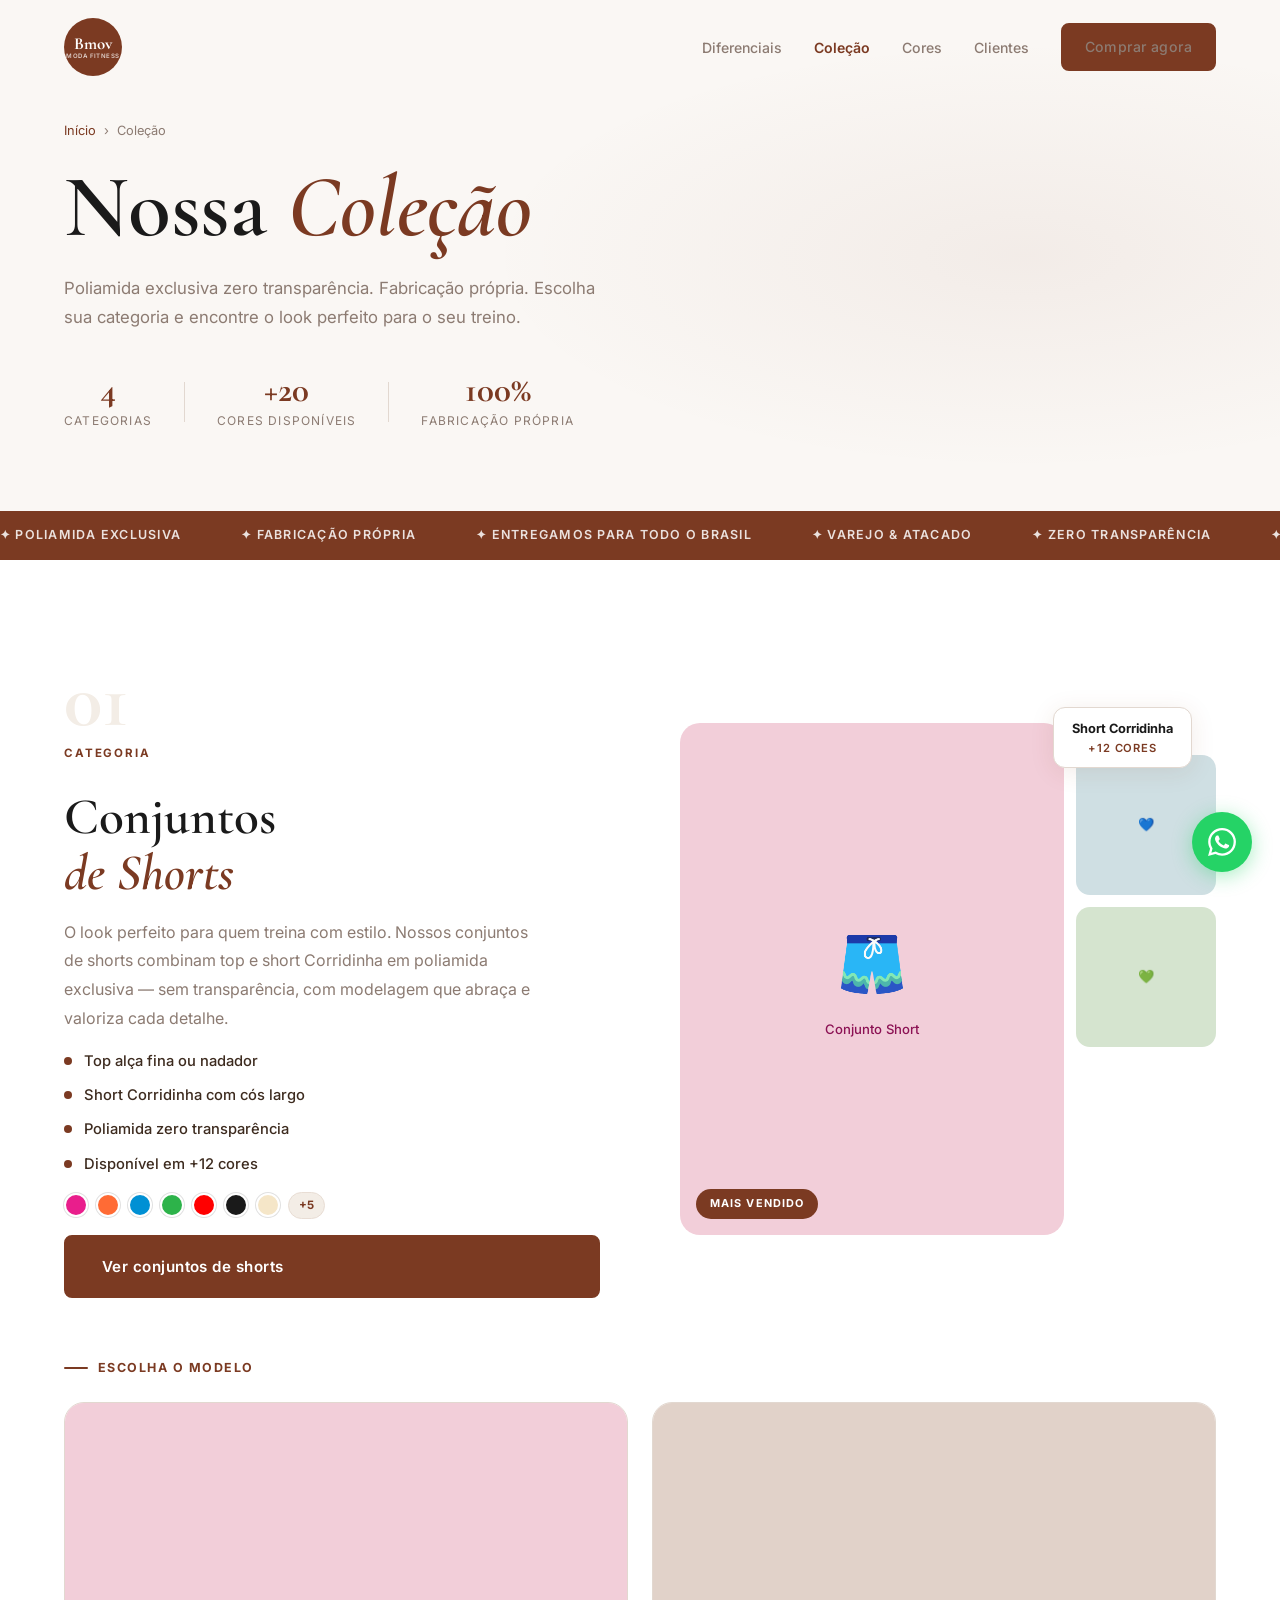
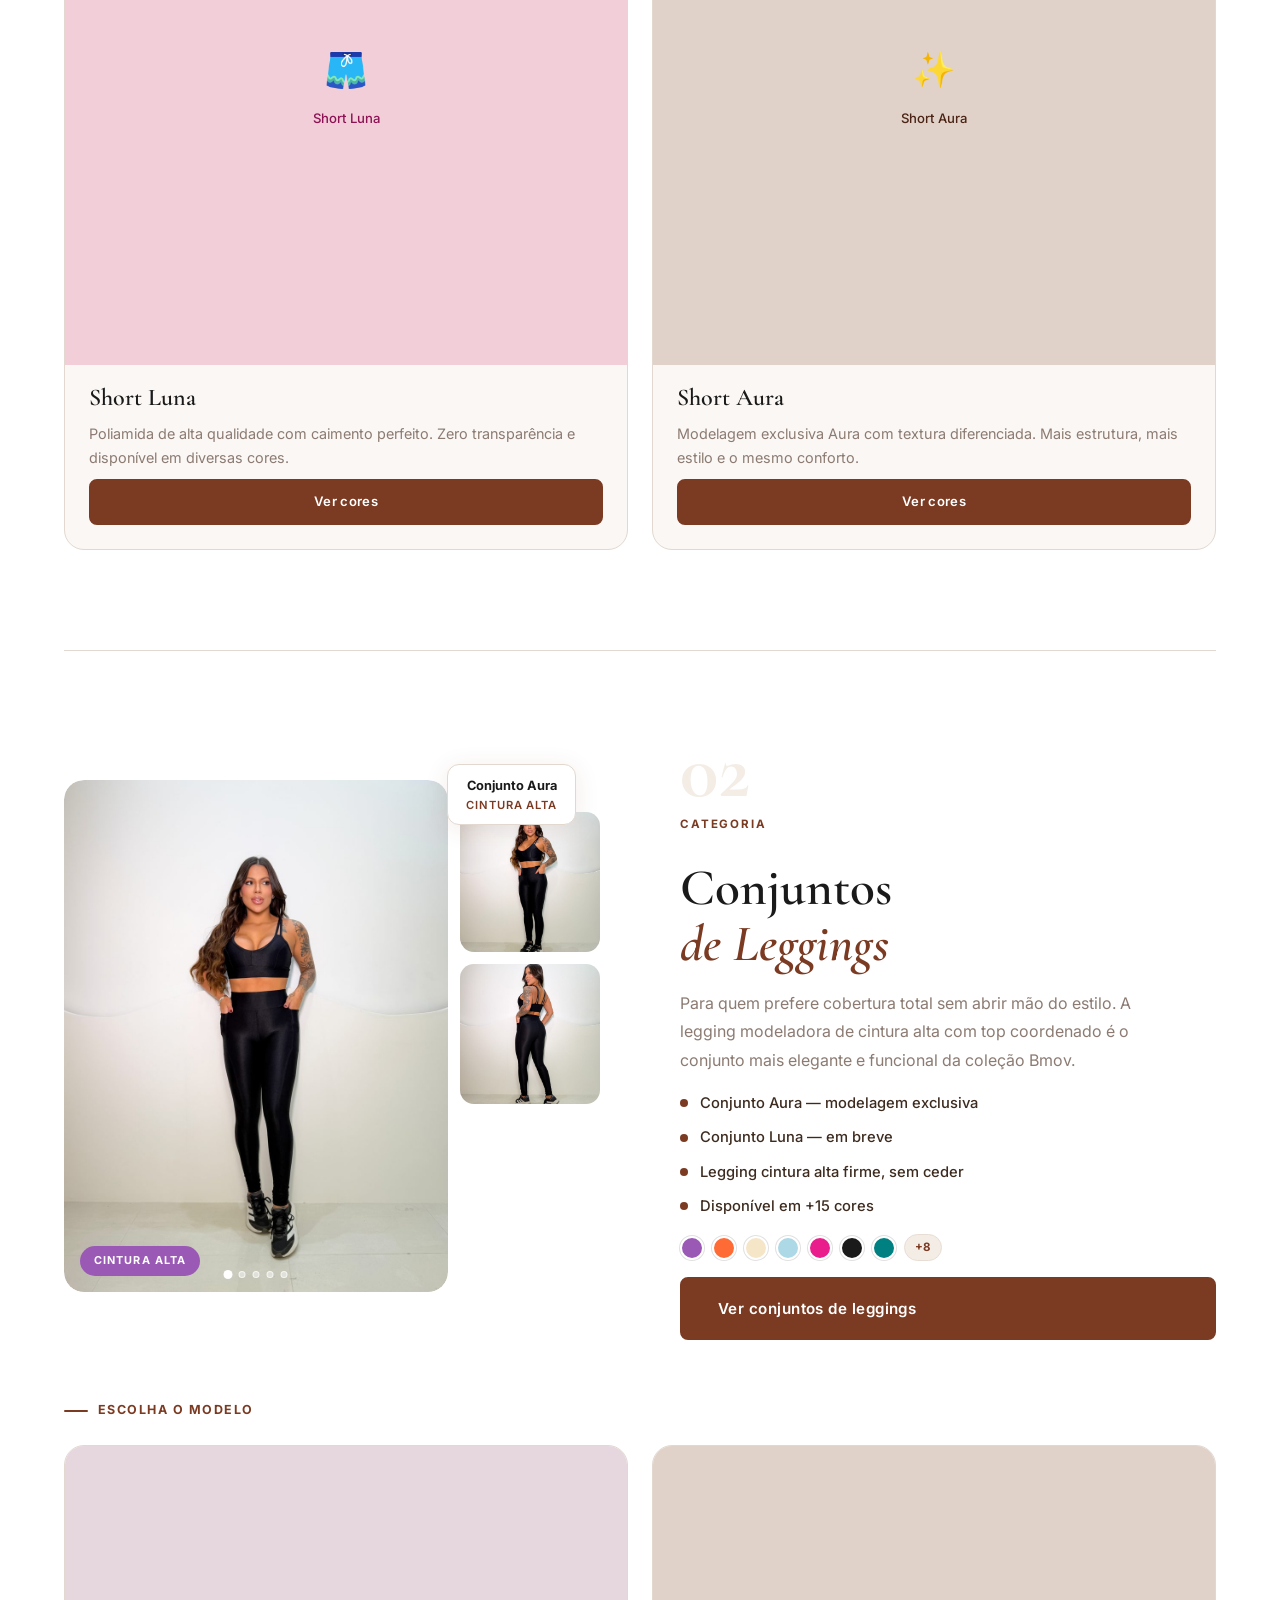
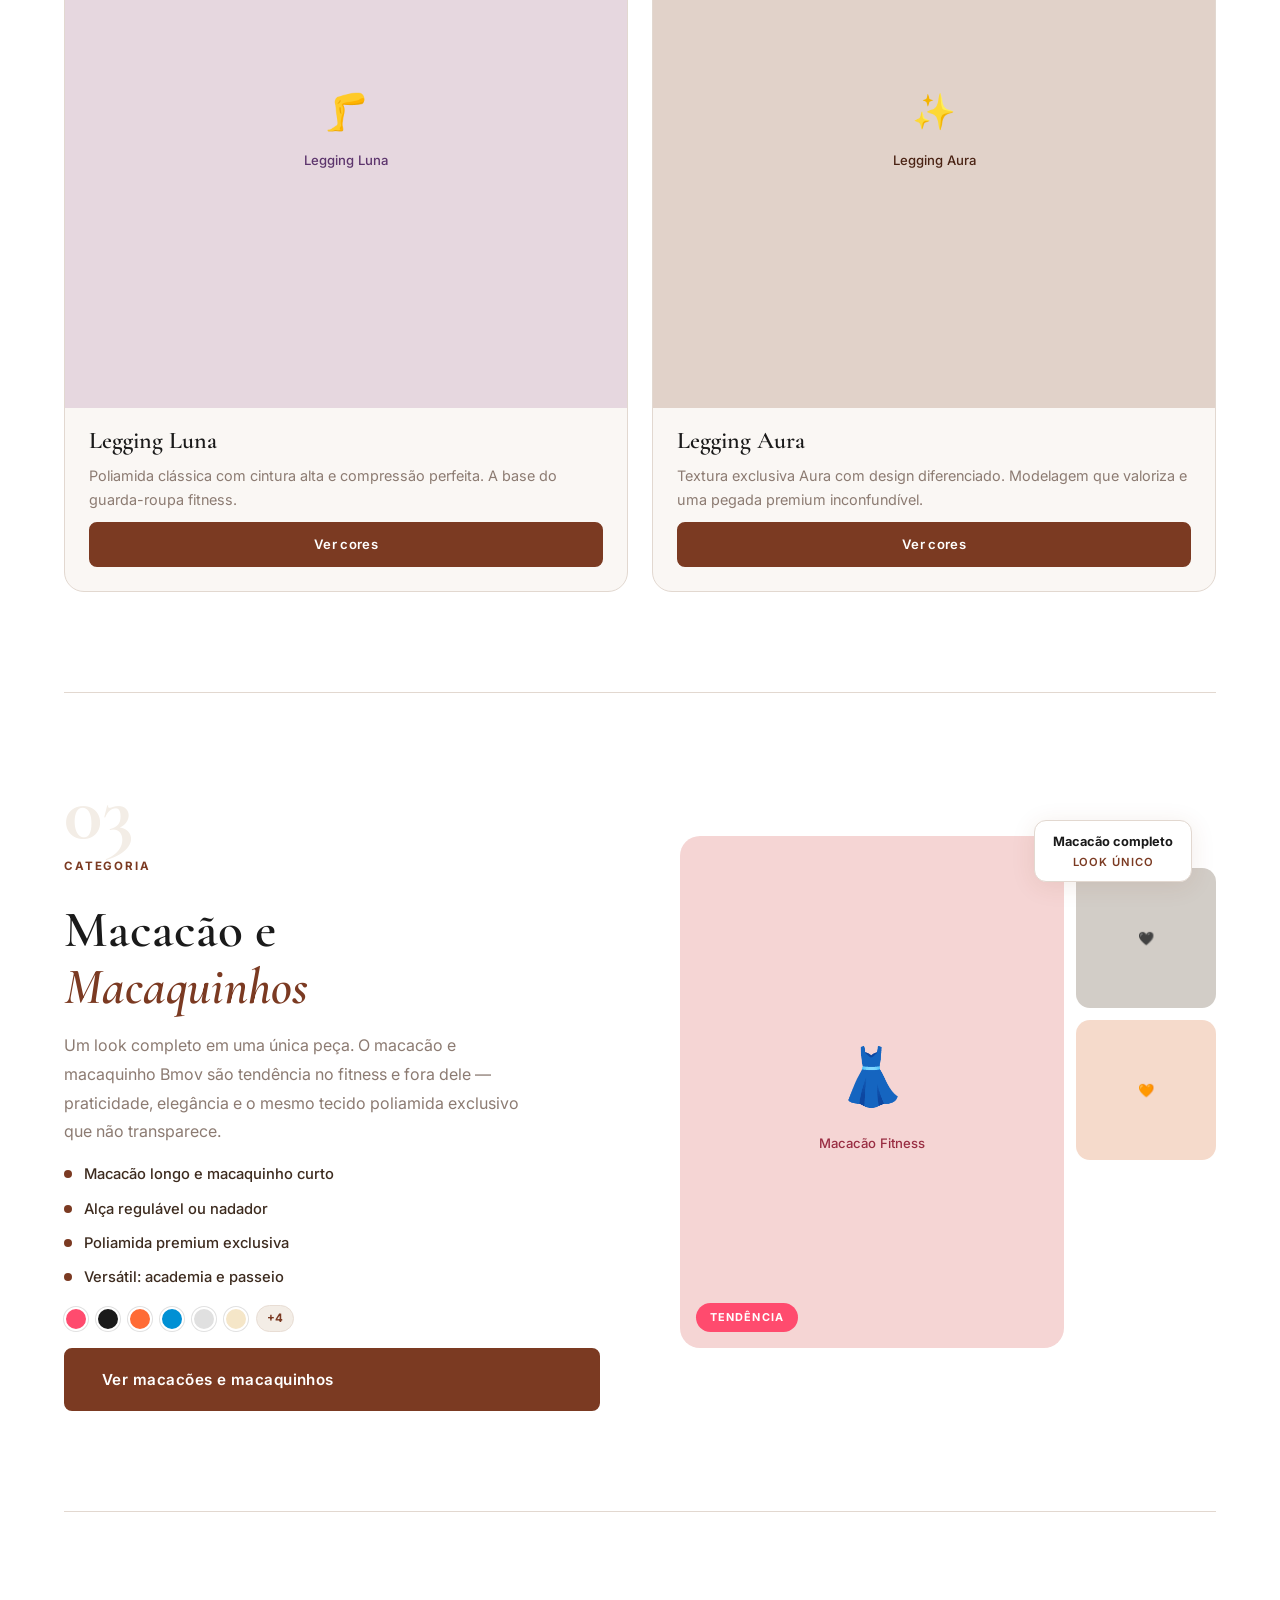
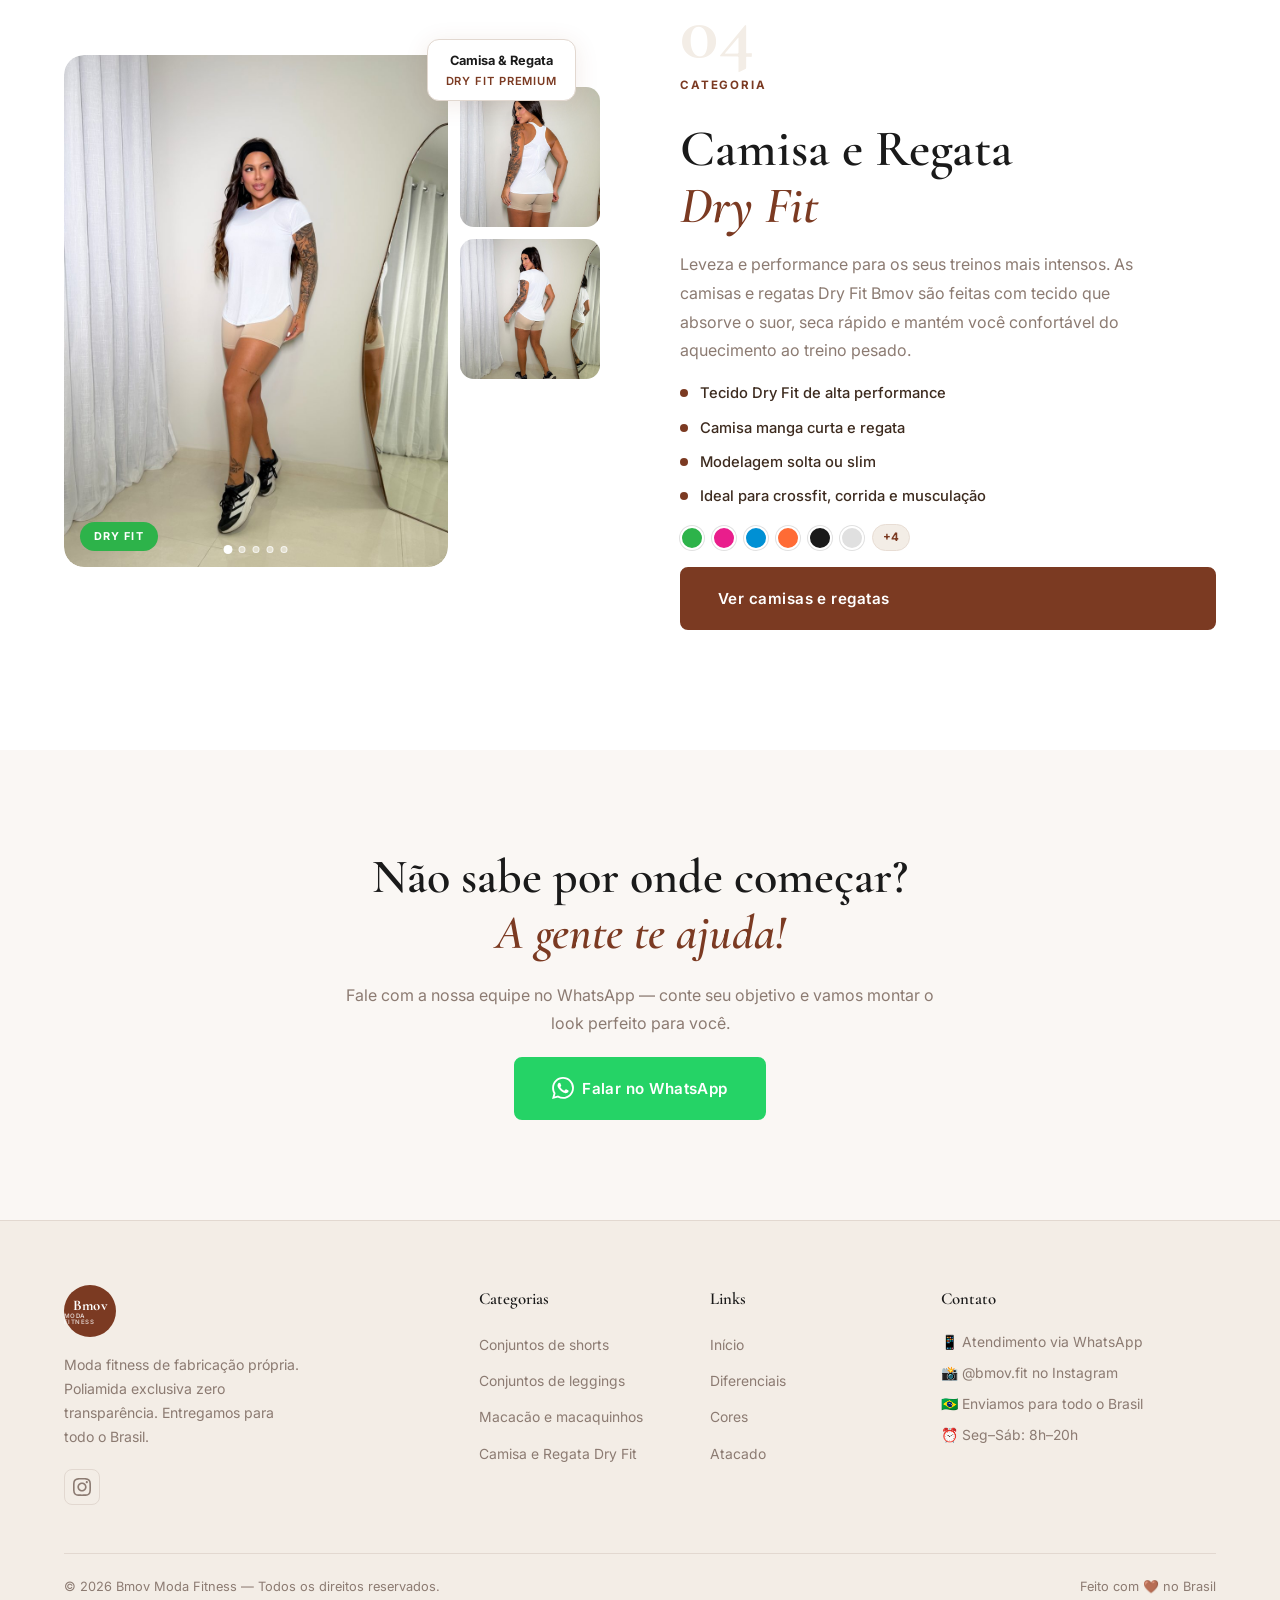
==== categorias.html @ d22df2e4 "Rename subcategory models: Liso/Lisa -> Luna, Wonder -> Aura Short Liso -> Short Luna Short Wonder -" ====
<!DOCTYPE html>
<html lang="pt-BR">
<head>
  <meta charset="UTF-8" />
  <meta name="viewport" content="width=device-width, initial-scale=1.0" />
  <title>Categorias — Bmov Moda Fitness</title>
  <link rel="preconnect" href="https://fonts.googleapis.com" />
  <link rel="preconnect" href="https://fonts.gstatic.com" crossorigin />
  <link href="https://fonts.googleapis.com/css2?family=Cormorant+Garamond:ital,wght@0,400;0,500;0,600;0,700;1,400;1,600&family=Inter:wght@300;400;500;600;700&display=swap" rel="stylesheet" />
  <link rel="stylesheet" href="style.css" />
  <link rel="stylesheet" href="categorias.css" />
</head>
<body>

  <!-- NAV -->
  <nav class="nav scrolled" id="nav">
    <div class="nav__inner">
      <a href="index.html" class="nav__logo">
        <div class="logo-circle">
          <span class="logo-b">Bmov</span>
          <span class="logo-sub">moda fitness</span>
        </div>
      </a>
      <ul class="nav__links">
        <li><a href="index.html#diferenciais">Diferenciais</a></li>
        <li><a href="categorias.html" class="nav-active">Coleção</a></li>
        <li><a href="index.html#cores">Cores</a></li>
        <li><a href="index.html#depoimentos">Clientes</a></li>
        <li><a href="index.html#contato" class="btn btn--brown btn--nav">Comprar agora</a></li>
      </ul>
      <button class="nav__hamburger" id="hamburger" aria-label="Menu">
        <span></span><span></span><span></span>
      </button>
    </div>
  </nav>

  <!-- MOBILE MENU -->
  <div class="mobile-menu" id="mobileMenu">
    <ul>
      <li><a href="index.html#diferenciais" class="mobile-link">Diferenciais</a></li>
      <li><a href="categorias.html" class="mobile-link">Coleção</a></li>
      <li><a href="index.html#cores" class="mobile-link">Cores</a></li>
      <li><a href="index.html#depoimentos" class="mobile-link">Clientes</a></li>
      <li><a href="index.html#contato" class="mobile-link btn btn--brown">Comprar agora</a></li>
    </ul>
  </div>

  <!-- PAGE HEADER -->
  <header class="page-header">
    <div class="page-header__bg"></div>
    <div class="container">
      <div class="page-header__inner">
        <div class="breadcrumb">
          <a href="index.html">Início</a>
          <span>›</span>
          <span>Coleção</span>
        </div>
        <h1 class="page-header__title">Nossa <em>Coleção</em></h1>
        <p class="page-header__sub">Poliamida exclusiva zero transparência. Fabricação própria. Escolha sua categoria e encontre o look perfeito para o seu treino.</p>
        <div class="page-header__stats">
          <div class="ph-stat">
            <span class="ph-stat__num">4</span>
            <span class="ph-stat__label">Categorias</span>
          </div>
          <div class="ph-stat__div"></div>
          <div class="ph-stat">
            <span class="ph-stat__num">+20</span>
            <span class="ph-stat__label">Cores disponíveis</span>
          </div>
          <div class="ph-stat__div"></div>
          <div class="ph-stat">
            <span class="ph-stat__num">100%</span>
            <span class="ph-stat__label">Fabricação própria</span>
          </div>
        </div>
      </div>
    </div>
  </header>

  <!-- TRUST BAR -->
  <div class="trust-bar">
    <div class="trust-bar__inner">
      <span>✦ Poliamida exclusiva</span>
      <span>✦ Fabricação própria</span>
      <span>✦ Entregamos para todo o Brasil</span>
      <span>✦ Varejo & Atacado</span>
      <span>✦ Zero transparência</span>
      <span>✦ Poliamida exclusiva</span>
      <span>✦ Fabricação própria</span>
      <span>✦ Entregamos para todo o Brasil</span>
      <span>✦ Varejo & Atacado</span>
      <span>✦ Zero transparência</span>
    </div>
  </div>

  <!-- CATEGORIAS GRID -->
  <section class="categorias-section">
    <div class="container">

      <!-- CONJUNTOS DE SHORTS -->
      <div class="cat-block cat-block--reverse reveal" id="cat-shorts">
        <div class="cat-block__media">
          <div class="cat-media-grid">
            <div class="cat-media-main">
              <div class="cat-img-placeholder" style="--accent:#E91E8C">
                <span class="cat-emoji">🩳</span>
                <span>Conjunto Short</span>
              </div>
              <div class="cat-media-badge">Mais vendido</div>
            </div>
            <div class="cat-media-side">
              <div class="cat-img-placeholder cat-img-placeholder--sm" style="--accent:#0090D4">
                <span>💙</span>
              </div>
              <div class="cat-img-placeholder cat-img-placeholder--sm" style="--accent:#2DB34A">
                <span>💚</span>
              </div>
            </div>
          </div>
          <div class="cat-block__floating-tag">
            <span>Short Corridinha</span>
            <span class="tag-sub">+12 cores</span>
          </div>
        </div>
        <div class="cat-block__text">
          <span class="cat-number">01</span>
          <span class="section-tag">Categoria</span>
          <h2 class="cat-title">Conjuntos<br /><em>de Shorts</em></h2>
          <p class="cat-desc">
            O look perfeito para quem treina com estilo. Nossos conjuntos de shorts combinam top e short Corridinha em poliamida exclusiva — sem transparência, com modelagem que abraça e valoriza cada detalhe.
          </p>
          <ul class="cat-features">
            <li><span class="feat-dot"></span>Top alça fina ou nadador</li>
            <li><span class="feat-dot"></span>Short Corridinha com cós largo</li>
            <li><span class="feat-dot"></span>Poliamida zero transparência</li>
            <li><span class="feat-dot"></span>Disponível em +12 cores</li>
          </ul>
          <div class="cat-cores">
            <span class="cor-sm" style="--c:#E91E8C" title="Pink"></span>
            <span class="cor-sm" style="--c:#FF6B35" title="Laranja"></span>
            <span class="cor-sm" style="--c:#0090D4" title="Azul"></span>
            <span class="cor-sm" style="--c:#2DB34A" title="Verde"></span>
            <span class="cor-sm" style="--c:#FF0000" title="Vermelho"></span>
            <span class="cor-sm" style="--c:#1A1A1A" title="Preto"></span>
            <span class="cor-sm" style="--c:#F5E6C8" title="Nude"></span>
            <span class="cor-more">+5</span>
          </div>
          <a href="https://wa.me/5511999999999?text=Olá!%20Quero%20ver%20os%20Conjuntos%20de%20Shorts%20da%20Bmov%20Moda%20Fitness!%20🩳" target="_blank" class="btn btn--brown btn--lg">
            Ver conjuntos de shorts
          </a>
        </div>
      </div>

      <!-- SUBCATEGORIAS SHORTS -->
      <div class="subcat-section reveal">
        <p class="subcat-label">Escolha o modelo</p>
        <div class="subcat-grid">
          <div class="subcat-card">
            <div class="subcat-card__img">
              <div class="cat-img-placeholder" style="--accent:#E91E8C">
                <span class="cat-emoji" style="font-size:2.2rem">🩳</span>
                <span>Short Luna</span>
              </div>
            </div>
            <div class="subcat-card__body">
              <h3 class="subcat-card__title">Short Luna</h3>
              <p class="subcat-card__desc">Poliamida de alta qualidade com caimento perfeito. Zero transparência e disponível em diversas cores.</p>
              <a href="https://wa.me/5511999999999?text=Olá!%20Quero%20ver%20o%20Short%20Luna%20da%20Bmov!%20🩳" target="_blank" class="btn btn--brown btn--sm">Ver cores</a>
            </div>
          </div>
          <div class="subcat-card">
            <div class="subcat-card__img">
              <div class="cat-img-placeholder" style="--accent:#7B3A22">
                <span class="cat-emoji" style="font-size:2.2rem">✨</span>
                <span>Short Aura</span>
              </div>
            </div>
            <div class="subcat-card__body">
              <h3 class="subcat-card__title">Short Aura</h3>
              <p class="subcat-card__desc">Modelagem exclusiva Aura com textura diferenciada. Mais estrutura, mais estilo e o mesmo conforto.</p>
              <a href="https://wa.me/5511999999999?text=Olá!%20Quero%20ver%20o%20Short%20Aura%20da%20Bmov!%20✨" target="_blank" class="btn btn--brown btn--sm">Ver cores</a>
            </div>
          </div>
        </div>
      </div>

      <div class="cat-divider"></div>

      <!-- CONJUNTOS DE LEGGINGS -->
      <div class="cat-block reveal" id="cat-leggings">
        <div class="cat-block__media">
          <div class="cat-media-grid">
            <div class="cat-media-main">
              <div class="cat-gallery" id="gallery-leggings">
                <img src="images_web/leggings/IMG_7711.jpg" alt="Conjunto Aura" class="active" />
                <img src="images_web/leggings/IMG_7720.jpg" alt="Conjunto Aura" />
                <img src="images_web/leggings/IMG_7730.jpg" alt="Conjunto Aura" />
                <img src="images_web/leggings/IMG_7740.jpg" alt="Conjunto Aura" />
                <img src="images_web/leggings/IMG_8591.jpg" alt="Conjunto Aura" />
                <div class="cat-gallery-dots"></div>
              </div>
              <div class="cat-media-badge cat-media-badge--purple">Cintura alta</div>
            </div>
            <div class="cat-media-side">
              <div class="cat-side-img">
                <img src="images_web/leggings/IMG_7712.jpg" alt="Conjunto Aura detalhe" />
              </div>
              <div class="cat-side-img">
                <img src="images_web/leggings/IMG_7713.jpg" alt="Conjunto Aura detalhe" />
              </div>
            </div>
          </div>
          <div class="cat-block__floating-tag">
            <span>Conjunto Aura</span>
            <span class="tag-sub">Cintura alta</span>
          </div>
        </div>
        <div class="cat-block__text">
          <span class="cat-number">02</span>
          <span class="section-tag">Categoria</span>
          <h2 class="cat-title">Conjuntos<br /><em>de Leggings</em></h2>
          <p class="cat-desc">
            Para quem prefere cobertura total sem abrir mão do estilo. A legging modeladora de cintura alta com top coordenado é o conjunto mais elegante e funcional da coleção Bmov.
          </p>
          <ul class="cat-features">
            <li><span class="feat-dot"></span>Conjunto Aura — modelagem exclusiva</li>
            <li><span class="feat-dot"></span>Conjunto Luna — em breve</li>
            <li><span class="feat-dot"></span>Legging cintura alta firme, sem ceder</li>
            <li><span class="feat-dot"></span>Disponível em +15 cores</li>
          </ul>
          <div class="cat-cores">
            <span class="cor-sm" style="--c:#9B59B6" title="Roxo"></span>
            <span class="cor-sm" style="--c:#FF6B35" title="Laranja"></span>
            <span class="cor-sm" style="--c:#F5E6C8" title="Nude"></span>
            <span class="cor-sm" style="--c:#ADD8E6" title="Azul bebê"></span>
            <span class="cor-sm" style="--c:#E91E8C" title="Pink"></span>
            <span class="cor-sm" style="--c:#1A1A1A" title="Preto"></span>
            <span class="cor-sm" style="--c:#008080" title="Teal"></span>
            <span class="cor-more">+8</span>
          </div>
          <a href="https://wa.me/5511999999999?text=Olá!%20Quero%20ver%20os%20Conjuntos%20de%20Leggings%20da%20Bmov%20Moda%20Fitness!%20🦵" target="_blank" class="btn btn--brown btn--lg">
            Ver conjuntos de leggings
          </a>
        </div>
      </div>

      <!-- SUBCATEGORIAS LEGGINGS -->
      <div class="subcat-section reveal">
        <p class="subcat-label">Escolha o modelo</p>
        <div class="subcat-grid">
          <div class="subcat-card">
            <div class="subcat-card__img">
              <div class="cat-img-placeholder" style="--accent:#9B59B6">
                <span class="cat-emoji" style="font-size:2.2rem">🦵</span>
                <span>Legging Luna</span>
              </div>
            </div>
            <div class="subcat-card__body">
              <h3 class="subcat-card__title">Legging Luna</h3>
              <p class="subcat-card__desc">Poliamida clássica com cintura alta e compressão perfeita. A base do guarda-roupa fitness.</p>
              <a href="https://wa.me/5511999999999?text=Olá!%20Quero%20ver%20a%20Legging%20Luna%20da%20Bmov!%20🦵" target="_blank" class="btn btn--brown btn--sm">Ver cores</a>
            </div>
          </div>
          <div class="subcat-card">
            <div class="subcat-card__img">
              <div class="cat-img-placeholder" style="--accent:#7B3A22">
                <span class="cat-emoji" style="font-size:2.2rem">✨</span>
                <span>Legging Aura</span>
              </div>
            </div>
            <div class="subcat-card__body">
              <h3 class="subcat-card__title">Legging Aura</h3>
              <p class="subcat-card__desc">Textura exclusiva Aura com design diferenciado. Modelagem que valoriza e uma pegada premium inconfundível.</p>
              <a href="https://wa.me/5511999999999?text=Olá!%20Quero%20ver%20a%20Legging%20Aura%20da%20Bmov!%20✨" target="_blank" class="btn btn--brown btn--sm">Ver cores</a>
            </div>
          </div>
        </div>
      </div>

      <div class="cat-divider"></div>

      <!-- MACACÃO E MACAQUINHOS -->
      <div class="cat-block cat-block--reverse reveal" id="cat-macacao">
        <div class="cat-block__media">
          <div class="cat-media-grid">
            <div class="cat-media-main">
              <div class="cat-img-placeholder" style="--accent:#FF4B6E">
                <span class="cat-emoji">👗</span>
                <span>Macacão Fitness</span>
              </div>
              <div class="cat-media-badge cat-media-badge--red">Tendência</div>
            </div>
            <div class="cat-media-side">
              <div class="cat-img-placeholder cat-img-placeholder--sm" style="--accent:#1A1A1A">
                <span>🖤</span>
              </div>
              <div class="cat-img-placeholder cat-img-placeholder--sm" style="--accent:#FF6B35">
                <span>🧡</span>
              </div>
            </div>
          </div>
          <div class="cat-block__floating-tag">
            <span>Macacão completo</span>
            <span class="tag-sub">Look único</span>
          </div>
        </div>
        <div class="cat-block__text">
          <span class="cat-number">03</span>
          <span class="section-tag">Categoria</span>
          <h2 class="cat-title">Macacão e<br /><em>Macaquinhos</em></h2>
          <p class="cat-desc">
            Um look completo em uma única peça. O macacão e macaquinho Bmov são tendência no fitness e fora dele — praticidade, elegância e o mesmo tecido poliamida exclusivo que não transparece.
          </p>
          <ul class="cat-features">
            <li><span class="feat-dot"></span>Macacão longo e macaquinho curto</li>
            <li><span class="feat-dot"></span>Alça regulável ou nadador</li>
            <li><span class="feat-dot"></span>Poliamida premium exclusiva</li>
            <li><span class="feat-dot"></span>Versátil: academia e passeio</li>
          </ul>
          <div class="cat-cores">
            <span class="cor-sm" style="--c:#FF4B6E" title="Coral"></span>
            <span class="cor-sm" style="--c:#1A1A1A" title="Preto"></span>
            <span class="cor-sm" style="--c:#FF6B35" title="Laranja"></span>
            <span class="cor-sm" style="--c:#0090D4" title="Azul"></span>
            <span class="cor-sm" style="--c:#E0E0E0" title="Branco"></span>
            <span class="cor-sm" style="--c:#F5E6C8" title="Nude"></span>
            <span class="cor-more">+4</span>
          </div>
          <a href="https://wa.me/5511999999999?text=Olá!%20Quero%20ver%20os%20Macacões%20e%20Macaquinhos%20da%20Bmov%20Moda%20Fitness!%20👗" target="_blank" class="btn btn--brown btn--lg">
            Ver macacões e macaquinhos
          </a>
        </div>
      </div>

      <div class="cat-divider"></div>

      <!-- CAMISA E REGATA DRY FIT -->
      <div class="cat-block reveal" id="cat-dryfit">
        <div class="cat-block__media">
          <div class="cat-media-grid">
            <div class="cat-media-main">
              <div class="cat-gallery" id="gallery-dryfit">
                <img src="images_web/dryfit/IMG_0714.jpg" alt="Camisa Dry Fit" class="active" />
                <img src="images_web/dryfit/IMG_0717.jpg" alt="Camisa Dry Fit" />
                <img src="images_web/dryfit/IMG_0720.jpg" alt="Camisa Dry Fit" />
                <img src="images_web/dryfit/IMG_0723.jpg" alt="Camisa Dry Fit" />
                <img src="images_web/dryfit/IMG_0729.jpg" alt="Regata Dry Fit" />
                <div class="cat-gallery-dots"></div>
              </div>
              <div class="cat-media-badge cat-media-badge--green">Dry Fit</div>
            </div>
            <div class="cat-media-side">
              <div class="cat-side-img">
                <img src="images_web/dryfit/IMG_0730.jpg" alt="Regata Dry Fit detalhe" />
              </div>
              <div class="cat-side-img">
                <img src="images_web/dryfit/IMG_0715.jpg" alt="Camisa Dry Fit detalhe" />
              </div>
            </div>
          </div>
          <div class="cat-block__floating-tag">
            <span>Camisa & Regata</span>
            <span class="tag-sub">Dry Fit premium</span>
          </div>
        </div>
        <div class="cat-block__text">
          <span class="cat-number">04</span>
          <span class="section-tag">Categoria</span>
          <h2 class="cat-title">Camisa e Regata<br /><em>Dry Fit</em></h2>
          <p class="cat-desc">
            Leveza e performance para os seus treinos mais intensos. As camisas e regatas Dry Fit Bmov são feitas com tecido que absorve o suor, seca rápido e mantém você confortável do aquecimento ao treino pesado.
          </p>
          <ul class="cat-features">
            <li><span class="feat-dot"></span>Tecido Dry Fit de alta performance</li>
            <li><span class="feat-dot"></span>Camisa manga curta e regata</li>
            <li><span class="feat-dot"></span>Modelagem solta ou slim</li>
            <li><span class="feat-dot"></span>Ideal para crossfit, corrida e musculação</li>
          </ul>
          <div class="cat-cores">
            <span class="cor-sm" style="--c:#2DB34A" title="Verde"></span>
            <span class="cor-sm" style="--c:#E91E8C" title="Pink"></span>
            <span class="cor-sm" style="--c:#0090D4" title="Azul"></span>
            <span class="cor-sm" style="--c:#FF6B35" title="Laranja"></span>
            <span class="cor-sm" style="--c:#1A1A1A" title="Preto"></span>
            <span class="cor-sm" style="--c:#E0E0E0" title="Branco"></span>
            <span class="cor-more">+4</span>
          </div>
          <a href="https://wa.me/5511999999999?text=Olá!%20Quero%20ver%20as%20Camisas%20e%20Regatas%20Dry%20Fit%20da%20Bmov%20Moda%20Fitness!%20👕" target="_blank" class="btn btn--brown btn--lg">
            Ver camisas e regatas
          </a>
        </div>
      </div>

    </div>
  </section>

  <!-- CTA FINAL -->
  <section class="cat-cta-final">
    <div class="container">
      <div class="cat-cta-final__inner reveal">
        <h2>Não sabe por onde começar?<br /><em>A gente te ajuda!</em></h2>
        <p>Fale com a nossa equipe no WhatsApp — conte seu objetivo e vamos montar o look perfeito para você.</p>
        <a href="https://wa.me/5511999999999?text=Olá!%20Vim%20ver%20a%20coleção%20no%20site%20e%20preciso%20de%20ajuda%20para%20escolher!%20💪" target="_blank" class="btn btn--green btn--lg btn--whatsapp">
          <svg width="22" height="22" viewBox="0 0 24 24" fill="currentColor"><path d="M17.472 14.382c-.297-.149-1.758-.867-2.03-.967-.273-.099-.471-.148-.67.15-.197.297-.767.966-.94 1.164-.173.199-.347.223-.644.075-.297-.15-1.255-.463-2.39-1.475-.883-.788-1.48-1.761-1.653-2.059-.173-.297-.018-.458.13-.606.134-.133.298-.347.446-.52.149-.174.198-.298.298-.497.099-.198.05-.371-.025-.52-.075-.149-.669-1.612-.916-2.207-.242-.579-.487-.5-.669-.51-.173-.008-.371-.01-.57-.01-.198 0-.52.074-.792.372-.272.297-1.04 1.016-1.04 2.479 0 1.462 1.065 2.875 1.213 3.074.149.198 2.096 3.2 5.077 4.487.709.306 1.262.489 1.694.625.712.227 1.36.195 1.871.118.571-.085 1.758-.719 2.006-1.413.248-.694.248-1.289.173-1.413-.074-.124-.272-.198-.57-.347m-5.421 7.403h-.004a9.87 9.87 0 01-5.031-1.378l-.361-.214-3.741.982.998-3.648-.235-.374a9.86 9.86 0 01-1.51-5.26c.001-5.45 4.436-9.884 9.888-9.884 2.64 0 5.122 1.03 6.988 2.898a9.825 9.825 0 012.893 6.994c-.003 5.45-4.437 9.884-9.885 9.884m8.413-18.297A11.815 11.815 0 0012.05 0C5.495 0 .16 5.335.157 11.892c0 2.096.547 4.142 1.588 5.945L.057 24l6.305-1.654a11.882 11.882 0 005.683 1.448h.005c6.554 0 11.89-5.335 11.893-11.893a11.821 11.821 0 00-3.48-8.413z"/></svg>
          Falar no WhatsApp
        </a>
      </div>
    </div>
  </section>

  <!-- FOOTER -->
  <footer class="footer">
    <div class="container">
      <div class="footer__inner">
        <div class="footer__brand">
          <div class="logo-circle logo-circle--sm">
            <span class="logo-b">Bmov</span>
            <span class="logo-sub">moda fitness</span>
          </div>
          <p>Moda fitness de fabricação própria. Poliamida exclusiva zero transparência. Entregamos para todo o Brasil.</p>
          <div class="footer__social">
            <a href="https://instagram.com/bmov.fit" target="_blank" aria-label="Instagram">
              <svg width="18" height="18" viewBox="0 0 24 24" fill="currentColor"><path d="M12 2.163c3.204 0 3.584.012 4.85.07 3.252.148 4.771 1.691 4.919 4.919.058 1.265.069 1.645.069 4.849 0 3.205-.012 3.584-.069 4.849-.149 3.225-1.664 4.771-4.919 4.919-1.266.058-1.644.07-4.85.07-3.204 0-3.584-.012-4.849-.07-3.26-.149-4.771-1.699-4.919-4.92-.058-1.265-.07-1.644-.07-4.849 0-3.204.013-3.583.07-4.849.149-3.227 1.664-4.771 4.919-4.919 1.266-.057 1.645-.069 4.849-.069zm0-2.163c-3.259 0-3.667.014-4.947.072-4.358.2-6.78 2.618-6.98 6.98-.059 1.281-.073 1.689-.073 4.948 0 3.259.014 3.668.072 4.948.2 4.358 2.618 6.78 6.98 6.98 1.281.058 1.689.072 4.948.072 3.259 0 3.668-.014 4.948-.072 4.354-.2 6.782-2.618 6.979-6.98.059-1.28.073-1.689.073-4.948 0-3.259-.014-3.667-.072-4.947-.196-4.354-2.617-6.78-6.979-6.98-1.281-.059-1.69-.073-4.949-.073zm0 5.838c-3.403 0-6.162 2.759-6.162 6.162s2.759 6.163 6.162 6.163 6.162-2.759 6.162-6.163c0-3.403-2.759-6.162-6.162-6.162zm0 10.162c-2.209 0-4-1.79-4-4 0-2.209 1.791-4 4-4s4 1.791 4 4c0 2.21-1.791 4-4 4zm6.406-11.845c-.796 0-1.441.645-1.441 1.44s.645 1.44 1.441 1.44c.795 0 1.439-.645 1.439-1.44s-.644-1.44-1.439-1.44z"/></svg>
            </a>
          </div>
        </div>
        <div class="footer__links">
          <h4>Categorias</h4>
          <ul>
            <li><a href="#cat-shorts">Conjuntos de shorts</a></li>
            <li><a href="#cat-leggings">Conjuntos de leggings</a></li>
            <li><a href="#cat-macacao">Macacão e macaquinhos</a></li>
            <li><a href="#cat-dryfit">Camisa e Regata Dry Fit</a></li>
          </ul>
        </div>
        <div class="footer__links">
          <h4>Links</h4>
          <ul>
            <li><a href="index.html">Início</a></li>
            <li><a href="index.html#diferenciais">Diferenciais</a></li>
            <li><a href="index.html#cores">Cores</a></li>
            <li><a href="index.html#contato">Atacado</a></li>
          </ul>
        </div>
        <div class="footer__contact">
          <h4>Contato</h4>
          <p>📱 Atendimento via WhatsApp</p>
          <p>📸 @bmov.fit no Instagram</p>
          <p>🇧🇷 Enviamos para todo o Brasil</p>
          <p>⏰ Seg–Sáb: 8h–20h</p>
        </div>
      </div>
      <div class="footer__bottom">
        <p>© 2026 Bmov Moda Fitness — Todos os direitos reservados.</p>
        <p>Feito com 🤎 no Brasil</p>
      </div>
    </div>
  </footer>

  <!-- WHATSAPP FLOAT -->
  <a href="https://wa.me/5511999999999?text=Olá!%20Vim%20pelo%20site%20da%20Bmov%20Moda%20Fitness%20e%20quero%20ver%20a%20coleção%20💪" target="_blank" class="whatsapp-float" aria-label="WhatsApp">
    <svg width="28" height="28" viewBox="0 0 24 24" fill="currentColor"><path d="M17.472 14.382c-.297-.149-1.758-.867-2.03-.967-.273-.099-.471-.148-.67.15-.197.297-.767.966-.94 1.164-.173.199-.347.223-.644.075-.297-.15-1.255-.463-2.39-1.475-.883-.788-1.48-1.761-1.653-2.059-.173-.297-.018-.458.13-.606.134-.133.298-.347.446-.52.149-.174.198-.298.298-.497.099-.198.05-.371-.025-.52-.075-.149-.669-1.612-.916-2.207-.242-.579-.487-.5-.669-.51-.173-.008-.371-.01-.57-.01-.198 0-.52.074-.792.372-.272.297-1.04 1.016-1.04 2.479 0 1.462 1.065 2.875 1.213 3.074.149.198 2.096 3.2 5.077 4.487.709.306 1.262.489 1.694.625.712.227 1.36.195 1.871.118.571-.085 1.758-.719 2.006-1.413.248-.694.248-1.289.173-1.413-.074-.124-.272-.198-.57-.347m-5.421 7.403h-.004a9.87 9.87 0 01-5.031-1.378l-.361-.214-3.741.982.998-3.648-.235-.374a9.86 9.86 0 01-1.51-5.26c.001-5.45 4.436-9.884 9.888-9.884 2.64 0 5.122 1.03 6.988 2.898a9.825 9.825 0 012.893 6.994c-.003 5.45-4.437 9.884-9.885 9.884m8.413-18.297A11.815 11.815 0 0012.05 0C5.495 0 .16 5.335.157 11.892c0 2.096.547 4.142 1.588 5.945L.057 24l6.305-1.654a11.882 11.882 0 005.683 1.448h.005c6.554 0 11.89-5.335 11.893-11.893a11.821 11.821 0 00-3.48-8.413z"/></svg>
  </a>

  <script src="script.js"></script>
</body>
</html>
---- style.css ----
/* =========================================
   Bmov Moda Fitness — Landing Page Styles
   ========================================= */

*, *::before, *::after { box-sizing: border-box; margin: 0; padding: 0; }

:root {
  --brown:      #7B3A22;
  --brown-dk:   #5E2B18;
  --brown-lt:   #9B5A3C;
  --cream:      #FAF7F4;
  --cream2:     #F3EDE6;
  --beige:      #E8DDD4;
  --white:      #FFFFFF;
  --black:      #1A1A1A;
  --text:       #3D2B1F;
  --muted:      #8C7B72;
  --border:     #E2D8D0;
  --green-wa:   #25D366;
  --font-display: 'Cormorant Garamond', Georgia, serif;
  --font-body:    'Inter', sans-serif;
  --radius: 16px;
  --radius-sm: 10px;
  --shadow: 0 4px 24px rgba(123,58,34,0.10);
  --shadow-lg: 0 16px 48px rgba(123,58,34,0.16);
  --transition: 0.3s ease;
}

html { scroll-behavior: smooth; }

body {
  font-family: var(--font-body);
  background: var(--white);
  color: var(--text);
  line-height: 1.65;
  overflow-x: hidden;
}

img { display: block; max-width: 100%; }
a  { text-decoration: none; color: inherit; }
ul { list-style: none; }
em { font-style: italic; }

::-webkit-scrollbar { width: 5px; }
::-webkit-scrollbar-track { background: var(--cream); }
::-webkit-scrollbar-thumb { background: var(--brown); border-radius: 3px; }

/* ── CONTAINER ── */
.container {
  max-width: 1200px;
  margin: 0 auto;
  padding: 0 24px;
}

/* ── LOGO ── */
.logo-circle {
  width: 58px; height: 58px;
  background: var(--brown);
  border-radius: 50%;
  display: flex;
  flex-direction: column;
  align-items: center;
  justify-content: center;
  gap: 0;
  flex-shrink: 0;
}
.logo-b {
  font-family: var(--font-display);
  font-size: 1.05rem;
  font-weight: 700;
  color: var(--white);
  line-height: 1.1;
  letter-spacing: 0.01em;
}
.logo-sub {
  font-size: 0.38rem;
  font-weight: 600;
  color: rgba(255,255,255,0.75);
  letter-spacing: 0.08em;
  text-transform: uppercase;
  line-height: 1;
}
.logo-circle--sm {
  width: 52px; height: 52px;
  margin-bottom: 16px;
}
.logo-circle--sm .logo-b { font-size: 0.92rem; }

/* ── BUTTONS ── */
.btn {
  display: inline-flex;
  align-items: center;
  gap: 8px;
  padding: 14px 28px;
  border-radius: 8px;
  font-family: var(--font-body);
  font-weight: 600;
  font-size: 0.88rem;
  letter-spacing: 0.03em;
  cursor: pointer;
  transition: all var(--transition);
  border: 2px solid transparent;
  white-space: nowrap;
}
.btn--brown {
  background: var(--brown);
  color: var(--white);
  border-color: var(--brown);
}
.btn--brown:hover {
  background: var(--brown-dk);
  border-color: var(--brown-dk);
  transform: translateY(-2px);
  box-shadow: 0 8px 24px rgba(123,58,34,0.3);
}
.btn--outline {
  background: transparent;
  color: var(--brown);
  border-color: var(--brown);
}
.btn--outline:hover {
  background: var(--brown);
  color: var(--white);
  transform: translateY(-2px);
}
.btn--green {
  background: var(--green-wa);
  color: var(--white);
  border-color: var(--green-wa);
}
.btn--green:hover {
  background: #1da851;
  border-color: #1da851;
  transform: translateY(-2px);
  box-shadow: 0 8px 24px rgba(37,211,102,0.3);
}
.btn--nav  { padding: 10px 22px; font-size: 0.82rem; }
.btn--lg   { padding: 17px 36px; font-size: 0.95rem; }
.btn--sm   { padding: 10px 18px; font-size: 0.8rem; width: 100%; justify-content: center; }
.btn--full { width: 100%; justify-content: center; }

/* ── SECTION COMMON ── */
.section-tag {
  display: inline-block;
  font-size: 0.72rem;
  font-weight: 700;
  letter-spacing: 0.16em;
  text-transform: uppercase;
  color: var(--brown);
  margin-bottom: 10px;
}
.section-title {
  font-family: var(--font-display);
  font-size: clamp(2rem, 4.5vw, 3.2rem);
  font-weight: 600;
  line-height: 1.1;
  color: var(--black);
  margin-bottom: 16px;
}
.section-title em { color: var(--brown); font-style: italic; }
.section-desc { color: var(--muted); font-size: 1rem; max-width: 500px; }
.section-header { text-align: center; margin-bottom: 56px; }
.section-header .section-desc { margin: 0 auto; }

/* ============================================================
   NAV
   ============================================================ */
.nav {
  position: fixed;
  top: 0; left: 0; right: 0;
  z-index: 1000;
  padding: 18px 0;
  transition: all var(--transition);
}
.nav.scrolled {
  background: rgba(255,255,255,0.95);
  backdrop-filter: blur(12px);
  padding: 12px 0;
  box-shadow: 0 2px 20px rgba(123,58,34,0.08);
}
.nav__inner {
  max-width: 1200px;
  margin: 0 auto;
  padding: 0 24px;
  display: flex;
  align-items: center;
  justify-content: space-between;
}
.nav__links {
  display: flex;
  align-items: center;
  gap: 32px;
}
.nav__links a {
  font-size: 0.88rem;
  font-weight: 500;
  color: var(--muted);
  transition: color var(--transition);
}
.nav__links a:hover { color: var(--brown); }
.nav__hamburger {
  display: none;
  flex-direction: column;
  gap: 5px;
  background: none;
  border: none;
  cursor: pointer;
  padding: 4px;
}
.nav__hamburger span {
  display: block;
  width: 24px; height: 2px;
  background: var(--brown);
  border-radius: 2px;
  transition: all var(--transition);
}

/* MOBILE MENU */
.mobile-menu {
  position: fixed;
  inset: 0;
  background: var(--white);
  z-index: 999;
  display: flex;
  align-items: center;
  justify-content: center;
  transform: translateX(100%);
  transition: transform 0.4s cubic-bezier(0.77,0,0.175,1);
}
.mobile-menu.open { transform: translateX(0); }
.mobile-menu ul { text-align: center; display: flex; flex-direction: column; gap: 28px; }
.mobile-menu a {
  font-family: var(--font-display);
  font-size: 2rem;
  color: var(--black);
  transition: color var(--transition);
}
.mobile-menu a:hover { color: var(--brown); }

/* ============================================================
   HERO
   ============================================================ */
.hero {
  min-height: 100vh;
  display: grid;
  grid-template-columns: 1fr 1fr;
  align-items: center;
  gap: 60px;
  padding: 100px 24px 60px;
  max-width: 1200px;
  margin: 0 auto;
}
.hero__tag-wrap { margin-bottom: 20px; }
.hero__tag {
  display: inline-flex;
  align-items: center;
  gap: 8px;
  font-size: 0.78rem;
  font-weight: 600;
  letter-spacing: 0.1em;
  text-transform: uppercase;
  color: var(--brown);
  background: var(--cream2);
  border: 1px solid var(--beige);
  padding: 7px 16px;
  border-radius: 999px;
}
.hero__title {
  font-family: var(--font-display);
  font-size: clamp(3rem, 6vw, 5.2rem);
  font-weight: 600;
  line-height: 1.05;
  color: var(--black);
  margin-bottom: 24px;
}
.hero__title em { color: var(--brown); font-style: italic; }
.hero__sub {
  font-size: 1.05rem;
  color: var(--muted);
  max-width: 480px;
  margin-bottom: 36px;
  line-height: 1.75;
}
.hero__cta { display: flex; gap: 14px; flex-wrap: wrap; margin-bottom: 40px; }
.hero__badges { display: flex; gap: 20px; flex-wrap: wrap; }
.badge {
  display: flex;
  align-items: center;
  gap: 8px;
  font-size: 0.8rem;
  font-weight: 500;
  color: var(--muted);
}
.badge__icon { font-size: 1rem; }

/* HERO RIGHT */
.hero__img-wrap {
  position: relative;
  padding: 20px;
}
.hero__img--main {
  width: 100%;
  aspect-ratio: 3/4;
  border-radius: 24px;
  overflow: hidden;
  background: var(--cream2);
  border: 1px solid var(--beige);
}
.img-placeholder {
  width: 100%; height: 100%;
  display: flex;
  flex-direction: column;
  align-items: center;
  justify-content: center;
  gap: 12px;
  background: var(--cream2);
  color: var(--muted);
  font-size: 0.85rem;
}
.img-placeholder--sm {
  width: 80px; height: 80px;
  border-radius: 14px;
  font-size: 0.75rem;
  background: var(--white);
  border: 1px solid var(--beige);
  box-shadow: var(--shadow);
}
.img-placeholder--prod {
  aspect-ratio: 3/4;
  border-radius: 0;
  gap: 8px;
}
.img-emoji { font-size: 3rem; }
.img-label { font-size: 0.8rem; color: var(--muted); }

.hero__img--float {
  position: absolute;
}
.hero__img--float1 {
  top: 10px; right: -10px;
}
.hero__img--float1 .img-placeholder--sm { width: 84px; height: 84px; }
.hero__img--float2 {
  bottom: 60px; left: -10px;
}
.hero__img--float2 .img-placeholder--sm { width: 84px; height: 84px; }

.hero__pill {
  position: absolute;
  background: var(--brown);
  color: var(--white);
  font-size: 0.72rem;
  font-weight: 700;
  letter-spacing: 0.08em;
  text-transform: uppercase;
  padding: 7px 16px;
  border-radius: 999px;
  box-shadow: var(--shadow);
}
.hero__pill--1 { top: 36px; left: 20px; }
.hero__pill--2 { bottom: 24px; right: 0; }

/* ============================================================
   TRUST BAR
   ============================================================ */
.trust-bar {
  background: var(--brown);
  padding: 14px 0;
  overflow: hidden;
}
.trust-bar__inner {
  display: flex;
  gap: 60px;
  white-space: nowrap;
  animation: marquee 28s linear infinite;
  width: max-content;
}
.trust-bar__inner span {
  font-size: 0.78rem;
  font-weight: 600;
  letter-spacing: 0.1em;
  text-transform: uppercase;
  color: rgba(255,255,255,0.85);
}
@keyframes marquee {
  from { transform: translateX(0); }
  to   { transform: translateX(-50%); }
}

/* ============================================================
   DIFERENCIAIS
   ============================================================ */
.diferenciais {
  padding: 100px 0;
  background: var(--cream);
}
.dif__grid {
  display: grid;
  grid-template-columns: repeat(3, 1fr);
  gap: 20px;
}
.dif-card {
  background: var(--white);
  border: 1px solid var(--border);
  border-radius: var(--radius);
  padding: 36px 28px;
  transition: all var(--transition);
}
.dif-card:hover {
  transform: translateY(-6px);
  box-shadow: var(--shadow-lg);
  border-color: var(--beige);
}
.dif-card--featured {
  background: var(--brown);
  border-color: var(--brown);
}
.dif-card--featured h3,
.dif-card--featured p { color: var(--white); }
.dif-card--featured p { opacity: 0.85; }
.dif-card__icon { font-size: 2.2rem; margin-bottom: 16px; }
.dif-card h3 {
  font-family: var(--font-display);
  font-size: 1.4rem;
  font-weight: 600;
  color: var(--black);
  margin-bottom: 10px;
}
.dif-card p { font-size: 0.9rem; color: var(--muted); line-height: 1.7; }

/* ============================================================
   COLEÇÃO
   ============================================================ */
.colecao {
  padding: 100px 0;
  background: var(--white);
}
.colecao__grid {
  display: grid;
  grid-template-columns: repeat(4, 1fr);
  gap: 20px;
  margin-bottom: 48px;
}
.produto-card {
  border: 1px solid var(--border);
  border-radius: var(--radius);
  overflow: hidden;
  transition: all var(--transition);
  background: var(--white);
}
.produto-card:hover {
  transform: translateY(-6px);
  box-shadow: var(--shadow-lg);
}
.produto-card__img {
  position: relative;
  background: var(--cream2);
}
.produto-card__img .img-placeholder--prod {
  height: 260px;
}
.produto-card__tag {
  position: absolute;
  top: 12px; left: 12px;
  background: var(--brown);
  color: var(--white);
  font-size: 0.68rem;
  font-weight: 700;
  letter-spacing: 0.08em;
  text-transform: uppercase;
  padding: 5px 12px;
  border-radius: 999px;
}
.produto-card__tag--new { background: #E91E8C; }
.produto-card__info { padding: 20px; }
.produto-card__info h3 {
  font-family: var(--font-display);
  font-size: 1.25rem;
  font-weight: 600;
  color: var(--black);
  margin-bottom: 4px;
}
.produto-card__info p { font-size: 0.82rem; color: var(--muted); margin-bottom: 14px; }
.produto-card__cores {
  display: flex;
  gap: 8px;
  margin-bottom: 16px;
}
.cor {
  width: 20px; height: 20px;
  border-radius: 50%;
  background: var(--c);
  border: 2px solid var(--white);
  box-shadow: 0 0 0 1px rgba(0,0,0,0.12);
  cursor: pointer;
  transition: transform var(--transition);
}
.cor:hover { transform: scale(1.3); }
.colecao__cta { text-align: center; }

/* ============================================================
   CORES
   ============================================================ */
.cores {
  padding: 100px 0;
  background: var(--cream);
}
.cores__inner {
  display: grid;
  grid-template-columns: 1fr 1fr;
  gap: 80px;
  align-items: center;
}
.cores__text { display: flex; flex-direction: column; gap: 20px; }
.cores__text p { color: var(--muted); font-size: 1rem; line-height: 1.75; }
.palette-grid {
  display: grid;
  grid-template-columns: repeat(4, 1fr);
  gap: 12px;
}
.palette-item {
  aspect-ratio: 1/1;
  background: var(--c);
  border-radius: 14px;
  display: flex;
  align-items: flex-end;
  justify-content: center;
  padding-bottom: 8px;
  cursor: pointer;
  transition: transform var(--transition), box-shadow var(--transition);
  box-shadow: 0 2px 12px rgba(0,0,0,0.1);
  position: relative;
  overflow: hidden;
}
.palette-item:hover {
  transform: scale(1.08);
  box-shadow: 0 8px 24px rgba(0,0,0,0.2);
}
.palette-item span {
  font-size: 0.62rem;
  font-weight: 700;
  color: rgba(255,255,255,0.9);
  text-transform: uppercase;
  letter-spacing: 0.05em;
  background: rgba(0,0,0,0.25);
  padding: 2px 7px;
  border-radius: 999px;
  backdrop-filter: blur(4px);
}

/* ============================================================
   ATACADO
   ============================================================ */
.atacado {
  padding: 60px 0;
  background: var(--cream2);
  border-top: 1px solid var(--border);
  border-bottom: 1px solid var(--border);
}
.atacado__inner {
  display: flex;
  align-items: center;
  gap: 32px;
  justify-content: center;
  flex-wrap: wrap;
  text-align: center;
}
.atacado__icon { font-size: 3rem; }
.atacado__text h3 {
  font-family: var(--font-display);
  font-size: 1.8rem;
  font-weight: 600;
  color: var(--black);
  margin-bottom: 6px;
}
.atacado__text p { color: var(--muted); font-size: 0.95rem; }
.atacado__text strong { color: var(--brown); }

/* ============================================================
   DEPOIMENTOS
   ============================================================ */
.depoimentos {
  padding: 100px 0;
  background: var(--white);
}
.depo__grid {
  display: grid;
  grid-template-columns: repeat(2, 1fr);
  gap: 24px;
}
.depo-card {
  background: var(--cream);
  border: 1px solid var(--border);
  border-radius: var(--radius);
  padding: 32px;
  transition: all var(--transition);
}
.depo-card:hover {
  border-color: var(--brown);
  box-shadow: var(--shadow);
  transform: translateY(-4px);
}
.depo-card__stars { color: #F59E0B; font-size: 0.95rem; letter-spacing: 2px; margin-bottom: 14px; }
.depo-card p { font-size: 0.95rem; color: var(--text); line-height: 1.75; margin-bottom: 20px; font-style: italic; }
.depo-card__author { display: flex; align-items: center; gap: 12px; }
.depo-card__avatar {
  width: 42px; height: 42px;
  background: var(--brown);
  color: var(--white);
  border-radius: 50%;
  display: flex;
  align-items: center;
  justify-content: center;
  font-weight: 700;
  font-size: 0.95rem;
  flex-shrink: 0;
}
.depo-card__author strong { display: block; color: var(--black); font-size: 0.9rem; }
.depo-card__author span  { font-size: 0.78rem; color: var(--muted); }

/* ============================================================
   INSTAGRAM FEED
   ============================================================ */
.feed {
  padding: 100px 0;
  background: var(--cream);
}
.feed__grid {
  display: grid;
  grid-template-columns: repeat(6, 1fr);
  gap: 8px;
  margin-bottom: 36px;
}
.feed__item {
  position: relative;
  aspect-ratio: 1/1;
  border-radius: 10px;
  overflow: hidden;
  background: var(--bg, var(--beige));
}
.feed__placeholder {
  width: 100%; height: 100%;
  display: flex;
  align-items: center;
  justify-content: center;
  font-size: 2rem;
  opacity: 0.7;
}
.feed__overlay {
  position: absolute;
  inset: 0;
  background: rgba(123,58,34,0.8);
  display: flex;
  align-items: center;
  justify-content: center;
  opacity: 0;
  transition: opacity var(--transition);
}
.feed__item:hover .feed__overlay { opacity: 1; }
.feed__overlay span {
  font-size: 0.72rem;
  font-weight: 700;
  color: var(--white);
  text-transform: uppercase;
  letter-spacing: 0.08em;
}
.feed__cta { text-align: center; }

/* ============================================================
   CONTATO
   ============================================================ */
.contato {
  padding: 100px 0;
  background: var(--white);
}
.contato__inner {
  display: grid;
  grid-template-columns: 1fr 1fr;
  gap: 72px;
  align-items: center;
}
.contato__text { display: flex; flex-direction: column; gap: 20px; }
.contato__text p { color: var(--muted); font-size: 1rem; line-height: 1.75; }
.contato__info {
  display: flex;
  flex-direction: column;
  gap: 10px;
  margin-top: 4px;
}
.info-item {
  display: flex;
  align-items: center;
  gap: 10px;
  font-size: 0.88rem;
  color: var(--muted);
}

/* FORM */
.form-card {
  background: var(--cream);
  border: 1px solid var(--border);
  border-radius: var(--radius);
  padding: 44px 36px;
}
.form-card h3 {
  font-family: var(--font-display);
  font-size: 1.7rem;
  font-weight: 600;
  color: var(--black);
  margin-bottom: 6px;
}
.form-card > p {
  font-size: 0.88rem;
  color: var(--muted);
  margin-bottom: 28px;
}
.form__group { margin-bottom: 14px; }
.form__group input,
.form__group select {
  width: 100%;
  background: var(--white);
  border: 1px solid var(--border);
  border-radius: 8px;
  padding: 13px 16px;
  font-family: var(--font-body);
  font-size: 0.9rem;
  color: var(--text);
  transition: border-color var(--transition);
  outline: none;
  appearance: none;
}
.form__group input:focus,
.form__group select:focus { border-color: var(--brown); }
.form__group input::placeholder { color: var(--muted); }
.form__group select { cursor: pointer; }
.form__note {
  text-align: center;
  font-size: 0.78rem;
  color: var(--muted);
  margin-top: 12px;
}

/* ============================================================
   FOOTER
   ============================================================ */
.footer {
  background: var(--cream2);
  border-top: 1px solid var(--border);
  padding: 64px 0 0;
}
.footer__inner {
  display: grid;
  grid-template-columns: 2fr 1fr 1fr 1.5fr;
  gap: 48px;
  padding-bottom: 48px;
  border-bottom: 1px solid var(--border);
}
.footer__brand p {
  font-size: 0.88rem;
  color: var(--muted);
  line-height: 1.7;
  max-width: 240px;
  margin-bottom: 20px;
}
.footer__social { display: flex; gap: 10px; }
.footer__social a {
  width: 36px; height: 36px;
  border: 1px solid var(--border);
  border-radius: 8px;
  display: flex;
  align-items: center;
  justify-content: center;
  color: var(--muted);
  transition: all var(--transition);
}
.footer__social a:hover { border-color: var(--brown); color: var(--brown); }
.footer__links h4,
.footer__contact h4 {
  font-family: var(--font-display);
  font-size: 1.05rem;
  font-weight: 600;
  color: var(--black);
  margin-bottom: 18px;
}
.footer__links ul { display: flex; flex-direction: column; gap: 10px; }
.footer__links a {
  font-size: 0.87rem;
  color: var(--muted);
  transition: color var(--transition);
}
.footer__links a:hover { color: var(--brown); }
.footer__contact p {
  font-size: 0.87rem;
  color: var(--muted);
  margin-bottom: 8px;
}
.footer__bottom {
  display: flex;
  justify-content: space-between;
  align-items: center;
  padding: 22px 0;
  font-size: 0.8rem;
  color: var(--muted);
  flex-wrap: wrap;
  gap: 8px;
}

/* ============================================================
   WHATSAPP FLOAT
   ============================================================ */
.whatsapp-float {
  position: fixed;
  bottom: 28px; right: 28px;
  width: 60px; height: 60px;
  background: var(--green-wa);
  border-radius: 50%;
  display: flex;
  align-items: center;
  justify-content: center;
  color: var(--white);
  box-shadow: 0 4px 20px rgba(37,211,102,0.4);
  z-index: 900;
  animation: floatWa 3s ease-in-out infinite;
  transition: transform var(--transition), box-shadow var(--transition);
}
.whatsapp-float:hover {
  transform: scale(1.1);
  box-shadow: 0 8px 30px rgba(37,211,102,0.5);
  animation: none;
}
@keyframes floatWa {
  0%,100% { transform: translateY(0); }
  50%      { transform: translateY(-6px); }
}

/* ============================================================
   REVEAL ANIMATION
   ============================================================ */
.reveal {
  opacity: 0;
  transform: translateY(28px);
  transition: opacity 0.65s ease, transform 0.65s ease;
}
.reveal.visible {
  opacity: 1;
  transform: translateY(0);
}

/* ============================================================
   RESPONSIVE
   ============================================================ */
@media (max-width: 1024px) {
  .hero { grid-template-columns: 1fr; gap: 48px; padding-top: 120px; }
  .hero__right { display: none; }
  .hero__title { font-size: clamp(2.8rem, 9vw, 4.5rem); }
  .dif__grid { grid-template-columns: repeat(2, 1fr); }
  .colecao__grid { grid-template-columns: repeat(2, 1fr); }
  .cores__inner { grid-template-columns: 1fr; gap: 40px; }
  .depo__grid { grid-template-columns: 1fr; max-width: 520px; margin: 0 auto; }
  .feed__grid { grid-template-columns: repeat(3, 1fr); }
  .contato__inner { grid-template-columns: 1fr; gap: 40px; }
  .footer__inner { grid-template-columns: 1fr 1fr; }
}

@media (max-width: 768px) {
  .nav__links { display: none; }
  .nav__hamburger { display: flex; }
  .dif__grid { grid-template-columns: 1fr; }
  .colecao__grid { grid-template-columns: 1fr; max-width: 360px; margin: 0 auto 48px; }
  .feed__grid { grid-template-columns: repeat(2, 1fr); }
  .footer__inner { grid-template-columns: 1fr; }
  .footer__bottom { flex-direction: column; text-align: center; }
  .atacado__inner { flex-direction: column; gap: 20px; }
}

@media (max-width: 480px) {
  .hero { padding: 90px 20px 40px; }
  .hero__cta { flex-direction: column; }
  .hero__cta .btn { width: 100%; justify-content: center; }
  .palette-grid { grid-template-columns: repeat(3, 1fr); }
  .form-card { padding: 28px 20px; }
  .hero__badges { gap: 14px; }
}
---- categorias.css ----
/* =========================================
   Bmov — Página de Categorias
   ========================================= */

/* ── NAV ACTIVE LINK ── */
.nav-active { color: var(--brown) !important; font-weight: 600 !important; }

/* ============================================================
   PAGE HEADER
   ============================================================ */
.page-header {
  padding: 120px 0 80px;
  background: var(--cream);
  position: relative;
  overflow: hidden;
}
.page-header__bg {
  position: absolute;
  inset: 0;
  background:
    radial-gradient(ellipse 60% 60% at 80% 50%, rgba(123,58,34,0.06) 0%, transparent 70%);
  pointer-events: none;
}
.page-header__inner { position: relative; }

.breadcrumb {
  display: flex;
  align-items: center;
  gap: 8px;
  font-size: 0.8rem;
  color: var(--muted);
  margin-bottom: 20px;
}
.breadcrumb a {
  color: var(--brown);
  transition: opacity var(--transition);
}
.breadcrumb a:hover { opacity: 0.7; }

.page-header__title {
  font-family: var(--font-display);
  font-size: clamp(3rem, 7vw, 5.5rem);
  font-weight: 600;
  line-height: 1.05;
  color: var(--black);
  margin-bottom: 20px;
}
.page-header__title em { color: var(--brown); font-style: italic; }
.page-header__sub {
  font-size: 1.05rem;
  color: var(--muted);
  max-width: 560px;
  line-height: 1.75;
  margin-bottom: 40px;
}
.page-header__stats {
  display: flex;
  align-items: center;
  gap: 32px;
  flex-wrap: wrap;
}
.ph-stat { text-align: center; }
.ph-stat__num {
  display: block;
  font-family: var(--font-display);
  font-size: 2.2rem;
  font-weight: 700;
  color: var(--brown);
  line-height: 1;
}
.ph-stat__label {
  font-size: 0.75rem;
  color: var(--muted);
  text-transform: uppercase;
  letter-spacing: 0.1em;
  margin-top: 4px;
  display: block;
}
.ph-stat__div {
  width: 1px;
  height: 40px;
  background: var(--border);
}

/* ============================================================
   CATEGORIAS SECTION
   ============================================================ */
.categorias-section {
  padding: 100px 0;
  background: var(--white);
}

/* ── GALLERY ── */
.cat-gallery {
  position: relative;
  width: 100%;
  aspect-ratio: 3/4;
  border-radius: 20px;
  overflow: hidden;
  cursor: pointer;
}
.cat-gallery img {
  position: absolute;
  inset: 0;
  width: 100%; height: 100%;
  object-fit: cover;
  opacity: 0;
  transition: opacity 0.7s ease, transform 0.7s ease;
  transform: scale(1.03);
}
.cat-gallery img.active {
  opacity: 1;
  transform: scale(1);
}
.cat-gallery-dots {
  position: absolute;
  bottom: 14px;
  left: 50%;
  transform: translateX(-50%);
  display: flex;
  gap: 7px;
  z-index: 10;
}
.gallery-dot {
  width: 7px; height: 7px;
  border-radius: 50%;
  background: rgba(255,255,255,0.45);
  border: 1.5px solid rgba(255,255,255,0.7);
  cursor: pointer;
  transition: background 0.3s, transform 0.3s;
}
.gallery-dot.active {
  background: #fff;
  transform: scale(1.3);
}
.cat-side-img {
  aspect-ratio: 1/1;
  border-radius: 14px;
  overflow: hidden;
}
.cat-side-img img {
  width: 100%; height: 100%;
  object-fit: cover;
  display: block;
  transition: transform 0.4s ease;
}
.cat-side-img:hover img { transform: scale(1.05); }

/* ── CAT BLOCK ── */
.cat-block {
  display: grid;
  grid-template-columns: 1fr 1fr;
  gap: 80px;
  align-items: center;
  padding: 0 0 20px;
}
.cat-block--reverse { direction: rtl; }
.cat-block--reverse > * { direction: ltr; }

/* ── MEDIA ── */
.cat-block__media { position: relative; }

.cat-media-grid {
  display: grid;
  grid-template-columns: 1fr 140px;
  gap: 12px;
  align-items: start;
}
.cat-media-main {
  position: relative;
  border-radius: 20px;
  overflow: hidden;
}
.cat-img-placeholder {
  width: 100%;
  aspect-ratio: 3/4;
  background: color-mix(in srgb, var(--accent) 15%, var(--cream2));
  display: flex;
  flex-direction: column;
  align-items: center;
  justify-content: center;
  gap: 10px;
  color: color-mix(in srgb, var(--accent) 60%, #000);
  font-size: 0.82rem;
  font-weight: 500;
  transition: transform 0.4s ease;
}
.cat-img-placeholder:hover { transform: scale(1.02); }
.cat-img-placeholder--sm {
  aspect-ratio: 1/1;
  border-radius: 14px;
  overflow: hidden;
}
.cat-emoji { font-size: 3.5rem; }

.cat-media-side {
  display: flex;
  flex-direction: column;
  gap: 12px;
  padding-top: 32px;
}

.cat-media-badge {
  position: absolute;
  bottom: 16px;
  left: 16px;
  background: var(--brown);
  color: var(--white);
  font-size: 0.68rem;
  font-weight: 700;
  letter-spacing: 0.1em;
  text-transform: uppercase;
  padding: 6px 14px;
  border-radius: 999px;
}
.cat-media-badge--purple { background: #9B59B6; }
.cat-media-badge--red    { background: #FF4B6E; }
.cat-media-badge--green  { background: #2DB34A; }

.cat-block__floating-tag {
  position: absolute;
  top: -16px;
  right: 24px;
  background: var(--white);
  border: 1px solid var(--border);
  border-radius: 12px;
  padding: 10px 18px;
  box-shadow: var(--shadow);
  display: flex;
  flex-direction: column;
  align-items: center;
  min-width: 120px;
}
.cat-block__floating-tag span:first-child {
  font-size: 0.8rem;
  font-weight: 700;
  color: var(--black);
}
.tag-sub {
  font-size: 0.7rem;
  color: var(--brown);
  font-weight: 600;
  text-transform: uppercase;
  letter-spacing: 0.08em;
}

/* ── TEXT ── */
.cat-block__text {
  display: flex;
  flex-direction: column;
  gap: 16px;
}
.cat-number {
  font-family: var(--font-display);
  font-size: 5rem;
  font-weight: 700;
  color: var(--cream2);
  line-height: 1;
  margin-bottom: -12px;
  display: block;
  user-select: none;
}
.cat-title {
  font-family: var(--font-display);
  font-size: clamp(2.2rem, 4vw, 3.2rem);
  font-weight: 600;
  color: var(--black);
  line-height: 1.1;
}
.cat-title em { color: var(--brown); font-style: italic; }
.cat-desc {
  font-size: 1rem;
  color: var(--muted);
  line-height: 1.8;
  max-width: 480px;
}

/* FEATURES LIST */
.cat-features {
  display: flex;
  flex-direction: column;
  gap: 10px;
}
.cat-features li {
  display: flex;
  align-items: center;
  gap: 12px;
  font-size: 0.92rem;
  color: var(--text);
  font-weight: 500;
}
.feat-dot {
  width: 8px; height: 8px;
  border-radius: 50%;
  background: var(--brown);
  flex-shrink: 0;
}

/* COLOR SWATCHES */
.cat-cores {
  display: flex;
  align-items: center;
  gap: 8px;
  flex-wrap: wrap;
}
.cor-sm {
  width: 24px; height: 24px;
  border-radius: 50%;
  background: var(--c);
  border: 2px solid var(--white);
  box-shadow: 0 0 0 1px rgba(0,0,0,0.12);
  cursor: pointer;
  transition: transform var(--transition);
  flex-shrink: 0;
}
.cor-sm:hover { transform: scale(1.25); }
.cor-more {
  font-size: 0.72rem;
  font-weight: 700;
  color: var(--brown);
  background: var(--cream2);
  border: 1px solid var(--beige);
  border-radius: 999px;
  padding: 3px 10px;
  white-space: nowrap;
}

/* ============================================================
   SUBCATEGORY SECTION
   ============================================================ */
.subcat-section {
  padding: 40px 0 20px;
}
.subcat-label {
  font-size: 0.78rem;
  font-weight: 700;
  color: var(--brown);
  text-transform: uppercase;
  letter-spacing: 0.12em;
  margin-bottom: 24px;
  display: flex;
  align-items: center;
  gap: 10px;
}
.subcat-label::before {
  content: '';
  display: inline-block;
  width: 24px;
  height: 2px;
  background: var(--brown);
  border-radius: 2px;
}
.subcat-grid {
  display: grid;
  grid-template-columns: 1fr 1fr;
  gap: 24px;
}
.subcat-card {
  background: var(--cream);
  border-radius: 20px;
  overflow: hidden;
  border: 1px solid var(--border);
  transition: transform 0.3s ease, box-shadow 0.3s ease;
}
.subcat-card:hover {
  transform: translateY(-4px);
  box-shadow: 0 16px 40px rgba(0,0,0,0.1);
}
.subcat-card__img .cat-img-placeholder {
  aspect-ratio: 1/1;
  border-radius: 0;
}
.subcat-card__body {
  padding: 20px 24px 24px;
  display: flex;
  flex-direction: column;
  gap: 10px;
}
.subcat-card__title {
  font-family: var(--font-display);
  font-size: 1.5rem;
  font-weight: 600;
  color: var(--black);
  line-height: 1.1;
}
.subcat-card__desc {
  font-size: 0.9rem;
  color: var(--muted);
  line-height: 1.65;
}
.btn--sm {
  padding: 10px 22px !important;
  font-size: 0.82rem !important;
  align-self: flex-start;
}

@media (max-width: 640px) {
  .subcat-grid { grid-template-columns: 1fr; gap: 16px; }
}

/* ── DIVIDER ── */
.cat-divider {
  height: 1px;
  background: var(--border);
  margin: 80px 0;
}

/* ============================================================
   CTA FINAL
   ============================================================ */
.cat-cta-final {
  padding: 100px 0;
  background: var(--cream);
}
.cat-cta-final__inner {
  text-align: center;
  max-width: 600px;
  margin: 0 auto;
  display: flex;
  flex-direction: column;
  align-items: center;
  gap: 20px;
}
.cat-cta-final__inner h2 {
  font-family: var(--font-display);
  font-size: clamp(2rem, 4vw, 3rem);
  font-weight: 600;
  color: var(--black);
  line-height: 1.15;
}
.cat-cta-final__inner h2 em { color: var(--brown); }
.cat-cta-final__inner p {
  font-size: 1rem;
  color: var(--muted);
  line-height: 1.75;
}

/* ============================================================
   RESPONSIVE
   ============================================================ */
@media (max-width: 1024px) {
  .cat-block {
    grid-template-columns: 1fr;
    gap: 48px;
  }
  .cat-block--reverse { direction: ltr; }
  .cat-media-grid { grid-template-columns: 1fr 100px; }
  .cat-block__floating-tag { right: 12px; }
  .cat-number { font-size: 4rem; }
}

@media (max-width: 768px) {
  .categorias-section { padding: 60px 0; }
  .cat-divider { margin: 56px 0; }
  .page-header { padding: 100px 0 60px; }
  .page-header__stats { gap: 24px; }
  .ph-stat__div { display: none; }
  .cat-media-side { display: none; }
  .cat-media-grid { grid-template-columns: 1fr; }
  .cat-block__floating-tag { display: none; }
}

@media (max-width: 480px) {
  .cat-title { font-size: 2rem; }
  .cat-cta-final { padding: 60px 0; }
}
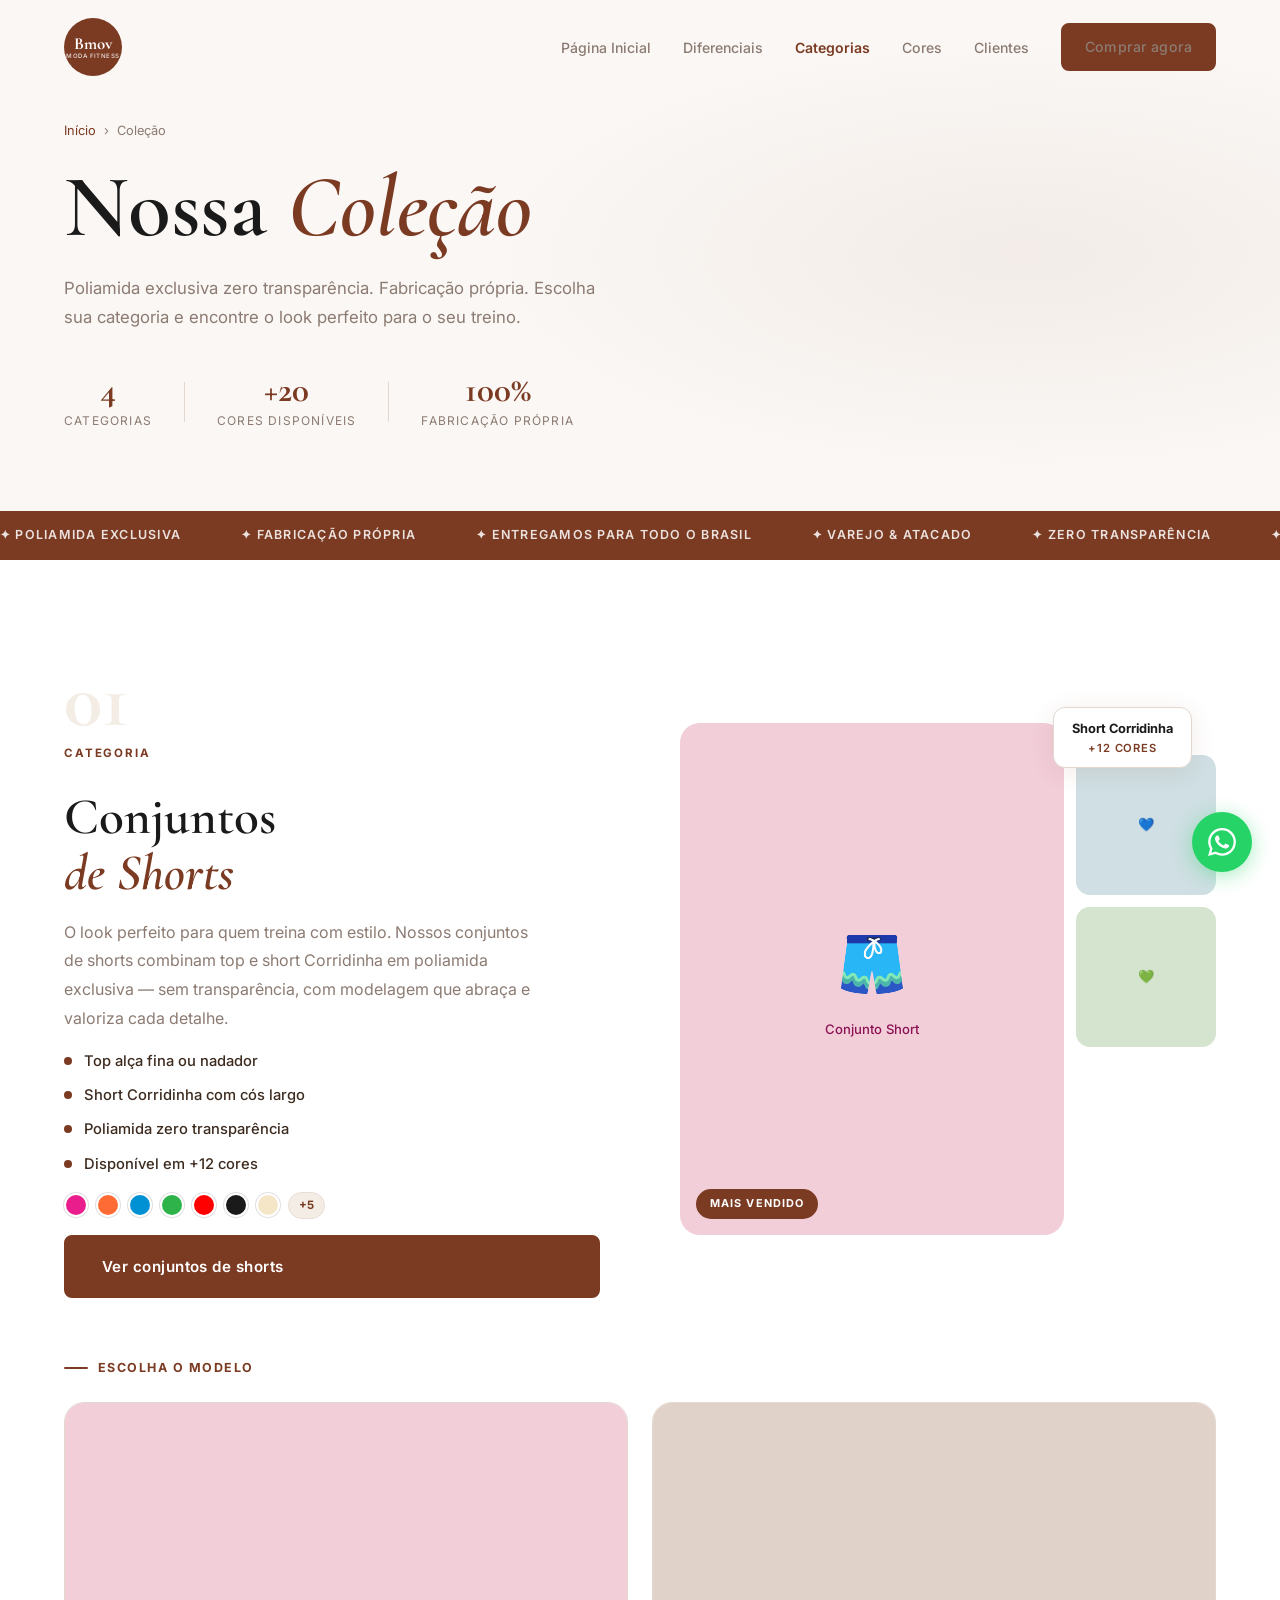
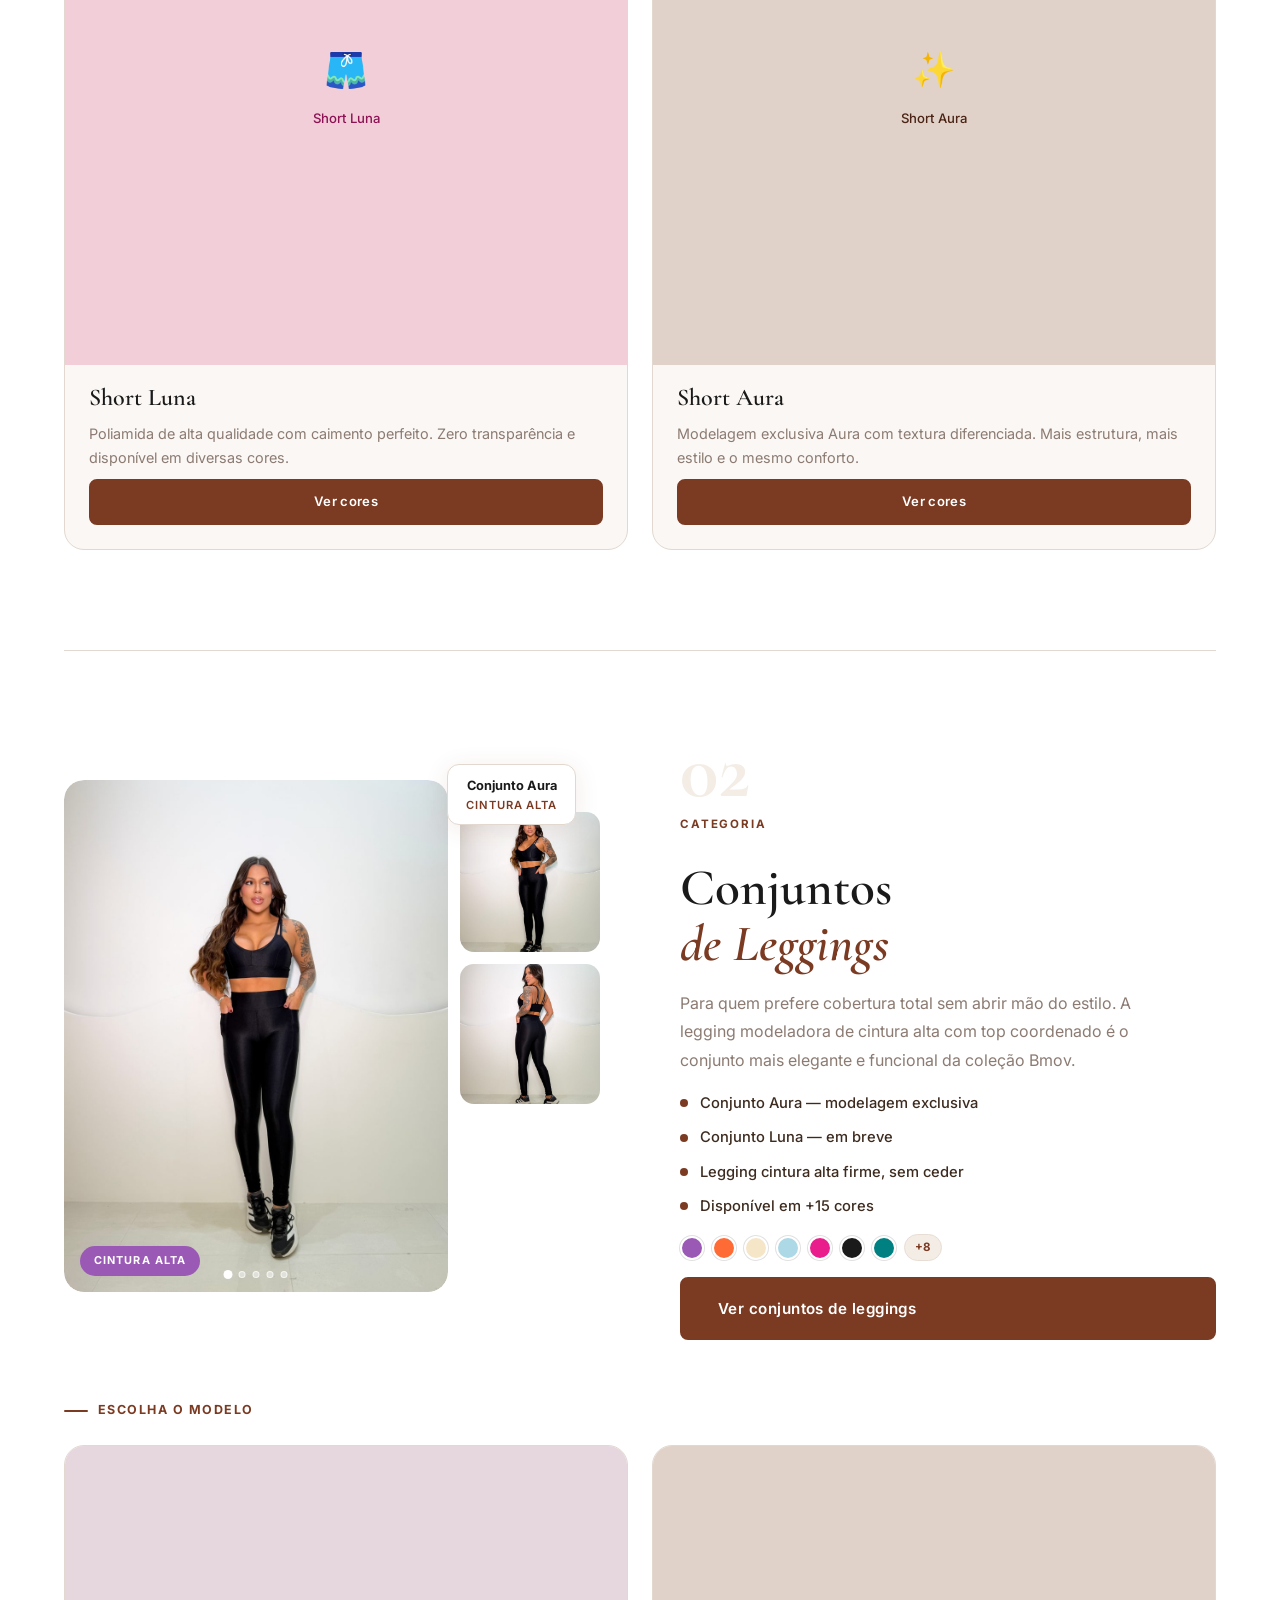
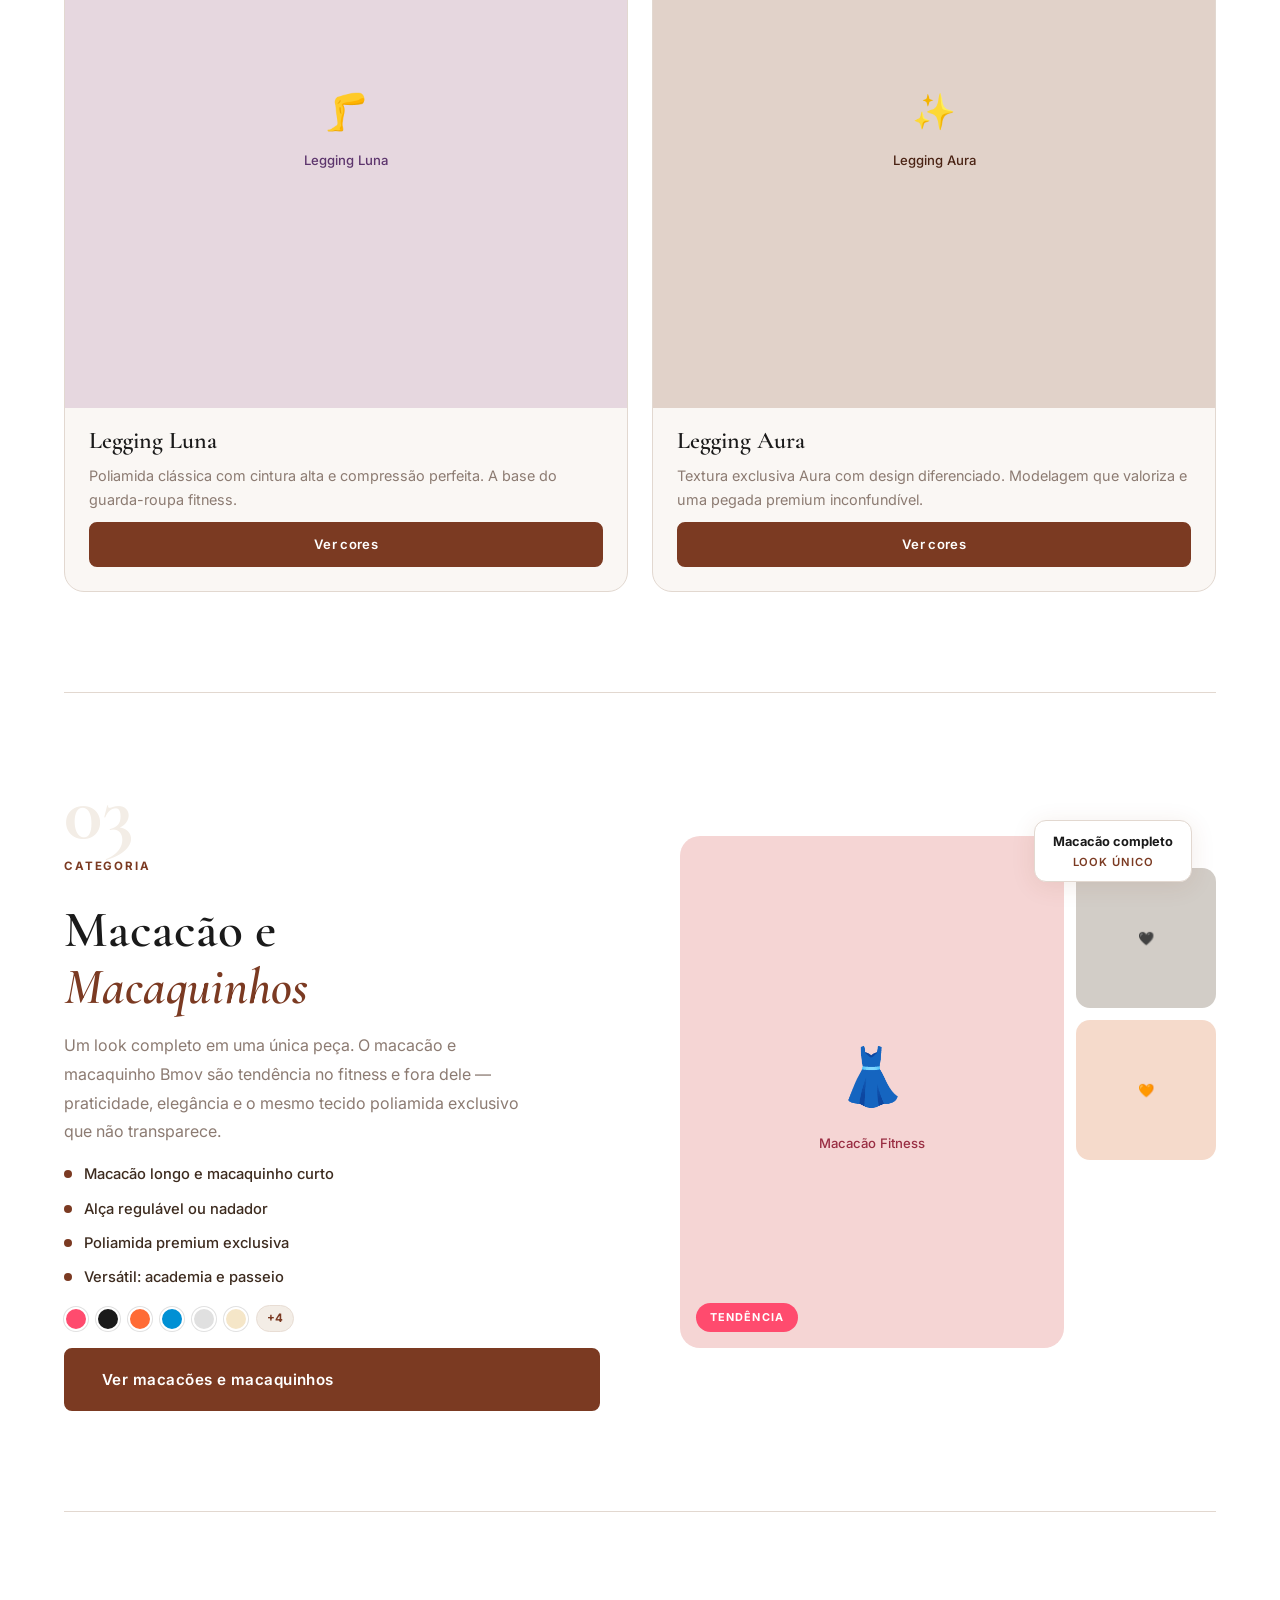
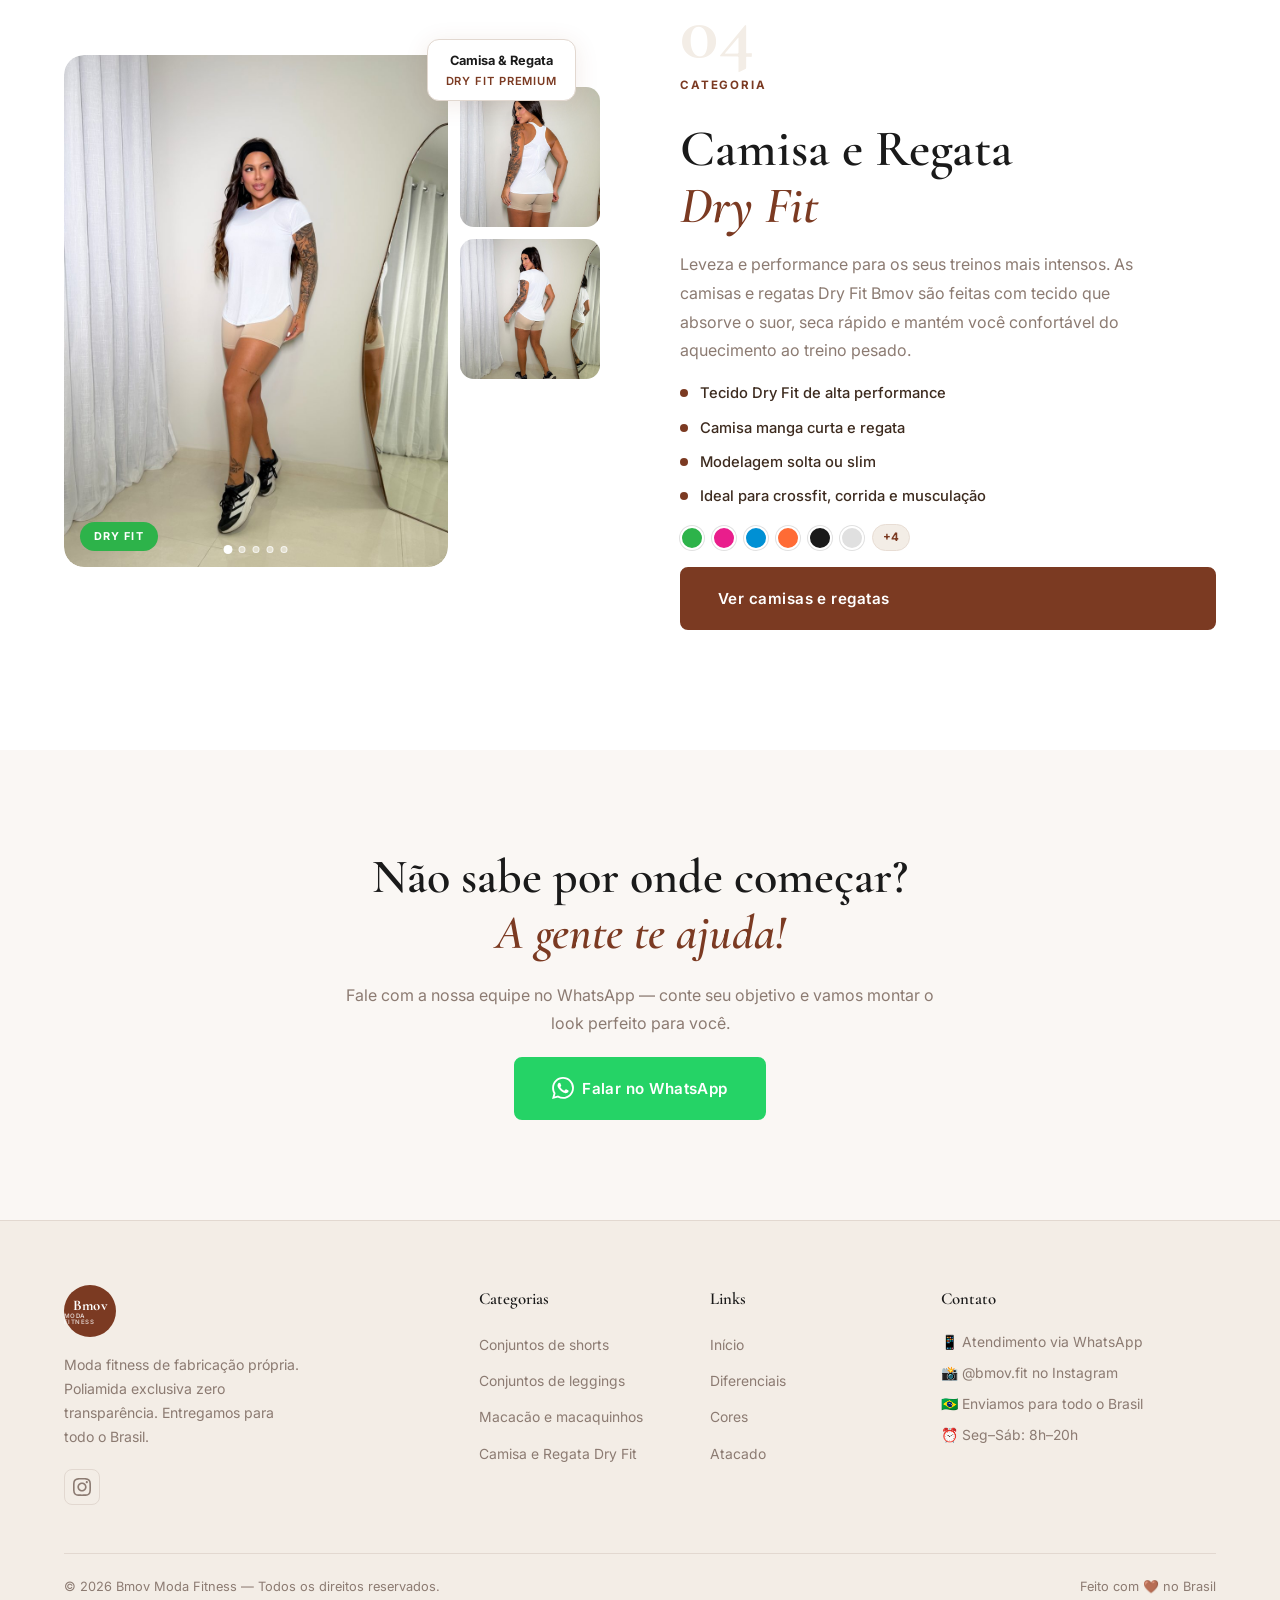
==== commit e068b13a: "Add Pagina Inicial nav link to both pages Allows users to return home from any page. Also corrected " ====
--- a/categorias.html
+++ b/categorias.html
@@ -22,8 +22,9 @@
         </div>
       </a>
       <ul class="nav__links">
+        <li><a href="index.html">Página Inicial</a></li>
         <li><a href="index.html#diferenciais">Diferenciais</a></li>
-        <li><a href="categorias.html" class="nav-active">Coleção</a></li>
+        <li><a href="categorias.html" class="nav-active">Categorias</a></li>
         <li><a href="index.html#cores">Cores</a></li>
         <li><a href="index.html#depoimentos">Clientes</a></li>
         <li><a href="index.html#contato" class="btn btn--brown btn--nav">Comprar agora</a></li>
@@ -37,8 +38,9 @@
   <!-- MOBILE MENU -->
   <div class="mobile-menu" id="mobileMenu">
     <ul>
+      <li><a href="index.html" class="mobile-link">Página Inicial</a></li>
       <li><a href="index.html#diferenciais" class="mobile-link">Diferenciais</a></li>
-      <li><a href="categorias.html" class="mobile-link">Coleção</a></li>
+      <li><a href="categorias.html" class="mobile-link">Categorias</a></li>
       <li><a href="index.html#cores" class="mobile-link">Cores</a></li>
       <li><a href="index.html#depoimentos" class="mobile-link">Clientes</a></li>
       <li><a href="index.html#contato" class="mobile-link btn btn--brown">Comprar agora</a></li>
@@ -145,7 +147,7 @@
             <span class="cor-sm" style="--c:#F5E6C8" title="Nude"></span>
             <span class="cor-more">+5</span>
           </div>
-          <a href="https://wa.me/5511999999999?text=Olá!%20Quero%20ver%20os%20Conjuntos%20de%20Shorts%20da%20Bmov%20Moda%20Fitness!%20🩳" target="_blank" class="btn btn--brown btn--lg">
+          <a href="https://wa.me/5521998464517?text=Olá!%20Quero%20ver%20os%20Conjuntos%20de%20Shorts%20da%20Bmov%20Moda%20Fitness!%20🩳" target="_blank" class="btn btn--brown btn--lg">
             Ver conjuntos de shorts
           </a>
         </div>
@@ -165,7 +167,7 @@
             <div class="subcat-card__body">
               <h3 class="subcat-card__title">Short Luna</h3>
               <p class="subcat-card__desc">Poliamida de alta qualidade com caimento perfeito. Zero transparência e disponível em diversas cores.</p>
-              <a href="https://wa.me/5511999999999?text=Olá!%20Quero%20ver%20o%20Short%20Luna%20da%20Bmov!%20🩳" target="_blank" class="btn btn--brown btn--sm">Ver cores</a>
+              <a href="https://wa.me/5521998464517?text=Olá!%20Quero%20ver%20o%20Short%20Luna%20da%20Bmov!%20🩳" target="_blank" class="btn btn--brown btn--sm">Ver cores</a>
             </div>
           </div>
           <div class="subcat-card">
@@ -178,7 +180,7 @@
             <div class="subcat-card__body">
               <h3 class="subcat-card__title">Short Aura</h3>
               <p class="subcat-card__desc">Modelagem exclusiva Aura com textura diferenciada. Mais estrutura, mais estilo e o mesmo conforto.</p>
-              <a href="https://wa.me/5511999999999?text=Olá!%20Quero%20ver%20o%20Short%20Aura%20da%20Bmov!%20✨" target="_blank" class="btn btn--brown btn--sm">Ver cores</a>
+              <a href="https://wa.me/5521998464517?text=Olá!%20Quero%20ver%20o%20Short%20Aura%20da%20Bmov!%20✨" target="_blank" class="btn btn--brown btn--sm">Ver cores</a>
             </div>
           </div>
         </div>
@@ -238,7 +240,7 @@
             <span class="cor-sm" style="--c:#008080" title="Teal"></span>
             <span class="cor-more">+8</span>
           </div>
-          <a href="https://wa.me/5511999999999?text=Olá!%20Quero%20ver%20os%20Conjuntos%20de%20Leggings%20da%20Bmov%20Moda%20Fitness!%20🦵" target="_blank" class="btn btn--brown btn--lg">
+          <a href="https://wa.me/5521998464517?text=Olá!%20Quero%20ver%20os%20Conjuntos%20de%20Leggings%20da%20Bmov%20Moda%20Fitness!%20🦵" target="_blank" class="btn btn--brown btn--lg">
             Ver conjuntos de leggings
           </a>
         </div>
@@ -258,7 +260,7 @@
             <div class="subcat-card__body">
               <h3 class="subcat-card__title">Legging Luna</h3>
               <p class="subcat-card__desc">Poliamida clássica com cintura alta e compressão perfeita. A base do guarda-roupa fitness.</p>
-              <a href="https://wa.me/5511999999999?text=Olá!%20Quero%20ver%20a%20Legging%20Luna%20da%20Bmov!%20🦵" target="_blank" class="btn btn--brown btn--sm">Ver cores</a>
+              <a href="https://wa.me/5521998464517?text=Olá!%20Quero%20ver%20a%20Legging%20Luna%20da%20Bmov!%20🦵" target="_blank" class="btn btn--brown btn--sm">Ver cores</a>
             </div>
           </div>
           <div class="subcat-card">
@@ -271,7 +273,7 @@
             <div class="subcat-card__body">
               <h3 class="subcat-card__title">Legging Aura</h3>
               <p class="subcat-card__desc">Textura exclusiva Aura com design diferenciado. Modelagem que valoriza e uma pegada premium inconfundível.</p>
-              <a href="https://wa.me/5511999999999?text=Olá!%20Quero%20ver%20a%20Legging%20Aura%20da%20Bmov!%20✨" target="_blank" class="btn btn--brown btn--sm">Ver cores</a>
+              <a href="https://wa.me/5521998464517?text=Olá!%20Quero%20ver%20a%20Legging%20Aura%20da%20Bmov!%20✨" target="_blank" class="btn btn--brown btn--sm">Ver cores</a>
             </div>
           </div>
         </div>
@@ -326,7 +328,7 @@
             <span class="cor-sm" style="--c:#F5E6C8" title="Nude"></span>
             <span class="cor-more">+4</span>
           </div>
-          <a href="https://wa.me/5511999999999?text=Olá!%20Quero%20ver%20os%20Macacões%20e%20Macaquinhos%20da%20Bmov%20Moda%20Fitness!%20👗" target="_blank" class="btn btn--brown btn--lg">
+          <a href="https://wa.me/5521998464517?text=Olá!%20Quero%20ver%20os%20Macacões%20e%20Macaquinhos%20da%20Bmov%20Moda%20Fitness!%20👗" target="_blank" class="btn btn--brown btn--lg">
             Ver macacões e macaquinhos
           </a>
         </div>
@@ -385,7 +387,7 @@
             <span class="cor-sm" style="--c:#E0E0E0" title="Branco"></span>
             <span class="cor-more">+4</span>
           </div>
-          <a href="https://wa.me/5511999999999?text=Olá!%20Quero%20ver%20as%20Camisas%20e%20Regatas%20Dry%20Fit%20da%20Bmov%20Moda%20Fitness!%20👕" target="_blank" class="btn btn--brown btn--lg">
+          <a href="https://wa.me/5521998464517?text=Olá!%20Quero%20ver%20as%20Camisas%20e%20Regatas%20Dry%20Fit%20da%20Bmov%20Moda%20Fitness!%20👕" target="_blank" class="btn btn--brown btn--lg">
             Ver camisas e regatas
           </a>
         </div>
@@ -400,7 +402,7 @@
       <div class="cat-cta-final__inner reveal">
         <h2>Não sabe por onde começar?<br /><em>A gente te ajuda!</em></h2>
         <p>Fale com a nossa equipe no WhatsApp — conte seu objetivo e vamos montar o look perfeito para você.</p>
-        <a href="https://wa.me/5511999999999?text=Olá!%20Vim%20ver%20a%20coleção%20no%20site%20e%20preciso%20de%20ajuda%20para%20escolher!%20💪" target="_blank" class="btn btn--green btn--lg btn--whatsapp">
+        <a href="https://wa.me/5521998464517?text=Olá!%20Vim%20ver%20a%20coleção%20no%20site%20e%20preciso%20de%20ajuda%20para%20escolher!%20💪" target="_blank" class="btn btn--green btn--lg btn--whatsapp">
           <svg width="22" height="22" viewBox="0 0 24 24" fill="currentColor"><path d="M17.472 14.382c-.297-.149-1.758-.867-2.03-.967-.273-.099-.471-.148-.67.15-.197.297-.767.966-.94 1.164-.173.199-.347.223-.644.075-.297-.15-1.255-.463-2.39-1.475-.883-.788-1.48-1.761-1.653-2.059-.173-.297-.018-.458.13-.606.134-.133.298-.347.446-.52.149-.174.198-.298.298-.497.099-.198.05-.371-.025-.52-.075-.149-.669-1.612-.916-2.207-.242-.579-.487-.5-.669-.51-.173-.008-.371-.01-.57-.01-.198 0-.52.074-.792.372-.272.297-1.04 1.016-1.04 2.479 0 1.462 1.065 2.875 1.213 3.074.149.198 2.096 3.2 5.077 4.487.709.306 1.262.489 1.694.625.712.227 1.36.195 1.871.118.571-.085 1.758-.719 2.006-1.413.248-.694.248-1.289.173-1.413-.074-.124-.272-.198-.57-.347m-5.421 7.403h-.004a9.87 9.87 0 01-5.031-1.378l-.361-.214-3.741.982.998-3.648-.235-.374a9.86 9.86 0 01-1.51-5.26c.001-5.45 4.436-9.884 9.888-9.884 2.64 0 5.122 1.03 6.988 2.898a9.825 9.825 0 012.893 6.994c-.003 5.45-4.437 9.884-9.885 9.884m8.413-18.297A11.815 11.815 0 0012.05 0C5.495 0 .16 5.335.157 11.892c0 2.096.547 4.142 1.588 5.945L.057 24l6.305-1.654a11.882 11.882 0 005.683 1.448h.005c6.554 0 11.89-5.335 11.893-11.893a11.821 11.821 0 00-3.48-8.413z"/></svg>
           Falar no WhatsApp
         </a>
@@ -458,7 +460,7 @@
   </footer>
 
   <!-- WHATSAPP FLOAT -->
-  <a href="https://wa.me/5511999999999?text=Olá!%20Vim%20pelo%20site%20da%20Bmov%20Moda%20Fitness%20e%20quero%20ver%20a%20coleção%20💪" target="_blank" class="whatsapp-float" aria-label="WhatsApp">
+  <a href="https://wa.me/5521998464517?text=Olá!%20Vim%20pelo%20site%20da%20Bmov%20Moda%20Fitness%20e%20quero%20ver%20a%20coleção%20💪" target="_blank" class="whatsapp-float" aria-label="WhatsApp">
     <svg width="28" height="28" viewBox="0 0 24 24" fill="currentColor"><path d="M17.472 14.382c-.297-.149-1.758-.867-2.03-.967-.273-.099-.471-.148-.67.15-.197.297-.767.966-.94 1.164-.173.199-.347.223-.644.075-.297-.15-1.255-.463-2.39-1.475-.883-.788-1.48-1.761-1.653-2.059-.173-.297-.018-.458.13-.606.134-.133.298-.347.446-.52.149-.174.198-.298.298-.497.099-.198.05-.371-.025-.52-.075-.149-.669-1.612-.916-2.207-.242-.579-.487-.5-.669-.51-.173-.008-.371-.01-.57-.01-.198 0-.52.074-.792.372-.272.297-1.04 1.016-1.04 2.479 0 1.462 1.065 2.875 1.213 3.074.149.198 2.096 3.2 5.077 4.487.709.306 1.262.489 1.694.625.712.227 1.36.195 1.871.118.571-.085 1.758-.719 2.006-1.413.248-.694.248-1.289.173-1.413-.074-.124-.272-.198-.57-.347m-5.421 7.403h-.004a9.87 9.87 0 01-5.031-1.378l-.361-.214-3.741.982.998-3.648-.235-.374a9.86 9.86 0 01-1.51-5.26c.001-5.45 4.436-9.884 9.888-9.884 2.64 0 5.122 1.03 6.988 2.898a9.825 9.825 0 012.893 6.994c-.003 5.45-4.437 9.884-9.885 9.884m8.413-18.297A11.815 11.815 0 0012.05 0C5.495 0 .16 5.335.157 11.892c0 2.096.547 4.142 1.588 5.945L.057 24l6.305-1.654a11.882 11.882 0 005.683 1.448h.005c6.554 0 11.89-5.335 11.893-11.893a11.821 11.821 0 00-3.48-8.413z"/></svg>
   </a>
 
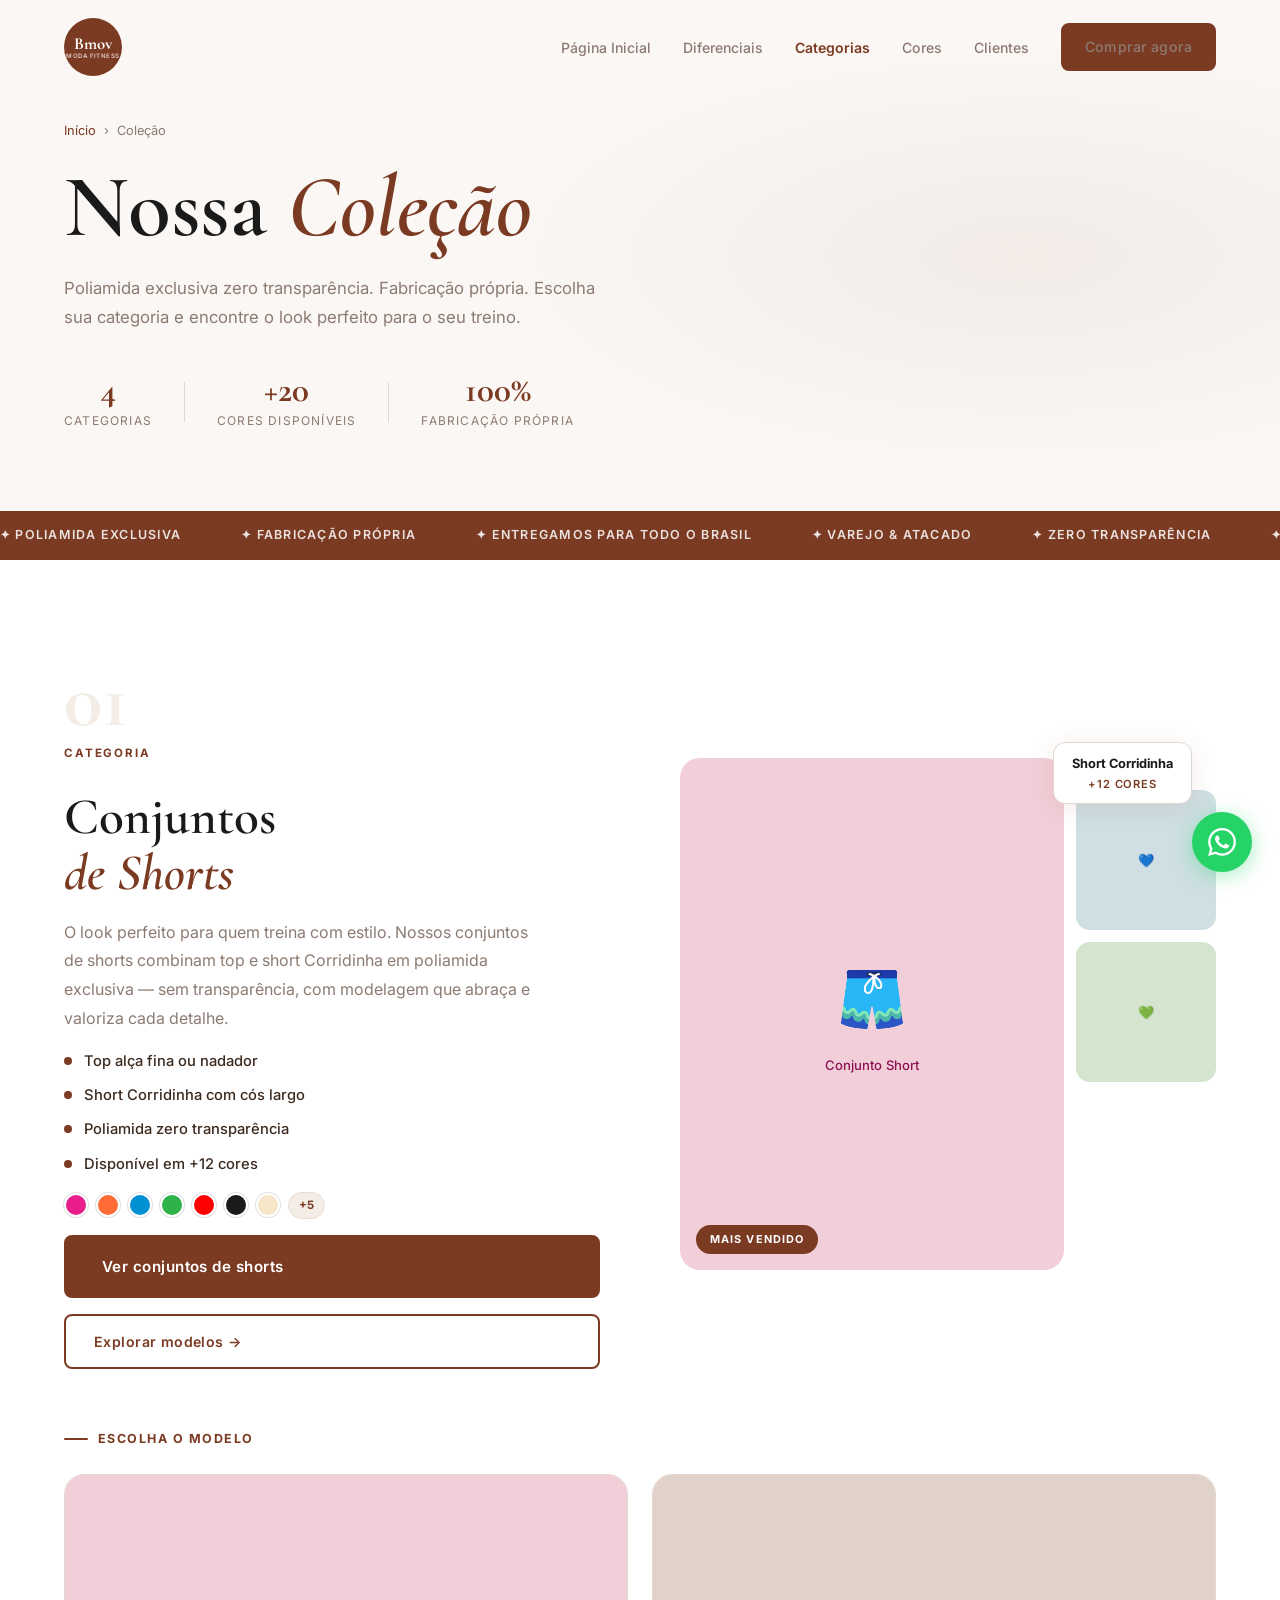
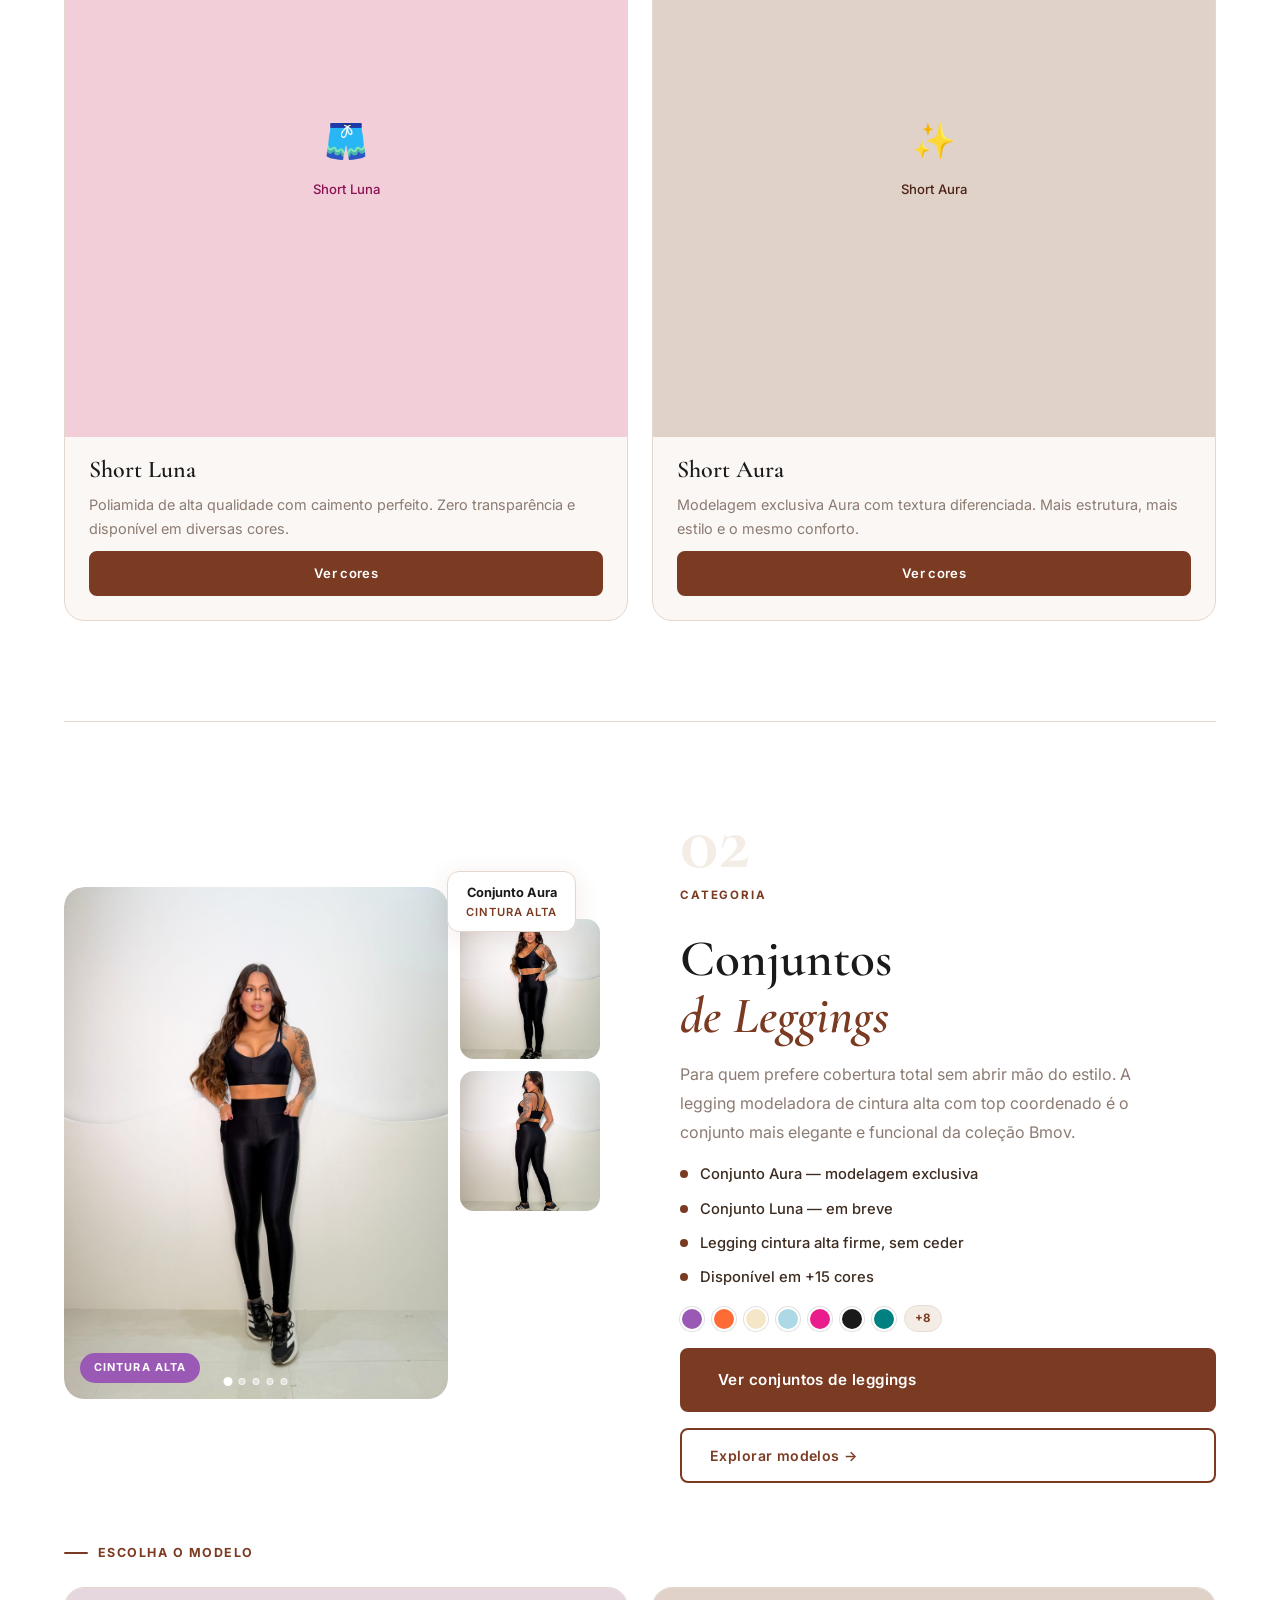
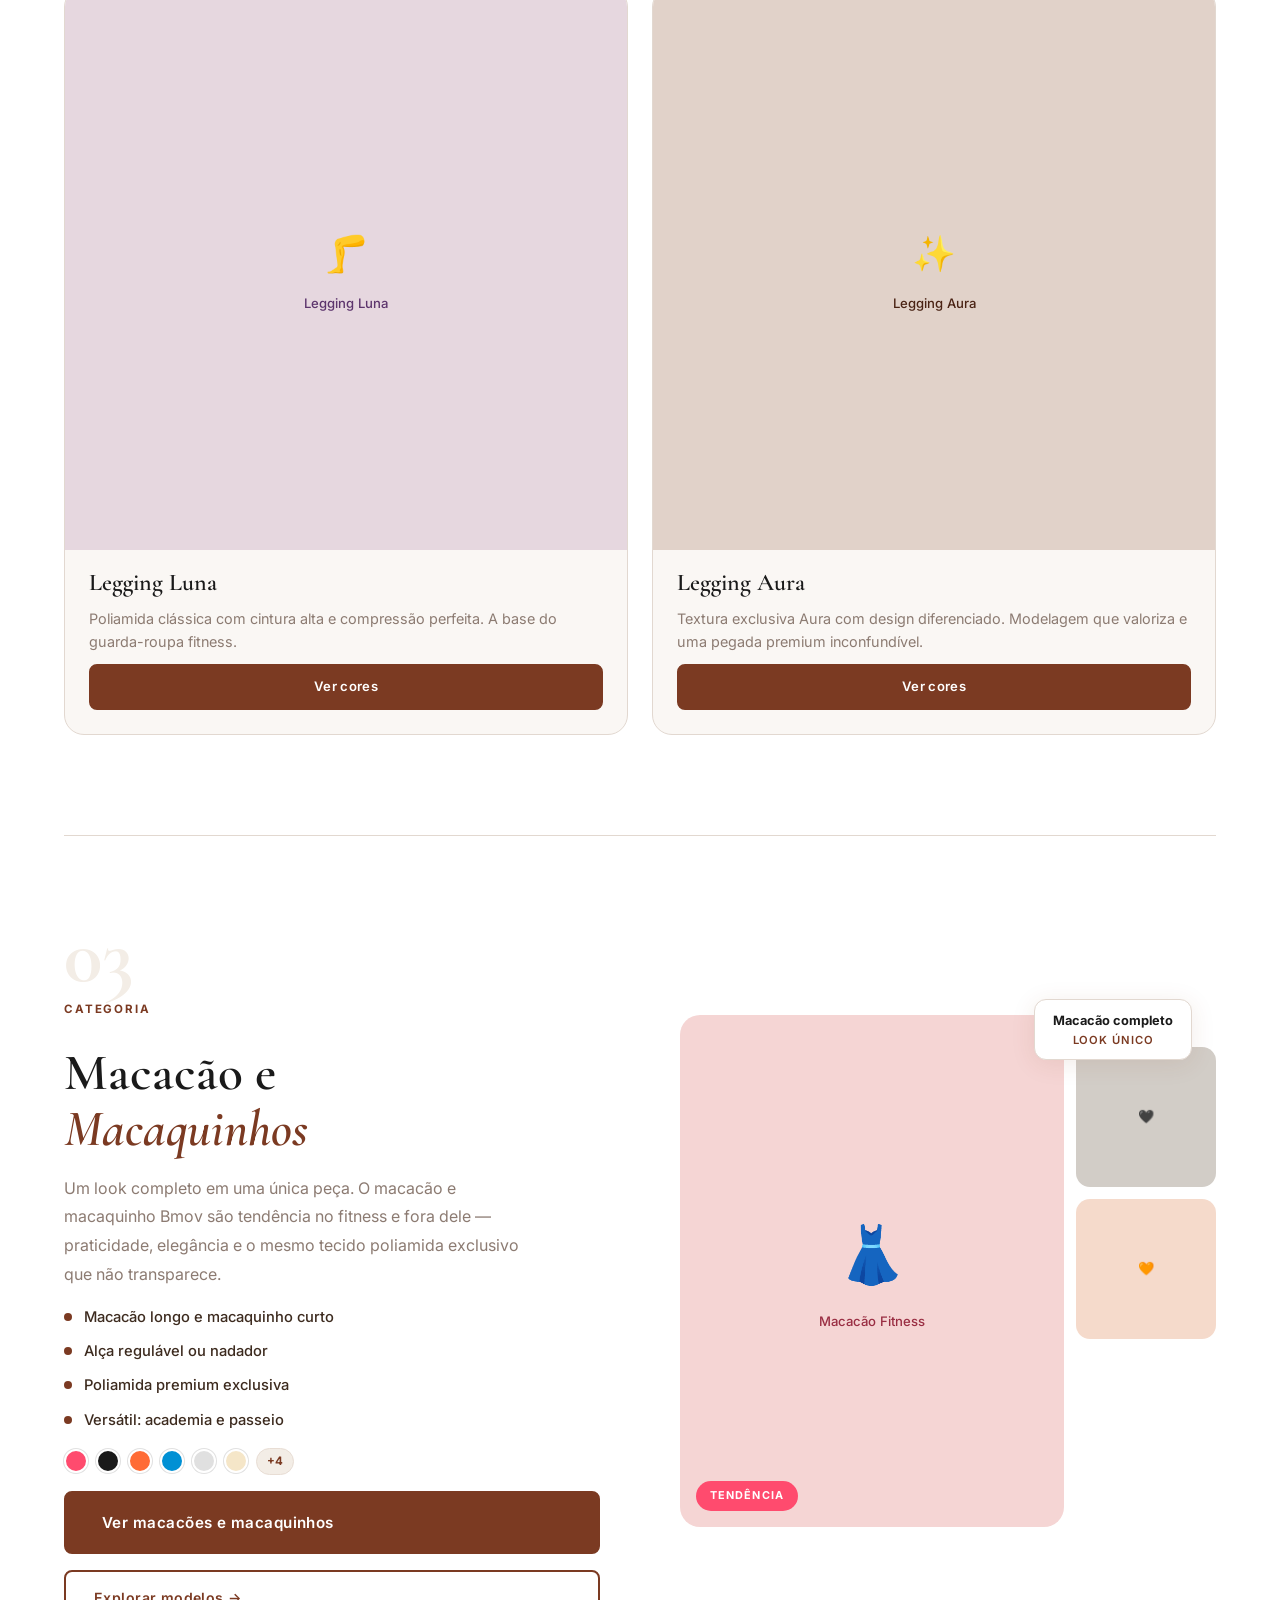
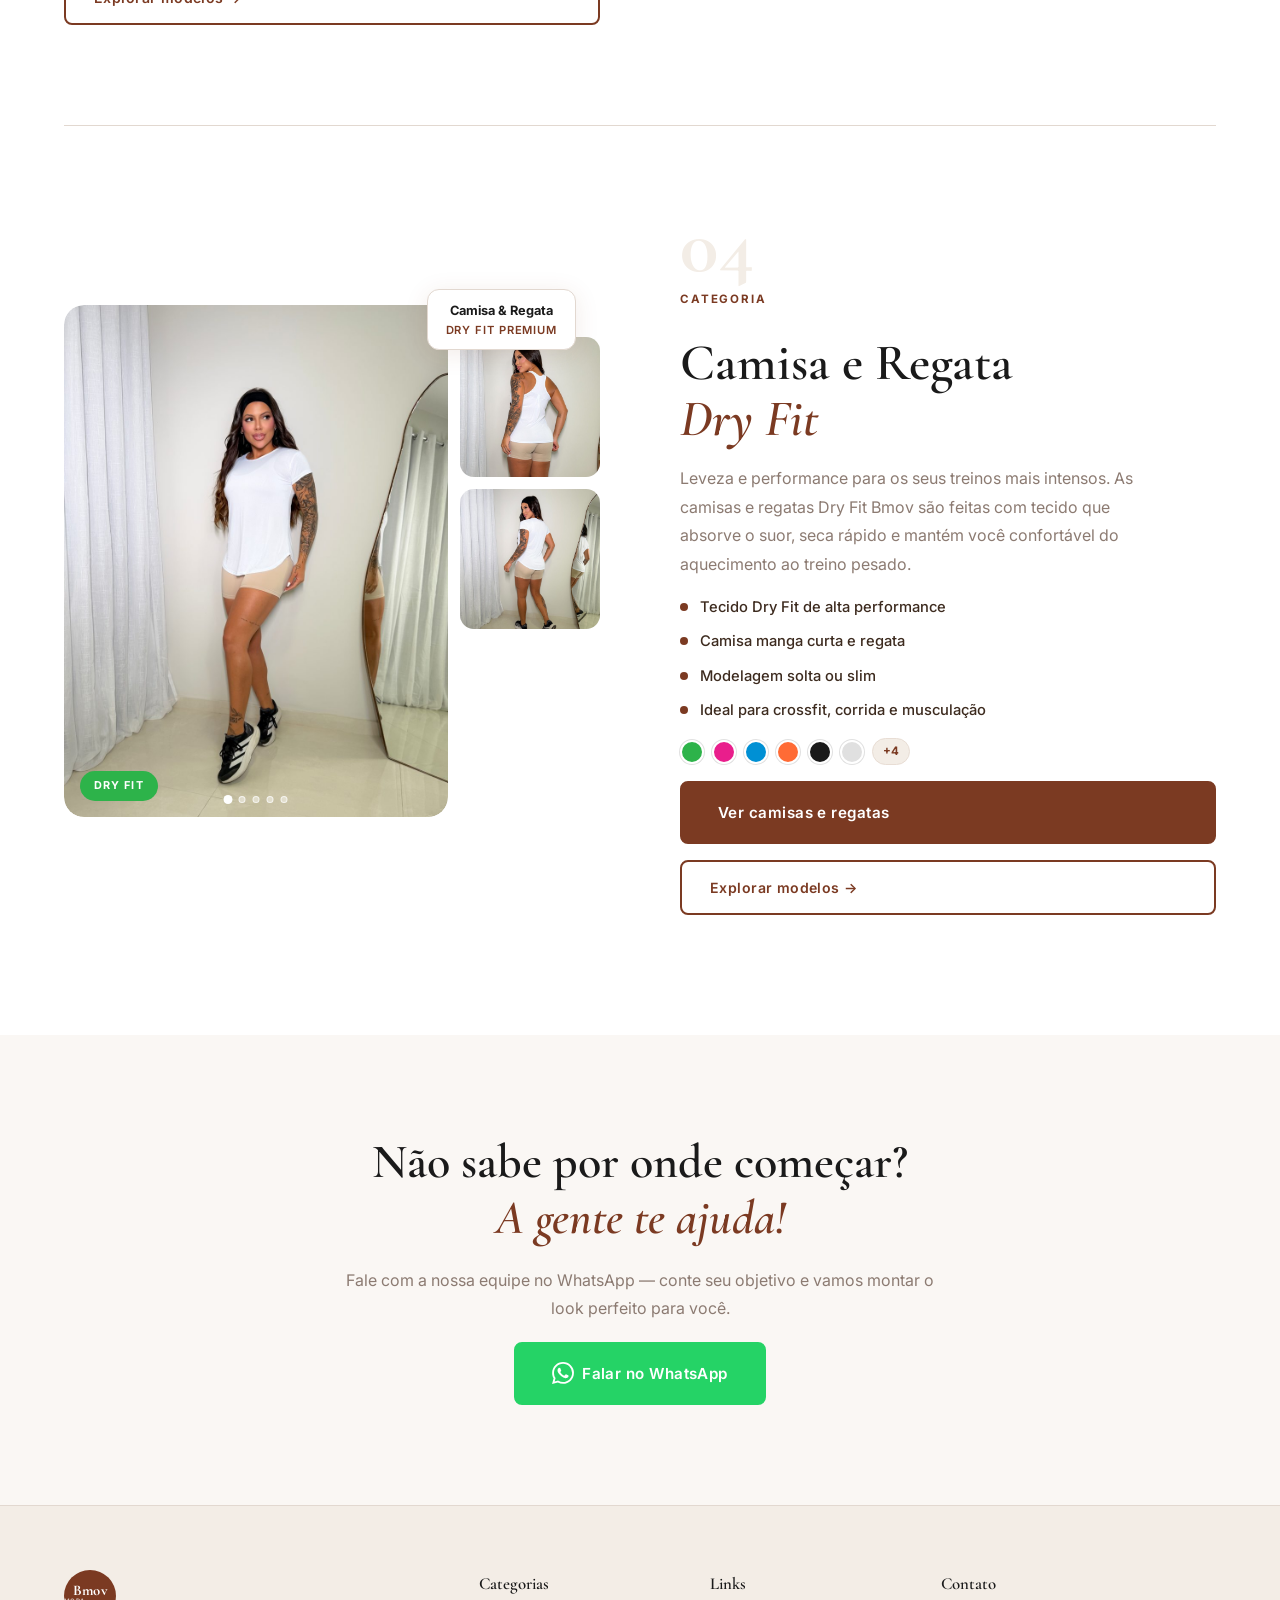
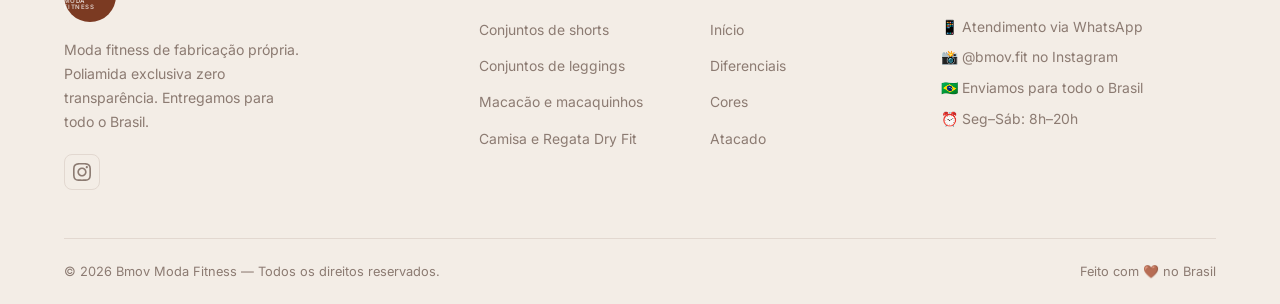
==== commit 983aba2e: "Add individual category pages and link from categorias.html Create shorts.html, leggings.html, macac" ====
--- a/categorias.html
+++ b/categorias.html
@@ -150,6 +150,7 @@
           <a href="https://wa.me/5521998464517?text=Olá!%20Quero%20ver%20os%20Conjuntos%20de%20Shorts%20da%20Bmov%20Moda%20Fitness!%20🩳" target="_blank" class="btn btn--brown btn--lg">
             Ver conjuntos de shorts
           </a>
+          <a href="shorts.html" class="btn btn--outline">Explorar modelos →</a>
         </div>
       </div>
 
@@ -243,6 +244,7 @@
           <a href="https://wa.me/5521998464517?text=Olá!%20Quero%20ver%20os%20Conjuntos%20de%20Leggings%20da%20Bmov%20Moda%20Fitness!%20🦵" target="_blank" class="btn btn--brown btn--lg">
             Ver conjuntos de leggings
           </a>
+          <a href="leggings.html" class="btn btn--outline">Explorar modelos →</a>
         </div>
       </div>
 
@@ -331,6 +333,7 @@
           <a href="https://wa.me/5521998464517?text=Olá!%20Quero%20ver%20os%20Macacões%20e%20Macaquinhos%20da%20Bmov%20Moda%20Fitness!%20👗" target="_blank" class="btn btn--brown btn--lg">
             Ver macacões e macaquinhos
           </a>
+          <a href="macacao.html" class="btn btn--outline">Explorar modelos →</a>
         </div>
       </div>
 
@@ -390,6 +393,7 @@
           <a href="https://wa.me/5521998464517?text=Olá!%20Quero%20ver%20as%20Camisas%20e%20Regatas%20Dry%20Fit%20da%20Bmov%20Moda%20Fitness!%20👕" target="_blank" class="btn btn--brown btn--lg">
             Ver camisas e regatas
           </a>
+          <a href="dryfit.html" class="btn btn--outline">Explorar modelos →</a>
         </div>
       </div>
 
@@ -429,10 +433,10 @@
         <div class="footer__links">
           <h4>Categorias</h4>
           <ul>
-            <li><a href="#cat-shorts">Conjuntos de shorts</a></li>
-            <li><a href="#cat-leggings">Conjuntos de leggings</a></li>
-            <li><a href="#cat-macacao">Macacão e macaquinhos</a></li>
-            <li><a href="#cat-dryfit">Camisa e Regata Dry Fit</a></li>
+            <li><a href="shorts.html">Conjuntos de shorts</a></li>
+            <li><a href="leggings.html">Conjuntos de leggings</a></li>
+            <li><a href="macacao.html">Macacão e macaquinhos</a></li>
+            <li><a href="dryfit.html">Camisa e Regata Dry Fit</a></li>
           </ul>
         </div>
         <div class="footer__links">
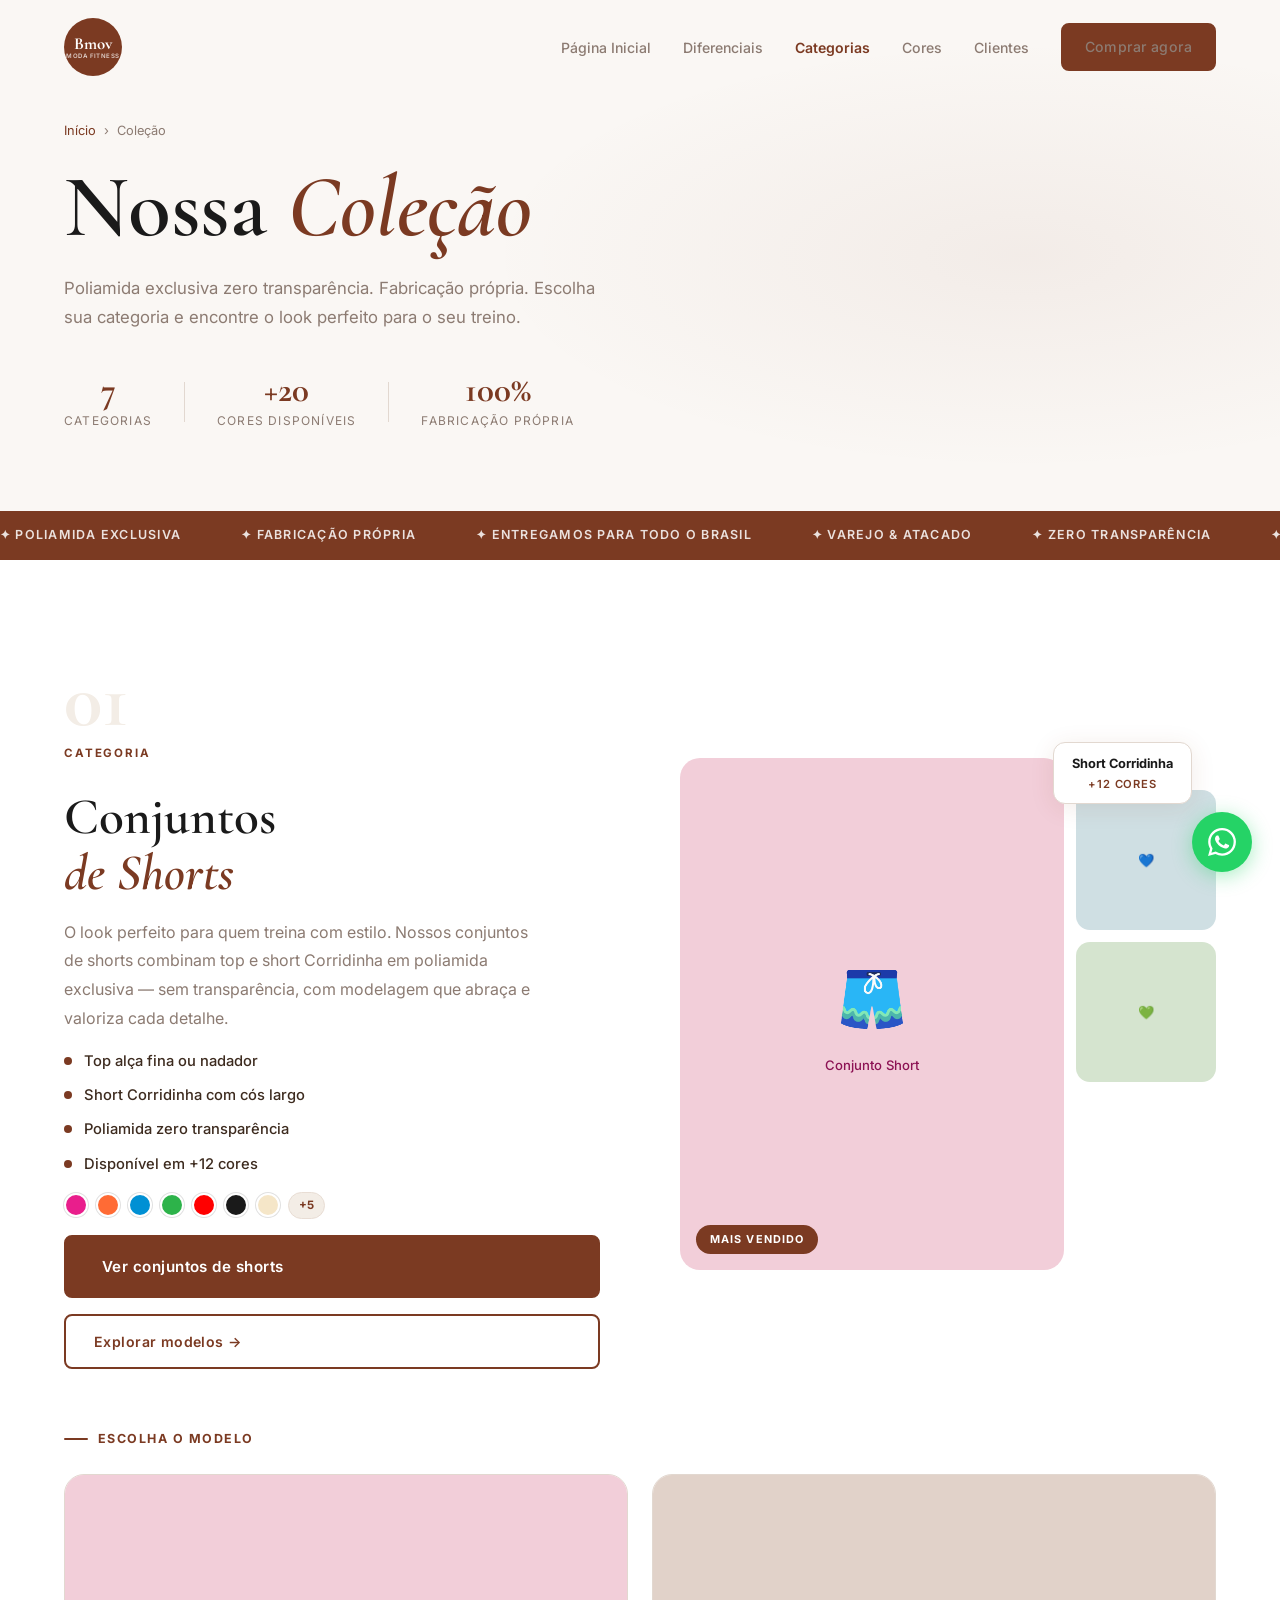
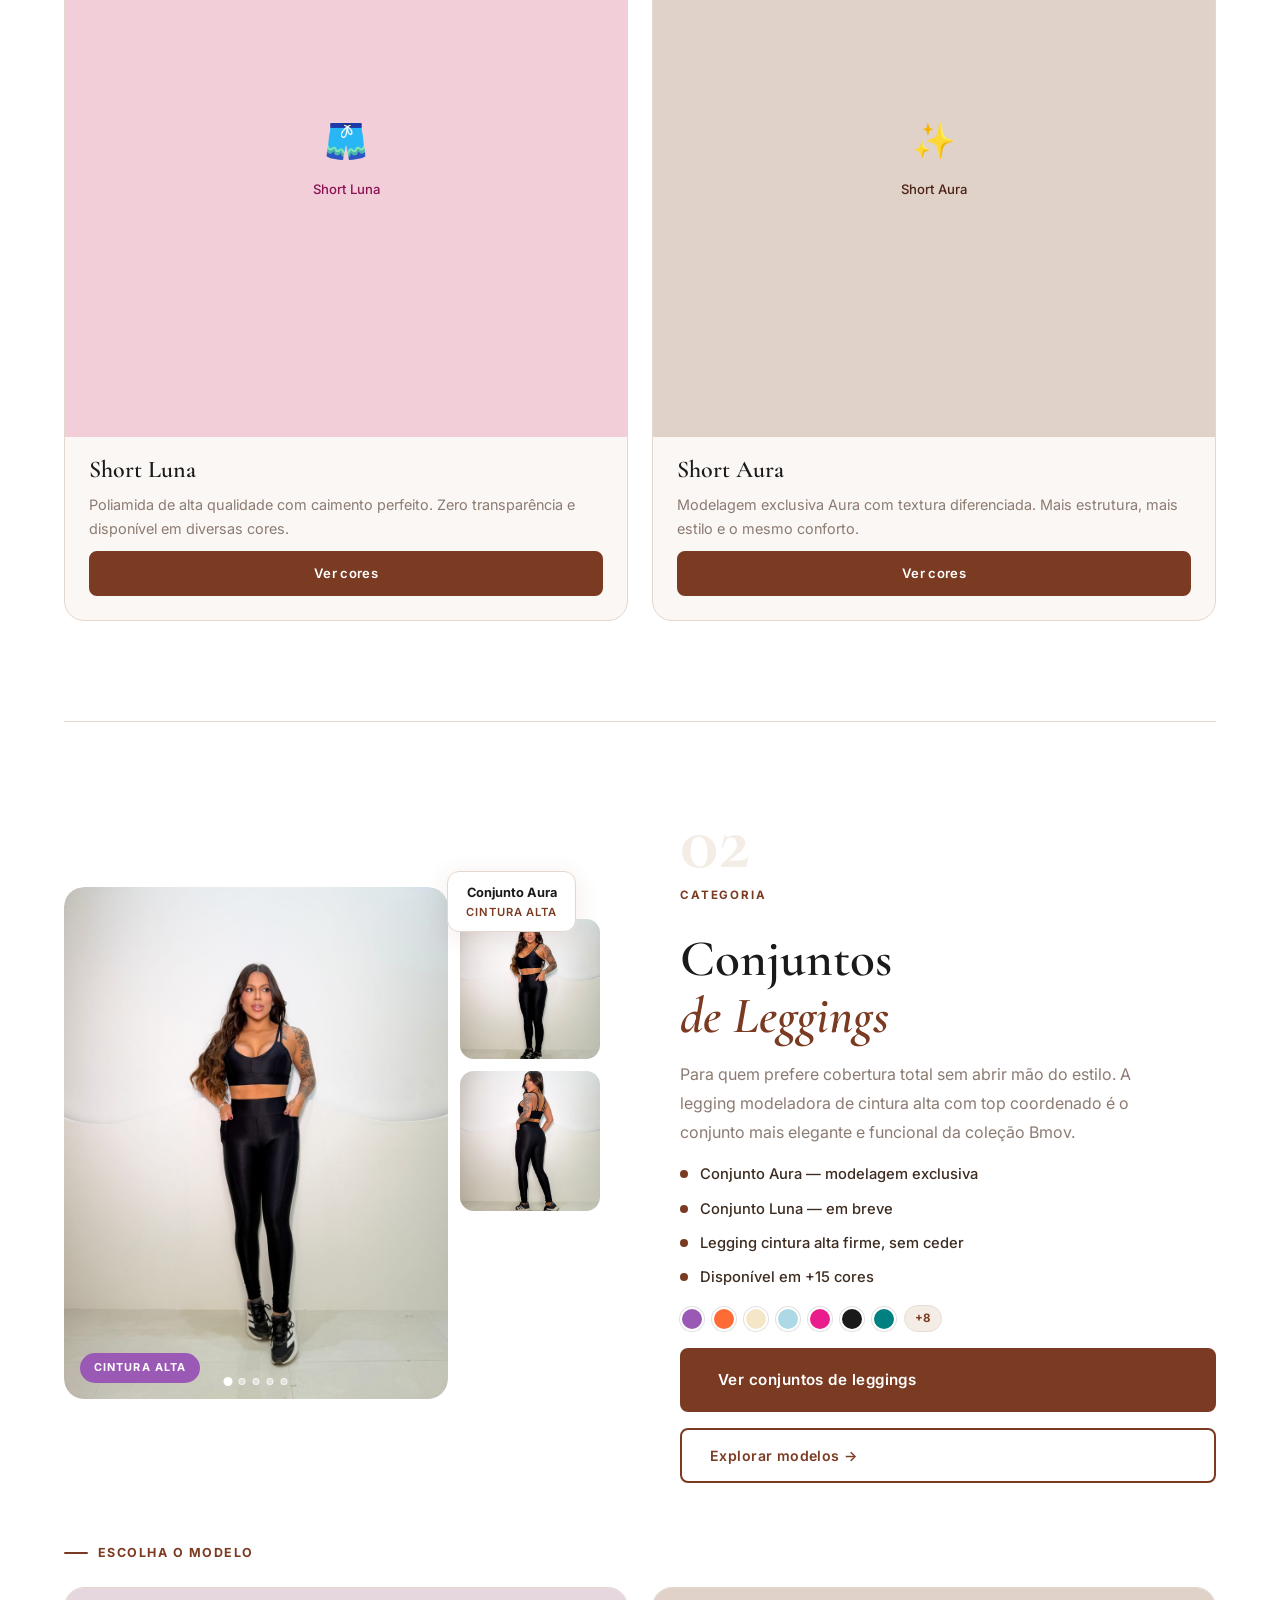
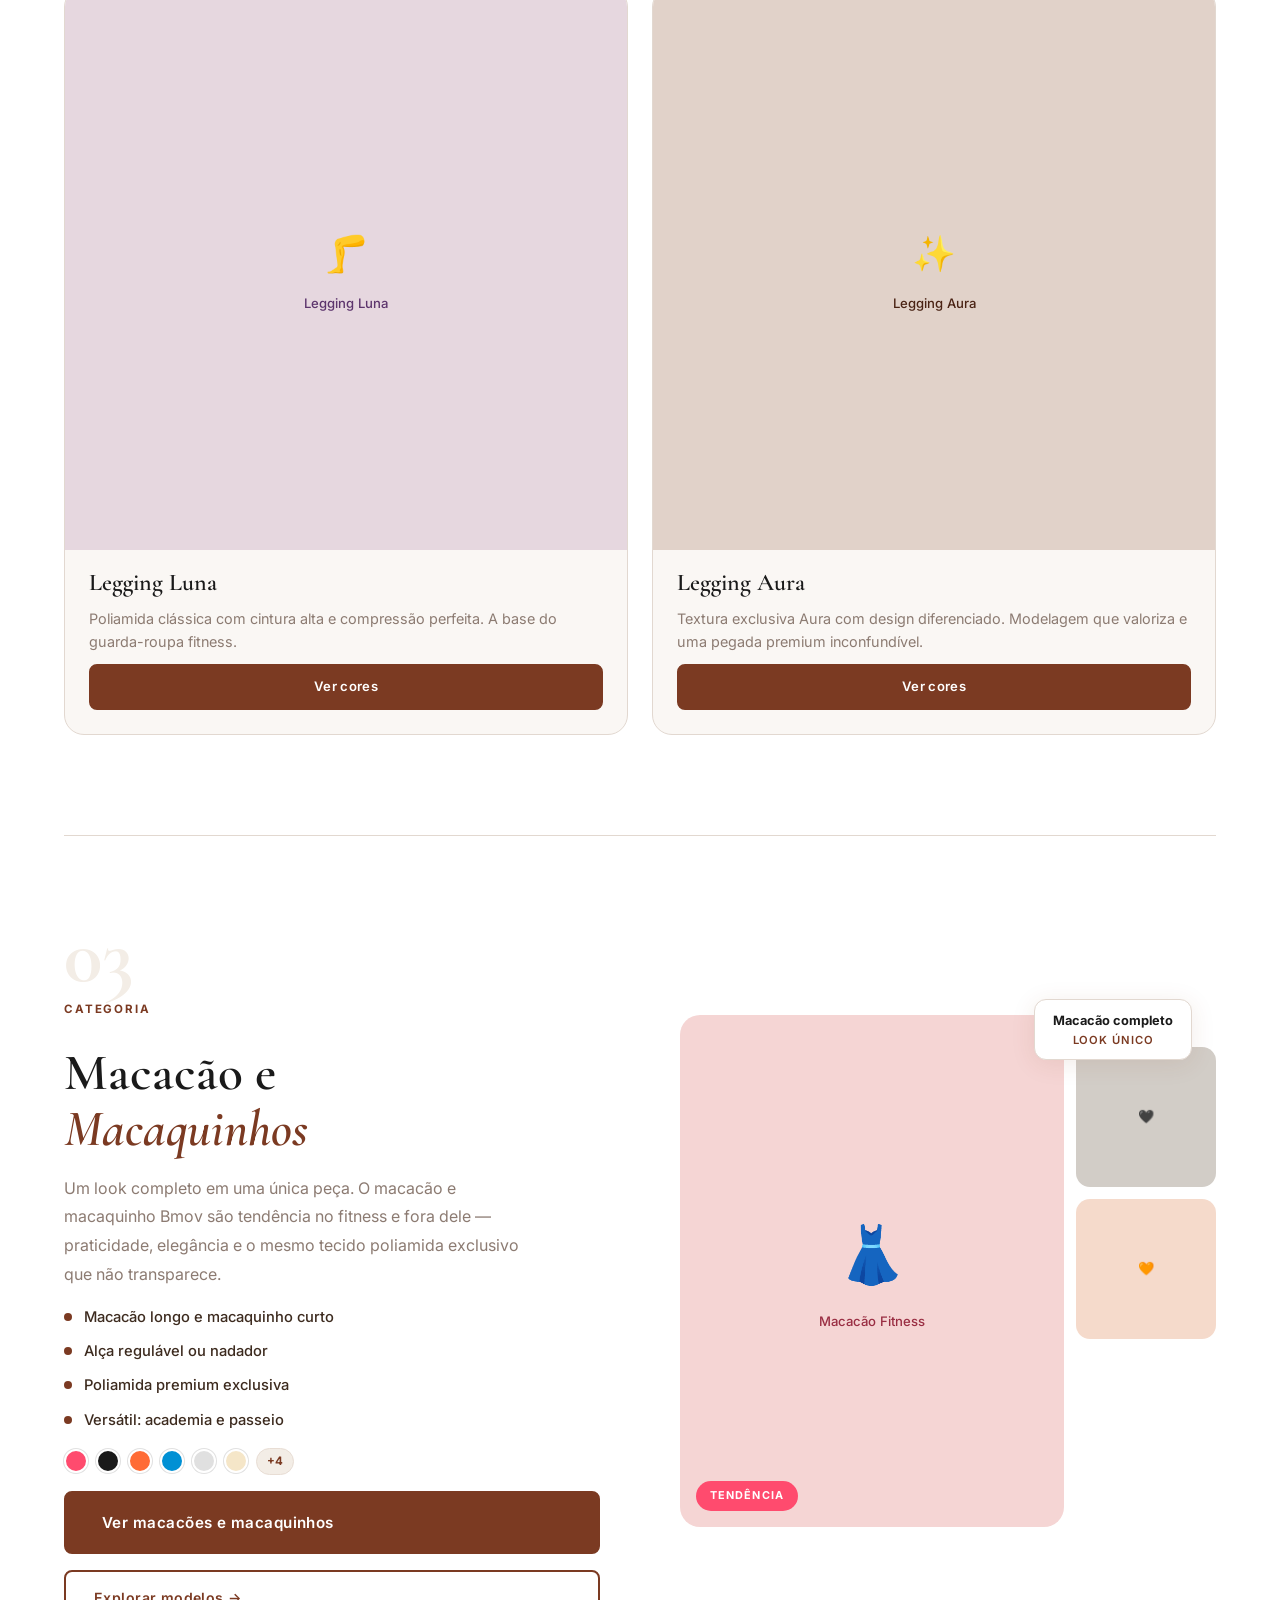
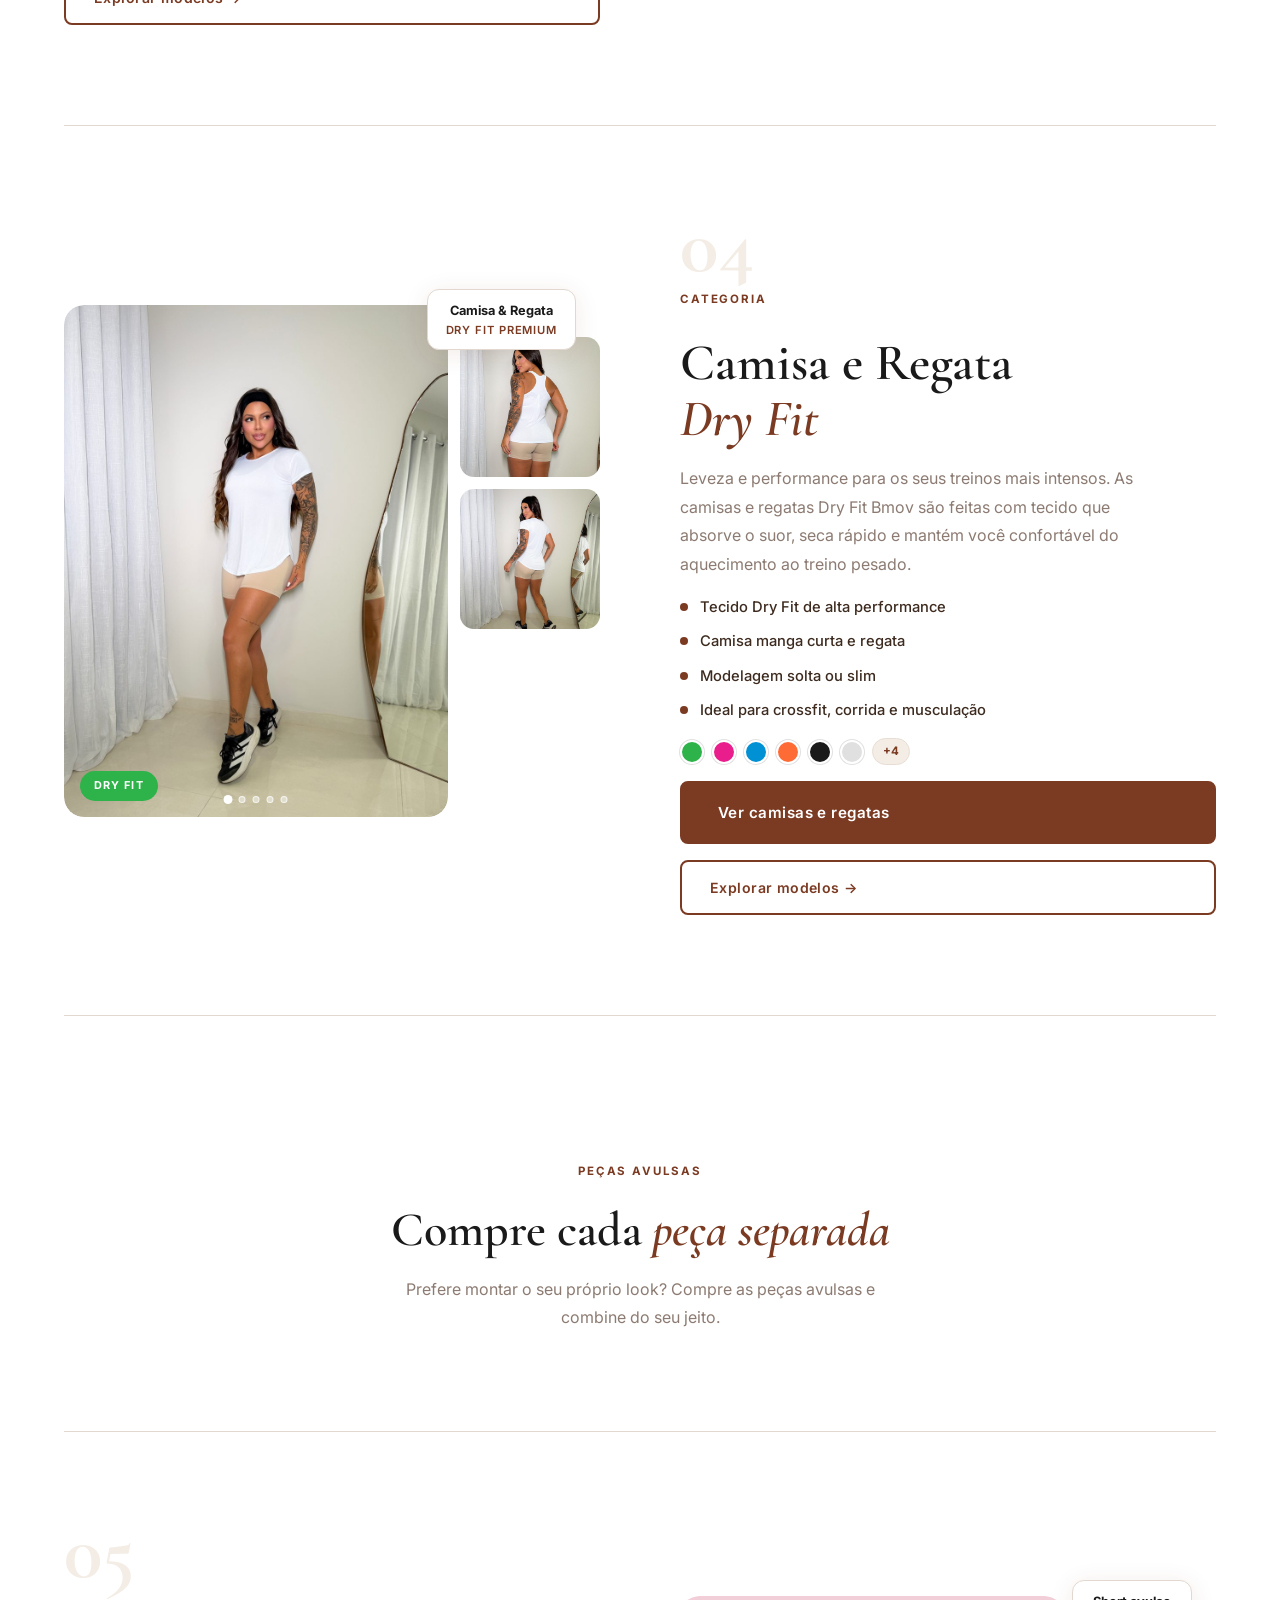
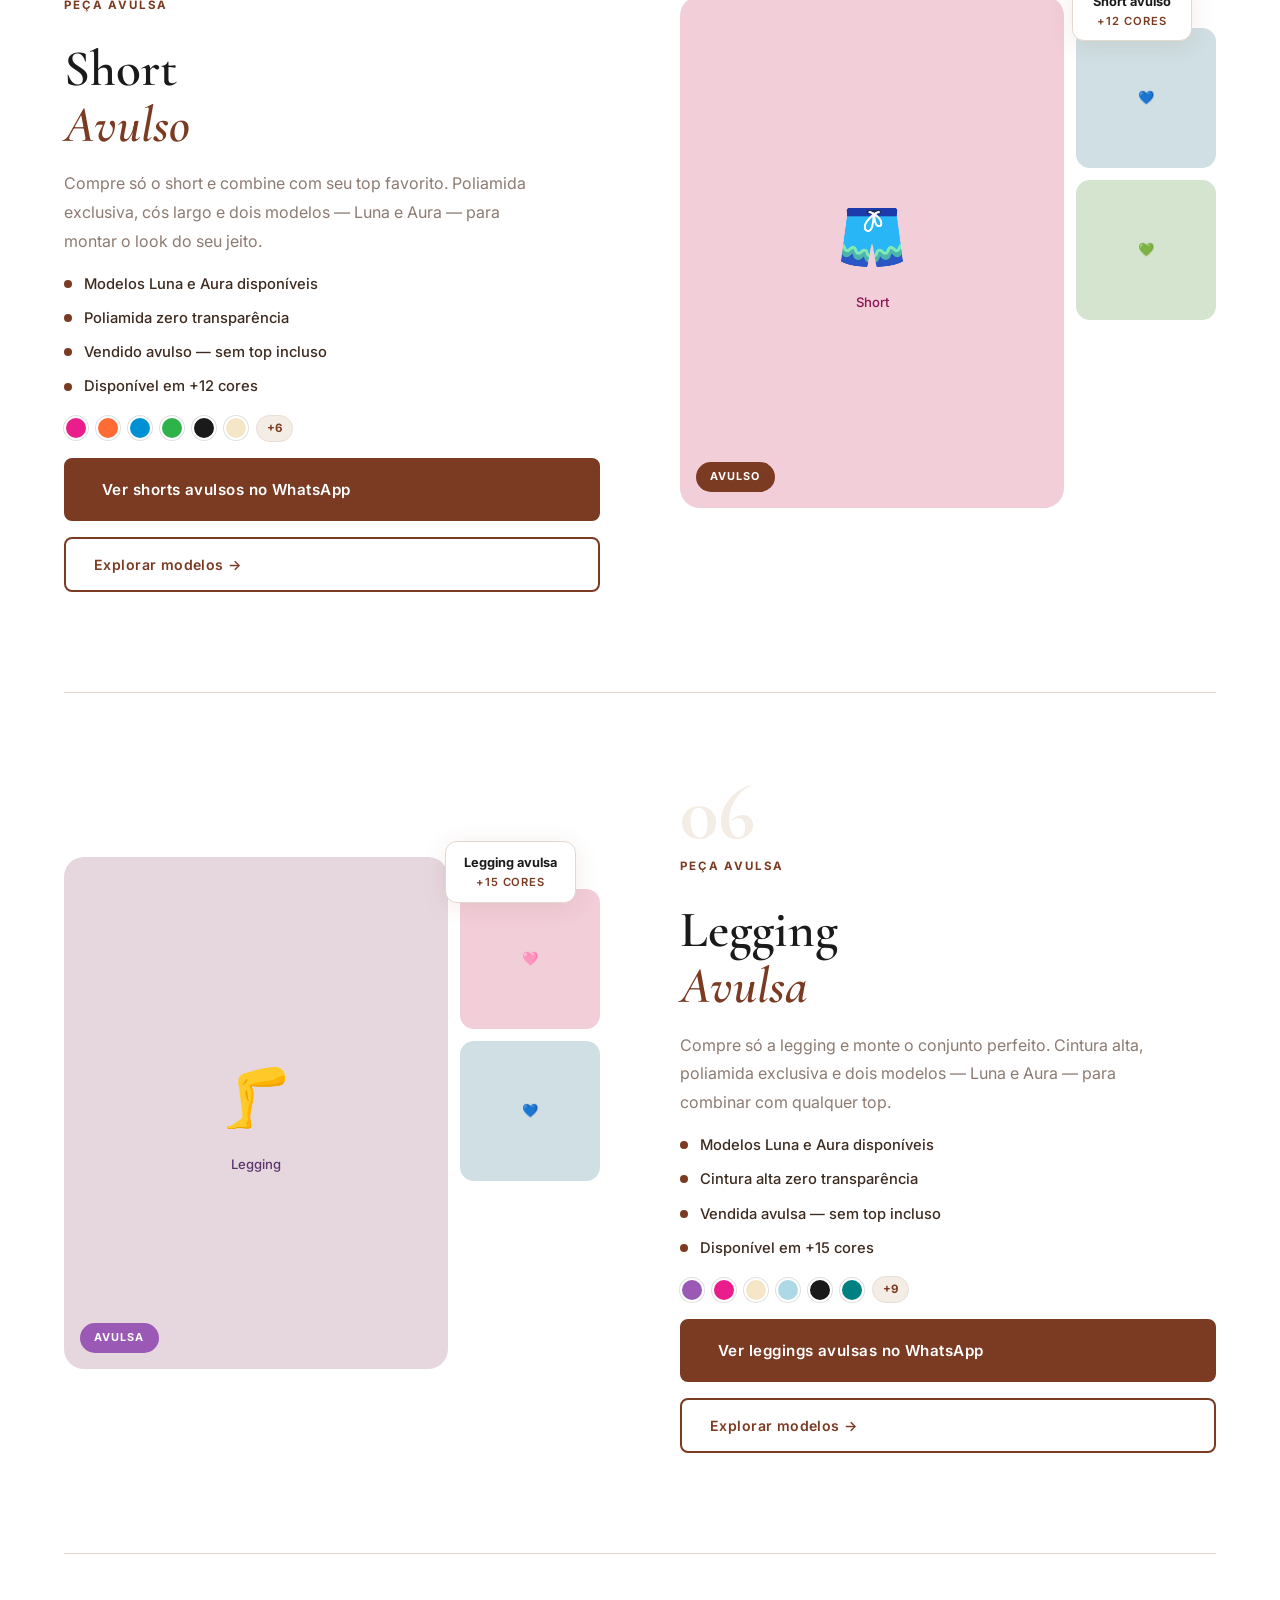
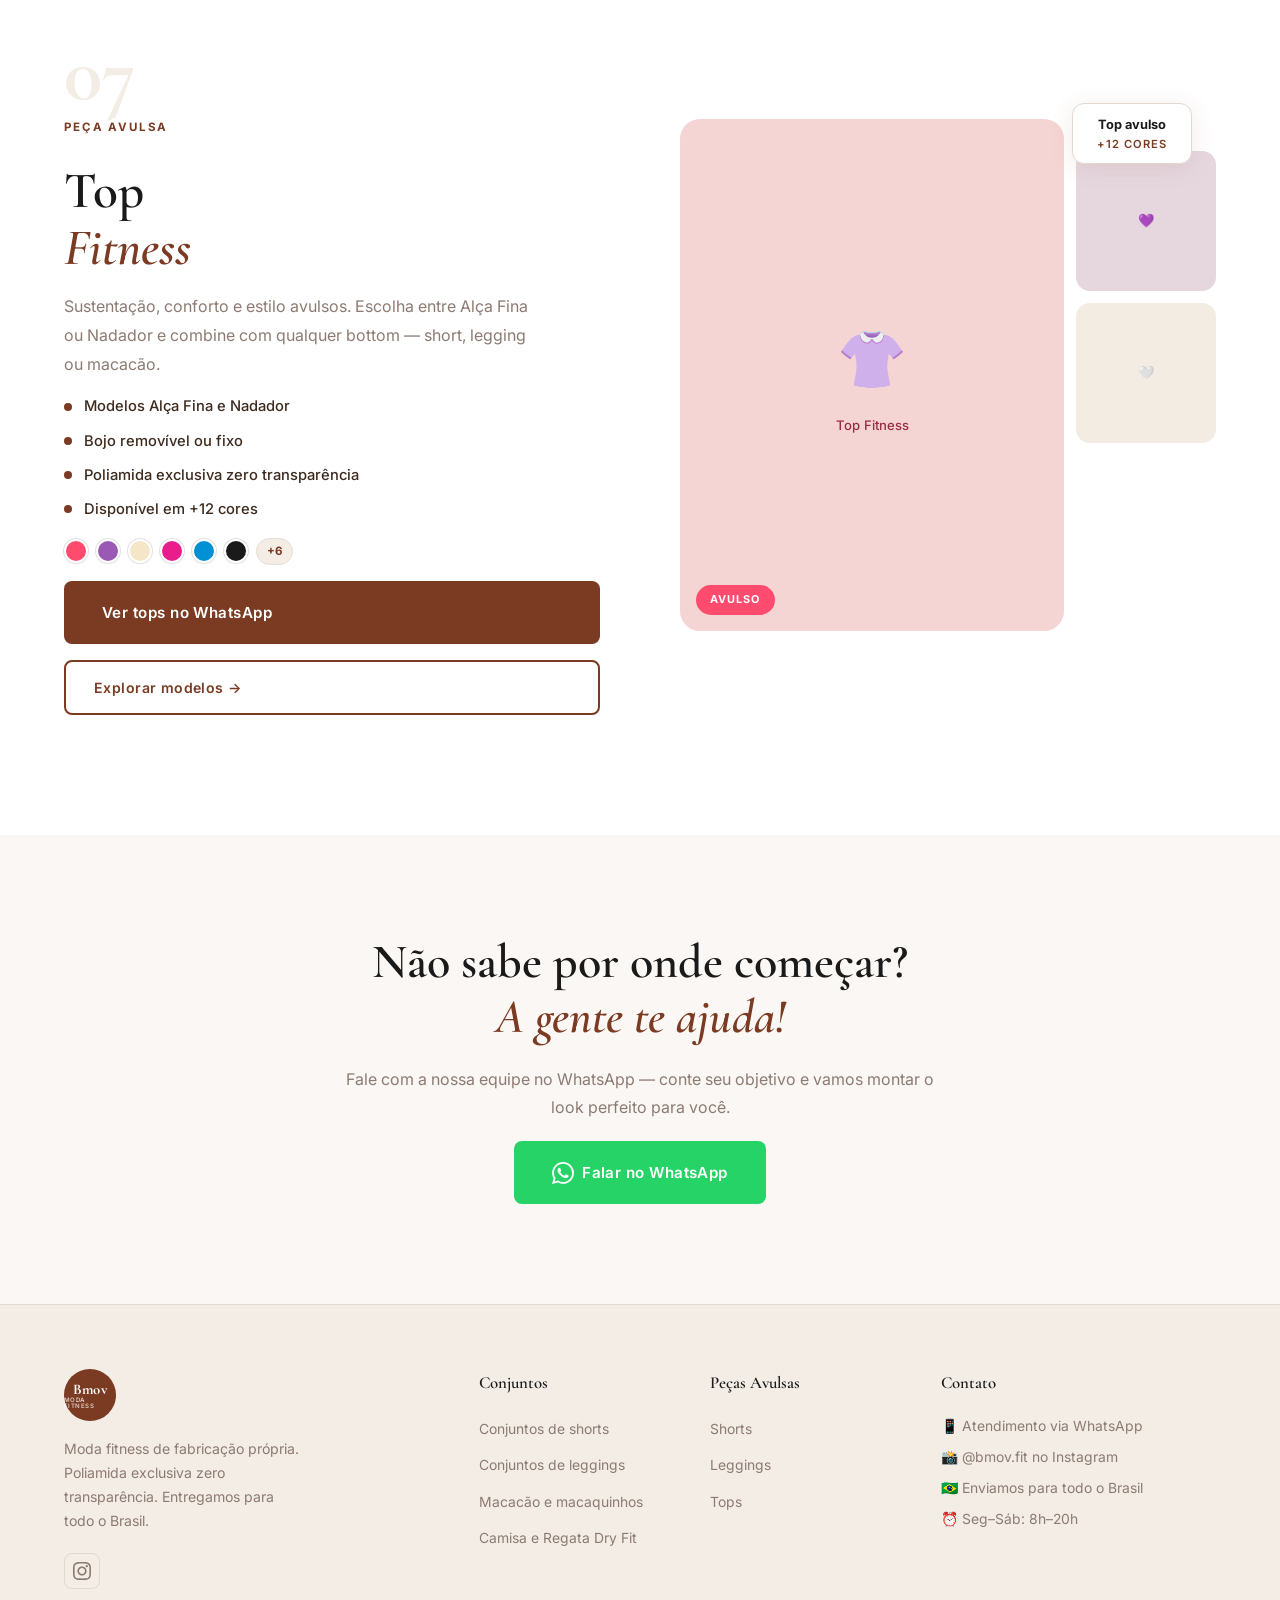
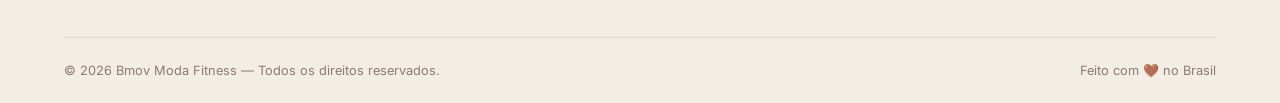
==== commit a1426abb: "Add individual piece categories: short, legging, top Create short.html, legging.html, top.html for a" ====
--- a/categorias.html
+++ b/categorias.html
@@ -61,7 +61,7 @@
         <p class="page-header__sub">Poliamida exclusiva zero transparência. Fabricação própria. Escolha sua categoria e encontre o look perfeito para o seu treino.</p>
         <div class="page-header__stats">
           <div class="ph-stat">
-            <span class="ph-stat__num">4</span>
+            <span class="ph-stat__num">7</span>
             <span class="ph-stat__label">Categorias</span>
           </div>
           <div class="ph-stat__div"></div>
@@ -397,6 +397,165 @@
         </div>
       </div>
 
+      <div class="cat-divider"></div>
+
+      <!-- PEÇAS AVULSAS -->
+      <div class="cat-section-break reveal">
+        <span class="section-tag">Peças avulsas</span>
+        <h2 class="cat-section-break__title">Compre cada <em>peça separada</em></h2>
+        <p class="cat-section-break__sub">Prefere montar o seu próprio look? Compre as peças avulsas e combine do seu jeito.</p>
+      </div>
+
+      <div class="cat-divider"></div>
+
+      <!-- SHORT AVULSO -->
+      <div class="cat-block cat-block--reverse reveal" id="cat-short">
+        <div class="cat-block__media">
+          <div class="cat-media-grid">
+            <div class="cat-media-main">
+              <div class="cat-img-placeholder" style="--accent:#E91E8C">
+                <span class="cat-emoji">🩳</span>
+                <span>Short</span>
+              </div>
+              <div class="cat-media-badge">Avulso</div>
+            </div>
+            <div class="cat-media-side">
+              <div class="cat-img-placeholder cat-img-placeholder--sm" style="--accent:#0090D4"><span>💙</span></div>
+              <div class="cat-img-placeholder cat-img-placeholder--sm" style="--accent:#2DB34A"><span>💚</span></div>
+            </div>
+          </div>
+          <div class="cat-block__floating-tag">
+            <span>Short avulso</span>
+            <span class="tag-sub">+12 cores</span>
+          </div>
+        </div>
+        <div class="cat-block__text">
+          <span class="cat-number">05</span>
+          <span class="section-tag">Peça avulsa</span>
+          <h2 class="cat-title">Short<br /><em>Avulso</em></h2>
+          <p class="cat-desc">
+            Compre só o short e combine com seu top favorito. Poliamida exclusiva, cós largo e dois modelos — Luna e Aura — para montar o look do seu jeito.
+          </p>
+          <ul class="cat-features">
+            <li><span class="feat-dot"></span>Modelos Luna e Aura disponíveis</li>
+            <li><span class="feat-dot"></span>Poliamida zero transparência</li>
+            <li><span class="feat-dot"></span>Vendido avulso — sem top incluso</li>
+            <li><span class="feat-dot"></span>Disponível em +12 cores</li>
+          </ul>
+          <div class="cat-cores">
+            <span class="cor-sm" style="--c:#E91E8C" title="Pink"></span>
+            <span class="cor-sm" style="--c:#FF6B35" title="Laranja"></span>
+            <span class="cor-sm" style="--c:#0090D4" title="Azul"></span>
+            <span class="cor-sm" style="--c:#2DB34A" title="Verde"></span>
+            <span class="cor-sm" style="--c:#1A1A1A" title="Preto"></span>
+            <span class="cor-sm" style="--c:#F5E6C8" title="Nude"></span>
+            <span class="cor-more">+6</span>
+          </div>
+          <a href="https://wa.me/5521998464517?text=Olá!%20Quero%20ver%20os%20Shorts%20avulsos%20da%20Bmov!%20🩳" target="_blank" class="btn btn--brown btn--lg">Ver shorts avulsos no WhatsApp</a>
+          <a href="short.html" class="btn btn--outline">Explorar modelos →</a>
+        </div>
+      </div>
+
+      <div class="cat-divider"></div>
+
+      <!-- LEGGING AVULSA -->
+      <div class="cat-block reveal" id="cat-legging">
+        <div class="cat-block__media">
+          <div class="cat-media-grid">
+            <div class="cat-media-main">
+              <div class="cat-img-placeholder" style="--accent:#9B59B6">
+                <span class="cat-emoji">🦵</span>
+                <span>Legging</span>
+              </div>
+              <div class="cat-media-badge cat-media-badge--purple">Avulsa</div>
+            </div>
+            <div class="cat-media-side">
+              <div class="cat-img-placeholder cat-img-placeholder--sm" style="--accent:#E91E8C"><span>🩷</span></div>
+              <div class="cat-img-placeholder cat-img-placeholder--sm" style="--accent:#0090D4"><span>💙</span></div>
+            </div>
+          </div>
+          <div class="cat-block__floating-tag">
+            <span>Legging avulsa</span>
+            <span class="tag-sub">+15 cores</span>
+          </div>
+        </div>
+        <div class="cat-block__text">
+          <span class="cat-number">06</span>
+          <span class="section-tag">Peça avulsa</span>
+          <h2 class="cat-title">Legging<br /><em>Avulsa</em></h2>
+          <p class="cat-desc">
+            Compre só a legging e monte o conjunto perfeito. Cintura alta, poliamida exclusiva e dois modelos — Luna e Aura — para combinar com qualquer top.
+          </p>
+          <ul class="cat-features">
+            <li><span class="feat-dot"></span>Modelos Luna e Aura disponíveis</li>
+            <li><span class="feat-dot"></span>Cintura alta zero transparência</li>
+            <li><span class="feat-dot"></span>Vendida avulsa — sem top incluso</li>
+            <li><span class="feat-dot"></span>Disponível em +15 cores</li>
+          </ul>
+          <div class="cat-cores">
+            <span class="cor-sm" style="--c:#9B59B6" title="Roxo"></span>
+            <span class="cor-sm" style="--c:#E91E8C" title="Pink"></span>
+            <span class="cor-sm" style="--c:#F5E6C8" title="Nude"></span>
+            <span class="cor-sm" style="--c:#ADD8E6" title="Azul bebê"></span>
+            <span class="cor-sm" style="--c:#1A1A1A" title="Preto"></span>
+            <span class="cor-sm" style="--c:#008080" title="Teal"></span>
+            <span class="cor-more">+9</span>
+          </div>
+          <a href="https://wa.me/5521998464517?text=Olá!%20Quero%20ver%20as%20Leggings%20avulsas%20da%20Bmov!%20🦵" target="_blank" class="btn btn--brown btn--lg">Ver leggings avulsas no WhatsApp</a>
+          <a href="legging.html" class="btn btn--outline">Explorar modelos →</a>
+        </div>
+      </div>
+
+      <div class="cat-divider"></div>
+
+      <!-- TOP AVULSO -->
+      <div class="cat-block cat-block--reverse reveal" id="cat-top">
+        <div class="cat-block__media">
+          <div class="cat-media-grid">
+            <div class="cat-media-main">
+              <div class="cat-img-placeholder" style="--accent:#FF4B6E">
+                <span class="cat-emoji">👚</span>
+                <span>Top Fitness</span>
+              </div>
+              <div class="cat-media-badge cat-media-badge--red">Avulso</div>
+            </div>
+            <div class="cat-media-side">
+              <div class="cat-img-placeholder cat-img-placeholder--sm" style="--accent:#9B59B6"><span>💜</span></div>
+              <div class="cat-img-placeholder cat-img-placeholder--sm" style="--accent:#F5E6C8"><span>🤍</span></div>
+            </div>
+          </div>
+          <div class="cat-block__floating-tag">
+            <span>Top avulso</span>
+            <span class="tag-sub">+12 cores</span>
+          </div>
+        </div>
+        <div class="cat-block__text">
+          <span class="cat-number">07</span>
+          <span class="section-tag">Peça avulsa</span>
+          <h2 class="cat-title">Top<br /><em>Fitness</em></h2>
+          <p class="cat-desc">
+            Sustentação, conforto e estilo avulsos. Escolha entre Alça Fina ou Nadador e combine com qualquer bottom — short, legging ou macacão.
+          </p>
+          <ul class="cat-features">
+            <li><span class="feat-dot"></span>Modelos Alça Fina e Nadador</li>
+            <li><span class="feat-dot"></span>Bojo removível ou fixo</li>
+            <li><span class="feat-dot"></span>Poliamida exclusiva zero transparência</li>
+            <li><span class="feat-dot"></span>Disponível em +12 cores</li>
+          </ul>
+          <div class="cat-cores">
+            <span class="cor-sm" style="--c:#FF4B6E" title="Coral"></span>
+            <span class="cor-sm" style="--c:#9B59B6" title="Roxo"></span>
+            <span class="cor-sm" style="--c:#F5E6C8" title="Nude"></span>
+            <span class="cor-sm" style="--c:#E91E8C" title="Pink"></span>
+            <span class="cor-sm" style="--c:#0090D4" title="Azul"></span>
+            <span class="cor-sm" style="--c:#1A1A1A" title="Preto"></span>
+            <span class="cor-more">+6</span>
+          </div>
+          <a href="https://wa.me/5521998464517?text=Olá!%20Quero%20ver%20os%20Tops%20da%20Bmov!%20👚" target="_blank" class="btn btn--brown btn--lg">Ver tops no WhatsApp</a>
+          <a href="top.html" class="btn btn--outline">Explorar modelos →</a>
+        </div>
+      </div>
+
     </div>
   </section>
 
@@ -431,7 +590,7 @@
           </div>
         </div>
         <div class="footer__links">
-          <h4>Categorias</h4>
+          <h4>Conjuntos</h4>
           <ul>
             <li><a href="shorts.html">Conjuntos de shorts</a></li>
             <li><a href="leggings.html">Conjuntos de leggings</a></li>
@@ -440,12 +599,11 @@
           </ul>
         </div>
         <div class="footer__links">
-          <h4>Links</h4>
+          <h4>Peças Avulsas</h4>
           <ul>
-            <li><a href="index.html">Início</a></li>
-            <li><a href="index.html#diferenciais">Diferenciais</a></li>
-            <li><a href="index.html#cores">Cores</a></li>
-            <li><a href="index.html#contato">Atacado</a></li>
+            <li><a href="short.html">Shorts</a></li>
+            <li><a href="legging.html">Leggings</a></li>
+            <li><a href="top.html">Tops</a></li>
           </ul>
         </div>
         <div class="footer__contact">
--- a/categorias.css
+++ b/categorias.css
@@ -396,6 +396,28 @@
 
 @media (max-width: 640px) {
   .subcat-grid { grid-template-columns: 1fr; gap: 16px; }
+}
+
+/* ── SECTION BREAK (Peças Avulsas) ── */
+.cat-section-break {
+  padding: 60px 0 20px;
+  text-align: center;
+}
+.cat-section-break__title {
+  font-family: var(--font-display);
+  font-size: clamp(2rem, 4vw, 3rem);
+  font-weight: 600;
+  color: var(--black);
+  line-height: 1.15;
+  margin: 12px 0 16px;
+}
+.cat-section-break__title em { color: var(--brown); font-style: italic; }
+.cat-section-break__sub {
+  font-size: 1rem;
+  color: var(--muted);
+  line-height: 1.75;
+  max-width: 520px;
+  margin: 0 auto;
 }
 
 /* ── DIVIDER ── */
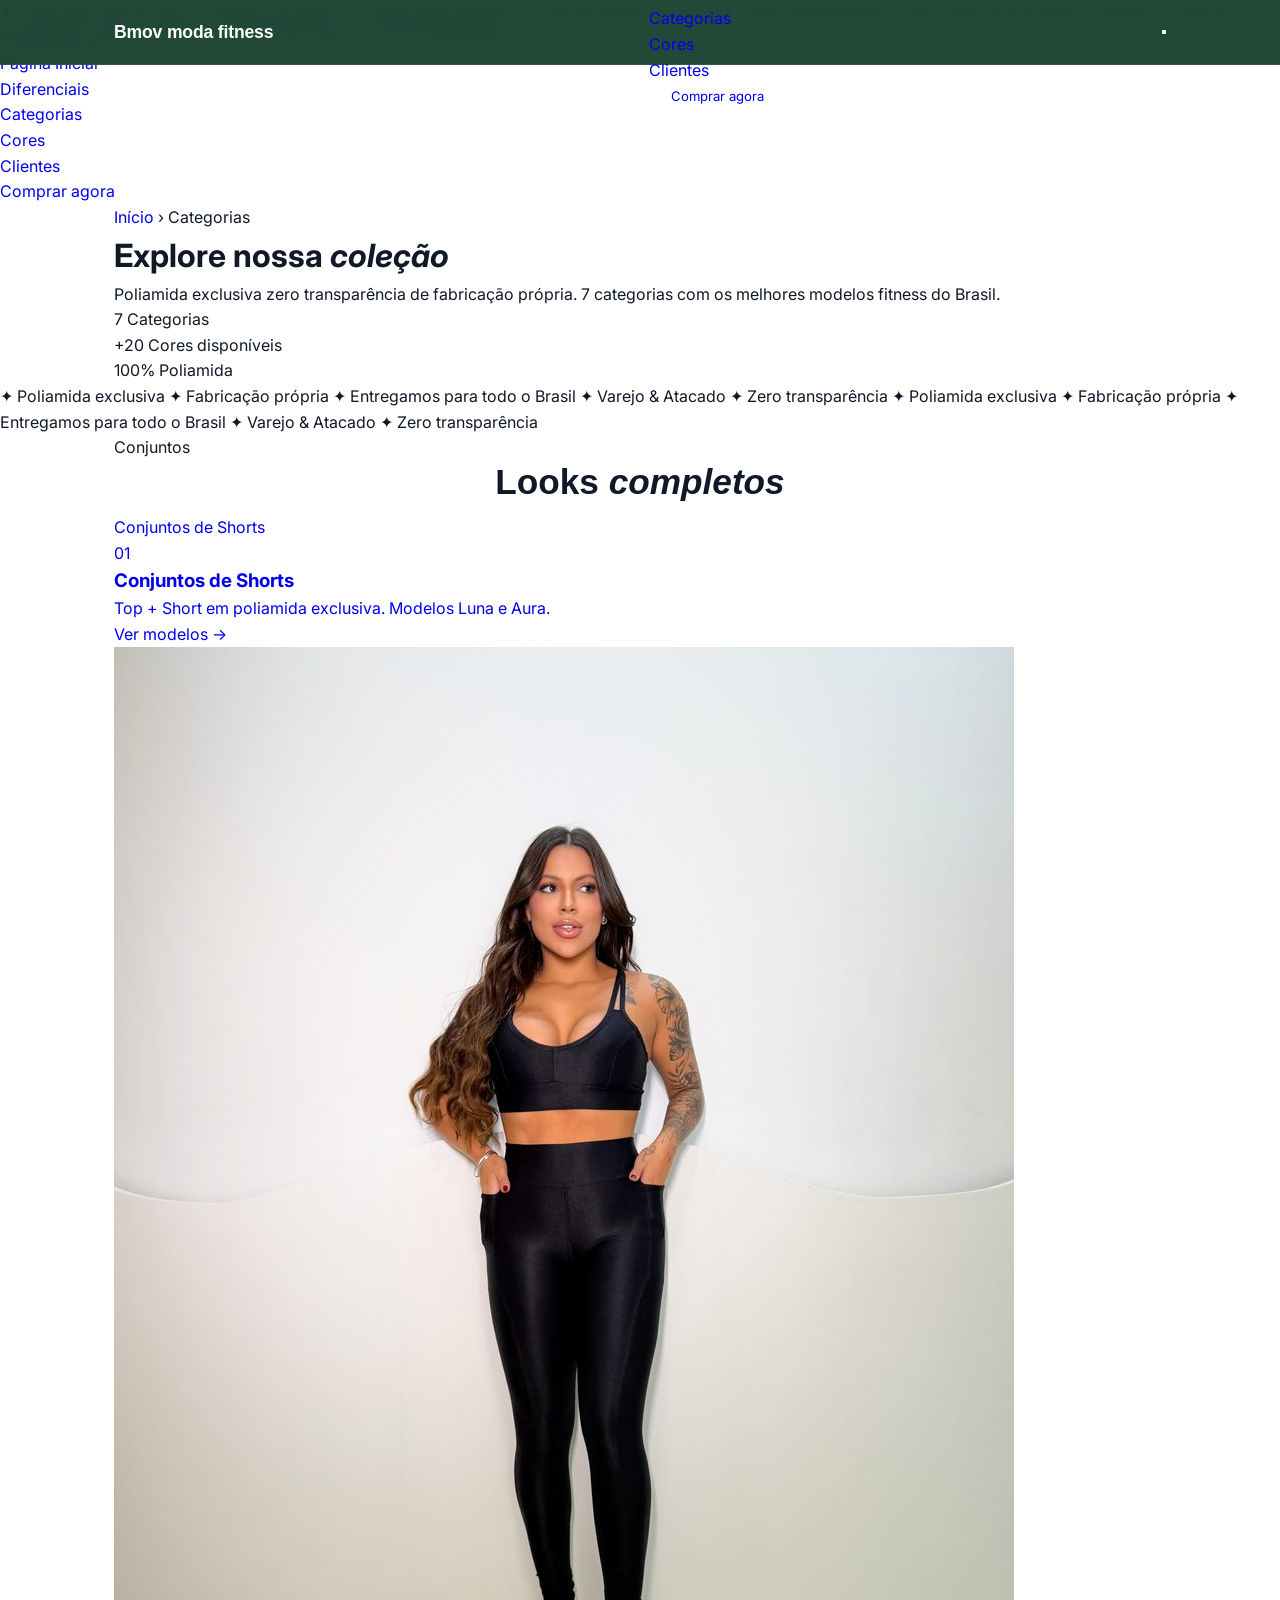
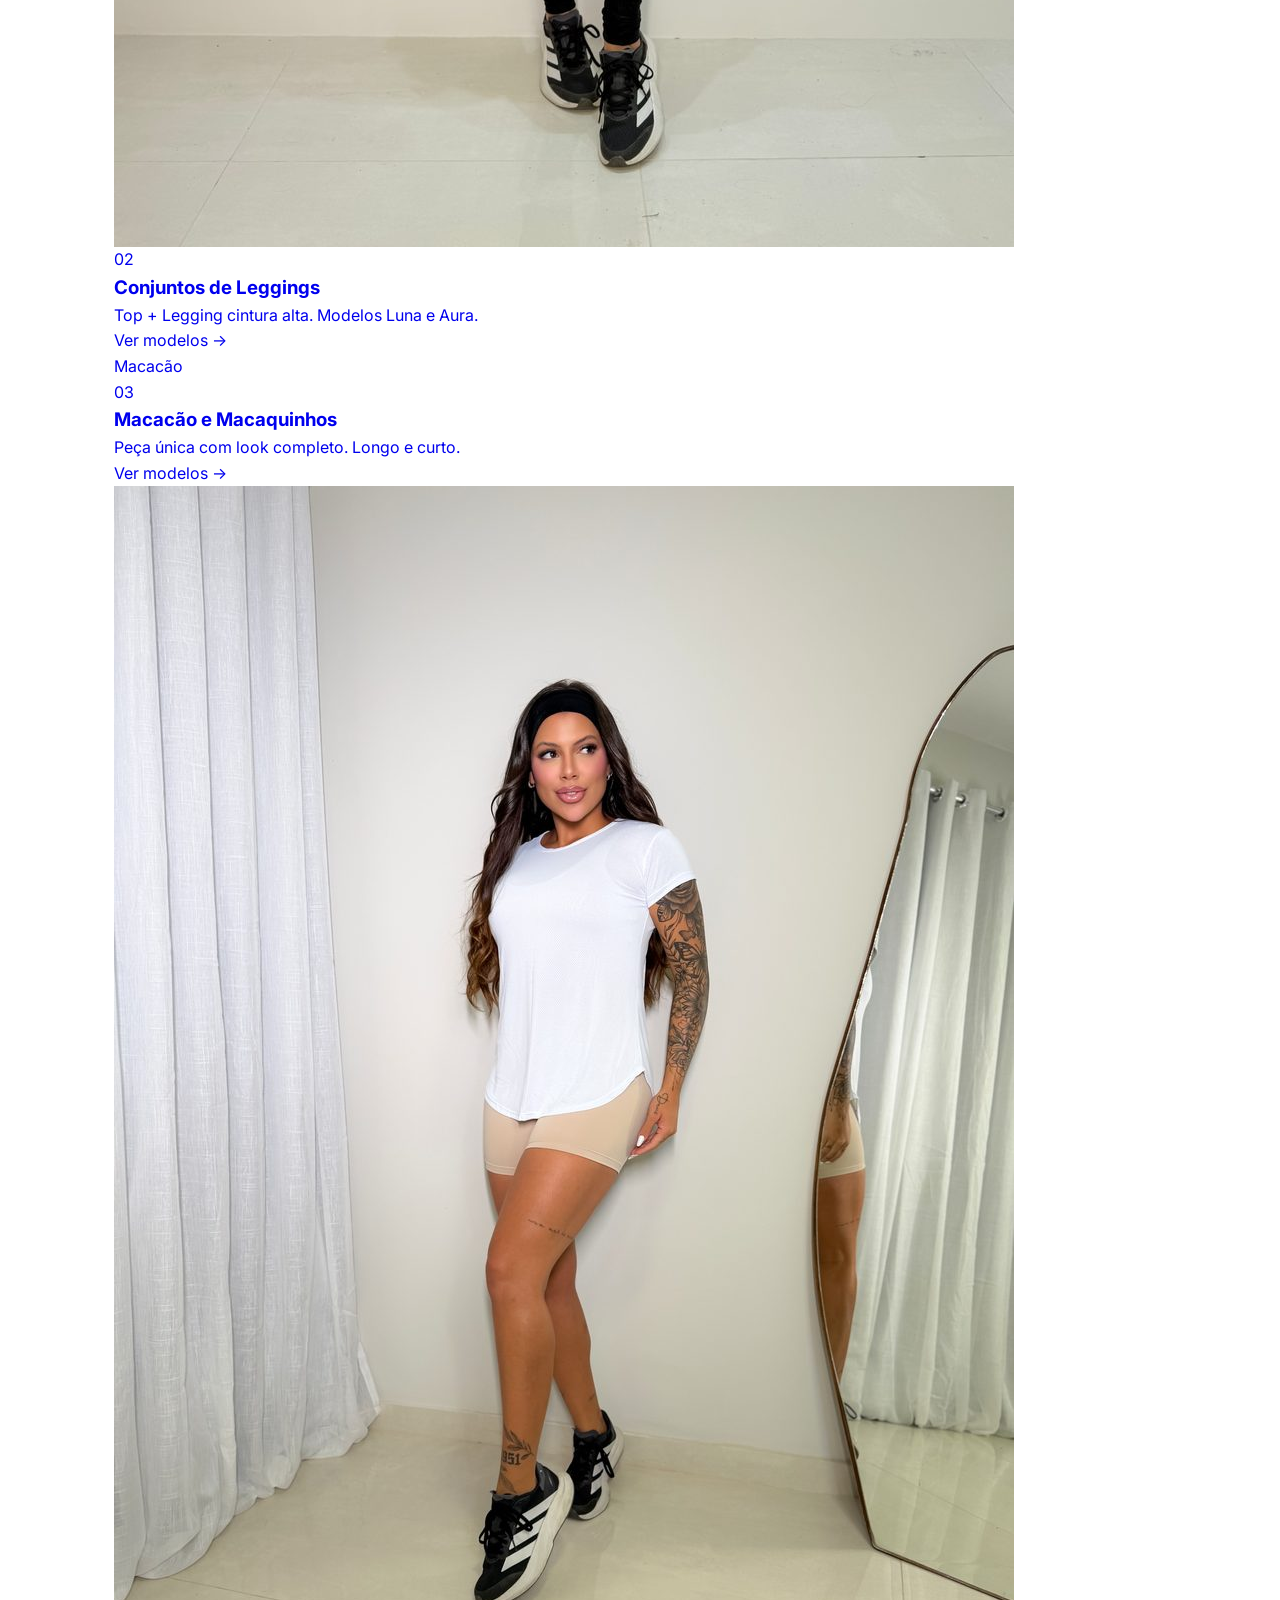
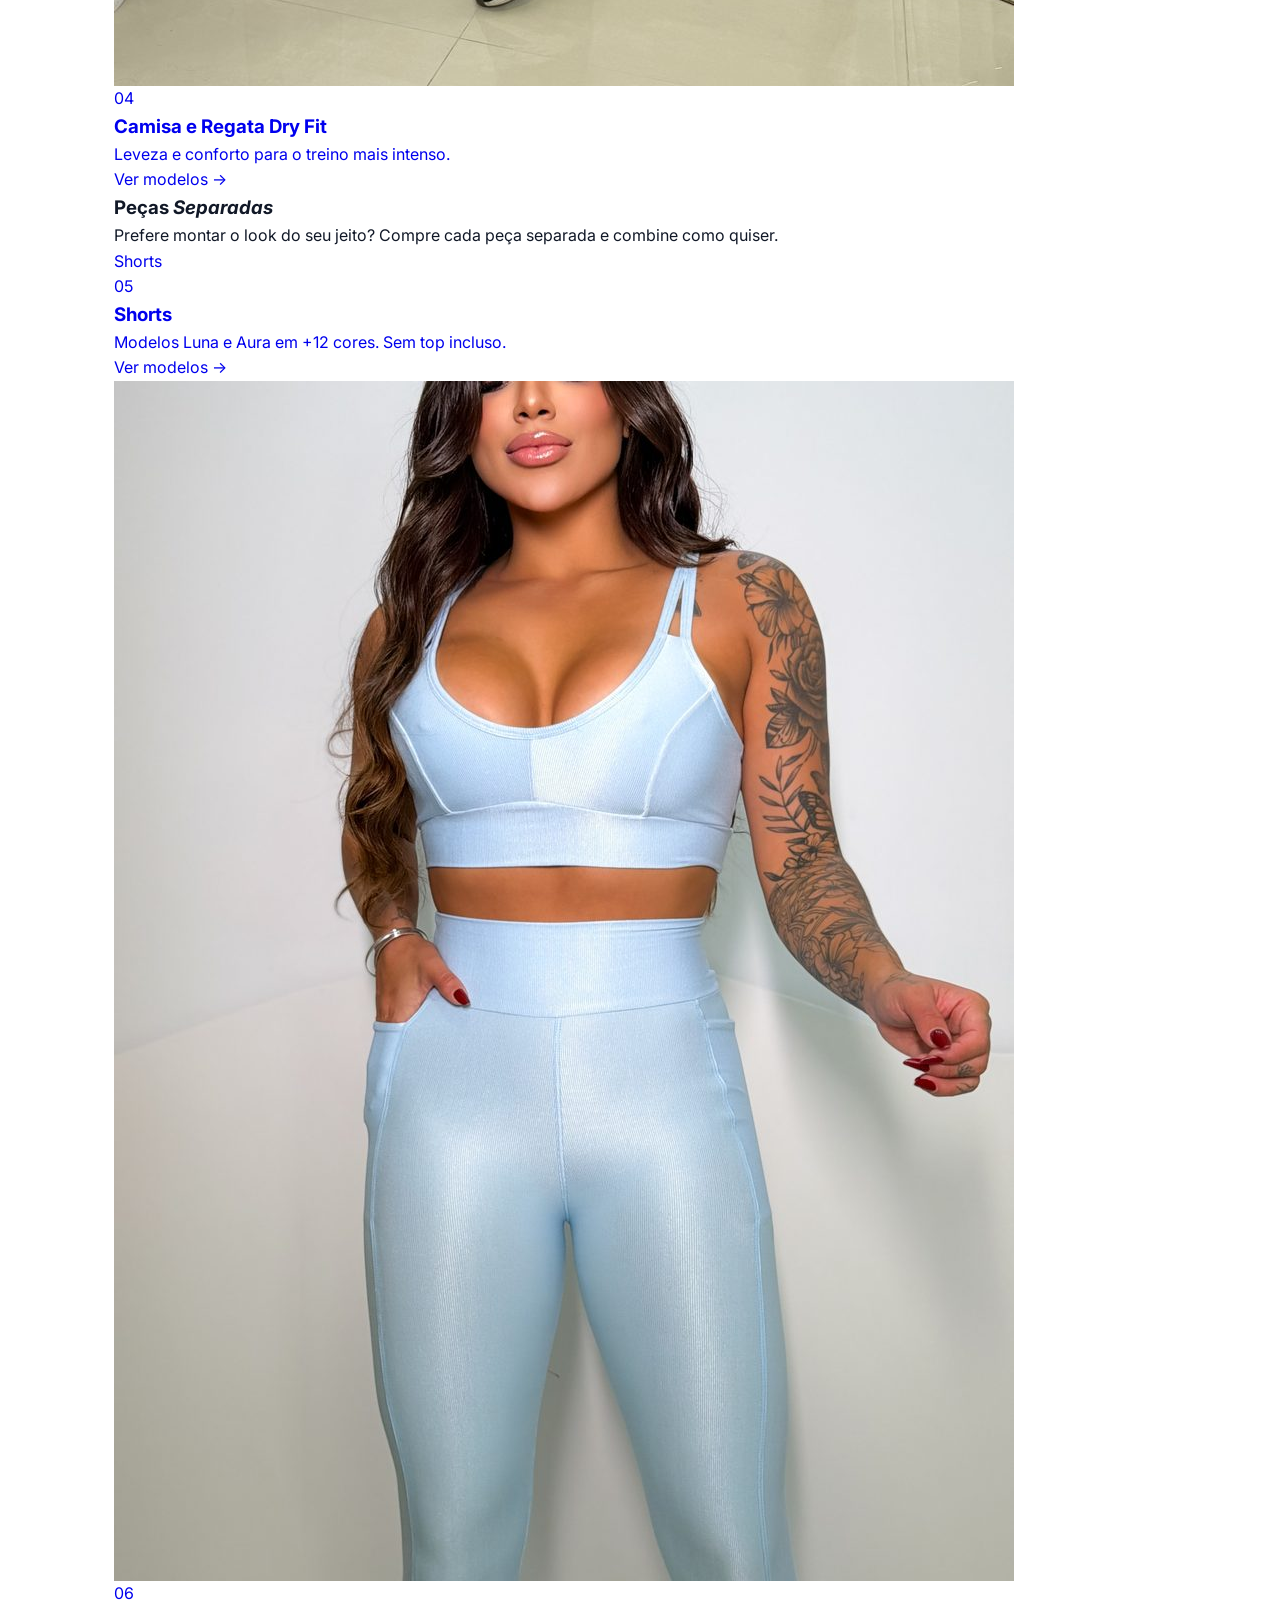
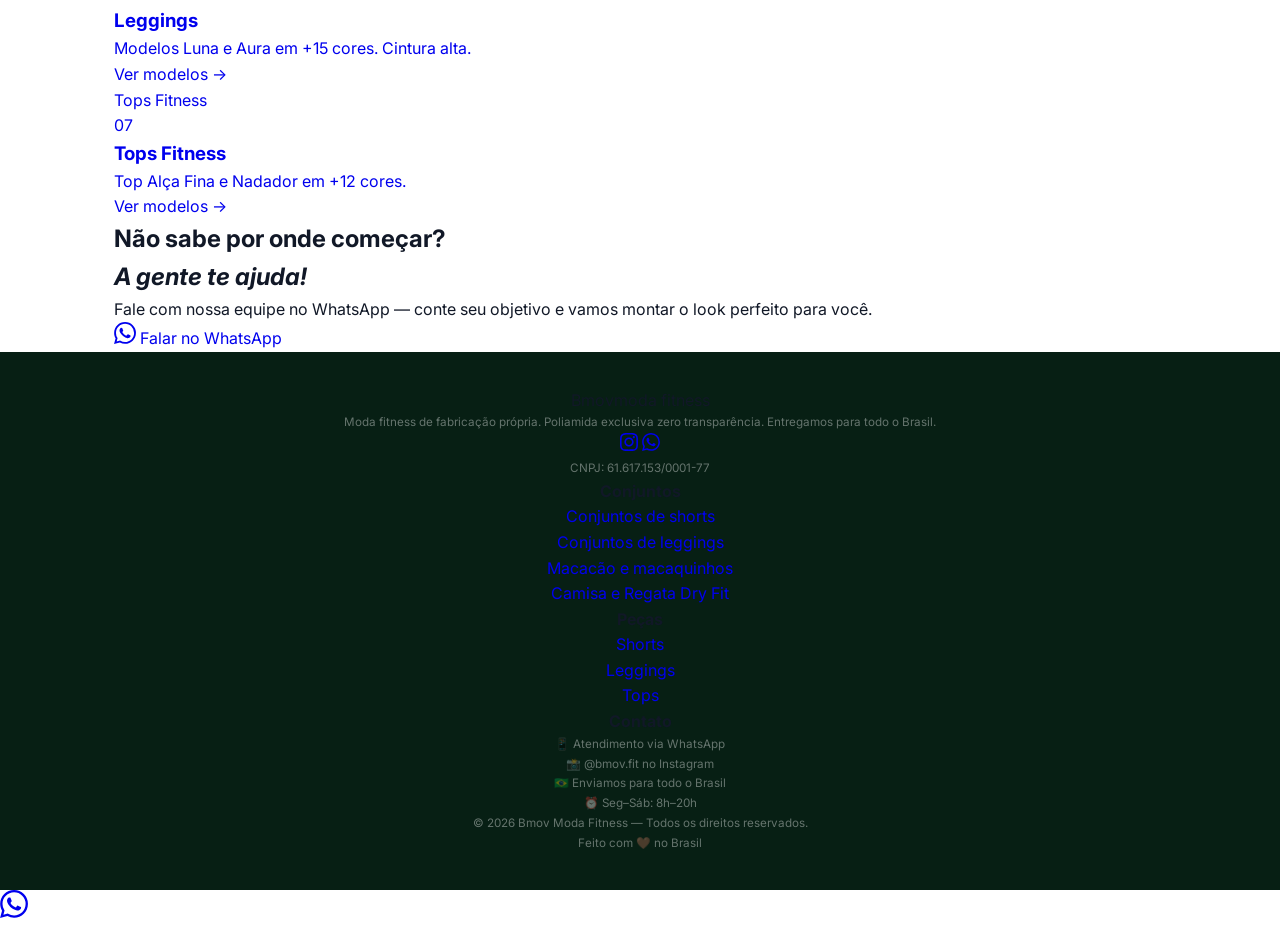
==== commit deda5c62: "Refactor category pages and update main site structure Co-Authored-By: Claude Sonnet 4.6 <noreply@an" ====
--- a/categorias.html
+++ b/categorias.html
@@ -1,4 +1,4 @@
-<!DOCTYPE html>
+﻿<!DOCTYPE html>
 <html lang="pt-BR">
 <head>
   <meta charset="UTF-8" />
@@ -8,12 +8,26 @@
   <link rel="preconnect" href="https://fonts.gstatic.com" crossorigin />
   <link href="https://fonts.googleapis.com/css2?family=Cormorant+Garamond:ital,wght@0,400;0,500;0,600;0,700;1,400;1,600&family=Inter:wght@300;400;500;600;700&display=swap" rel="stylesheet" />
   <link rel="stylesheet" href="style.css" />
-  <link rel="stylesheet" href="categorias.css" />
+  
 </head>
 <body>
 
-  <!-- NAV -->
-  <nav class="nav scrolled" id="nav">
+  <div class="promo-bar">
+    <div class="promo-bar__track">
+      <span>✦ Frete para todo o Brasil</span>
+      <span>✦ Varejo & Atacado</span>
+      <span>✦ Fabricação própria</span>
+      <span>✦ 100% Poliamida Exclusiva</span>
+      <span>✦ Zero transparência</span>
+      <span>✦ Frete para todo o Brasil</span>
+      <span>✦ Varejo & Atacado</span>
+      <span>✦ Fabricação própria</span>
+      <span>✦ 100% Poliamida Exclusiva</span>
+      <span>✦ Zero transparência</span>
+    </div>
+  </div>
+
+  <nav class="nav" id="nav">
     <div class="nav__inner">
       <a href="index.html" class="nav__logo">
         <div class="logo-circle">
@@ -35,7 +49,6 @@
     </div>
   </nav>
 
-  <!-- MOBILE MENU -->
   <div class="mobile-menu" id="mobileMenu">
     <ul>
       <li><a href="index.html" class="mobile-link">Página Inicial</a></li>
@@ -47,7 +60,6 @@
     </ul>
   </div>
 
-  <!-- PAGE HEADER -->
   <header class="page-header">
     <div class="page-header__bg"></div>
     <div class="container">
@@ -55,10 +67,10 @@
         <div class="breadcrumb">
           <a href="index.html">Início</a>
           <span>›</span>
-          <span>Coleção</span>
-        </div>
-        <h1 class="page-header__title">Nossa <em>Coleção</em></h1>
-        <p class="page-header__sub">Poliamida exclusiva zero transparência. Fabricação própria. Escolha sua categoria e encontre o look perfeito para o seu treino.</p>
+          <span>Categorias</span>
+        </div>
+        <h1 class="page-header__title">Explore nossa <em>coleção</em></h1>
+        <p class="page-header__sub">Poliamida exclusiva zero transparência de fabricação própria. 7 categorias com os melhores modelos fitness do Brasil.</p>
         <div class="page-header__stats">
           <div class="ph-stat">
             <span class="ph-stat__num">7</span>
@@ -72,14 +84,13 @@
           <div class="ph-stat__div"></div>
           <div class="ph-stat">
             <span class="ph-stat__num">100%</span>
-            <span class="ph-stat__label">Fabricação própria</span>
+            <span class="ph-stat__label">Poliamida</span>
           </div>
         </div>
       </div>
     </div>
   </header>
 
-  <!-- TRUST BAR -->
   <div class="trust-bar">
     <div class="trust-bar__inner">
       <span>✦ Poliamida exclusiva</span>
@@ -95,467 +106,122 @@
     </div>
   </div>
 
-  <!-- CATEGORIAS GRID -->
-  <section class="categorias-section">
-    <div class="container">
-
-      <!-- CONJUNTOS DE SHORTS -->
-      <div class="cat-block cat-block--reverse reveal" id="cat-shorts">
-        <div class="cat-block__media">
-          <div class="cat-media-grid">
-            <div class="cat-media-main">
-              <div class="cat-img-placeholder" style="--accent:#E91E8C">
-                <span class="cat-emoji">🩳</span>
-                <span>Conjunto Short</span>
-              </div>
-              <div class="cat-media-badge">Mais vendido</div>
-            </div>
-            <div class="cat-media-side">
-              <div class="cat-img-placeholder cat-img-placeholder--sm" style="--accent:#0090D4">
-                <span>💙</span>
-              </div>
-              <div class="cat-img-placeholder cat-img-placeholder--sm" style="--accent:#2DB34A">
-                <span>💚</span>
-              </div>
-            </div>
-          </div>
-          <div class="cat-block__floating-tag">
-            <span>Short Corridinha</span>
-            <span class="tag-sub">+12 cores</span>
-          </div>
-        </div>
-        <div class="cat-block__text">
-          <span class="cat-number">01</span>
-          <span class="section-tag">Categoria</span>
-          <h2 class="cat-title">Conjuntos<br /><em>de Shorts</em></h2>
-          <p class="cat-desc">
-            O look perfeito para quem treina com estilo. Nossos conjuntos de shorts combinam top e short Corridinha em poliamida exclusiva — sem transparência, com modelagem que abraça e valoriza cada detalhe.
-          </p>
-          <ul class="cat-features">
-            <li><span class="feat-dot"></span>Top alça fina ou nadador</li>
-            <li><span class="feat-dot"></span>Short Corridinha com cós largo</li>
-            <li><span class="feat-dot"></span>Poliamida zero transparência</li>
-            <li><span class="feat-dot"></span>Disponível em +12 cores</li>
-          </ul>
-          <div class="cat-cores">
-            <span class="cor-sm" style="--c:#E91E8C" title="Pink"></span>
-            <span class="cor-sm" style="--c:#FF6B35" title="Laranja"></span>
-            <span class="cor-sm" style="--c:#0090D4" title="Azul"></span>
-            <span class="cor-sm" style="--c:#2DB34A" title="Verde"></span>
-            <span class="cor-sm" style="--c:#FF0000" title="Vermelho"></span>
-            <span class="cor-sm" style="--c:#1A1A1A" title="Preto"></span>
-            <span class="cor-sm" style="--c:#F5E6C8" title="Nude"></span>
-            <span class="cor-more">+5</span>
-          </div>
-          <a href="https://wa.me/5521998464517?text=Olá!%20Quero%20ver%20os%20Conjuntos%20de%20Shorts%20da%20Bmov%20Moda%20Fitness!%20🩳" target="_blank" class="btn btn--brown btn--lg">
-            Ver conjuntos de shorts
-          </a>
-          <a href="shorts.html" class="btn btn--outline">Explorar modelos →</a>
-        </div>
-      </div>
-
-      <!-- SUBCATEGORIAS SHORTS -->
-      <div class="subcat-section reveal">
-        <p class="subcat-label">Escolha o modelo</p>
-        <div class="subcat-grid">
-          <div class="subcat-card">
-            <div class="subcat-card__img">
-              <div class="cat-img-placeholder" style="--accent:#E91E8C">
-                <span class="cat-emoji" style="font-size:2.2rem">🩳</span>
-                <span>Short Luna</span>
-              </div>
-            </div>
-            <div class="subcat-card__body">
-              <h3 class="subcat-card__title">Short Luna</h3>
-              <p class="subcat-card__desc">Poliamida de alta qualidade com caimento perfeito. Zero transparência e disponível em diversas cores.</p>
-              <a href="https://wa.me/5521998464517?text=Olá!%20Quero%20ver%20o%20Short%20Luna%20da%20Bmov!%20🩳" target="_blank" class="btn btn--brown btn--sm">Ver cores</a>
-            </div>
-          </div>
-          <div class="subcat-card">
-            <div class="subcat-card__img">
-              <div class="cat-img-placeholder" style="--accent:#7B3A22">
-                <span class="cat-emoji" style="font-size:2.2rem">✨</span>
-                <span>Short Aura</span>
-              </div>
-            </div>
-            <div class="subcat-card__body">
-              <h3 class="subcat-card__title">Short Aura</h3>
-              <p class="subcat-card__desc">Modelagem exclusiva Aura com textura diferenciada. Mais estrutura, mais estilo e o mesmo conforto.</p>
-              <a href="https://wa.me/5521998464517?text=Olá!%20Quero%20ver%20o%20Short%20Aura%20da%20Bmov!%20✨" target="_blank" class="btn btn--brown btn--sm">Ver cores</a>
-            </div>
-          </div>
-        </div>
-      </div>
-
-      <div class="cat-divider"></div>
-
-      <!-- CONJUNTOS DE LEGGINGS -->
-      <div class="cat-block reveal" id="cat-leggings">
-        <div class="cat-block__media">
-          <div class="cat-media-grid">
-            <div class="cat-media-main">
-              <div class="cat-gallery" id="gallery-leggings">
-                <img src="images_web/leggings/IMG_7711.jpg" alt="Conjunto Aura" class="active" />
-                <img src="images_web/leggings/IMG_7720.jpg" alt="Conjunto Aura" />
-                <img src="images_web/leggings/IMG_7730.jpg" alt="Conjunto Aura" />
-                <img src="images_web/leggings/IMG_7740.jpg" alt="Conjunto Aura" />
-                <img src="images_web/leggings/IMG_8591.jpg" alt="Conjunto Aura" />
-                <div class="cat-gallery-dots"></div>
-              </div>
-              <div class="cat-media-badge cat-media-badge--purple">Cintura alta</div>
-            </div>
-            <div class="cat-media-side">
-              <div class="cat-side-img">
-                <img src="images_web/leggings/IMG_7712.jpg" alt="Conjunto Aura detalhe" />
-              </div>
-              <div class="cat-side-img">
-                <img src="images_web/leggings/IMG_7713.jpg" alt="Conjunto Aura detalhe" />
-              </div>
-            </div>
-          </div>
-          <div class="cat-block__floating-tag">
-            <span>Conjunto Aura</span>
-            <span class="tag-sub">Cintura alta</span>
-          </div>
-        </div>
-        <div class="cat-block__text">
-          <span class="cat-number">02</span>
-          <span class="section-tag">Categoria</span>
-          <h2 class="cat-title">Conjuntos<br /><em>de Leggings</em></h2>
-          <p class="cat-desc">
-            Para quem prefere cobertura total sem abrir mão do estilo. A legging modeladora de cintura alta com top coordenado é o conjunto mais elegante e funcional da coleção Bmov.
-          </p>
-          <ul class="cat-features">
-            <li><span class="feat-dot"></span>Conjunto Aura — modelagem exclusiva</li>
-            <li><span class="feat-dot"></span>Conjunto Luna — em breve</li>
-            <li><span class="feat-dot"></span>Legging cintura alta firme, sem ceder</li>
-            <li><span class="feat-dot"></span>Disponível em +15 cores</li>
-          </ul>
-          <div class="cat-cores">
-            <span class="cor-sm" style="--c:#9B59B6" title="Roxo"></span>
-            <span class="cor-sm" style="--c:#FF6B35" title="Laranja"></span>
-            <span class="cor-sm" style="--c:#F5E6C8" title="Nude"></span>
-            <span class="cor-sm" style="--c:#ADD8E6" title="Azul bebê"></span>
-            <span class="cor-sm" style="--c:#E91E8C" title="Pink"></span>
-            <span class="cor-sm" style="--c:#1A1A1A" title="Preto"></span>
-            <span class="cor-sm" style="--c:#008080" title="Teal"></span>
-            <span class="cor-more">+8</span>
-          </div>
-          <a href="https://wa.me/5521998464517?text=Olá!%20Quero%20ver%20os%20Conjuntos%20de%20Leggings%20da%20Bmov%20Moda%20Fitness!%20🦵" target="_blank" class="btn btn--brown btn--lg">
-            Ver conjuntos de leggings
-          </a>
-          <a href="leggings.html" class="btn btn--outline">Explorar modelos →</a>
-        </div>
-      </div>
-
-      <!-- SUBCATEGORIAS LEGGINGS -->
-      <div class="subcat-section reveal">
-        <p class="subcat-label">Escolha o modelo</p>
-        <div class="subcat-grid">
-          <div class="subcat-card">
-            <div class="subcat-card__img">
-              <div class="cat-img-placeholder" style="--accent:#9B59B6">
-                <span class="cat-emoji" style="font-size:2.2rem">🦵</span>
-                <span>Legging Luna</span>
-              </div>
-            </div>
-            <div class="subcat-card__body">
-              <h3 class="subcat-card__title">Legging Luna</h3>
-              <p class="subcat-card__desc">Poliamida clássica com cintura alta e compressão perfeita. A base do guarda-roupa fitness.</p>
-              <a href="https://wa.me/5521998464517?text=Olá!%20Quero%20ver%20a%20Legging%20Luna%20da%20Bmov!%20🦵" target="_blank" class="btn btn--brown btn--sm">Ver cores</a>
-            </div>
-          </div>
-          <div class="subcat-card">
-            <div class="subcat-card__img">
-              <div class="cat-img-placeholder" style="--accent:#7B3A22">
-                <span class="cat-emoji" style="font-size:2.2rem">✨</span>
-                <span>Legging Aura</span>
-              </div>
-            </div>
-            <div class="subcat-card__body">
-              <h3 class="subcat-card__title">Legging Aura</h3>
-              <p class="subcat-card__desc">Textura exclusiva Aura com design diferenciado. Modelagem que valoriza e uma pegada premium inconfundível.</p>
-              <a href="https://wa.me/5521998464517?text=Olá!%20Quero%20ver%20a%20Legging%20Aura%20da%20Bmov!%20✨" target="_blank" class="btn btn--brown btn--sm">Ver cores</a>
-            </div>
-          </div>
-        </div>
-      </div>
-
-      <div class="cat-divider"></div>
-
-      <!-- MACACÃO E MACAQUINHOS -->
-      <div class="cat-block cat-block--reverse reveal" id="cat-macacao">
-        <div class="cat-block__media">
-          <div class="cat-media-grid">
-            <div class="cat-media-main">
-              <div class="cat-img-placeholder" style="--accent:#FF4B6E">
-                <span class="cat-emoji">👗</span>
-                <span>Macacão Fitness</span>
-              </div>
-              <div class="cat-media-badge cat-media-badge--red">Tendência</div>
-            </div>
-            <div class="cat-media-side">
-              <div class="cat-img-placeholder cat-img-placeholder--sm" style="--accent:#1A1A1A">
-                <span>🖤</span>
-              </div>
-              <div class="cat-img-placeholder cat-img-placeholder--sm" style="--accent:#FF6B35">
-                <span>🧡</span>
-              </div>
-            </div>
-          </div>
-          <div class="cat-block__floating-tag">
-            <span>Macacão completo</span>
-            <span class="tag-sub">Look único</span>
-          </div>
-        </div>
-        <div class="cat-block__text">
-          <span class="cat-number">03</span>
-          <span class="section-tag">Categoria</span>
-          <h2 class="cat-title">Macacão e<br /><em>Macaquinhos</em></h2>
-          <p class="cat-desc">
-            Um look completo em uma única peça. O macacão e macaquinho Bmov são tendência no fitness e fora dele — praticidade, elegância e o mesmo tecido poliamida exclusivo que não transparece.
-          </p>
-          <ul class="cat-features">
-            <li><span class="feat-dot"></span>Macacão longo e macaquinho curto</li>
-            <li><span class="feat-dot"></span>Alça regulável ou nadador</li>
-            <li><span class="feat-dot"></span>Poliamida premium exclusiva</li>
-            <li><span class="feat-dot"></span>Versátil: academia e passeio</li>
-          </ul>
-          <div class="cat-cores">
-            <span class="cor-sm" style="--c:#FF4B6E" title="Coral"></span>
-            <span class="cor-sm" style="--c:#1A1A1A" title="Preto"></span>
-            <span class="cor-sm" style="--c:#FF6B35" title="Laranja"></span>
-            <span class="cor-sm" style="--c:#0090D4" title="Azul"></span>
-            <span class="cor-sm" style="--c:#E0E0E0" title="Branco"></span>
-            <span class="cor-sm" style="--c:#F5E6C8" title="Nude"></span>
-            <span class="cor-more">+4</span>
-          </div>
-          <a href="https://wa.me/5521998464517?text=Olá!%20Quero%20ver%20os%20Macacões%20e%20Macaquinhos%20da%20Bmov%20Moda%20Fitness!%20👗" target="_blank" class="btn btn--brown btn--lg">
-            Ver macacões e macaquinhos
-          </a>
-          <a href="macacao.html" class="btn btn--outline">Explorar modelos →</a>
-        </div>
-      </div>
-
-      <div class="cat-divider"></div>
-
-      <!-- CAMISA E REGATA DRY FIT -->
-      <div class="cat-block reveal" id="cat-dryfit">
-        <div class="cat-block__media">
-          <div class="cat-media-grid">
-            <div class="cat-media-main">
-              <div class="cat-gallery" id="gallery-dryfit">
-                <img src="images_web/dryfit/IMG_0714.jpg" alt="Camisa Dry Fit" class="active" />
-                <img src="images_web/dryfit/IMG_0717.jpg" alt="Camisa Dry Fit" />
-                <img src="images_web/dryfit/IMG_0720.jpg" alt="Camisa Dry Fit" />
-                <img src="images_web/dryfit/IMG_0723.jpg" alt="Camisa Dry Fit" />
-                <img src="images_web/dryfit/IMG_0729.jpg" alt="Regata Dry Fit" />
-                <div class="cat-gallery-dots"></div>
-              </div>
-              <div class="cat-media-badge cat-media-badge--green">Dry Fit</div>
-            </div>
-            <div class="cat-media-side">
-              <div class="cat-side-img">
-                <img src="images_web/dryfit/IMG_0730.jpg" alt="Regata Dry Fit detalhe" />
-              </div>
-              <div class="cat-side-img">
-                <img src="images_web/dryfit/IMG_0715.jpg" alt="Camisa Dry Fit detalhe" />
-              </div>
-            </div>
-          </div>
-          <div class="cat-block__floating-tag">
-            <span>Camisa & Regata</span>
-            <span class="tag-sub">Dry Fit premium</span>
-          </div>
-        </div>
-        <div class="cat-block__text">
-          <span class="cat-number">04</span>
-          <span class="section-tag">Categoria</span>
-          <h2 class="cat-title">Camisa e Regata<br /><em>Dry Fit</em></h2>
-          <p class="cat-desc">
-            Leveza e performance para os seus treinos mais intensos. As camisas e regatas Dry Fit Bmov são feitas com tecido que absorve o suor, seca rápido e mantém você confortável do aquecimento ao treino pesado.
-          </p>
-          <ul class="cat-features">
-            <li><span class="feat-dot"></span>Tecido Dry Fit de alta performance</li>
-            <li><span class="feat-dot"></span>Camisa manga curta e regata</li>
-            <li><span class="feat-dot"></span>Modelagem solta ou slim</li>
-            <li><span class="feat-dot"></span>Ideal para crossfit, corrida e musculação</li>
-          </ul>
-          <div class="cat-cores">
-            <span class="cor-sm" style="--c:#2DB34A" title="Verde"></span>
-            <span class="cor-sm" style="--c:#E91E8C" title="Pink"></span>
-            <span class="cor-sm" style="--c:#0090D4" title="Azul"></span>
-            <span class="cor-sm" style="--c:#FF6B35" title="Laranja"></span>
-            <span class="cor-sm" style="--c:#1A1A1A" title="Preto"></span>
-            <span class="cor-sm" style="--c:#E0E0E0" title="Branco"></span>
-            <span class="cor-more">+4</span>
-          </div>
-          <a href="https://wa.me/5521998464517?text=Olá!%20Quero%20ver%20as%20Camisas%20e%20Regatas%20Dry%20Fit%20da%20Bmov%20Moda%20Fitness!%20👕" target="_blank" class="btn btn--brown btn--lg">
-            Ver camisas e regatas
-          </a>
-          <a href="dryfit.html" class="btn btn--outline">Explorar modelos →</a>
-        </div>
-      </div>
-
-      <div class="cat-divider"></div>
-
-      <!-- PEÇAS AVULSAS -->
-      <div class="cat-section-break reveal">
-        <span class="section-tag">Peças avulsas</span>
-        <h2 class="cat-section-break__title">Compre cada <em>peça separada</em></h2>
-        <p class="cat-section-break__sub">Prefere montar o seu próprio look? Compre as peças avulsas e combine do seu jeito.</p>
-      </div>
-
-      <div class="cat-divider"></div>
-
-      <!-- SHORT AVULSO -->
-      <div class="cat-block cat-block--reverse reveal" id="cat-short">
-        <div class="cat-block__media">
-          <div class="cat-media-grid">
-            <div class="cat-media-main">
-              <div class="cat-img-placeholder" style="--accent:#E91E8C">
-                <span class="cat-emoji">🩳</span>
-                <span>Short</span>
-              </div>
-              <div class="cat-media-badge">Avulso</div>
-            </div>
-            <div class="cat-media-side">
-              <div class="cat-img-placeholder cat-img-placeholder--sm" style="--accent:#0090D4"><span>💙</span></div>
-              <div class="cat-img-placeholder cat-img-placeholder--sm" style="--accent:#2DB34A"><span>💚</span></div>
-            </div>
-          </div>
-          <div class="cat-block__floating-tag">
-            <span>Short avulso</span>
-            <span class="tag-sub">+12 cores</span>
-          </div>
-        </div>
-        <div class="cat-block__text">
-          <span class="cat-number">05</span>
-          <span class="section-tag">Peça avulsa</span>
-          <h2 class="cat-title">Short<br /><em>Avulso</em></h2>
-          <p class="cat-desc">
-            Compre só o short e combine com seu top favorito. Poliamida exclusiva, cós largo e dois modelos — Luna e Aura — para montar o look do seu jeito.
-          </p>
-          <ul class="cat-features">
-            <li><span class="feat-dot"></span>Modelos Luna e Aura disponíveis</li>
-            <li><span class="feat-dot"></span>Poliamida zero transparência</li>
-            <li><span class="feat-dot"></span>Vendido avulso — sem top incluso</li>
-            <li><span class="feat-dot"></span>Disponível em +12 cores</li>
-          </ul>
-          <div class="cat-cores">
-            <span class="cor-sm" style="--c:#E91E8C" title="Pink"></span>
-            <span class="cor-sm" style="--c:#FF6B35" title="Laranja"></span>
-            <span class="cor-sm" style="--c:#0090D4" title="Azul"></span>
-            <span class="cor-sm" style="--c:#2DB34A" title="Verde"></span>
-            <span class="cor-sm" style="--c:#1A1A1A" title="Preto"></span>
-            <span class="cor-sm" style="--c:#F5E6C8" title="Nude"></span>
-            <span class="cor-more">+6</span>
-          </div>
-          <a href="https://wa.me/5521998464517?text=Olá!%20Quero%20ver%20os%20Shorts%20avulsos%20da%20Bmov!%20🩳" target="_blank" class="btn btn--brown btn--lg">Ver shorts avulsos no WhatsApp</a>
-          <a href="short.html" class="btn btn--outline">Explorar modelos →</a>
-        </div>
-      </div>
-
-      <div class="cat-divider"></div>
-
-      <!-- LEGGING AVULSA -->
-      <div class="cat-block reveal" id="cat-legging">
-        <div class="cat-block__media">
-          <div class="cat-media-grid">
-            <div class="cat-media-main">
-              <div class="cat-img-placeholder" style="--accent:#9B59B6">
-                <span class="cat-emoji">🦵</span>
-                <span>Legging</span>
-              </div>
-              <div class="cat-media-badge cat-media-badge--purple">Avulsa</div>
-            </div>
-            <div class="cat-media-side">
-              <div class="cat-img-placeholder cat-img-placeholder--sm" style="--accent:#E91E8C"><span>🩷</span></div>
-              <div class="cat-img-placeholder cat-img-placeholder--sm" style="--accent:#0090D4"><span>💙</span></div>
-            </div>
-          </div>
-          <div class="cat-block__floating-tag">
-            <span>Legging avulsa</span>
-            <span class="tag-sub">+15 cores</span>
-          </div>
-        </div>
-        <div class="cat-block__text">
-          <span class="cat-number">06</span>
-          <span class="section-tag">Peça avulsa</span>
-          <h2 class="cat-title">Legging<br /><em>Avulsa</em></h2>
-          <p class="cat-desc">
-            Compre só a legging e monte o conjunto perfeito. Cintura alta, poliamida exclusiva e dois modelos — Luna e Aura — para combinar com qualquer top.
-          </p>
-          <ul class="cat-features">
-            <li><span class="feat-dot"></span>Modelos Luna e Aura disponíveis</li>
-            <li><span class="feat-dot"></span>Cintura alta zero transparência</li>
-            <li><span class="feat-dot"></span>Vendida avulsa — sem top incluso</li>
-            <li><span class="feat-dot"></span>Disponível em +15 cores</li>
-          </ul>
-          <div class="cat-cores">
-            <span class="cor-sm" style="--c:#9B59B6" title="Roxo"></span>
-            <span class="cor-sm" style="--c:#E91E8C" title="Pink"></span>
-            <span class="cor-sm" style="--c:#F5E6C8" title="Nude"></span>
-            <span class="cor-sm" style="--c:#ADD8E6" title="Azul bebê"></span>
-            <span class="cor-sm" style="--c:#1A1A1A" title="Preto"></span>
-            <span class="cor-sm" style="--c:#008080" title="Teal"></span>
-            <span class="cor-more">+9</span>
-          </div>
-          <a href="https://wa.me/5521998464517?text=Olá!%20Quero%20ver%20as%20Leggings%20avulsas%20da%20Bmov!%20🦵" target="_blank" class="btn btn--brown btn--lg">Ver leggings avulsas no WhatsApp</a>
-          <a href="legging.html" class="btn btn--outline">Explorar modelos →</a>
-        </div>
-      </div>
-
-      <div class="cat-divider"></div>
-
-      <!-- TOP AVULSO -->
-      <div class="cat-block cat-block--reverse reveal" id="cat-top">
-        <div class="cat-block__media">
-          <div class="cat-media-grid">
-            <div class="cat-media-main">
-              <div class="cat-img-placeholder" style="--accent:#FF4B6E">
-                <span class="cat-emoji">👚</span>
-                <span>Top Fitness</span>
-              </div>
-              <div class="cat-media-badge cat-media-badge--red">Avulso</div>
-            </div>
-            <div class="cat-media-side">
-              <div class="cat-img-placeholder cat-img-placeholder--sm" style="--accent:#9B59B6"><span>💜</span></div>
-              <div class="cat-img-placeholder cat-img-placeholder--sm" style="--accent:#F5E6C8"><span>🤍</span></div>
-            </div>
-          </div>
-          <div class="cat-block__floating-tag">
-            <span>Top avulso</span>
-            <span class="tag-sub">+12 cores</span>
-          </div>
-        </div>
-        <div class="cat-block__text">
-          <span class="cat-number">07</span>
-          <span class="section-tag">Peça avulsa</span>
-          <h2 class="cat-title">Top<br /><em>Fitness</em></h2>
-          <p class="cat-desc">
-            Sustentação, conforto e estilo avulsos. Escolha entre Alça Fina ou Nadador e combine com qualquer bottom — short, legging ou macacão.
-          </p>
-          <ul class="cat-features">
-            <li><span class="feat-dot"></span>Modelos Alça Fina e Nadador</li>
-            <li><span class="feat-dot"></span>Bojo removível ou fixo</li>
-            <li><span class="feat-dot"></span>Poliamida exclusiva zero transparência</li>
-            <li><span class="feat-dot"></span>Disponível em +12 cores</li>
-          </ul>
-          <div class="cat-cores">
-            <span class="cor-sm" style="--c:#FF4B6E" title="Coral"></span>
-            <span class="cor-sm" style="--c:#9B59B6" title="Roxo"></span>
-            <span class="cor-sm" style="--c:#F5E6C8" title="Nude"></span>
-            <span class="cor-sm" style="--c:#E91E8C" title="Pink"></span>
-            <span class="cor-sm" style="--c:#0090D4" title="Azul"></span>
-            <span class="cor-sm" style="--c:#1A1A1A" title="Preto"></span>
-            <span class="cor-more">+6</span>
-          </div>
-          <a href="https://wa.me/5521998464517?text=Olá!%20Quero%20ver%20os%20Tops%20da%20Bmov!%20👚" target="_blank" class="btn btn--brown btn--lg">Ver tops no WhatsApp</a>
-          <a href="top.html" class="btn btn--outline">Explorar modelos →</a>
-        </div>
-      </div>
-
+  <!-- GRADE DE CATEGORIAS -->
+  <section class="cat-cards-section">
+    <div class="container">
+      <div class="section-header">
+        <span class="section-tag">Conjuntos</span>
+        <h2 class="section-title">Looks <em>completos</em></h2>
+      </div>
+
+      <div class="cat-cards-grid">
+
+        <!-- Conjuntos de Shorts -->
+        <a href="shorts.html" class="cat-overview-card reveal">
+          <div class="cat-overview-card__img">
+            <div class="cat-img-ph">
+              <span class="cat-img-ph__label">Conjuntos de Shorts</span>
+            </div>
+            <span class="cat-num-badge">01</span>
+          </div>
+          <div class="cat-overview-card__body">
+            <h3 class="cat-overview-card__name">Conjuntos de Shorts</h3>
+            <p class="cat-overview-card__sub">Top + Short em poliamida exclusiva. Modelos Luna e Aura.</p>
+            <span class="cat-overview-card__link">Ver modelos →</span>
+          </div>
+        </a>
+
+        <!-- Conjuntos de Leggings -->
+        <a href="leggings.html" class="cat-overview-card reveal">
+          <div class="cat-overview-card__img">
+            <img src="fotos/leggings/IMG_7711.jpg" alt="Conjuntos de Leggings Bmov" />
+            <span class="cat-num-badge">02</span>
+          </div>
+          <div class="cat-overview-card__body">
+            <h3 class="cat-overview-card__name">Conjuntos de Leggings</h3>
+            <p class="cat-overview-card__sub">Top + Legging cintura alta. Modelos Luna e Aura.</p>
+            <span class="cat-overview-card__link">Ver modelos →</span>
+          </div>
+        </a>
+
+        <!-- Macacão e Macaquinhos -->
+        <a href="macacao.html" class="cat-overview-card reveal">
+          <div class="cat-overview-card__img">
+            <div class="cat-img-ph">
+              <span class="cat-img-ph__label">Macacão</span>
+            </div>
+            <span class="cat-num-badge">03</span>
+          </div>
+          <div class="cat-overview-card__body">
+            <h3 class="cat-overview-card__name">Macacão e Macaquinhos</h3>
+            <p class="cat-overview-card__sub">Peça única com look completo. Longo e curto.</p>
+            <span class="cat-overview-card__link">Ver modelos →</span>
+          </div>
+        </a>
+
+        <!-- Camisa e Regata Dry Fit -->
+        <a href="dryfit.html" class="cat-overview-card reveal">
+          <div class="cat-overview-card__img">
+            <img src="fotos/dryfit/IMG_0714.jpg" alt="Camisa e Regata Dry Fit Bmov" />
+            <span class="cat-num-badge">04</span>
+          </div>
+          <div class="cat-overview-card__body">
+            <h3 class="cat-overview-card__name">Camisa e Regata Dry Fit</h3>
+            <p class="cat-overview-card__sub">Leveza e conforto para o treino mais intenso.</p>
+            <span class="cat-overview-card__link">Ver modelos →</span>
+          </div>
+        </a>
+
+        <!-- Divisor Peças Separadas -->
+        <div class="cat-grid-divider">
+          <h3>Peças <em style="color:var(--brown);font-style:italic">Separadas</em></h3>
+          <p>Prefere montar o look do seu jeito? Compre cada peça separada e combine como quiser.</p>
+        </div>
+
+        <!-- Shorts -->
+        <a href="short.html" class="cat-overview-card reveal">
+          <div class="cat-overview-card__img">
+            <div class="cat-img-ph">
+              <span class="cat-img-ph__label">Shorts</span>
+            </div>
+            <span class="cat-num-badge">05</span>
+          </div>
+          <div class="cat-overview-card__body">
+            <h3 class="cat-overview-card__name">Shorts</h3>
+            <p class="cat-overview-card__sub">Modelos Luna e Aura em +12 cores. Sem top incluso.</p>
+            <span class="cat-overview-card__link">Ver modelos →</span>
+          </div>
+        </a>
+
+        <!-- Leggings -->
+        <a href="legging.html" class="cat-overview-card reveal">
+          <div class="cat-overview-card__img">
+            <img src="fotos/leggings/IMG_7740.jpg" alt="Leggings Bmov" />
+            <span class="cat-num-badge">06</span>
+          </div>
+          <div class="cat-overview-card__body">
+            <h3 class="cat-overview-card__name">Leggings</h3>
+            <p class="cat-overview-card__sub">Modelos Luna e Aura em +15 cores. Cintura alta.</p>
+            <span class="cat-overview-card__link">Ver modelos →</span>
+          </div>
+        </a>
+
+        <!-- Tops -->
+        <a href="top.html" class="cat-overview-card reveal">
+          <div class="cat-overview-card__img">
+            <div class="cat-img-ph">
+              <span class="cat-img-ph__label">Tops Fitness</span>
+            </div>
+            <span class="cat-num-badge">07</span>
+          </div>
+          <div class="cat-overview-card__body">
+            <h3 class="cat-overview-card__name">Tops Fitness</h3>
+            <p class="cat-overview-card__sub">Top Alça Fina e Nadador em +12 cores.</p>
+            <span class="cat-overview-card__link">Ver modelos →</span>
+          </div>
+        </a>
+
+      </div>
     </div>
   </section>
 
@@ -564,7 +230,7 @@
     <div class="container">
       <div class="cat-cta-final__inner reveal">
         <h2>Não sabe por onde começar?<br /><em>A gente te ajuda!</em></h2>
-        <p>Fale com a nossa equipe no WhatsApp — conte seu objetivo e vamos montar o look perfeito para você.</p>
+        <p>Fale com nossa equipe no WhatsApp — conte seu objetivo e vamos montar o look perfeito para você.</p>
         <a href="https://wa.me/5521998464517?text=Olá!%20Vim%20ver%20a%20coleção%20no%20site%20e%20preciso%20de%20ajuda%20para%20escolher!%20💪" target="_blank" class="btn btn--green btn--lg btn--whatsapp">
           <svg width="22" height="22" viewBox="0 0 24 24" fill="currentColor"><path d="M17.472 14.382c-.297-.149-1.758-.867-2.03-.967-.273-.099-.471-.148-.67.15-.197.297-.767.966-.94 1.164-.173.199-.347.223-.644.075-.297-.15-1.255-.463-2.39-1.475-.883-.788-1.48-1.761-1.653-2.059-.173-.297-.018-.458.13-.606.134-.133.298-.347.446-.52.149-.174.198-.298.298-.497.099-.198.05-.371-.025-.52-.075-.149-.669-1.612-.916-2.207-.242-.579-.487-.5-.669-.51-.173-.008-.371-.01-.57-.01-.198 0-.52.074-.792.372-.272.297-1.04 1.016-1.04 2.479 0 1.462 1.065 2.875 1.213 3.074.149.198 2.096 3.2 5.077 4.487.709.306 1.262.489 1.694.625.712.227 1.36.195 1.871.118.571-.085 1.758-.719 2.006-1.413.248-.694.248-1.289.173-1.413-.074-.124-.272-.198-.57-.347m-5.421 7.403h-.004a9.87 9.87 0 01-5.031-1.378l-.361-.214-3.741.982.998-3.648-.235-.374a9.86 9.86 0 01-1.51-5.26c.001-5.45 4.436-9.884 9.888-9.884 2.64 0 5.122 1.03 6.988 2.898a9.825 9.825 0 012.893 6.994c-.003 5.45-4.437 9.884-9.885 9.884m8.413-18.297A11.815 11.815 0 0012.05 0C5.495 0 .16 5.335.157 11.892c0 2.096.547 4.142 1.588 5.945L.057 24l6.305-1.654a11.882 11.882 0 005.683 1.448h.005c6.554 0 11.89-5.335 11.893-11.893a11.821 11.821 0 00-3.48-8.413z"/></svg>
           Falar no WhatsApp
@@ -573,21 +239,21 @@
     </div>
   </section>
 
-  <!-- FOOTER -->
   <footer class="footer">
     <div class="container">
       <div class="footer__inner">
         <div class="footer__brand">
-          <div class="logo-circle logo-circle--sm">
-            <span class="logo-b">Bmov</span>
-            <span class="logo-sub">moda fitness</span>
-          </div>
+          <div class="logo-circle logo-circle--sm"><span class="logo-b">Bmov</span><span class="logo-sub">moda fitness</span></div>
           <p>Moda fitness de fabricação própria. Poliamida exclusiva zero transparência. Entregamos para todo o Brasil.</p>
           <div class="footer__social">
             <a href="https://instagram.com/bmov.fit" target="_blank" aria-label="Instagram">
               <svg width="18" height="18" viewBox="0 0 24 24" fill="currentColor"><path d="M12 2.163c3.204 0 3.584.012 4.85.07 3.252.148 4.771 1.691 4.919 4.919.058 1.265.069 1.645.069 4.849 0 3.205-.012 3.584-.069 4.849-.149 3.225-1.664 4.771-4.919 4.919-1.266.058-1.644.07-4.85.07-3.204 0-3.584-.012-4.849-.07-3.26-.149-4.771-1.699-4.919-4.92-.058-1.265-.07-1.644-.07-4.849 0-3.204.013-3.583.07-4.849.149-3.227 1.664-4.771 4.919-4.919 1.266-.057 1.645-.069 4.849-.069zm0-2.163c-3.259 0-3.667.014-4.947.072-4.358.2-6.78 2.618-6.98 6.98-.059 1.281-.073 1.689-.073 4.948 0 3.259.014 3.668.072 4.948.2 4.358 2.618 6.78 6.98 6.98 1.281.058 1.689.072 4.948.072 3.259 0 3.668-.014 4.948-.072 4.354-.2 6.782-2.618 6.979-6.98.059-1.28.073-1.689.073-4.948 0-3.259-.014-3.667-.072-4.947-.196-4.354-2.617-6.78-6.979-6.98-1.281-.059-1.69-.073-4.949-.073zm0 5.838c-3.403 0-6.162 2.759-6.162 6.162s2.759 6.163 6.162 6.163 6.162-2.759 6.162-6.163c0-3.403-2.759-6.162-6.162-6.162zm0 10.162c-2.209 0-4-1.79-4-4 0-2.209 1.791-4 4-4s4 1.791 4 4c0 2.21-1.791 4-4 4zm6.406-11.845c-.796 0-1.441.645-1.441 1.44s.645 1.44 1.441 1.44c.795 0 1.439-.645 1.439-1.44s-.644-1.44-1.439-1.44z"/></svg>
             </a>
-          </div>
+            <a href="https://wa.me/5521998464517" target="_blank" aria-label="WhatsApp">
+              <svg width="18" height="18" viewBox="0 0 24 24" fill="currentColor"><path d="M17.472 14.382c-.297-.149-1.758-.867-2.03-.967-.273-.099-.471-.148-.67.15-.197.297-.767.966-.94 1.164-.173.199-.347.223-.644.075-.297-.15-1.255-.463-2.39-1.475-.883-.788-1.48-1.761-1.653-2.059-.173-.297-.018-.458.13-.606.134-.133.298-.347.446-.52.149-.174.198-.298.298-.497.099-.198.05-.371-.025-.52-.075-.149-.669-1.612-.916-2.207-.242-.579-.487-.5-.669-.51-.173-.008-.371-.01-.57-.01-.198 0-.52.074-.792.372-.272.297-1.04 1.016-1.04 2.479 0 1.462 1.065 2.875 1.213 3.074.149.198 2.096 3.2 5.077 4.487.709.306 1.262.489 1.694.625.712.227 1.36.195 1.871.118.571-.085 1.758-.719 2.006-1.413.248-.694.248-1.289.173-1.413-.074-.124-.272-.198-.57-.347m-5.421 7.403h-.004a9.87 9.87 0 01-5.031-1.378l-.361-.214-3.741.982.998-3.648-.235-.374a9.86 9.86 0 01-1.51-5.26c.001-5.45 4.436-9.884 9.888-9.884 2.64 0 5.122 1.03 6.988 2.898a9.825 9.825 0 012.893 6.994c-.003 5.45-4.437 9.884-9.885 9.884m8.413-18.297A11.815 11.815 0 0012.05 0C5.495 0 .16 5.335.157 11.892c0 2.096.547 4.142 1.588 5.945L.057 24l6.305-1.654a11.882 11.882 0 005.683 1.448h.005c6.554 0 11.89-5.335 11.893-11.893a11.821 11.821 0 00-3.48-8.413z"/></svg>
+            </a>
+          </div>
+          <p class="footer__cnpj">CNPJ: 61.617.153/0001-77</p>
         </div>
         <div class="footer__links">
           <h4>Conjuntos</h4>
@@ -599,7 +265,7 @@
           </ul>
         </div>
         <div class="footer__links">
-          <h4>Peças Avulsas</h4>
+          <h4>Peças</h4>
           <ul>
             <li><a href="short.html">Shorts</a></li>
             <li><a href="legging.html">Leggings</a></li>
@@ -621,7 +287,6 @@
     </div>
   </footer>
 
-  <!-- WHATSAPP FLOAT -->
   <a href="https://wa.me/5521998464517?text=Olá!%20Vim%20pelo%20site%20da%20Bmov%20Moda%20Fitness%20e%20quero%20ver%20a%20coleção%20💪" target="_blank" class="whatsapp-float" aria-label="WhatsApp">
     <svg width="28" height="28" viewBox="0 0 24 24" fill="currentColor"><path d="M17.472 14.382c-.297-.149-1.758-.867-2.03-.967-.273-.099-.471-.148-.67.15-.197.297-.767.966-.94 1.164-.173.199-.347.223-.644.075-.297-.15-1.255-.463-2.39-1.475-.883-.788-1.48-1.761-1.653-2.059-.173-.297-.018-.458.13-.606.134-.133.298-.347.446-.52.149-.174.198-.298.298-.497.099-.198.05-.371-.025-.52-.075-.149-.669-1.612-.916-2.207-.242-.579-.487-.5-.669-.51-.173-.008-.371-.01-.57-.01-.198 0-.52.074-.792.372-.272.297-1.04 1.016-1.04 2.479 0 1.462 1.065 2.875 1.213 3.074.149.198 2.096 3.2 5.077 4.487.709.306 1.262.489 1.694.625.712.227 1.36.195 1.871.118.571-.085 1.758-.719 2.006-1.413.248-.694.248-1.289.173-1.413-.074-.124-.272-.198-.57-.347m-5.421 7.403h-.004a9.87 9.87 0 01-5.031-1.378l-.361-.214-3.741.982.998-3.648-.235-.374a9.86 9.86 0 01-1.51-5.26c.001-5.45 4.436-9.884 9.888-9.884 2.64 0 5.122 1.03 6.988 2.898a9.825 9.825 0 012.893 6.994c-.003 5.45-4.437 9.884-9.885 9.884m8.413-18.297A11.815 11.815 0 0012.05 0C5.495 0 .16 5.335.157 11.892c0 2.096.547 4.142 1.588 5.945L.057 24l6.305-1.654a11.882 11.882 0 005.683 1.448h.005c6.554 0 11.89-5.335 11.893-11.893a11.821 11.821 0 00-3.48-8.413z"/></svg>
   </a>
--- a/style.css
+++ b/style.css
@@ -1,883 +1,776 @@
-/* =========================================
-   Bmov Moda Fitness — Landing Page Styles
-   ========================================= */
-
+/* ═══════════════════════════════════════════════════════════
+   MÉTODO SECA TOTAL — Landing Page
+   ═══════════════════════════════════════════════════════════ */
+
+/* ── RESET & BASE ────────────────────────────────────────── */
 *, *::before, *::after { box-sizing: border-box; margin: 0; padding: 0; }
-
+html { scroll-behavior: smooth; -webkit-text-size-adjust: 100%; }
+body {
+  font-family: 'Inter', sans-serif;
+  color: #111827;
+  background: #fff;
+  line-height: 1.6;
+  -webkit-font-smoothing: antialiased;
+}
+img { max-width: 100%; display: block; }
+a { text-decoration: none; }
+ul { list-style: none; }
+
+/* ── CSS VARIABLES ───────────────────────────────────────── */
 :root {
-  --brown:      #7B3A22;
-  --brown-dk:   #5E2B18;
-  --brown-lt:   #9B5A3C;
-  --cream:      #FAF7F4;
-  --cream2:     #F3EDE6;
-  --beige:      #E8DDD4;
-  --white:      #FFFFFF;
-  --black:      #1A1A1A;
-  --text:       #3D2B1F;
-  --muted:      #8C7B72;
-  --border:     #E2D8D0;
-  --green-wa:   #25D366;
-  --font-display: 'Cormorant Garamond', Georgia, serif;
-  --font-body:    'Inter', sans-serif;
-  --radius: 16px;
-  --radius-sm: 10px;
-  --shadow: 0 4px 24px rgba(123,58,34,0.10);
-  --shadow-lg: 0 16px 48px rgba(123,58,34,0.16);
-  --transition: 0.3s ease;
-}
-
-html { scroll-behavior: smooth; }
-
-body {
-  font-family: var(--font-body);
-  background: var(--white);
-  color: var(--text);
-  line-height: 1.65;
-  overflow-x: hidden;
-}
-
-img { display: block; max-width: 100%; }
-a  { text-decoration: none; color: inherit; }
-ul { list-style: none; }
-em { font-style: italic; }
-
-::-webkit-scrollbar { width: 5px; }
-::-webkit-scrollbar-track { background: var(--cream); }
-::-webkit-scrollbar-thumb { background: var(--brown); border-radius: 3px; }
-
-/* ── CONTAINER ── */
+  --green-dark:  #1B4332;
+  --green-mid:   #40916C;
+  --green-light: #D1FAE5;
+  --green-bg:    #F0FDF4;
+  --orange:      #FF6B35;
+  --orange-dark: #E05A28;
+  --white:       #FFFFFF;
+  --gray-light:  #F9FAFB;
+  --gray-mid:    #6B7280;
+  --gray-border: #E5E7EB;
+  --black:       #111827;
+  --radius:      12px;
+  --shadow-sm:   0 2px 8px rgba(0,0,0,0.07);
+  --shadow:      0 4px 24px rgba(0,0,0,0.10);
+  --shadow-lg:   0 12px 48px rgba(0,0,0,0.14);
+  --container:   1100px;
+}
+
+/* ── CONTAINER ───────────────────────────────────────────── */
 .container {
-  max-width: 1200px;
+  max-width: var(--container);
   margin: 0 auto;
   padding: 0 24px;
 }
 
-/* ── LOGO ── */
-.logo-circle {
-  width: 58px; height: 58px;
-  background: var(--brown);
-  border-radius: 50%;
-  display: flex;
-  flex-direction: column;
+/* ── SECTION TITLES ──────────────────────────────────────── */
+.section-title {
+  font-family: 'Montserrat', sans-serif;
+  font-size: clamp(1.5rem, 2.8vw, 2.2rem);
+  font-weight: 800;
+  text-align: center;
+  color: var(--black);
+  margin-bottom: 12px;
+  line-height: 1.2;
+}
+.section-sub {
+  text-align: center;
+  color: var(--gray-mid);
+  font-size: 1rem;
+  margin-bottom: 48px;
+}
+
+/* ── BUTTONS ─────────────────────────────────────────────── */
+.btn--cta {
+  display: inline-flex;
   align-items: center;
   justify-content: center;
-  gap: 0;
-  flex-shrink: 0;
-}
-.logo-b {
-  font-family: var(--font-display);
-  font-size: 1.05rem;
-  font-weight: 700;
-  color: var(--white);
-  line-height: 1.1;
-  letter-spacing: 0.01em;
-}
-.logo-sub {
-  font-size: 0.38rem;
-  font-weight: 600;
-  color: rgba(255,255,255,0.75);
-  letter-spacing: 0.08em;
-  text-transform: uppercase;
-  line-height: 1;
-}
-.logo-circle--sm {
-  width: 52px; height: 52px;
-  margin-bottom: 16px;
-}
-.logo-circle--sm .logo-b { font-size: 0.92rem; }
-
-/* ── BUTTONS ── */
-.btn {
-  display: inline-flex;
-  align-items: center;
   gap: 8px;
-  padding: 14px 28px;
-  border-radius: 8px;
-  font-family: var(--font-body);
-  font-weight: 600;
-  font-size: 0.88rem;
-  letter-spacing: 0.03em;
+  background: var(--orange);
+  color: #fff;
+  font-family: 'Montserrat', sans-serif;
+  font-weight: 700;
+  font-size: 1rem;
+  padding: 16px 32px;
+  border-radius: 50px;
+  border: none;
   cursor: pointer;
-  transition: all var(--transition);
-  border: 2px solid transparent;
+  transition: background 0.2s, transform 0.15s, box-shadow 0.2s;
+  box-shadow: 0 4px 20px rgba(255,107,53,0.38);
   white-space: nowrap;
 }
-.btn--brown {
-  background: var(--brown);
-  color: var(--white);
-  border-color: var(--brown);
-}
-.btn--brown:hover {
-  background: var(--brown-dk);
-  border-color: var(--brown-dk);
+.btn--cta:hover {
+  background: var(--orange-dark);
   transform: translateY(-2px);
-  box-shadow: 0 8px 24px rgba(123,58,34,0.3);
-}
-.btn--outline {
-  background: transparent;
-  color: var(--brown);
-  border-color: var(--brown);
-}
-.btn--outline:hover {
-  background: var(--brown);
-  color: var(--white);
-  transform: translateY(-2px);
-}
-.btn--green {
-  background: var(--green-wa);
-  color: var(--white);
-  border-color: var(--green-wa);
-}
-.btn--green:hover {
-  background: #1da851;
-  border-color: #1da851;
-  transform: translateY(-2px);
-  box-shadow: 0 8px 24px rgba(37,211,102,0.3);
-}
-.btn--nav  { padding: 10px 22px; font-size: 0.82rem; }
-.btn--lg   { padding: 17px 36px; font-size: 0.95rem; }
-.btn--sm   { padding: 10px 18px; font-size: 0.8rem; width: 100%; justify-content: center; }
-.btn--full { width: 100%; justify-content: center; }
-
-/* ── SECTION COMMON ── */
-.section-tag {
-  display: inline-block;
-  font-size: 0.72rem;
-  font-weight: 700;
-  letter-spacing: 0.16em;
-  text-transform: uppercase;
-  color: var(--brown);
-  margin-bottom: 10px;
-}
-.section-title {
-  font-family: var(--font-display);
-  font-size: clamp(2rem, 4.5vw, 3.2rem);
-  font-weight: 600;
-  line-height: 1.1;
-  color: var(--black);
-  margin-bottom: 16px;
-}
-.section-title em { color: var(--brown); font-style: italic; }
-.section-desc { color: var(--muted); font-size: 1rem; max-width: 500px; }
-.section-header { text-align: center; margin-bottom: 56px; }
-.section-header .section-desc { margin: 0 auto; }
-
-/* ============================================================
-   NAV
-   ============================================================ */
+  box-shadow: 0 8px 32px rgba(255,107,53,0.5);
+}
+.btn--cta:active { transform: translateY(0); }
+
+/* ── NAV ─────────────────────────────────────────────────── */
 .nav {
   position: fixed;
   top: 0; left: 0; right: 0;
-  z-index: 1000;
-  padding: 18px 0;
-  transition: all var(--transition);
-}
-.nav.scrolled {
-  background: rgba(255,255,255,0.95);
+  z-index: 200;
+  background: rgba(27, 67, 50, 0.97);
   backdrop-filter: blur(12px);
-  padding: 12px 0;
-  box-shadow: 0 2px 20px rgba(123,58,34,0.08);
-}
+  border-bottom: 1px solid rgba(255,255,255,0.08);
+  transition: box-shadow 0.2s;
+}
+.nav.scrolled { box-shadow: 0 2px 20px rgba(0,0,0,0.3); }
 .nav__inner {
-  max-width: 1200px;
+  max-width: var(--container);
   margin: 0 auto;
   padding: 0 24px;
+  height: 64px;
   display: flex;
   align-items: center;
   justify-content: space-between;
 }
-.nav__links {
-  display: flex;
-  align-items: center;
-  gap: 32px;
-}
-.nav__links a {
-  font-size: 0.88rem;
-  font-weight: 500;
-  color: var(--muted);
-  transition: color var(--transition);
-}
-.nav__links a:hover { color: var(--brown); }
-.nav__hamburger {
-  display: none;
-  flex-direction: column;
-  gap: 5px;
-  background: none;
-  border: none;
-  cursor: pointer;
-  padding: 4px;
-}
-.nav__hamburger span {
-  display: block;
-  width: 24px; height: 2px;
-  background: var(--brown);
-  border-radius: 2px;
-  transition: all var(--transition);
-}
-
-/* MOBILE MENU */
-.mobile-menu {
-  position: fixed;
-  inset: 0;
-  background: var(--white);
-  z-index: 999;
-  display: flex;
-  align-items: center;
-  justify-content: center;
-  transform: translateX(100%);
-  transition: transform 0.4s cubic-bezier(0.77,0,0.175,1);
-}
-.mobile-menu.open { transform: translateX(0); }
-.mobile-menu ul { text-align: center; display: flex; flex-direction: column; gap: 28px; }
-.mobile-menu a {
-  font-family: var(--font-display);
-  font-size: 2rem;
-  color: var(--black);
-  transition: color var(--transition);
-}
-.mobile-menu a:hover { color: var(--brown); }
-
-/* ============================================================
-   HERO
-   ============================================================ */
+.nav__logo {
+  color: #fff;
+  font-family: 'Montserrat', sans-serif;
+  font-weight: 700;
+  font-size: 1.1rem;
+  letter-spacing: -0.01em;
+}
+.btn--nav {
+  padding: 10px 22px;
+  font-size: 0.82rem;
+}
+
+/* ── HERO ────────────────────────────────────────────────── */
 .hero {
+  padding-top: 64px;
+  background: linear-gradient(150deg, #071f14 0%, #1B4332 45%, #2D6A4F 100%);
   min-height: 100vh;
+  display: flex;
+  align-items: center;
+}
+.hero__inner {
+  max-width: var(--container);
+  margin: 0 auto;
+  padding: 80px 24px;
   display: grid;
   grid-template-columns: 1fr 1fr;
-  align-items: center;
-  gap: 60px;
-  padding: 100px 24px 60px;
-  max-width: 1200px;
-  margin: 0 auto;
-}
-.hero__tag-wrap { margin-bottom: 20px; }
-.hero__tag {
+  gap: 64px;
+  align-items: center;
+}
+
+.hero__badge {
   display: inline-flex;
   align-items: center;
   gap: 8px;
+  background: rgba(255,255,255,0.12);
+  color: #fff;
+  padding: 8px 18px;
+  border-radius: 50px;
   font-size: 0.78rem;
   font-weight: 600;
-  letter-spacing: 0.1em;
-  text-transform: uppercase;
-  color: var(--brown);
-  background: var(--cream2);
-  border: 1px solid var(--beige);
-  padding: 7px 16px;
-  border-radius: 999px;
+  margin-bottom: 24px;
+  border: 1px solid rgba(255,255,255,0.2);
+  letter-spacing: 0.01em;
 }
 .hero__title {
-  font-family: var(--font-display);
-  font-size: clamp(3rem, 6vw, 5.2rem);
-  font-weight: 600;
-  line-height: 1.05;
-  color: var(--black);
-  margin-bottom: 24px;
-}
-.hero__title em { color: var(--brown); font-style: italic; }
+  font-family: 'Montserrat', sans-serif;
+  font-size: clamp(1.9rem, 3.2vw, 2.9rem);
+  font-weight: 900;
+  color: #fff;
+  line-height: 1.13;
+  margin-bottom: 22px;
+}
+.hero__title em {
+  color: #95D5B2;
+  font-style: normal;
+}
 .hero__sub {
+  color: rgba(255,255,255,0.82);
   font-size: 1.05rem;
-  color: var(--muted);
-  max-width: 480px;
-  margin-bottom: 36px;
-  line-height: 1.75;
-}
-.hero__cta { display: flex; gap: 14px; flex-wrap: wrap; margin-bottom: 40px; }
-.hero__badges { display: flex; gap: 20px; flex-wrap: wrap; }
-.badge {
-  display: flex;
-  align-items: center;
-  gap: 8px;
+  margin-bottom: 30px;
+  max-width: 500px;
+  line-height: 1.65;
+}
+.hero__sub strong { color: #fff; }
+
+.hero__price {
+  display: flex;
+  align-items: baseline;
+  gap: 14px;
+  margin-bottom: 30px;
+  flex-wrap: wrap;
+}
+.hero__price-old {
+  color: rgba(255,255,255,0.45);
+  text-decoration: line-through;
+  font-size: 1rem;
+}
+.hero__price-now {
+  color: #95D5B2;
+  font-family: 'Montserrat', sans-serif;
+  font-size: 2.8rem;
+  font-weight: 900;
+  line-height: 1;
+}
+.hero__price-note {
+  color: rgba(255,255,255,0.55);
   font-size: 0.8rem;
-  font-weight: 500;
-  color: var(--muted);
-}
-.badge__icon { font-size: 1rem; }
-
-/* HERO RIGHT */
-.hero__img-wrap {
-  position: relative;
-  padding: 20px;
-}
-.hero__img--main {
-  width: 100%;
-  aspect-ratio: 3/4;
-  border-radius: 24px;
+}
+
+.btn--hero {
+  font-size: 1.1rem;
+  padding: 18px 40px;
+  border-radius: 50px;
+}
+.hero__guarantee {
+  color: rgba(255,255,255,0.55);
+  font-size: 0.78rem;
+  margin-top: 16px;
+}
+
+/* Hero mockup */
+.hero__mockup {
+  display: flex;
+  flex-direction: column;
+  align-items: flex-end;
+  gap: 20px;
+}
+
+.mockup-book {
+  background: linear-gradient(150deg, #2D6A4F, #1B4332);
+  border-radius: 6px 16px 16px 6px;
+  width: 230px;
+  height: 310px;
+  box-shadow:
+    -10px 10px 40px rgba(0,0,0,0.45),
+    inset -3px 0 10px rgba(0,0,0,0.2);
+  display: flex;
   overflow: hidden;
-  background: var(--cream2);
-  border: 1px solid var(--beige);
-}
-.img-placeholder {
-  width: 100%; height: 100%;
+  border: 1px solid rgba(255,255,255,0.1);
+  align-self: flex-end;
+}
+.mockup-book__spine {
+  width: 24px;
+  background: #071f14;
+  border-right: 1px solid rgba(255,255,255,0.08);
+  flex-shrink: 0;
+}
+.mockup-book__cover {
+  flex: 1;
   display: flex;
   flex-direction: column;
   align-items: center;
   justify-content: center;
-  gap: 12px;
-  background: var(--cream2);
-  color: var(--muted);
-  font-size: 0.85rem;
-}
-.img-placeholder--sm {
-  width: 80px; height: 80px;
-  border-radius: 14px;
-  font-size: 0.75rem;
+  padding: 24px 16px;
+  gap: 10px;
+  text-align: center;
+}
+.mockup-book__icon { font-size: 2.8rem; }
+.mockup-book__title {
+  color: #fff;
+  font-family: 'Montserrat', sans-serif;
+  font-weight: 900;
+  font-size: 1.25rem;
+  line-height: 1.2;
+}
+.mockup-book__sub {
+  color: rgba(255,255,255,0.55);
+  font-size: 0.68rem;
+  letter-spacing: 0.03em;
+}
+
+.mockup-sheet {
+  background: #fff;
+  border-radius: var(--radius);
+  padding: 18px 22px;
+  width: 270px;
+  box-shadow: 0 10px 40px rgba(0,0,0,0.28);
+  align-self: flex-start;
+}
+.mockup-sheet__header {
+  font-family: 'Montserrat', sans-serif;
+  font-weight: 700;
+  font-size: 0.78rem;
+  color: var(--green-dark);
+  margin-bottom: 14px;
+  padding-bottom: 10px;
+  border-bottom: 2px solid var(--green-light);
+}
+.mockup-sheet__row {
+  display: flex;
+  justify-content: space-between;
+  align-items: center;
+  padding: 8px 0;
+  border-bottom: 1px solid #f3f4f6;
+  font-size: 0.82rem;
+  color: #374151;
+}
+.mockup-sheet__row:last-child { border-bottom: none; }
+.mockup-sheet__val { font-weight: 700; color: #16A34A; }
+.mockup-sheet__val.in-progress { color: #9CA3AF; font-weight: 400; font-style: italic; }
+
+/* ── PROOF BAR ───────────────────────────────────────────── */
+.proof-bar {
+  background: var(--green-bg);
+  border-bottom: 1px solid var(--green-light);
+  padding: 16px 0;
+}
+.proof-bar__inner {
+  max-width: var(--container);
+  margin: 0 auto;
+  padding: 0 24px;
+  display: flex;
+  justify-content: center;
+  align-items: center;
+  flex-wrap: wrap;
+  gap: 8px 20px;
+}
+.proof-bar__item { font-size: 0.83rem; color: #374151; }
+.proof-bar__item strong { color: var(--green-dark); }
+.proof-bar__sep { color: #A7F3D0; font-size: 1rem; }
+
+/* ── PROBLEM ─────────────────────────────────────────────── */
+.problem {
+  padding: 88px 0;
   background: var(--white);
-  border: 1px solid var(--beige);
-  box-shadow: var(--shadow);
-}
-.img-placeholder--prod {
-  aspect-ratio: 3/4;
-  border-radius: 0;
-  gap: 8px;
-}
-.img-emoji { font-size: 3rem; }
-.img-label { font-size: 0.8rem; color: var(--muted); }
-
-.hero__img--float {
-  position: absolute;
-}
-.hero__img--float1 {
-  top: 10px; right: -10px;
-}
-.hero__img--float1 .img-placeholder--sm { width: 84px; height: 84px; }
-.hero__img--float2 {
-  bottom: 60px; left: -10px;
-}
-.hero__img--float2 .img-placeholder--sm { width: 84px; height: 84px; }
-
-.hero__pill {
-  position: absolute;
-  background: var(--brown);
-  color: var(--white);
-  font-size: 0.72rem;
-  font-weight: 700;
-  letter-spacing: 0.08em;
-  text-transform: uppercase;
-  padding: 7px 16px;
-  border-radius: 999px;
-  box-shadow: var(--shadow);
-}
-.hero__pill--1 { top: 36px; left: 20px; }
-.hero__pill--2 { bottom: 24px; right: 0; }
-
-/* ============================================================
-   TRUST BAR
-   ============================================================ */
-.trust-bar {
-  background: var(--brown);
-  padding: 14px 0;
-  overflow: hidden;
-}
-.trust-bar__inner {
-  display: flex;
-  gap: 60px;
-  white-space: nowrap;
-  animation: marquee 28s linear infinite;
-  width: max-content;
-}
-.trust-bar__inner span {
-  font-size: 0.78rem;
-  font-weight: 600;
-  letter-spacing: 0.1em;
-  text-transform: uppercase;
-  color: rgba(255,255,255,0.85);
-}
-@keyframes marquee {
-  from { transform: translateX(0); }
-  to   { transform: translateX(-50%); }
-}
-
-/* ============================================================
-   DIFERENCIAIS
-   ============================================================ */
-.diferenciais {
-  padding: 100px 0;
-  background: var(--cream);
-}
-.dif__grid {
+}
+.problem__grid {
   display: grid;
   grid-template-columns: repeat(3, 1fr);
-  gap: 20px;
-}
-.dif-card {
+  gap: 14px;
+  margin: 44px 0 36px;
+}
+.problem__item {
+  background: #FEF2F2;
+  border: 1px solid #FECACA;
+  border-radius: var(--radius);
+  padding: 20px 18px;
+  font-size: 0.88rem;
+  color: #374151;
+  line-height: 1.55;
+}
+.problem__conclusion {
+  text-align: center;
+  font-size: 1.05rem;
+  color: var(--black);
+  line-height: 1.7;
+}
+
+/* ── INCLUDES ────────────────────────────────────────────── */
+.includes {
+  padding: 88px 0;
+  background: var(--gray-light);
+}
+.includes__grid {
+  display: grid;
+  grid-template-columns: repeat(3, 1fr);
+  gap: 24px;
+  margin-top: 48px;
+}
+.includes__card {
   background: var(--white);
-  border: 1px solid var(--border);
   border-radius: var(--radius);
-  padding: 36px 28px;
-  transition: all var(--transition);
-}
-.dif-card:hover {
-  transform: translateY(-6px);
-  box-shadow: var(--shadow-lg);
-  border-color: var(--beige);
-}
-.dif-card--featured {
-  background: var(--brown);
-  border-color: var(--brown);
-}
-.dif-card--featured h3,
-.dif-card--featured p { color: var(--white); }
-.dif-card--featured p { opacity: 0.85; }
-.dif-card__icon { font-size: 2.2rem; margin-bottom: 16px; }
-.dif-card h3 {
-  font-family: var(--font-display);
-  font-size: 1.4rem;
+  padding: 32px 28px;
+  box-shadow: var(--shadow);
+  border: 1px solid var(--gray-border);
+  display: flex;
+  flex-direction: column;
+  position: relative;
+}
+.includes__card--main {
+  border: 2px solid var(--green-mid);
+  box-shadow: 0 8px 32px rgba(64,145,108,0.18);
+}
+.includes__icon {
+  font-size: 2.2rem;
+  margin-bottom: 6px;
+}
+.includes__badge {
+  display: inline-block;
+  background: var(--green-mid);
+  color: #fff;
+  font-size: 0.62rem;
+  font-weight: 700;
+  padding: 3px 10px;
+  border-radius: 4px;
+  margin-bottom: 14px;
+  letter-spacing: 0.07em;
+  width: fit-content;
+}
+.includes__badge--bonus { background: var(--orange); }
+.includes__card h3 {
+  font-family: 'Montserrat', sans-serif;
+  font-size: 1rem;
+  font-weight: 700;
+  margin-bottom: 10px;
+  color: var(--black);
+}
+.includes__card p {
+  font-size: 0.85rem;
+  color: var(--gray-mid);
+  margin-bottom: 18px;
+  line-height: 1.6;
+}
+.includes__card ul {
+  display: flex;
+  flex-direction: column;
+  gap: 7px;
+  flex: 1;
+}
+.includes__card ul li {
+  font-size: 0.82rem;
+  color: #374151;
+  line-height: 1.45;
+}
+.includes__value {
+  display: block;
+  margin-top: 20px;
+  font-size: 0.73rem;
+  color: #9CA3AF;
+  text-decoration: line-through;
+  font-weight: 600;
+}
+
+/* ── BENEFITS ────────────────────────────────────────────── */
+.benefits {
+  padding: 88px 0;
+  background: var(--white);
+}
+.benefits__grid {
+  display: grid;
+  grid-template-columns: repeat(3, 1fr);
+  gap: 40px 32px;
+  margin-top: 48px;
+}
+.benefits__item { text-align: center; }
+.benefits__icon {
+  font-size: 2.6rem;
+  display: block;
+  margin-bottom: 14px;
+}
+.benefits__item h3 {
+  font-family: 'Montserrat', sans-serif;
+  font-size: 0.95rem;
+  font-weight: 700;
+  margin-bottom: 8px;
+  color: var(--black);
+}
+.benefits__item p {
+  font-size: 0.85rem;
+  color: var(--gray-mid);
+  line-height: 1.6;
+}
+
+/* ── TESTIMONIALS ────────────────────────────────────────── */
+.testimonials {
+  padding: 88px 0;
+  background: var(--gray-light);
+}
+.testimonials__grid {
+  display: grid;
+  grid-template-columns: repeat(3, 1fr);
+  gap: 24px;
+  margin-top: 48px;
+}
+.testimonials__card {
+  background: var(--white);
+  border-radius: var(--radius);
+  padding: 28px 24px;
+  box-shadow: var(--shadow);
+  border: 1px solid var(--gray-border);
+}
+.testimonials__stars {
+  font-size: 0.85rem;
+  margin-bottom: 14px;
+}
+.testimonials__card p {
+  font-size: 0.88rem;
+  color: #374151;
+  line-height: 1.65;
+  margin-bottom: 22px;
+  font-style: italic;
+}
+.testimonials__author {
+  display: flex;
+  align-items: center;
+  gap: 12px;
+}
+.testimonials__avatar {
+  width: 42px;
+  height: 42px;
+  border-radius: 50%;
+  background: var(--green-dark);
+  color: #fff;
+  display: flex;
+  align-items: center;
+  justify-content: center;
+  font-family: 'Montserrat', sans-serif;
+  font-weight: 700;
+  font-size: 0.82rem;
+  flex-shrink: 0;
+}
+.testimonials__author strong {
+  display: block;
+  font-size: 0.85rem;
+  color: var(--black);
+  margin-bottom: 2px;
+}
+.testimonials__author span {
+  font-size: 0.73rem;
+  color: var(--gray-mid);
+}
+
+/* ── OFFER / PREÇO ───────────────────────────────────────── */
+.offer {
+  padding: 88px 0;
+  background: linear-gradient(150deg, #071f14 0%, #1B4332 100%);
+}
+.offer__title { color: #fff !important; }
+.offer__box {
+  max-width: 560px;
+  margin: 48px auto 0;
+  background: var(--white);
+  border-radius: 20px;
+  padding: 52px 44px 44px;
+  text-align: center;
+  box-shadow: 0 24px 80px rgba(0,0,0,0.35);
+  position: relative;
+}
+.offer__badge-top {
+  position: absolute;
+  top: -18px;
+  left: 50%;
+  transform: translateX(-50%);
+  background: var(--orange);
+  color: #fff;
+  font-family: 'Montserrat', sans-serif;
+  font-weight: 700;
+  font-size: 0.75rem;
+  padding: 7px 22px;
+  border-radius: 50px;
+  white-space: nowrap;
+  letter-spacing: 0.04em;
+}
+.offer__includes {
+  display: flex;
+  flex-direction: column;
+  gap: 10px;
+  margin-bottom: 22px;
+  text-align: left;
+}
+.offer__includes-item {
+  font-size: 0.9rem;
+  color: #374151;
+}
+.offer__divider {
+  height: 1px;
+  background: var(--gray-border);
+  margin: 20px 0;
+}
+.offer__total {
+  display: flex;
+  flex-direction: column;
+  align-items: center;
+  gap: 4px;
+  margin-bottom: 28px;
+}
+.offer__total-label {
+  font-size: 0.82rem;
+  color: var(--gray-mid);
+}
+.offer__total-today {
+  font-size: 0.85rem;
+  color: var(--gray-mid);
+  margin-top: 4px;
+}
+.offer__total-price {
+  font-family: 'Montserrat', sans-serif;
+  font-size: 3.4rem;
+  font-weight: 900;
+  color: var(--green-dark);
+  line-height: 1;
+  margin: 4px 0;
+}
+.offer__total-note {
+  font-size: 0.73rem;
+  color: var(--gray-mid);
+}
+.btn--offer {
+  width: 100%;
+  justify-content: center;
+  font-size: 1.05rem;
+  padding: 18px 24px;
+  margin-bottom: 22px;
+  border-radius: 12px;
+}
+.offer__secure {
+  display: flex;
+  justify-content: center;
+  flex-wrap: wrap;
+  gap: 6px 20px;
+}
+.offer__secure span {
+  font-size: 0.73rem;
+  color: var(--gray-mid);
+}
+
+/* ── GUARANTEE ───────────────────────────────────────────── */
+.guarantee {
+  padding: 64px 0;
+  background: var(--green-bg);
+}
+.guarantee__box {
+  max-width: 680px;
+  margin: 0 auto;
+  display: flex;
+  align-items: flex-start;
+  gap: 28px;
+  background: var(--white);
+  border-radius: var(--radius);
+  padding: 36px 32px;
+  box-shadow: var(--shadow-sm);
+  border: 2px solid var(--green-light);
+}
+.guarantee__icon {
+  font-size: 3.2rem;
+  flex-shrink: 0;
+  line-height: 1;
+}
+.guarantee__box h3 {
+  font-family: 'Montserrat', sans-serif;
+  font-size: 1.1rem;
+  font-weight: 700;
+  color: var(--green-dark);
+  margin-bottom: 10px;
+}
+.guarantee__box p {
+  font-size: 0.9rem;
+  color: var(--gray-mid);
+  line-height: 1.65;
+}
+
+/* ── FAQ ─────────────────────────────────────────────────── */
+.faq {
+  padding: 88px 0;
+  background: var(--white);
+}
+.faq__list {
+  max-width: 680px;
+  margin: 48px auto 0;
+  display: flex;
+  flex-direction: column;
+  gap: 8px;
+}
+.faq__item {
+  border: 1px solid var(--gray-border);
+  border-radius: var(--radius);
+  overflow: hidden;
+  transition: border-color 0.2s;
+}
+.faq__item.open { border-color: var(--green-mid); }
+.faq__q {
+  width: 100%;
+  text-align: left;
+  background: var(--white);
+  border: none;
+  padding: 20px 24px;
+  cursor: pointer;
+  font-family: 'Inter', sans-serif;
+  font-size: 0.9rem;
   font-weight: 600;
   color: var(--black);
-  margin-bottom: 10px;
-}
-.dif-card p { font-size: 0.9rem; color: var(--muted); line-height: 1.7; }
-
-/* ============================================================
-   COLEÇÃO
-   ============================================================ */
-.colecao {
-  padding: 100px 0;
-  background: var(--white);
-}
-.colecao__grid {
-  display: grid;
-  grid-template-columns: repeat(4, 1fr);
-  gap: 20px;
-  margin-bottom: 48px;
-}
-.produto-card {
-  border: 1px solid var(--border);
-  border-radius: var(--radius);
+  display: flex;
+  justify-content: space-between;
+  align-items: center;
+  gap: 16px;
+  transition: background 0.15s;
+}
+.faq__q:hover { background: var(--gray-light); }
+.faq__arrow {
+  flex-shrink: 0;
+  font-size: 0.75rem;
+  color: var(--gray-mid);
+  transition: transform 0.25s ease;
+}
+.faq__item.open .faq__arrow { transform: rotate(180deg); }
+.faq__a {
+  max-height: 0;
   overflow: hidden;
-  transition: all var(--transition);
-  background: var(--white);
-}
-.produto-card:hover {
-  transform: translateY(-6px);
-  box-shadow: var(--shadow-lg);
-}
-.produto-card__img {
-  position: relative;
-  background: var(--cream2);
-}
-.produto-card__img .img-placeholder--prod {
-  height: 260px;
-}
-.produto-card__tag {
-  position: absolute;
-  top: 12px; left: 12px;
-  background: var(--brown);
-  color: var(--white);
-  font-size: 0.68rem;
-  font-weight: 700;
-  letter-spacing: 0.08em;
-  text-transform: uppercase;
-  padding: 5px 12px;
-  border-radius: 999px;
-}
-.produto-card__tag--new { background: #E91E8C; }
-.produto-card__info { padding: 20px; }
-.produto-card__info h3 {
-  font-family: var(--font-display);
-  font-size: 1.25rem;
-  font-weight: 600;
-  color: var(--black);
-  margin-bottom: 4px;
-}
-.produto-card__info p { font-size: 0.82rem; color: var(--muted); margin-bottom: 14px; }
-.produto-card__cores {
-  display: flex;
-  gap: 8px;
-  margin-bottom: 16px;
-}
-.cor {
-  width: 20px; height: 20px;
-  border-radius: 50%;
-  background: var(--c);
-  border: 2px solid var(--white);
-  box-shadow: 0 0 0 1px rgba(0,0,0,0.12);
-  cursor: pointer;
-  transition: transform var(--transition);
-}
-.cor:hover { transform: scale(1.3); }
-.colecao__cta { text-align: center; }
-
-/* ============================================================
-   CORES
-   ============================================================ */
-.cores {
-  padding: 100px 0;
-  background: var(--cream);
-}
-.cores__inner {
-  display: grid;
-  grid-template-columns: 1fr 1fr;
-  gap: 80px;
-  align-items: center;
-}
-.cores__text { display: flex; flex-direction: column; gap: 20px; }
-.cores__text p { color: var(--muted); font-size: 1rem; line-height: 1.75; }
-.palette-grid {
-  display: grid;
-  grid-template-columns: repeat(4, 1fr);
-  gap: 12px;
-}
-.palette-item {
-  aspect-ratio: 1/1;
-  background: var(--c);
-  border-radius: 14px;
-  display: flex;
-  align-items: flex-end;
-  justify-content: center;
-  padding-bottom: 8px;
-  cursor: pointer;
-  transition: transform var(--transition), box-shadow var(--transition);
-  box-shadow: 0 2px 12px rgba(0,0,0,0.1);
-  position: relative;
-  overflow: hidden;
-}
-.palette-item:hover {
-  transform: scale(1.08);
-  box-shadow: 0 8px 24px rgba(0,0,0,0.2);
-}
-.palette-item span {
-  font-size: 0.62rem;
-  font-weight: 700;
-  color: rgba(255,255,255,0.9);
-  text-transform: uppercase;
-  letter-spacing: 0.05em;
-  background: rgba(0,0,0,0.25);
-  padding: 2px 7px;
-  border-radius: 999px;
-  backdrop-filter: blur(4px);
-}
-
-/* ============================================================
-   ATACADO
-   ============================================================ */
-.atacado {
-  padding: 60px 0;
-  background: var(--cream2);
-  border-top: 1px solid var(--border);
-  border-bottom: 1px solid var(--border);
-}
-.atacado__inner {
-  display: flex;
-  align-items: center;
-  gap: 32px;
-  justify-content: center;
-  flex-wrap: wrap;
+  transition: max-height 0.32s ease;
+}
+.faq__item.open .faq__a { max-height: 240px; }
+.faq__a p {
+  padding: 4px 24px 22px;
+  font-size: 0.87rem;
+  color: var(--gray-mid);
+  line-height: 1.7;
+}
+
+/* ── FINAL CTA ───────────────────────────────────────────── */
+.final-cta {
+  padding: 88px 0;
+  background: var(--orange);
   text-align: center;
 }
-.atacado__icon { font-size: 3rem; }
-.atacado__text h3 {
-  font-family: var(--font-display);
-  font-size: 1.8rem;
-  font-weight: 600;
-  color: var(--black);
-  margin-bottom: 6px;
-}
-.atacado__text p { color: var(--muted); font-size: 0.95rem; }
-.atacado__text strong { color: var(--brown); }
-
-/* ============================================================
-   DEPOIMENTOS
-   ============================================================ */
-.depoimentos {
-  padding: 100px 0;
-  background: var(--white);
-}
-.depo__grid {
-  display: grid;
-  grid-template-columns: repeat(2, 1fr);
-  gap: 24px;
-}
-.depo-card {
-  background: var(--cream);
-  border: 1px solid var(--border);
-  border-radius: var(--radius);
-  padding: 32px;
-  transition: all var(--transition);
-}
-.depo-card:hover {
-  border-color: var(--brown);
-  box-shadow: var(--shadow);
-  transform: translateY(-4px);
-}
-.depo-card__stars { color: #F59E0B; font-size: 0.95rem; letter-spacing: 2px; margin-bottom: 14px; }
-.depo-card p { font-size: 0.95rem; color: var(--text); line-height: 1.75; margin-bottom: 20px; font-style: italic; }
-.depo-card__author { display: flex; align-items: center; gap: 12px; }
-.depo-card__avatar {
-  width: 42px; height: 42px;
-  background: var(--brown);
-  color: var(--white);
-  border-radius: 50%;
-  display: flex;
-  align-items: center;
-  justify-content: center;
-  font-weight: 700;
-  font-size: 0.95rem;
-  flex-shrink: 0;
-}
-.depo-card__author strong { display: block; color: var(--black); font-size: 0.9rem; }
-.depo-card__author span  { font-size: 0.78rem; color: var(--muted); }
-
-/* ============================================================
-   INSTAGRAM FEED
-   ============================================================ */
-.feed {
-  padding: 100px 0;
-  background: var(--cream);
-}
-.feed__grid {
-  display: grid;
-  grid-template-columns: repeat(6, 1fr);
-  gap: 8px;
+.final-cta h2 {
+  font-family: 'Montserrat', sans-serif;
+  font-size: clamp(1.5rem, 2.5vw, 2.1rem);
+  font-weight: 800;
+  color: #fff;
+  margin-bottom: 14px;
+}
+.final-cta p {
+  color: rgba(255,255,255,0.88);
   margin-bottom: 36px;
-}
-.feed__item {
-  position: relative;
-  aspect-ratio: 1/1;
-  border-radius: 10px;
-  overflow: hidden;
-  background: var(--bg, var(--beige));
-}
-.feed__placeholder {
-  width: 100%; height: 100%;
-  display: flex;
-  align-items: center;
-  justify-content: center;
-  font-size: 2rem;
-  opacity: 0.7;
-}
-.feed__overlay {
-  position: absolute;
-  inset: 0;
-  background: rgba(123,58,34,0.8);
-  display: flex;
-  align-items: center;
-  justify-content: center;
-  opacity: 0;
-  transition: opacity var(--transition);
-}
-.feed__item:hover .feed__overlay { opacity: 1; }
-.feed__overlay span {
-  font-size: 0.72rem;
-  font-weight: 700;
-  color: var(--white);
-  text-transform: uppercase;
-  letter-spacing: 0.08em;
-}
-.feed__cta { text-align: center; }
-
-/* ============================================================
-   CONTATO
-   ============================================================ */
-.contato {
-  padding: 100px 0;
-  background: var(--white);
-}
-.contato__inner {
-  display: grid;
-  grid-template-columns: 1fr 1fr;
-  gap: 72px;
-  align-items: center;
-}
-.contato__text { display: flex; flex-direction: column; gap: 20px; }
-.contato__text p { color: var(--muted); font-size: 1rem; line-height: 1.75; }
-.contato__info {
-  display: flex;
-  flex-direction: column;
-  gap: 10px;
-  margin-top: 4px;
-}
-.info-item {
-  display: flex;
-  align-items: center;
-  gap: 10px;
-  font-size: 0.88rem;
-  color: var(--muted);
-}
-
-/* FORM */
-.form-card {
-  background: var(--cream);
-  border: 1px solid var(--border);
-  border-radius: var(--radius);
-  padding: 44px 36px;
-}
-.form-card h3 {
-  font-family: var(--font-display);
-  font-size: 1.7rem;
-  font-weight: 600;
-  color: var(--black);
-  margin-bottom: 6px;
-}
-.form-card > p {
-  font-size: 0.88rem;
-  color: var(--muted);
-  margin-bottom: 28px;
-}
-.form__group { margin-bottom: 14px; }
-.form__group input,
-.form__group select {
-  width: 100%;
-  background: var(--white);
-  border: 1px solid var(--border);
-  border-radius: 8px;
-  padding: 13px 16px;
-  font-family: var(--font-body);
-  font-size: 0.9rem;
-  color: var(--text);
-  transition: border-color var(--transition);
-  outline: none;
-  appearance: none;
-}
-.form__group input:focus,
-.form__group select:focus { border-color: var(--brown); }
-.form__group input::placeholder { color: var(--muted); }
-.form__group select { cursor: pointer; }
-.form__note {
+  font-size: 1rem;
+}
+.btn--final {
+  background: #fff;
+  color: var(--orange);
+  font-size: 1.1rem;
+  padding: 18px 44px;
+  box-shadow: 0 6px 28px rgba(0,0,0,0.2);
+}
+.btn--final:hover {
+  background: #f5f5f5;
+  transform: translateY(-2px);
+  color: var(--orange-dark);
+}
+.final-cta__note {
+  color: rgba(255,255,255,0.65);
+  font-size: 0.78rem;
+  margin-top: 22px;
+}
+
+/* ── FOOTER ──────────────────────────────────────────────── */
+.footer {
+  background: #071f14;
+  padding: 36px 0;
   text-align: center;
-  font-size: 0.78rem;
-  color: var(--muted);
-  margin-top: 12px;
-}
-
-/* ============================================================
-   FOOTER
-   ============================================================ */
-.footer {
-  background: var(--cream2);
-  border-top: 1px solid var(--border);
-  padding: 64px 0 0;
-}
-.footer__inner {
-  display: grid;
-  grid-template-columns: 2fr 1fr 1fr 1.5fr;
-  gap: 48px;
-  padding-bottom: 48px;
-  border-bottom: 1px solid var(--border);
-}
-.footer__brand p {
-  font-size: 0.88rem;
-  color: var(--muted);
+}
+.footer p {
+  color: rgba(255,255,255,0.38);
+  font-size: 0.73rem;
   line-height: 1.7;
-  max-width: 240px;
-  margin-bottom: 20px;
-}
-.footer__social { display: flex; gap: 10px; }
-.footer__social a {
-  width: 36px; height: 36px;
-  border: 1px solid var(--border);
-  border-radius: 8px;
-  display: flex;
-  align-items: center;
-  justify-content: center;
-  color: var(--muted);
-  transition: all var(--transition);
-}
-.footer__social a:hover { border-color: var(--brown); color: var(--brown); }
-.footer__links h4,
-.footer__contact h4 {
-  font-family: var(--font-display);
-  font-size: 1.05rem;
-  font-weight: 600;
-  color: var(--black);
-  margin-bottom: 18px;
-}
-.footer__links ul { display: flex; flex-direction: column; gap: 10px; }
-.footer__links a {
-  font-size: 0.87rem;
-  color: var(--muted);
-  transition: color var(--transition);
-}
-.footer__links a:hover { color: var(--brown); }
-.footer__contact p {
-  font-size: 0.87rem;
-  color: var(--muted);
-  margin-bottom: 8px;
-}
-.footer__bottom {
-  display: flex;
-  justify-content: space-between;
-  align-items: center;
-  padding: 22px 0;
-  font-size: 0.8rem;
-  color: var(--muted);
-  flex-wrap: wrap;
-  gap: 8px;
-}
-
-/* ============================================================
-   WHATSAPP FLOAT
-   ============================================================ */
-.whatsapp-float {
-  position: fixed;
-  bottom: 28px; right: 28px;
-  width: 60px; height: 60px;
-  background: var(--green-wa);
-  border-radius: 50%;
-  display: flex;
-  align-items: center;
-  justify-content: center;
-  color: var(--white);
-  box-shadow: 0 4px 20px rgba(37,211,102,0.4);
-  z-index: 900;
-  animation: floatWa 3s ease-in-out infinite;
-  transition: transform var(--transition), box-shadow var(--transition);
-}
-.whatsapp-float:hover {
-  transform: scale(1.1);
-  box-shadow: 0 8px 30px rgba(37,211,102,0.5);
-  animation: none;
-}
-@keyframes floatWa {
-  0%,100% { transform: translateY(0); }
-  50%      { transform: translateY(-6px); }
-}
-
-/* ============================================================
-   REVEAL ANIMATION
-   ============================================================ */
-.reveal {
-  opacity: 0;
-  transform: translateY(28px);
-  transition: opacity 0.65s ease, transform 0.65s ease;
-}
-.reveal.visible {
-  opacity: 1;
-  transform: translateY(0);
-}
-
-/* ============================================================
-   RESPONSIVE
-   ============================================================ */
-@media (max-width: 1024px) {
-  .hero { grid-template-columns: 1fr; gap: 48px; padding-top: 120px; }
-  .hero__right { display: none; }
-  .hero__title { font-size: clamp(2.8rem, 9vw, 4.5rem); }
-  .dif__grid { grid-template-columns: repeat(2, 1fr); }
-  .colecao__grid { grid-template-columns: repeat(2, 1fr); }
-  .cores__inner { grid-template-columns: 1fr; gap: 40px; }
-  .depo__grid { grid-template-columns: 1fr; max-width: 520px; margin: 0 auto; }
-  .feed__grid { grid-template-columns: repeat(3, 1fr); }
-  .contato__inner { grid-template-columns: 1fr; gap: 40px; }
-  .footer__inner { grid-template-columns: 1fr 1fr; }
-}
-
-@media (max-width: 768px) {
-  .nav__links { display: none; }
-  .nav__hamburger { display: flex; }
-  .dif__grid { grid-template-columns: 1fr; }
-  .colecao__grid { grid-template-columns: 1fr; max-width: 360px; margin: 0 auto 48px; }
-  .feed__grid { grid-template-columns: repeat(2, 1fr); }
-  .footer__inner { grid-template-columns: 1fr; }
-  .footer__bottom { flex-direction: column; text-align: center; }
-  .atacado__inner { flex-direction: column; gap: 20px; }
-}
-
-@media (max-width: 480px) {
-  .hero { padding: 90px 20px 40px; }
-  .hero__cta { flex-direction: column; }
-  .hero__cta .btn { width: 100%; justify-content: center; }
-  .palette-grid { grid-template-columns: repeat(3, 1fr); }
-  .form-card { padding: 28px 20px; }
-  .hero__badges { gap: 14px; }
-}
+}
+
+/* ── RESPONSIVE — TABLET ─────────────────────────────────── */
+@media (max-width: 960px) {
+  .hero__inner {
+    grid-template-columns: 1fr;
+    gap: 48px;
+    text-align: center;
+  }
+  .hero__sub { max-width: 100%; }
+  .hero__badge { margin: 0 auto 24px; }
+  .hero__price { justify-content: center; }
+  .hero__guarantee { text-align: center; }
+  .hero__mockup {
+    flex-direction: row;
+    justify-content: center;
+    align-items: center;
+    flex-wrap: wrap;
+  }
+  .mockup-book { align-self: auto; }
+  .mockup-sheet { align-self: auto; }
+  .problem__grid { grid-template-columns: repeat(2, 1fr); }
+  .includes__grid { grid-template-columns: 1fr; max-width: 460px; margin-left: auto; margin-right: auto; }
+  .benefits__grid { grid-template-columns: repeat(2, 1fr); }
+  .testimonials__grid { grid-template-columns: 1fr; max-width: 460px; margin-left: auto; margin-right: auto; }
+  .proof-bar__sep { display: none; }
+}
+
+/* ── RESPONSIVE — MOBILE ─────────────────────────────────── */
+@media (max-width: 600px) {
+  .hero__inner { padding: 56px 20px; }
+  .hero__title { font-size: 1.75rem; }
+  .btn--hero { width: 100%; font-size: 1rem; padding: 16px 24px; }
+  .mockup-book { width: 170px; height: 230px; }
+  .mockup-book__title { font-size: 1rem; }
+  .mockup-sheet { width: 210px; }
+  .problem__grid { grid-template-columns: 1fr; }
+  .benefits__grid { grid-template-columns: 1fr; }
+  .offer__box { padding: 44px 22px 36px; }
+  .offer__total-price { font-size: 2.8rem; }
+  .guarantee__box { flex-direction: column; gap: 16px; padding: 28px 20px; }
+  .btn--offer { font-size: 0.95rem; }
+  .btn--final { width: 100%; font-size: 1rem; padding: 16px 24px; }
+}
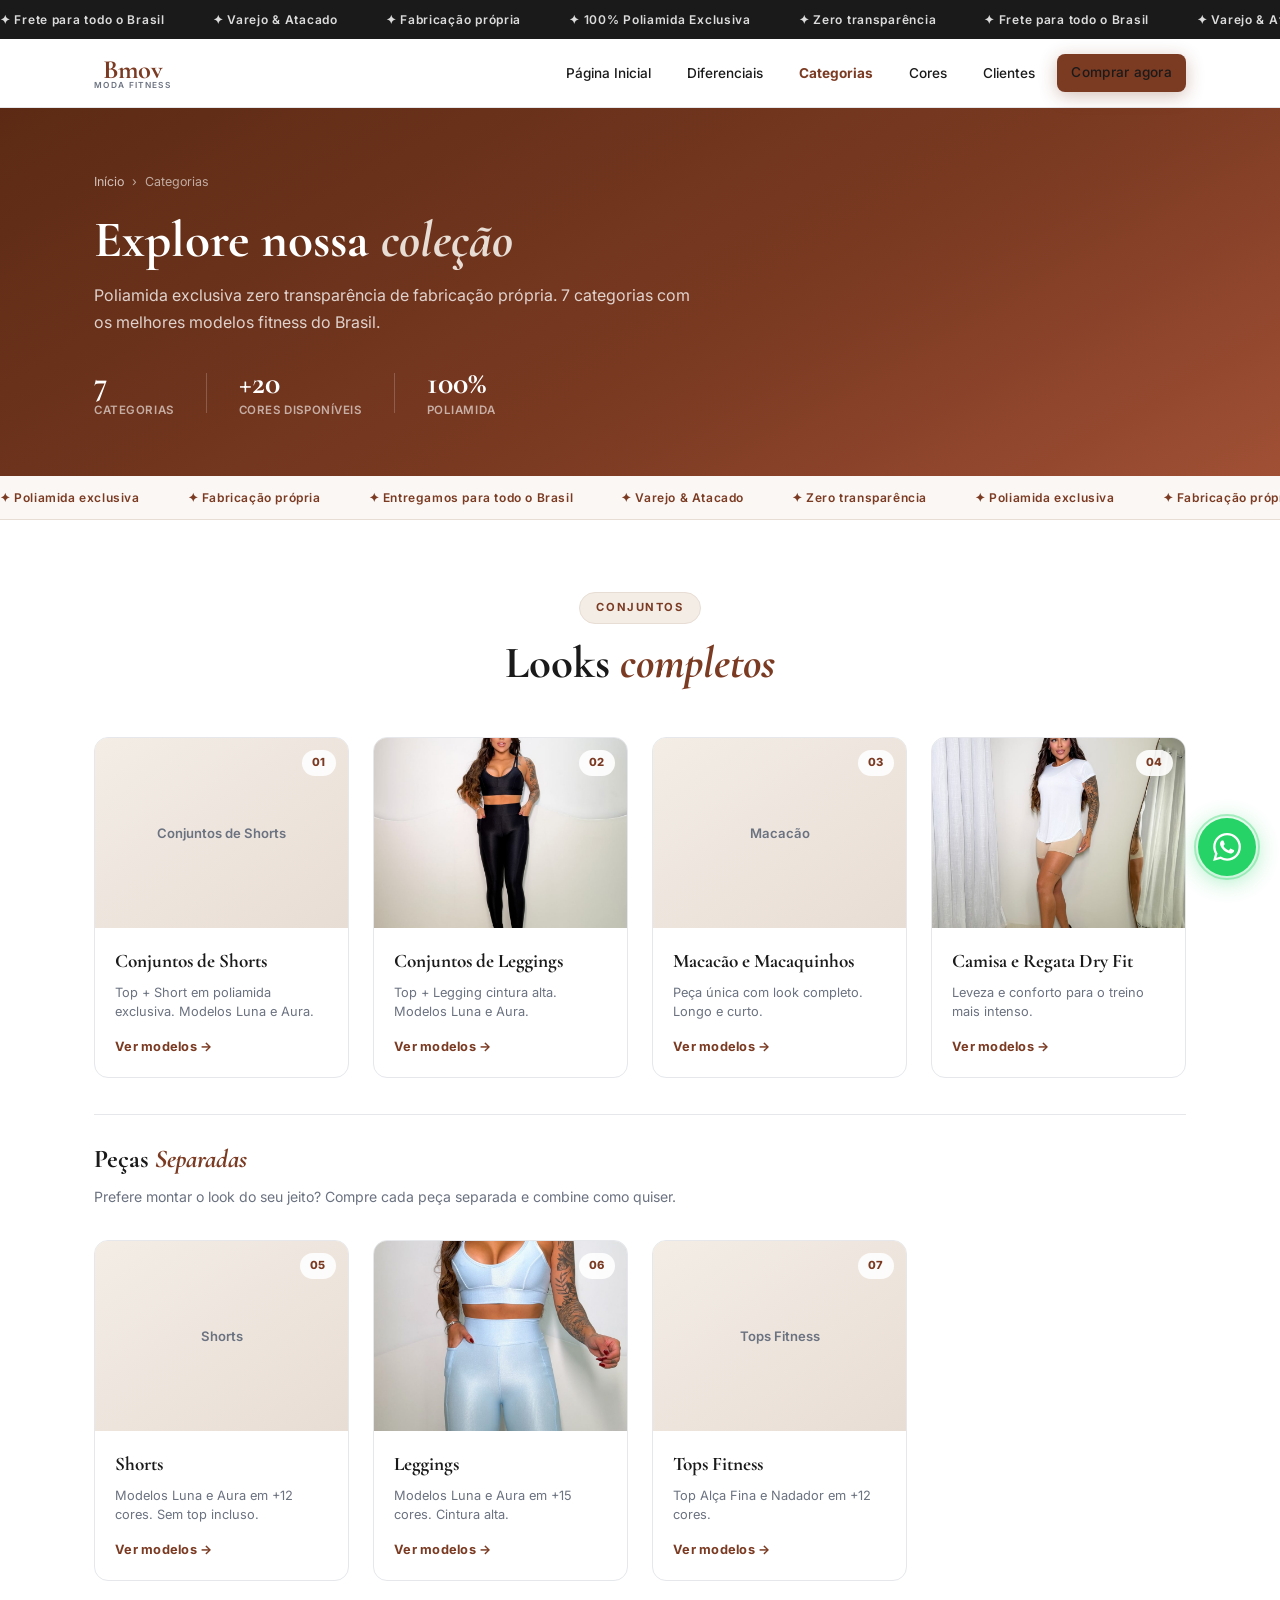
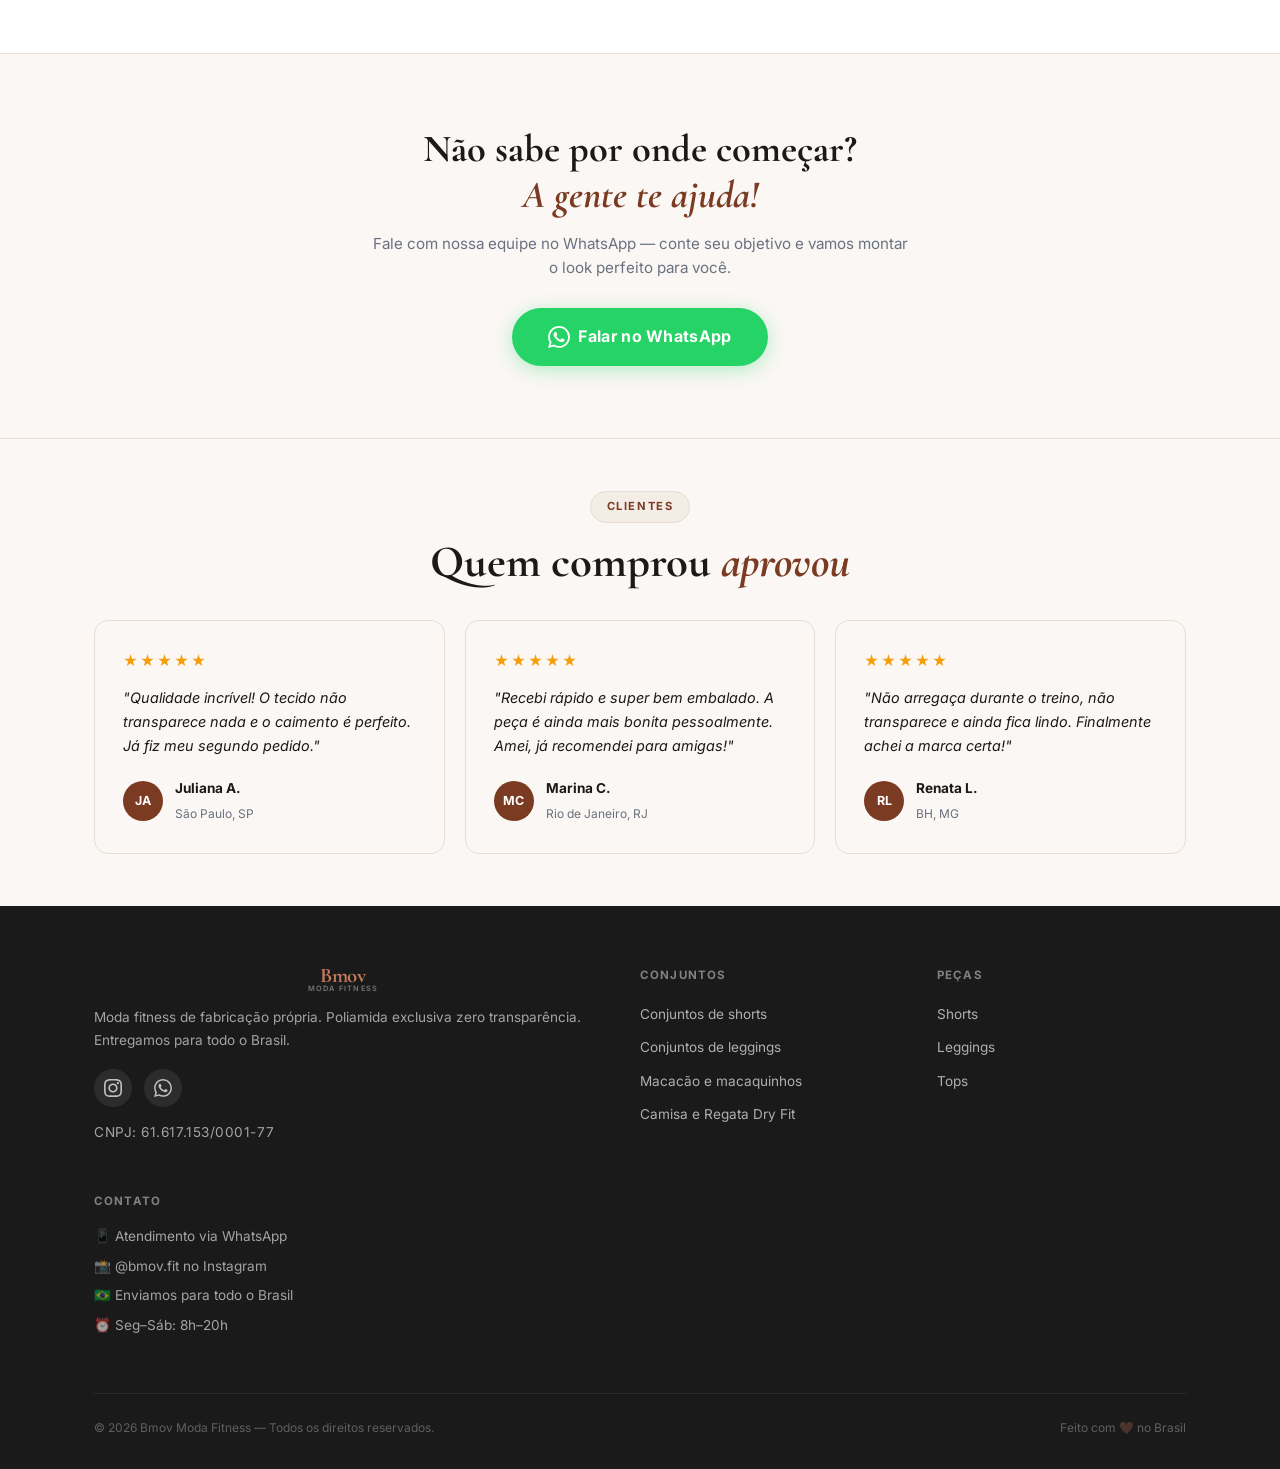
==== commit 1f7dc0c7: "Melhoria das páginas de categoria — sticky CTA, prova social e banners Canva - Sticky CTA mobile em " ====
--- a/categorias.html
+++ b/categorias.html
@@ -41,7 +41,7 @@
         <li><a href="categorias.html" class="nav-active">Categorias</a></li>
         <li><a href="index.html#cores">Cores</a></li>
         <li><a href="index.html#depoimentos">Clientes</a></li>
-        <li><a href="index.html#contato" class="btn btn--brown btn--nav">Comprar agora</a></li>
+        <li><a href="comprar.html" class="btn btn--brown btn--nav">Comprar agora</a></li>
       </ul>
       <button class="nav__hamburger" id="hamburger" aria-label="Menu">
         <span></span><span></span><span></span>
@@ -56,7 +56,7 @@
       <li><a href="categorias.html" class="mobile-link">Categorias</a></li>
       <li><a href="index.html#cores" class="mobile-link">Cores</a></li>
       <li><a href="index.html#depoimentos" class="mobile-link">Clientes</a></li>
-      <li><a href="index.html#contato" class="mobile-link btn btn--brown">Comprar agora</a></li>
+      <li><a href="comprar.html" class="mobile-link btn btn--brown">Comprar agora</a></li>
     </ul>
   </div>
 
@@ -239,7 +239,34 @@
     </div>
   </section>
 
-  <footer class="footer">
+  
+  <!-- PROVA SOCIAL -->
+  <section class="cat-social-proof">
+    <div class="container">
+      <div class="section-header">
+        <span class="section-tag">Clientes</span>
+        <h2 class="section-title">Quem comprou <em>aprovou</em></h2>
+      </div>
+      <div class="cat-proof-grid">
+        <div class="dep-card reveal">
+          <div class="dep-stars">★★★★★</div>
+          <p>"Qualidade incrível! O tecido não transparece nada e o caimento é perfeito. Já fiz meu segundo pedido."</p>
+          <div class="dep-author"><div class="dep-avatar">JA</div><div><strong>Juliana A.</strong><span>São Paulo, SP</span></div></div>
+        </div>
+        <div class="dep-card reveal">
+          <div class="dep-stars">★★★★★</div>
+          <p>"Recebi rápido e super bem embalado. A peça é ainda mais bonita pessoalmente. Amei, já recomendei para amigas!"</p>
+          <div class="dep-author"><div class="dep-avatar">MC</div><div><strong>Marina C.</strong><span>Rio de Janeiro, RJ</span></div></div>
+        </div>
+        <div class="dep-card reveal">
+          <div class="dep-stars">★★★★★</div>
+          <p>"Não arregaça durante o treino, não transparece e ainda fica lindo. Finalmente achei a marca certa!"</p>
+          <div class="dep-author"><div class="dep-avatar">RL</div><div><strong>Renata L.</strong><span>BH, MG</span></div></div>
+        </div>
+      </div>
+    </div>
+  </section>
+<footer class="footer">
     <div class="container">
       <div class="footer__inner">
         <div class="footer__brand">
@@ -287,10 +314,17 @@
     </div>
   </footer>
 
-  <a href="https://wa.me/5521998464517?text=Olá!%20Vim%20pelo%20site%20da%20Bmov%20Moda%20Fitness%20e%20quero%20ver%20a%20coleção%20💪" target="_blank" class="whatsapp-float" aria-label="WhatsApp">
+    <!-- STICKY CTA MOBILE -->
+  <div class="sticky-cta-mobile">
+    <a href="comprar.html" class="btn btn--brown">🛒 Fazer pedido</a>
+    <a href="https://wa.me/5521998464517?text=Olá!%20Vim%20pelo%20site%20da%20Bmov%20e%20quero%20ver%20a%20coleção!" target="_blank" class="btn btn--green btn--whatsapp">WhatsApp</a>
+  </div>
+<a href="https://wa.me/5521998464517?text=Olá!%20Vim%20pelo%20site%20da%20Bmov%20Moda%20Fitness%20e%20quero%20ver%20a%20coleção%20💪" target="_blank" class="whatsapp-float" aria-label="WhatsApp">
     <svg width="28" height="28" viewBox="0 0 24 24" fill="currentColor"><path d="M17.472 14.382c-.297-.149-1.758-.867-2.03-.967-.273-.099-.471-.148-.67.15-.197.297-.767.966-.94 1.164-.173.199-.347.223-.644.075-.297-.15-1.255-.463-2.39-1.475-.883-.788-1.48-1.761-1.653-2.059-.173-.297-.018-.458.13-.606.134-.133.298-.347.446-.52.149-.174.198-.298.298-.497.099-.198.05-.371-.025-.52-.075-.149-.669-1.612-.916-2.207-.242-.579-.487-.5-.669-.51-.173-.008-.371-.01-.57-.01-.198 0-.52.074-.792.372-.272.297-1.04 1.016-1.04 2.479 0 1.462 1.065 2.875 1.213 3.074.149.198 2.096 3.2 5.077 4.487.709.306 1.262.489 1.694.625.712.227 1.36.195 1.871.118.571-.085 1.758-.719 2.006-1.413.248-.694.248-1.289.173-1.413-.074-.124-.272-.198-.57-.347m-5.421 7.403h-.004a9.87 9.87 0 01-5.031-1.378l-.361-.214-3.741.982.998-3.648-.235-.374a9.86 9.86 0 01-1.51-5.26c.001-5.45 4.436-9.884 9.888-9.884 2.64 0 5.122 1.03 6.988 2.898a9.825 9.825 0 012.893 6.994c-.003 5.45-4.437 9.884-9.885 9.884m8.413-18.297A11.815 11.815 0 0012.05 0C5.495 0 .16 5.335.157 11.892c0 2.096.547 4.142 1.588 5.945L.057 24l6.305-1.654a11.882 11.882 0 005.683 1.448h.005c6.554 0 11.89-5.335 11.893-11.893a11.821 11.821 0 00-3.48-8.413z"/></svg>
   </a>
 
   <script src="script.js"></script>
 </body>
 </html>
+
+
--- a/style.css
+++ b/style.css
@@ -1,776 +1,1309 @@
 /* ═══════════════════════════════════════════════════════════
-   MÉTODO SECA TOTAL — Landing Page
+   BMOV MODA FITNESS — Folha de estilos global
+   Paleta: marrom #7B3A22 · cream #FAF7F4 · preto #1A1A1A
+   Fontes: Cormorant Garamond (títulos) · Inter (corpo)
    ═══════════════════════════════════════════════════════════ */
 
-/* ── RESET & BASE ────────────────────────────────────────── */
+/* ── RESET & BASE ──────────────────────────────────────────── */
 *, *::before, *::after { box-sizing: border-box; margin: 0; padding: 0; }
 html { scroll-behavior: smooth; -webkit-text-size-adjust: 100%; }
 body {
   font-family: 'Inter', sans-serif;
-  color: #111827;
+  color: #1A1A1A;
   background: #fff;
   line-height: 1.6;
   -webkit-font-smoothing: antialiased;
 }
-img { max-width: 100%; display: block; }
-a { text-decoration: none; }
+img { max-width: 100%; display: block; object-fit: cover; }
+a { text-decoration: none; color: inherit; }
 ul { list-style: none; }
-
-/* ── CSS VARIABLES ───────────────────────────────────────── */
+button { font-family: inherit; }
+
+/* ── VARIÁVEIS ─────────────────────────────────────────────── */
 :root {
-  --green-dark:  #1B4332;
-  --green-mid:   #40916C;
-  --green-light: #D1FAE5;
-  --green-bg:    #F0FDF4;
-  --orange:      #FF6B35;
-  --orange-dark: #E05A28;
-  --white:       #FFFFFF;
-  --gray-light:  #F9FAFB;
-  --gray-mid:    #6B7280;
-  --gray-border: #E5E7EB;
-  --black:       #111827;
-  --radius:      12px;
-  --shadow-sm:   0 2px 8px rgba(0,0,0,0.07);
-  --shadow:      0 4px 24px rgba(0,0,0,0.10);
-  --shadow-lg:   0 12px 48px rgba(0,0,0,0.14);
-  --container:   1100px;
-}
-
-/* ── CONTAINER ───────────────────────────────────────────── */
+  --brown:     #7B3A22;
+  --brown2:    #5C2A14;
+  --brown-lt:  #C47A5A;
+  --cream:     #FAF7F4;
+  --cream2:    #F3EDE6;
+  --beige:     #E8DDD4;
+  --black:     #1A1A1A;
+  --gray:      #6B7280;
+  --gray-lt:   #9CA3AF;
+  --border:    #E5E7EB;
+  --green:     #25D366;
+  --green2:    #1ebe5d;
+  --white:     #ffffff;
+  --container: 1140px;
+  --radius:    14px;
+  --shadow-sm: 0 2px 10px rgba(0,0,0,0.07);
+  --shadow:    0 6px 30px rgba(0,0,0,0.10);
+  --shadow-lg: 0 16px 60px rgba(0,0,0,0.14);
+}
+
+/* ── CONTAINER ─────────────────────────────────────────────── */
 .container {
   max-width: var(--container);
   margin: 0 auto;
   padding: 0 24px;
 }
 
-/* ── SECTION TITLES ──────────────────────────────────────── */
-.section-title {
-  font-family: 'Montserrat', sans-serif;
-  font-size: clamp(1.5rem, 2.8vw, 2.2rem);
-  font-weight: 800;
-  text-align: center;
-  color: var(--black);
-  margin-bottom: 12px;
-  line-height: 1.2;
-}
-.section-sub {
-  text-align: center;
-  color: var(--gray-mid);
-  font-size: 1rem;
-  margin-bottom: 48px;
-}
-
-/* ── BUTTONS ─────────────────────────────────────────────── */
-.btn--cta {
+/* ── BOTÕES ────────────────────────────────────────────────── */
+.btn {
   display: inline-flex;
   align-items: center;
   justify-content: center;
   gap: 8px;
-  background: var(--orange);
-  color: #fff;
-  font-family: 'Montserrat', sans-serif;
-  font-weight: 700;
-  font-size: 1rem;
-  padding: 16px 32px;
+  font-weight: 700;
+  font-size: 0.9rem;
+  padding: 13px 26px;
   border-radius: 50px;
   border: none;
   cursor: pointer;
   transition: background 0.2s, transform 0.15s, box-shadow 0.2s;
-  box-shadow: 0 4px 20px rgba(255,107,53,0.38);
   white-space: nowrap;
-}
-.btn--cta:hover {
-  background: var(--orange-dark);
-  transform: translateY(-2px);
-  box-shadow: 0 8px 32px rgba(255,107,53,0.5);
-}
-.btn--cta:active { transform: translateY(0); }
-
-/* ── NAV ─────────────────────────────────────────────────── */
+  letter-spacing: 0.02em;
+}
+.btn--brown {
+  background: var(--brown);
+  color: #fff;
+  box-shadow: 0 4px 18px rgba(123,58,34,0.32);
+}
+.btn--brown:hover { background: var(--brown2); transform: translateY(-2px); box-shadow: 0 8px 28px rgba(123,58,34,0.42); }
+.btn--green {
+  background: var(--green);
+  color: #fff;
+  box-shadow: 0 4px 18px rgba(37,211,102,0.32);
+}
+.btn--green:hover { background: var(--green2); transform: translateY(-2px); }
+.btn--outline {
+  background: transparent;
+  color: var(--brown);
+  border: 2px solid var(--brown);
+}
+.btn--outline:hover { background: var(--brown); color: #fff; }
+.btn--lg { padding: 16px 36px; font-size: 1rem; }
+.btn--nav { padding: 10px 22px; font-size: 0.82rem; }
+.btn--whatsapp svg { flex-shrink: 0; }
+
+/* ── PROMO BAR ─────────────────────────────────────────────── */
+.promo-bar {
+  background: var(--black);
+  overflow: hidden;
+  padding: 10px 0;
+}
+.promo-bar__track {
+  display: flex;
+  gap: 48px;
+  white-space: nowrap;
+  animation: marquee 28s linear infinite;
+}
+.promo-bar__track span {
+  color: rgba(255,255,255,0.85);
+  font-size: 0.75rem;
+  font-weight: 600;
+  letter-spacing: 0.06em;
+  flex-shrink: 0;
+}
+@keyframes marquee {
+  from { transform: translateX(0); }
+  to   { transform: translateX(-50%); }
+}
+
+/* ── NAV ───────────────────────────────────────────────────── */
 .nav {
-  position: fixed;
-  top: 0; left: 0; right: 0;
+  position: sticky;
+  top: 0;
   z-index: 200;
-  background: rgba(27, 67, 50, 0.97);
+  background: rgba(255,255,255,0.97);
   backdrop-filter: blur(12px);
-  border-bottom: 1px solid rgba(255,255,255,0.08);
-  transition: box-shadow 0.2s;
-}
-.nav.scrolled { box-shadow: 0 2px 20px rgba(0,0,0,0.3); }
+  border-bottom: 1px solid var(--border);
+  transition: box-shadow 0.25s;
+}
+.nav.scrolled { box-shadow: 0 2px 20px rgba(0,0,0,0.1); }
 .nav__inner {
   max-width: var(--container);
   margin: 0 auto;
   padding: 0 24px;
-  height: 64px;
+  height: 68px;
   display: flex;
   align-items: center;
   justify-content: space-between;
-}
-.nav__logo {
+  gap: 20px;
+}
+/* Logo */
+.nav__logo { display: flex; align-items: center; text-decoration: none; }
+.logo-circle {
+  display: flex;
+  flex-direction: column;
+  align-items: center;
+  line-height: 1;
+}
+.logo-b {
+  font-family: 'Cormorant Garamond', serif;
+  font-size: 1.65rem;
+  font-weight: 700;
+  color: var(--brown);
+  letter-spacing: -0.02em;
+}
+.logo-sub {
+  font-size: 0.52rem;
+  font-weight: 600;
+  letter-spacing: 0.16em;
+  text-transform: uppercase;
+  color: var(--gray);
+  margin-top: -2px;
+}
+.logo-circle--sm .logo-b  { font-size: 1.3rem; }
+.logo-circle--sm .logo-sub{ font-size: 0.46rem; }
+
+/* Links desktop */
+.nav__links {
+  display: flex;
+  align-items: center;
+  gap: 8px;
+}
+.nav__links li a {
+  font-size: 0.85rem;
+  font-weight: 500;
+  color: var(--black);
+  padding: 8px 14px;
+  border-radius: 8px;
+  transition: color 0.15s, background 0.15s;
+}
+.nav__links li a:hover   { color: var(--brown); background: var(--cream); }
+.nav__links li a.nav-active { color: var(--brown); font-weight: 700; }
+
+/* Hamburger */
+.nav__hamburger {
+  display: none;
+  flex-direction: column;
+  gap: 5px;
+  background: none;
+  border: none;
+  cursor: pointer;
+  padding: 6px;
+}
+.nav__hamburger span {
+  display: block;
+  width: 24px;
+  height: 2px;
+  background: var(--black);
+  border-radius: 2px;
+  transition: transform 0.25s, opacity 0.2s;
+}
+
+/* Mobile menu */
+.mobile-menu {
+  display: none;
+  position: fixed;
+  inset: 0;
+  z-index: 190;
+  background: rgba(0,0,0,0.5);
+}
+.mobile-menu.open { display: block; }
+.mobile-menu ul {
+  position: absolute;
+  top: 0; right: 0;
+  width: min(320px, 85vw);
+  height: 100%;
+  background: #fff;
+  padding: 80px 24px 40px;
+  display: flex;
+  flex-direction: column;
+  gap: 4px;
+  box-shadow: -8px 0 40px rgba(0,0,0,0.15);
+}
+.mobile-link {
+  display: block;
+  font-size: 1rem;
+  font-weight: 600;
+  color: var(--black);
+  padding: 14px 16px;
+  border-radius: 10px;
+  transition: background 0.15s, color 0.15s;
+}
+.mobile-link:hover { background: var(--cream); color: var(--brown); }
+.mobile-menu .btn--brown { margin-top: 12px; justify-content: center; border-radius: 10px; }
+
+@media (max-width: 860px) {
+  .nav__links   { display: none; }
+  .nav__hamburger { display: flex; }
+}
+
+/* ── PAGE HEADER (páginas de categoria) ────────────────────── */
+.page-header {
+  background: linear-gradient(150deg, var(--brown2) 0%, var(--brown) 60%, #A05035 100%);
   color: #fff;
-  font-family: 'Montserrat', sans-serif;
-  font-weight: 700;
-  font-size: 1.1rem;
-  letter-spacing: -0.01em;
-}
-.btn--nav {
-  padding: 10px 22px;
+  padding: 64px 0 56px;
+  position: relative;
+  overflow: hidden;
+}
+.page-header__bg {
+  position: absolute;
+  inset: 0;
+  background: url('') center/cover no-repeat;
+  opacity: 0.08;
+  pointer-events: none;
+}
+.page-header__inner { position: relative; z-index: 1; }
+.breadcrumb {
+  display: flex;
+  align-items: center;
+  gap: 8px;
+  font-size: 0.78rem;
+  color: rgba(255,255,255,0.6);
+  margin-bottom: 20px;
+}
+.breadcrumb a { color: rgba(255,255,255,0.7); }
+.breadcrumb a:hover { color: #fff; }
+.page-header__title {
+  font-family: 'Cormorant Garamond', serif;
+  font-size: clamp(2rem, 4.5vw, 3.2rem);
+  font-weight: 700;
+  line-height: 1.1;
+  margin-bottom: 14px;
+}
+.page-header__title em { font-style: italic; color: var(--beige); }
+.page-header__sub {
+  color: rgba(255,255,255,0.78);
+  font-size: 1rem;
+  max-width: 600px;
+  margin-bottom: 32px;
+  line-height: 1.65;
+}
+.page-header__stats {
+  display: flex;
+  align-items: center;
+  gap: 0;
+  flex-wrap: wrap;
+}
+.ph-stat {
+  display: flex;
+  flex-direction: column;
+  padding-right: 32px;
+}
+.ph-stat__num {
+  font-family: 'Cormorant Garamond', serif;
+  font-size: 2rem;
+  font-weight: 700;
+  color: #fff;
+  line-height: 1;
+}
+.ph-stat__label {
+  font-size: 0.72rem;
+  font-weight: 600;
+  color: rgba(255,255,255,0.6);
+  letter-spacing: 0.05em;
+  text-transform: uppercase;
+  margin-top: 2px;
+}
+.ph-stat__div {
+  width: 1px;
+  height: 40px;
+  background: rgba(255,255,255,0.2);
+  margin-right: 32px;
+  flex-shrink: 0;
+}
+
+/* ── TRUST BAR ─────────────────────────────────────────────── */
+.trust-bar {
+  background: var(--cream);
+  border-bottom: 1px solid var(--beige);
+  overflow: hidden;
+  padding: 12px 0;
+}
+.trust-bar__inner {
+  display: flex;
+  gap: 48px;
+  white-space: nowrap;
+  animation: marquee 32s linear infinite;
+}
+.trust-bar__inner span {
+  color: var(--brown);
+  font-size: 0.75rem;
+  font-weight: 600;
+  letter-spacing: 0.05em;
+  flex-shrink: 0;
+}
+
+/* ── SEÇÃO HEADERS ─────────────────────────────────────────── */
+.section-header {
+  text-align: center;
+  margin-bottom: 48px;
+}
+.section-tag {
+  display: inline-block;
+  font-size: 0.7rem;
+  font-weight: 700;
+  letter-spacing: 0.14em;
+  text-transform: uppercase;
+  color: var(--brown);
+  background: var(--cream2);
+  border: 1px solid var(--beige);
+  padding: 6px 16px;
+  border-radius: 50px;
+  margin-bottom: 14px;
+}
+.section-title {
+  font-family: 'Cormorant Garamond', serif;
+  font-size: clamp(1.8rem, 3.5vw, 2.8rem);
+  font-weight: 700;
+  color: var(--black);
+  line-height: 1.15;
+}
+.section-title em { font-style: italic; color: var(--brown); }
+.section-sub {
+  font-size: 1rem;
+  color: var(--gray);
+  margin-top: 10px;
+  max-width: 560px;
+  margin-left: auto;
+  margin-right: auto;
+  line-height: 1.65;
+}
+
+/* ── GRID DE PRODUTOS ──────────────────────────────────────── */
+.products-listing { padding: 72px 0; }
+
+.products-grid {
+  display: grid;
+  grid-template-columns: repeat(auto-fill, minmax(260px, 1fr));
+  gap: 28px;
+}
+.products-grid--2 {
+  grid-template-columns: repeat(2, 1fr);
+  max-width: 820px;
+  margin: 0 auto;
+}
+@media (max-width: 640px) {
+  .products-grid--2 { grid-template-columns: 1fr; }
+  .products-grid    { grid-template-columns: 1fr; }
+}
+
+/* Card de produto */
+.prod-card {
+  background: #fff;
+  border: 1px solid var(--border);
+  border-radius: var(--radius);
+  overflow: hidden;
+  transition: transform 0.25s, box-shadow 0.25s;
+}
+.prod-card:hover { transform: translateY(-6px); box-shadow: var(--shadow-lg); }
+
+.prod-card__img {
+  position: relative;
+  aspect-ratio: 3/4;
+  overflow: hidden;
+  background: var(--cream2);
+}
+.prod-card__img img {
+  width: 100%;
+  height: 100%;
+  object-fit: cover;
+  transition: transform 0.4s ease;
+}
+.prod-card:hover .prod-card__img img { transform: scale(1.05); }
+
+/* Placeholder quando não há foto */
+.prod-placeholder {
+  position: absolute;
+  inset: 0;
+  display: flex;
+  flex-direction: column;
+  align-items: center;
+  justify-content: center;
+  gap: 12px;
+  background: linear-gradient(145deg, var(--cream2), var(--beige));
+}
+.prod-placeholder__emoji { font-size: 3.5rem; }
+.prod-placeholder__label {
+  font-size: 0.78rem;
+  font-weight: 600;
+  color: var(--gray);
+  letter-spacing: 0.04em;
+  text-align: center;
+  padding: 0 16px;
+}
+
+/* Badge (Mais vendido / Novo) */
+.prod-card__badge {
+  position: absolute;
+  top: 14px; left: 14px;
+  font-size: 0.68rem;
+  font-weight: 800;
+  letter-spacing: 0.06em;
+  text-transform: uppercase;
+  padding: 5px 12px;
+  border-radius: 50px;
+}
+.prod-card__badge--best { background: var(--brown); color: #fff; }
+.prod-card__badge--new  { background: var(--black); color: #fff; }
+
+/* Quick action */
+.prod-card__quick {
+  position: absolute;
+  bottom: 0; left: 0; right: 0;
+  padding: 14px;
+  background: linear-gradient(to top, rgba(0,0,0,0.55), transparent);
+  display: flex;
+  justify-content: center;
+  transform: translateY(100%);
+  transition: transform 0.25s ease;
+}
+.prod-card:hover .prod-card__quick { transform: translateY(0); }
+.prod-card__quick a {
+  display: inline-flex;
+  align-items: center;
+  gap: 6px;
+  background: var(--green);
+  color: #fff;
+  font-size: 0.78rem;
+  font-weight: 700;
+  padding: 9px 18px;
+  border-radius: 50px;
+}
+
+/* Body do card */
+.prod-card__body { padding: 20px; }
+.prod-card__name {
+  font-family: 'Cormorant Garamond', serif;
+  font-size: 1.3rem;
+  font-weight: 700;
+  margin-bottom: 6px;
+  color: var(--black);
+}
+.prod-card__desc {
   font-size: 0.82rem;
-}
-
-/* ── HERO ────────────────────────────────────────────────── */
+  color: var(--gray);
+  line-height: 1.55;
+  margin-bottom: 14px;
+}
+.prod-card__price {
+  display: flex;
+  align-items: baseline;
+  gap: 10px;
+  flex-wrap: wrap;
+  margin-bottom: 12px;
+}
+.price-val {
+  font-size: 1.25rem;
+  font-weight: 800;
+  color: var(--brown);
+}
+.price-split {
+  font-size: 0.75rem;
+  color: var(--gray);
+}
+.prod-card__cores {
+  display: flex;
+  gap: 6px;
+  flex-wrap: wrap;
+  margin-bottom: 16px;
+}
+.prod-card__cores .cor {
+  width: 20px;
+  height: 20px;
+  border-radius: 50%;
+  background: var(--c);
+  border: 2px solid rgba(0,0,0,0.12);
+  display: block;
+  cursor: default;
+}
+.prod-card__wa {
+  display: flex;
+  align-items: center;
+  justify-content: center;
+  gap: 8px;
+  background: var(--green);
+  color: #fff;
+  font-size: 0.85rem;
+  font-weight: 700;
+  padding: 12px 20px;
+  border-radius: 50px;
+  width: 100%;
+  transition: background 0.2s, transform 0.15s;
+}
+.prod-card__wa:hover { background: var(--green2); transform: translateY(-1px); }
+
+/* ── CARDS DE CATEGORIA (categorias.html) ──────────────────── */
+.cat-cards-section { padding: 72px 0; }
+
+.cat-cards-grid {
+  display: grid;
+  grid-template-columns: repeat(auto-fill, minmax(240px, 1fr));
+  gap: 24px;
+}
+
+.cat-overview-card {
+  background: #fff;
+  border: 1px solid var(--border);
+  border-radius: var(--radius);
+  overflow: hidden;
+  display: block;
+  transition: transform 0.25s, box-shadow 0.25s;
+  color: inherit;
+}
+.cat-overview-card:hover { transform: translateY(-6px); box-shadow: var(--shadow-lg); }
+
+.cat-overview-card__img {
+  aspect-ratio: 4/3;
+  position: relative;
+  overflow: hidden;
+  background: var(--cream2);
+}
+.cat-overview-card__img img {
+  width: 100%;
+  height: 100%;
+  object-fit: cover;
+  transition: transform 0.4s;
+}
+.cat-overview-card:hover .cat-overview-card__img img { transform: scale(1.06); }
+
+.cat-img-ph {
+  position: absolute;
+  inset: 0;
+  display: flex;
+  align-items: center;
+  justify-content: center;
+  background: linear-gradient(145deg, var(--cream2), var(--beige));
+}
+.cat-img-ph__label {
+  font-size: 0.82rem;
+  font-weight: 600;
+  color: var(--gray);
+  text-align: center;
+  padding: 0 16px;
+}
+
+.cat-num-badge {
+  position: absolute;
+  top: 12px; right: 12px;
+  background: rgba(255,255,255,0.9);
+  color: var(--brown);
+  font-size: 0.7rem;
+  font-weight: 800;
+  letter-spacing: 0.06em;
+  padding: 4px 10px;
+  border-radius: 50px;
+}
+
+.cat-overview-card__body { padding: 18px 20px; }
+.cat-overview-card__name {
+  font-family: 'Cormorant Garamond', serif;
+  font-size: 1.2rem;
+  font-weight: 700;
+  color: var(--black);
+  margin-bottom: 6px;
+}
+.cat-overview-card__sub {
+  font-size: 0.8rem;
+  color: var(--gray);
+  line-height: 1.5;
+  margin-bottom: 12px;
+}
+.cat-overview-card__link {
+  font-size: 0.8rem;
+  font-weight: 700;
+  color: var(--brown);
+  letter-spacing: 0.02em;
+}
+
+.cat-grid-divider {
+  grid-column: 1 / -1;
+  padding: 24px 0 8px;
+  border-top: 1px solid var(--border);
+  margin-top: 12px;
+}
+.cat-grid-divider h3 {
+  font-family: 'Cormorant Garamond', serif;
+  font-size: 1.6rem;
+  font-weight: 700;
+  margin-bottom: 6px;
+}
+.cat-grid-divider p {
+  font-size: 0.88rem;
+  color: var(--gray);
+}
+
+/* ── CTA FINAL (categorias / peças) ───────────────────────── */
+.cat-cta-final {
+  background: var(--cream);
+  border-top: 1px solid var(--beige);
+  padding: 72px 0;
+}
+.cat-cta-final__inner {
+  text-align: center;
+  max-width: 540px;
+  margin: 0 auto;
+}
+.cat-cta-final__inner h2 {
+  font-family: 'Cormorant Garamond', serif;
+  font-size: clamp(1.8rem, 3vw, 2.5rem);
+  font-weight: 700;
+  line-height: 1.2;
+  margin-bottom: 14px;
+}
+.cat-cta-final__inner h2 em { color: var(--brown); font-style: italic; }
+.cat-cta-final__inner p {
+  color: var(--gray);
+  font-size: 0.95rem;
+  line-height: 1.6;
+  margin-bottom: 28px;
+}
+
+/* ── FOOTER ────────────────────────────────────────────────── */
+.footer {
+  background: var(--black);
+  color: rgba(255,255,255,0.75);
+  padding: 60px 0 32px;
+}
+.footer__inner {
+  display: grid;
+  grid-template-columns: 2fr 1fr 1fr;
+  gap: 48px;
+  margin-bottom: 48px;
+}
+@media (max-width: 760px) {
+  .footer__inner { grid-template-columns: 1fr; gap: 32px; }
+}
+.footer__brand .logo-b { color: var(--brown-lt); }
+.footer__brand .logo-sub { color: rgba(255,255,255,0.4); }
+.footer__brand p {
+  font-size: 0.85rem;
+  line-height: 1.65;
+  margin-top: 14px;
+  color: rgba(255,255,255,0.6);
+}
+.footer__social {
+  display: flex;
+  gap: 12px;
+  margin-top: 18px;
+}
+.footer__social a {
+  width: 38px; height: 38px;
+  background: rgba(255,255,255,0.08);
+  border-radius: 50%;
+  display: flex; align-items: center; justify-content: center;
+  color: rgba(255,255,255,0.7);
+  transition: background 0.2s, color 0.2s;
+}
+.footer__social a:hover { background: var(--brown); color: #fff; }
+.footer__cnpj {
+  font-size: 0.72rem;
+  color: rgba(255,255,255,0.3);
+  margin-top: 16px;
+  letter-spacing: 0.04em;
+}
+.footer__links h4 {
+  font-size: 0.72rem;
+  font-weight: 700;
+  letter-spacing: 0.1em;
+  text-transform: uppercase;
+  color: rgba(255,255,255,0.45);
+  margin-bottom: 16px;
+}
+.footer__links ul li {
+  margin-bottom: 8px;
+}
+.footer__links ul li a {
+  font-size: 0.85rem;
+  color: rgba(255,255,255,0.65);
+  transition: color 0.15s;
+}
+.footer__links ul li a:hover { color: #fff; }
+.footer__bottom {
+  border-top: 1px solid rgba(255,255,255,0.07);
+  padding-top: 24px;
+  display: flex;
+  justify-content: space-between;
+  align-items: center;
+  flex-wrap: wrap;
+  gap: 12px;
+}
+.footer__bottom p {
+  font-size: 0.75rem;
+  color: rgba(255,255,255,0.3);
+}
+
+/* ── REVEAL ON SCROLL ──────────────────────────────────────── */
+.reveal {
+  opacity: 0;
+  transform: translateY(24px);
+  transition: opacity 0.55s ease, transform 0.55s ease;
+}
+.reveal.visible {
+  opacity: 1;
+  transform: translateY(0);
+}
+
+/* ════════════════════════════════════════════════════════════
+   INDEX PAGE — seções exclusivas da página inicial
+   ════════════════════════════════════════════════════════════ */
+
+/* ── HERO ──────────────────────────────────────────────────── */
 .hero {
-  padding-top: 64px;
-  background: linear-gradient(150deg, #071f14 0%, #1B4332 45%, #2D6A4F 100%);
+  position: relative;
   min-height: 100vh;
   display: flex;
   align-items: center;
+  overflow: hidden;
+  background: linear-gradient(150deg, #2C1408 0%, var(--brown2) 45%, var(--brown) 100%);
+}
+.hero__slides {
+  position: absolute;
+  inset: 0;
+  z-index: 0;
+}
+.hero__slide {
+  position: absolute;
+  inset: 0;
+  background-size: cover;
+  background-position: center;
+  opacity: 0;
+  transition: opacity 1s ease;
+}
+.hero__slide.active { opacity: 1; }
+.hero__overlay {
+  position: absolute;
+  inset: 0;
+  background: linear-gradient(to right, rgba(20,8,2,0.82) 0%, rgba(20,8,2,0.50) 55%, rgba(20,8,2,0.18) 100%);
 }
 .hero__inner {
+  position: relative;
+  z-index: 1;
   max-width: var(--container);
   margin: 0 auto;
-  padding: 80px 24px;
+  padding: 100px 24px 80px;
   display: grid;
   grid-template-columns: 1fr 1fr;
-  gap: 64px;
-  align-items: center;
-}
-
+  gap: 60px;
+  align-items: center;
+}
+@media (max-width: 860px) {
+  .hero__inner { grid-template-columns: 1fr; padding: 80px 24px 60px; }
+  .hero__visual { display: none; }
+}
 .hero__badge {
   display: inline-flex;
   align-items: center;
   gap: 8px;
   background: rgba(255,255,255,0.12);
+  border: 1px solid rgba(255,255,255,0.2);
   color: #fff;
-  padding: 8px 18px;
+  font-size: 0.75rem;
+  font-weight: 600;
+  padding: 7px 16px;
   border-radius: 50px;
+  margin-bottom: 22px;
+  letter-spacing: 0.04em;
+}
+.hero__title {
+  font-family: 'Cormorant Garamond', serif;
+  font-size: clamp(2.4rem, 5vw, 3.8rem);
+  font-weight: 700;
+  color: #fff;
+  line-height: 1.08;
+  margin-bottom: 20px;
+}
+.hero__title em { font-style: italic; color: var(--beige); }
+.hero__sub {
+  color: rgba(255,255,255,0.78);
+  font-size: 1.05rem;
+  max-width: 480px;
+  line-height: 1.65;
+  margin-bottom: 32px;
+}
+.hero__ctas {
+  display: flex;
+  gap: 12px;
+  flex-wrap: wrap;
+  margin-bottom: 36px;
+}
+.hero__trust {
+  display: flex;
+  flex-wrap: wrap;
+  gap: 20px;
+}
+.hero__trust-item {
+  display: flex;
+  align-items: center;
+  gap: 7px;
+  font-size: 0.78rem;
+  color: rgba(255,255,255,0.65);
+  font-weight: 500;
+}
+.hero__trust-item svg { color: var(--green); flex-shrink: 0; }
+
+/* Cards visuais no hero (desktop) */
+.hero__visual {
+  display: flex;
+  flex-direction: column;
+  gap: 16px;
+  align-items: flex-end;
+}
+.hero-card {
+  background: rgba(255,255,255,0.1);
+  border: 1px solid rgba(255,255,255,0.15);
+  backdrop-filter: blur(10px);
+  border-radius: 16px;
+  padding: 18px 22px;
+  color: #fff;
+}
+.hero-card--main { width: 280px; }
+.hero-card--sm   { width: 240px; }
+.hero-card__label {
+  font-size: 0.68rem;
+  font-weight: 600;
+  letter-spacing: 0.1em;
+  text-transform: uppercase;
+  color: rgba(255,255,255,0.5);
+  margin-bottom: 6px;
+}
+.hero-card__val {
+  font-family: 'Cormorant Garamond', serif;
+  font-size: 1.4rem;
+  font-weight: 700;
+}
+.hero-card__sub { font-size: 0.75rem; color: rgba(255,255,255,0.55); margin-top: 4px; }
+.hero-card__dots {
+  display: flex;
+  gap: 6px;
+  margin-top: 12px;
+}
+.hero-card__dot {
+  width: 14px; height: 14px;
+  border-radius: 50%;
+  border: 2px solid rgba(255,255,255,0.4);
+}
+.hero-card__dot.active { border-color: var(--green); background: var(--green); }
+
+/* Hero scroll indicator */
+.hero__scroll {
+  position: absolute;
+  bottom: 32px;
+  left: 50%;
+  transform: translateX(-50%);
+  z-index: 1;
+  display: flex;
+  flex-direction: column;
+  align-items: center;
+  gap: 6px;
+  color: rgba(255,255,255,0.4);
+  font-size: 0.68rem;
+  letter-spacing: 0.08em;
+  text-transform: uppercase;
+  animation: bounce 2s ease-in-out infinite;
+}
+.hero__scroll::after {
+  content: '';
+  display: block;
+  width: 1px;
+  height: 28px;
+  background: rgba(255,255,255,0.25);
+}
+@keyframes bounce {
+  0%, 100% { transform: translateX(-50%) translateY(0); }
+  50%       { transform: translateX(-50%) translateY(6px); }
+}
+
+/* ── DIFERENCIAIS ──────────────────────────────────────────── */
+.diferenciais {
+  padding: 96px 0;
+  background: var(--cream);
+}
+.dif-grid {
+  display: grid;
+  grid-template-columns: repeat(auto-fill, minmax(220px, 1fr));
+  gap: 32px;
+  margin-top: 52px;
+}
+.dif-item {
+  text-align: center;
+}
+.dif-icon {
+  width: 60px; height: 60px;
+  background: var(--white);
+  border: 1px solid var(--beige);
+  border-radius: 50%;
+  display: flex;
+  align-items: center;
+  justify-content: center;
+  margin: 0 auto 18px;
+  font-size: 1.6rem;
+  box-shadow: var(--shadow-sm);
+}
+.dif-item h3 {
+  font-family: 'Cormorant Garamond', serif;
+  font-size: 1.15rem;
+  font-weight: 700;
+  margin-bottom: 8px;
+  color: var(--black);
+}
+.dif-item p {
+  font-size: 0.85rem;
+  color: var(--gray);
+  line-height: 1.6;
+}
+
+/* ── CATEGORIAS PREVIEW (index) ────────────────────────────── */
+.cats-preview {
+  padding: 96px 0;
+}
+.cats-preview-grid {
+  display: grid;
+  grid-template-columns: repeat(4, 1fr);
+  gap: 20px;
+  margin-top: 52px;
+}
+@media (max-width: 900px) { .cats-preview-grid { grid-template-columns: repeat(2, 1fr); } }
+@media (max-width: 500px) { .cats-preview-grid { grid-template-columns: 1fr; } }
+
+.cat-preview-card {
+  border-radius: var(--radius);
+  overflow: hidden;
+  position: relative;
+  aspect-ratio: 3/4;
+  display: block;
+  background: var(--cream2);
+}
+.cat-preview-card img {
+  width: 100%;
+  height: 100%;
+  object-fit: cover;
+  transition: transform 0.4s ease;
+}
+.cat-preview-card:hover img { transform: scale(1.06); }
+.cat-preview-card__ph {
+  position: absolute;
+  inset: 0;
+  display: flex;
+  flex-direction: column;
+  align-items: center;
+  justify-content: center;
+  background: linear-gradient(145deg, var(--cream2), var(--beige));
+  font-size: 3rem;
+  gap: 12px;
+}
+.cat-preview-card__ph span {
   font-size: 0.78rem;
   font-weight: 600;
-  margin-bottom: 24px;
-  border: 1px solid rgba(255,255,255,0.2);
-  letter-spacing: 0.01em;
-}
-.hero__title {
-  font-family: 'Montserrat', sans-serif;
-  font-size: clamp(1.9rem, 3.2vw, 2.9rem);
-  font-weight: 900;
+  color: var(--gray);
+}
+.cat-preview-card__overlay {
+  position: absolute;
+  inset: 0;
+  background: linear-gradient(to top, rgba(0,0,0,0.65) 0%, transparent 55%);
+}
+.cat-preview-card__body {
+  position: absolute;
+  bottom: 0; left: 0; right: 0;
+  padding: 20px;
   color: #fff;
-  line-height: 1.13;
-  margin-bottom: 22px;
-}
-.hero__title em {
-  color: #95D5B2;
-  font-style: normal;
-}
-.hero__sub {
-  color: rgba(255,255,255,0.82);
-  font-size: 1.05rem;
-  margin-bottom: 30px;
+}
+.cat-preview-card__body h3 {
+  font-family: 'Cormorant Garamond', serif;
+  font-size: 1.2rem;
+  font-weight: 700;
+  margin-bottom: 4px;
+}
+.cat-preview-card__body span {
+  font-size: 0.75rem;
+  color: rgba(255,255,255,0.7);
+}
+
+.cats-preview__cta {
+  text-align: center;
+  margin-top: 48px;
+}
+
+/* ── CORES ─────────────────────────────────────────────────── */
+.cores-section {
+  padding: 96px 0;
+  background: var(--cream);
+}
+.cores-palette {
+  display: flex;
+  flex-wrap: wrap;
+  gap: 14px;
+  justify-content: center;
+  margin-top: 52px;
+  margin-bottom: 48px;
+}
+.cor-swatch {
+  display: flex;
+  flex-direction: column;
+  align-items: center;
+  gap: 8px;
+  cursor: pointer;
+  transition: transform 0.15s;
+}
+.cor-swatch:hover { transform: scale(1.1); }
+.cor-swatch__circle {
+  width: 52px;
+  height: 52px;
+  border-radius: 50%;
+  border: 3px solid rgba(0,0,0,0.1);
+  box-shadow: 0 3px 12px rgba(0,0,0,0.15);
+  transition: transform 0.15s, box-shadow 0.15s;
+}
+.cor-swatch:hover .cor-swatch__circle { box-shadow: 0 6px 20px rgba(0,0,0,0.25); }
+.cor-swatch__name {
+  font-size: 0.65rem;
+  font-weight: 600;
+  color: var(--gray);
+  letter-spacing: 0.03em;
+  text-align: center;
+}
+
+/* ── DEPOIMENTOS ───────────────────────────────────────────── */
+.depoimentos {
+  padding: 96px 0;
+}
+.dep-grid {
+  display: grid;
+  grid-template-columns: repeat(auto-fill, minmax(280px, 1fr));
+  gap: 24px;
+  margin-top: 52px;
+}
+.dep-card {
+  background: var(--cream);
+  border: 1px solid var(--beige);
+  border-radius: var(--radius);
+  padding: 28px;
+}
+.dep-stars {
+  color: #F59E0B;
+  font-size: 0.9rem;
+  letter-spacing: 2px;
+  margin-bottom: 14px;
+}
+.dep-card p {
+  font-size: 0.9rem;
+  color: var(--black);
+  line-height: 1.65;
+  margin-bottom: 20px;
+  font-style: italic;
+}
+.dep-author {
+  display: flex;
+  align-items: center;
+  gap: 12px;
+}
+.dep-avatar {
+  width: 40px; height: 40px;
+  border-radius: 50%;
+  background: var(--brown);
+  color: #fff;
+  font-size: 0.78rem;
+  font-weight: 700;
+  display: flex; align-items: center; justify-content: center;
+  flex-shrink: 0;
+}
+.dep-author strong { display: block; font-size: 0.85rem; font-weight: 700; }
+.dep-author span   { font-size: 0.75rem; color: var(--gray); }
+
+/* ── ATACADO ───────────────────────────────────────────────── */
+.atacado {
+  background: linear-gradient(135deg, var(--brown2) 0%, var(--brown) 100%);
+  padding: 80px 0;
+}
+.atacado__inner {
+  display: grid;
+  grid-template-columns: 1fr 1fr;
+  gap: 60px;
+  align-items: center;
+}
+@media (max-width: 760px) {
+  .atacado__inner { grid-template-columns: 1fr; gap: 36px; text-align: center; }
+  .atacado__benefits { justify-content: center; }
+}
+.atacado__content h2 {
+  font-family: 'Cormorant Garamond', serif;
+  font-size: clamp(1.8rem, 3vw, 2.6rem);
+  font-weight: 700;
+  color: #fff;
+  line-height: 1.15;
+  margin-bottom: 14px;
+}
+.atacado__content h2 em { font-style: italic; color: var(--beige); }
+.atacado__content p {
+  color: rgba(255,255,255,0.75);
+  font-size: 0.95rem;
+  line-height: 1.65;
+  margin-bottom: 28px;
+}
+.atacado__benefits {
+  display: flex;
+  flex-direction: column;
+  gap: 12px;
+  margin-bottom: 32px;
+}
+.atacado__benefit {
+  display: flex;
+  align-items: center;
+  gap: 10px;
+  font-size: 0.88rem;
+  color: rgba(255,255,255,0.85);
+}
+.atacado__benefit-icon {
+  width: 28px; height: 28px;
+  background: rgba(255,255,255,0.15);
+  border-radius: 50%;
+  display: flex; align-items: center; justify-content: center;
+  font-size: 0.9rem;
+  flex-shrink: 0;
+}
+.atacado__numbers {
+  display: grid;
+  grid-template-columns: repeat(2, 1fr);
+  gap: 20px;
+}
+.atacado__num-card {
+  background: rgba(255,255,255,0.1);
+  border: 1px solid rgba(255,255,255,0.15);
+  border-radius: 14px;
+  padding: 24px;
+  text-align: center;
+  color: #fff;
+}
+.atacado__num-card .num {
+  font-family: 'Cormorant Garamond', serif;
+  font-size: 2.6rem;
+  font-weight: 700;
+  line-height: 1;
+  margin-bottom: 6px;
+}
+.atacado__num-card .lbl {
+  font-size: 0.75rem;
+  color: rgba(255,255,255,0.6);
+  font-weight: 600;
+  letter-spacing: 0.04em;
+}
+
+/* ── CONTATO / CTA FINAL ───────────────────────────────────── */
+.contato {
+  padding: 96px 0;
+  text-align: center;
+}
+.contato h2 {
+  font-family: 'Cormorant Garamond', serif;
+  font-size: clamp(1.9rem, 3.5vw, 3rem);
+  font-weight: 700;
+  margin-bottom: 14px;
+}
+.contato h2 em { color: var(--brown); font-style: italic; }
+.contato p {
+  color: var(--gray);
+  font-size: 1rem;
   max-width: 500px;
+  margin: 0 auto 36px;
   line-height: 1.65;
 }
-.hero__sub strong { color: #fff; }
-
-.hero__price {
-  display: flex;
-  align-items: baseline;
+.contato__btns {
+  display: flex;
   gap: 14px;
-  margin-bottom: 30px;
+  justify-content: center;
   flex-wrap: wrap;
 }
-.hero__price-old {
-  color: rgba(255,255,255,0.45);
-  text-decoration: line-through;
-  font-size: 1rem;
-}
-.hero__price-now {
-  color: #95D5B2;
-  font-family: 'Montserrat', sans-serif;
-  font-size: 2.8rem;
-  font-weight: 900;
-  line-height: 1;
-}
-.hero__price-note {
-  color: rgba(255,255,255,0.55);
-  font-size: 0.8rem;
-}
-
-.btn--hero {
-  font-size: 1.1rem;
-  padding: 18px 40px;
-  border-radius: 50px;
-}
-.hero__guarantee {
-  color: rgba(255,255,255,0.55);
-  font-size: 0.78rem;
-  margin-top: 16px;
-}
-
-/* Hero mockup */
-.hero__mockup {
-  display: flex;
-  flex-direction: column;
-  align-items: flex-end;
-  gap: 20px;
-}
-
-.mockup-book {
-  background: linear-gradient(150deg, #2D6A4F, #1B4332);
-  border-radius: 6px 16px 16px 6px;
-  width: 230px;
-  height: 310px;
-  box-shadow:
-    -10px 10px 40px rgba(0,0,0,0.45),
-    inset -3px 0 10px rgba(0,0,0,0.2);
-  display: flex;
-  overflow: hidden;
-  border: 1px solid rgba(255,255,255,0.1);
-  align-self: flex-end;
-}
-.mockup-book__spine {
-  width: 24px;
-  background: #071f14;
-  border-right: 1px solid rgba(255,255,255,0.08);
-  flex-shrink: 0;
-}
-.mockup-book__cover {
+
+/* ── WHATSAPP FLUTUANTE ────────────────────────────────────── */
+.whatsapp-float {
+  position: fixed;
+  bottom: 24px;
+  right: 24px;
+  z-index: 500;
+  width: 58px;
+  height: 58px;
+  background: var(--green);
+  border-radius: 50%;
+  display: flex;
+  align-items: center;
+  justify-content: center;
+  color: #fff;
+  box-shadow: 0 4px 24px rgba(37,211,102,0.45);
+  transition: transform 0.2s, box-shadow 0.2s;
+}
+.whatsapp-float:hover {
+  transform: scale(1.1);
+  box-shadow: 0 8px 32px rgba(37,211,102,0.55);
+}
+.whatsapp-float::before {
+  content: '';
+  position: absolute;
+  inset: -4px;
+  border-radius: 50%;
+  border: 2px solid rgba(37,211,102,0.35);
+  animation: pulse-ring 2s ease-out infinite;
+}
+@keyframes pulse-ring {
+  0%   { transform: scale(1); opacity: 1; }
+  100% { transform: scale(1.35); opacity: 0; }
+}
+
+/* ── STICKY CTA MOBILE ─────────────────────────────────────── */
+.sticky-cta-mobile {
+  display: none;
+  position: fixed;
+  bottom: 0; left: 0; right: 0;
+  z-index: 490;
+  padding: 12px 16px;
+  background: rgba(255,255,255,0.97);
+  border-top: 1px solid var(--border);
+  backdrop-filter: blur(8px);
+  gap: 10px;
+}
+.sticky-cta-mobile a {
   flex: 1;
-  display: flex;
-  flex-direction: column;
-  align-items: center;
-  justify-content: center;
-  padding: 24px 16px;
-  gap: 10px;
   text-align: center;
 }
-.mockup-book__icon { font-size: 2.8rem; }
-.mockup-book__title {
-  color: #fff;
-  font-family: 'Montserrat', sans-serif;
-  font-weight: 900;
-  font-size: 1.25rem;
-  line-height: 1.2;
-}
-.mockup-book__sub {
-  color: rgba(255,255,255,0.55);
-  font-size: 0.68rem;
-  letter-spacing: 0.03em;
-}
-
-.mockup-sheet {
-  background: #fff;
-  border-radius: var(--radius);
-  padding: 18px 22px;
-  width: 270px;
-  box-shadow: 0 10px 40px rgba(0,0,0,0.28);
-  align-self: flex-start;
-}
-.mockup-sheet__header {
-  font-family: 'Montserrat', sans-serif;
-  font-weight: 700;
-  font-size: 0.78rem;
-  color: var(--green-dark);
-  margin-bottom: 14px;
-  padding-bottom: 10px;
-  border-bottom: 2px solid var(--green-light);
-}
-.mockup-sheet__row {
-  display: flex;
-  justify-content: space-between;
-  align-items: center;
-  padding: 8px 0;
-  border-bottom: 1px solid #f3f4f6;
-  font-size: 0.82rem;
-  color: #374151;
-}
-.mockup-sheet__row:last-child { border-bottom: none; }
-.mockup-sheet__val { font-weight: 700; color: #16A34A; }
-.mockup-sheet__val.in-progress { color: #9CA3AF; font-weight: 400; font-style: italic; }
-
-/* ── PROOF BAR ───────────────────────────────────────────── */
-.proof-bar {
-  background: var(--green-bg);
-  border-bottom: 1px solid var(--green-light);
-  padding: 16px 0;
-}
-.proof-bar__inner {
-  max-width: var(--container);
-  margin: 0 auto;
-  padding: 0 24px;
-  display: flex;
-  justify-content: center;
-  align-items: center;
-  flex-wrap: wrap;
-  gap: 8px 20px;
-}
-.proof-bar__item { font-size: 0.83rem; color: #374151; }
-.proof-bar__item strong { color: var(--green-dark); }
-.proof-bar__sep { color: #A7F3D0; font-size: 1rem; }
-
-/* ── PROBLEM ─────────────────────────────────────────────── */
-.problem {
-  padding: 88px 0;
-  background: var(--white);
-}
-.problem__grid {
+@media (max-width: 860px) {
+  .sticky-cta-mobile { display: flex; }
+  .whatsapp-float { bottom: 84px; right: 16px; width: 50px; height: 50px; }
+  body { padding-bottom: 72px; }
+}
+
+/* ── PROVA SOCIAL NAS CATEGORIAS ───────────────────────────── */
+.cat-social-proof {
+  background: var(--cream);
+  border-top: 1px solid var(--beige);
+  padding: 52px 0;
+}
+.cat-social-proof .section-header { margin-bottom: 32px; }
+.cat-proof-grid {
   display: grid;
   grid-template-columns: repeat(3, 1fr);
-  gap: 14px;
-  margin: 44px 0 36px;
-}
-.problem__item {
-  background: #FEF2F2;
-  border: 1px solid #FECACA;
-  border-radius: var(--radius);
-  padding: 20px 18px;
-  font-size: 0.88rem;
-  color: #374151;
-  line-height: 1.55;
-}
-.problem__conclusion {
-  text-align: center;
-  font-size: 1.05rem;
-  color: var(--black);
-  line-height: 1.7;
-}
-
-/* ── INCLUDES ────────────────────────────────────────────── */
-.includes {
-  padding: 88px 0;
-  background: var(--gray-light);
-}
-.includes__grid {
-  display: grid;
-  grid-template-columns: repeat(3, 1fr);
-  gap: 24px;
-  margin-top: 48px;
-}
-.includes__card {
-  background: var(--white);
-  border-radius: var(--radius);
-  padding: 32px 28px;
-  box-shadow: var(--shadow);
-  border: 1px solid var(--gray-border);
-  display: flex;
-  flex-direction: column;
-  position: relative;
-}
-.includes__card--main {
-  border: 2px solid var(--green-mid);
-  box-shadow: 0 8px 32px rgba(64,145,108,0.18);
-}
-.includes__icon {
-  font-size: 2.2rem;
-  margin-bottom: 6px;
-}
-.includes__badge {
-  display: inline-block;
-  background: var(--green-mid);
-  color: #fff;
-  font-size: 0.62rem;
-  font-weight: 700;
-  padding: 3px 10px;
-  border-radius: 4px;
-  margin-bottom: 14px;
-  letter-spacing: 0.07em;
-  width: fit-content;
-}
-.includes__badge--bonus { background: var(--orange); }
-.includes__card h3 {
-  font-family: 'Montserrat', sans-serif;
-  font-size: 1rem;
-  font-weight: 700;
-  margin-bottom: 10px;
-  color: var(--black);
-}
-.includes__card p {
+  gap: 20px;
+}
+@media (max-width: 700px) { .cat-proof-grid { grid-template-columns: 1fr; } }
+
+/* ── FOOTER CONTATO ────────────────────────────────────────── */
+.footer__contact h4 {
+  font-size: 0.72rem;
+  font-weight: 700;
+  letter-spacing: 0.1em;
+  text-transform: uppercase;
+  color: rgba(255,255,255,0.45);
+  margin-bottom: 16px;
+}
+.footer__contact p {
   font-size: 0.85rem;
-  color: var(--gray-mid);
-  margin-bottom: 18px;
-  line-height: 1.6;
-}
-.includes__card ul {
-  display: flex;
-  flex-direction: column;
-  gap: 7px;
-  flex: 1;
-}
-.includes__card ul li {
-  font-size: 0.82rem;
-  color: #374151;
-  line-height: 1.45;
-}
-.includes__value {
-  display: block;
-  margin-top: 20px;
-  font-size: 0.73rem;
-  color: #9CA3AF;
-  text-decoration: line-through;
-  font-weight: 600;
-}
-
-/* ── BENEFITS ────────────────────────────────────────────── */
-.benefits {
-  padding: 88px 0;
-  background: var(--white);
-}
-.benefits__grid {
-  display: grid;
-  grid-template-columns: repeat(3, 1fr);
-  gap: 40px 32px;
-  margin-top: 48px;
-}
-.benefits__item { text-align: center; }
-.benefits__icon {
-  font-size: 2.6rem;
-  display: block;
-  margin-bottom: 14px;
-}
-.benefits__item h3 {
-  font-family: 'Montserrat', sans-serif;
-  font-size: 0.95rem;
-  font-weight: 700;
+  color: rgba(255,255,255,0.6);
   margin-bottom: 8px;
-  color: var(--black);
-}
-.benefits__item p {
-  font-size: 0.85rem;
-  color: var(--gray-mid);
-  line-height: 1.6;
-}
-
-/* ── TESTIMONIALS ────────────────────────────────────────── */
-.testimonials {
-  padding: 88px 0;
-  background: var(--gray-light);
-}
-.testimonials__grid {
-  display: grid;
-  grid-template-columns: repeat(3, 1fr);
-  gap: 24px;
-  margin-top: 48px;
-}
-.testimonials__card {
-  background: var(--white);
-  border-radius: var(--radius);
-  padding: 28px 24px;
-  box-shadow: var(--shadow);
-  border: 1px solid var(--gray-border);
-}
-.testimonials__stars {
-  font-size: 0.85rem;
-  margin-bottom: 14px;
-}
-.testimonials__card p {
-  font-size: 0.88rem;
-  color: #374151;
-  line-height: 1.65;
-  margin-bottom: 22px;
-  font-style: italic;
-}
-.testimonials__author {
-  display: flex;
-  align-items: center;
-  gap: 12px;
-}
-.testimonials__avatar {
-  width: 42px;
-  height: 42px;
-  border-radius: 50%;
-  background: var(--green-dark);
-  color: #fff;
-  display: flex;
-  align-items: center;
-  justify-content: center;
-  font-family: 'Montserrat', sans-serif;
-  font-weight: 700;
-  font-size: 0.82rem;
-  flex-shrink: 0;
-}
-.testimonials__author strong {
-  display: block;
-  font-size: 0.85rem;
-  color: var(--black);
-  margin-bottom: 2px;
-}
-.testimonials__author span {
-  font-size: 0.73rem;
-  color: var(--gray-mid);
-}
-
-/* ── OFFER / PREÇO ───────────────────────────────────────── */
-.offer {
-  padding: 88px 0;
-  background: linear-gradient(150deg, #071f14 0%, #1B4332 100%);
-}
-.offer__title { color: #fff !important; }
-.offer__box {
-  max-width: 560px;
-  margin: 48px auto 0;
-  background: var(--white);
-  border-radius: 20px;
-  padding: 52px 44px 44px;
-  text-align: center;
-  box-shadow: 0 24px 80px rgba(0,0,0,0.35);
-  position: relative;
-}
-.offer__badge-top {
-  position: absolute;
-  top: -18px;
-  left: 50%;
-  transform: translateX(-50%);
-  background: var(--orange);
-  color: #fff;
-  font-family: 'Montserrat', sans-serif;
-  font-weight: 700;
-  font-size: 0.75rem;
-  padding: 7px 22px;
-  border-radius: 50px;
-  white-space: nowrap;
-  letter-spacing: 0.04em;
-}
-.offer__includes {
-  display: flex;
-  flex-direction: column;
-  gap: 10px;
-  margin-bottom: 22px;
-  text-align: left;
-}
-.offer__includes-item {
-  font-size: 0.9rem;
-  color: #374151;
-}
-.offer__divider {
-  height: 1px;
-  background: var(--gray-border);
-  margin: 20px 0;
-}
-.offer__total {
-  display: flex;
-  flex-direction: column;
-  align-items: center;
-  gap: 4px;
-  margin-bottom: 28px;
-}
-.offer__total-label {
-  font-size: 0.82rem;
-  color: var(--gray-mid);
-}
-.offer__total-today {
-  font-size: 0.85rem;
-  color: var(--gray-mid);
-  margin-top: 4px;
-}
-.offer__total-price {
-  font-family: 'Montserrat', sans-serif;
-  font-size: 3.4rem;
-  font-weight: 900;
-  color: var(--green-dark);
-  line-height: 1;
-  margin: 4px 0;
-}
-.offer__total-note {
-  font-size: 0.73rem;
-  color: var(--gray-mid);
-}
-.btn--offer {
-  width: 100%;
-  justify-content: center;
-  font-size: 1.05rem;
-  padding: 18px 24px;
-  margin-bottom: 22px;
-  border-radius: 12px;
-}
-.offer__secure {
-  display: flex;
-  justify-content: center;
-  flex-wrap: wrap;
-  gap: 6px 20px;
-}
-.offer__secure span {
-  font-size: 0.73rem;
-  color: var(--gray-mid);
-}
-
-/* ── GUARANTEE ───────────────────────────────────────────── */
-.guarantee {
-  padding: 64px 0;
-  background: var(--green-bg);
-}
-.guarantee__box {
-  max-width: 680px;
-  margin: 0 auto;
-  display: flex;
-  align-items: flex-start;
-  gap: 28px;
-  background: var(--white);
-  border-radius: var(--radius);
-  padding: 36px 32px;
-  box-shadow: var(--shadow-sm);
-  border: 2px solid var(--green-light);
-}
-.guarantee__icon {
-  font-size: 3.2rem;
-  flex-shrink: 0;
-  line-height: 1;
-}
-.guarantee__box h3 {
-  font-family: 'Montserrat', sans-serif;
-  font-size: 1.1rem;
-  font-weight: 700;
-  color: var(--green-dark);
-  margin-bottom: 10px;
-}
-.guarantee__box p {
-  font-size: 0.9rem;
-  color: var(--gray-mid);
-  line-height: 1.65;
-}
-
-/* ── FAQ ─────────────────────────────────────────────────── */
-.faq {
-  padding: 88px 0;
-  background: var(--white);
-}
-.faq__list {
-  max-width: 680px;
-  margin: 48px auto 0;
-  display: flex;
-  flex-direction: column;
-  gap: 8px;
-}
-.faq__item {
-  border: 1px solid var(--gray-border);
-  border-radius: var(--radius);
-  overflow: hidden;
-  transition: border-color 0.2s;
-}
-.faq__item.open { border-color: var(--green-mid); }
-.faq__q {
-  width: 100%;
-  text-align: left;
-  background: var(--white);
-  border: none;
-  padding: 20px 24px;
-  cursor: pointer;
-  font-family: 'Inter', sans-serif;
-  font-size: 0.9rem;
-  font-weight: 600;
-  color: var(--black);
-  display: flex;
-  justify-content: space-between;
-  align-items: center;
-  gap: 16px;
-  transition: background 0.15s;
-}
-.faq__q:hover { background: var(--gray-light); }
-.faq__arrow {
-  flex-shrink: 0;
-  font-size: 0.75rem;
-  color: var(--gray-mid);
-  transition: transform 0.25s ease;
-}
-.faq__item.open .faq__arrow { transform: rotate(180deg); }
-.faq__a {
-  max-height: 0;
-  overflow: hidden;
-  transition: max-height 0.32s ease;
-}
-.faq__item.open .faq__a { max-height: 240px; }
-.faq__a p {
-  padding: 4px 24px 22px;
-  font-size: 0.87rem;
-  color: var(--gray-mid);
-  line-height: 1.7;
-}
-
-/* ── FINAL CTA ───────────────────────────────────────────── */
-.final-cta {
-  padding: 88px 0;
-  background: var(--orange);
-  text-align: center;
-}
-.final-cta h2 {
-  font-family: 'Montserrat', sans-serif;
-  font-size: clamp(1.5rem, 2.5vw, 2.1rem);
-  font-weight: 800;
-  color: #fff;
-  margin-bottom: 14px;
-}
-.final-cta p {
-  color: rgba(255,255,255,0.88);
-  margin-bottom: 36px;
-  font-size: 1rem;
-}
-.btn--final {
-  background: #fff;
-  color: var(--orange);
-  font-size: 1.1rem;
-  padding: 18px 44px;
-  box-shadow: 0 6px 28px rgba(0,0,0,0.2);
-}
-.btn--final:hover {
-  background: #f5f5f5;
-  transform: translateY(-2px);
-  color: var(--orange-dark);
-}
-.final-cta__note {
-  color: rgba(255,255,255,0.65);
-  font-size: 0.78rem;
-  margin-top: 22px;
-}
-
-/* ── FOOTER ──────────────────────────────────────────────── */
-.footer {
-  background: #071f14;
-  padding: 36px 0;
-  text-align: center;
-}
-.footer p {
-  color: rgba(255,255,255,0.38);
-  font-size: 0.73rem;
-  line-height: 1.7;
-}
-
-/* ── RESPONSIVE — TABLET ─────────────────────────────────── */
-@media (max-width: 960px) {
-  .hero__inner {
-    grid-template-columns: 1fr;
-    gap: 48px;
-    text-align: center;
-  }
-  .hero__sub { max-width: 100%; }
-  .hero__badge { margin: 0 auto 24px; }
-  .hero__price { justify-content: center; }
-  .hero__guarantee { text-align: center; }
-  .hero__mockup {
-    flex-direction: row;
-    justify-content: center;
-    align-items: center;
-    flex-wrap: wrap;
-  }
-  .mockup-book { align-self: auto; }
-  .mockup-sheet { align-self: auto; }
-  .problem__grid { grid-template-columns: repeat(2, 1fr); }
-  .includes__grid { grid-template-columns: 1fr; max-width: 460px; margin-left: auto; margin-right: auto; }
-  .benefits__grid { grid-template-columns: repeat(2, 1fr); }
-  .testimonials__grid { grid-template-columns: 1fr; max-width: 460px; margin-left: auto; margin-right: auto; }
-  .proof-bar__sep { display: none; }
-}
-
-/* ── RESPONSIVE — MOBILE ─────────────────────────────────── */
-@media (max-width: 600px) {
-  .hero__inner { padding: 56px 20px; }
-  .hero__title { font-size: 1.75rem; }
-  .btn--hero { width: 100%; font-size: 1rem; padding: 16px 24px; }
-  .mockup-book { width: 170px; height: 230px; }
-  .mockup-book__title { font-size: 1rem; }
-  .mockup-sheet { width: 210px; }
-  .problem__grid { grid-template-columns: 1fr; }
-  .benefits__grid { grid-template-columns: 1fr; }
-  .offer__box { padding: 44px 22px 36px; }
-  .offer__total-price { font-size: 2.8rem; }
-  .guarantee__box { flex-direction: column; gap: 16px; padding: 28px 20px; }
-  .btn--offer { font-size: 0.95rem; }
-  .btn--final { width: 100%; font-size: 1rem; padding: 16px 24px; }
-}
+}
+
+/* ── RESPONSIVE HELPERS ────────────────────────────────────── */
+@media (max-width: 640px) {
+  .dif-grid { grid-template-columns: repeat(2, 1fr); }
+  .dep-grid { grid-template-columns: 1fr; }
+  .atacado__numbers { grid-template-columns: repeat(2, 1fr); }
+  .section-header { margin-bottom: 32px; }
+  .page-header { padding: 44px 0 36px; }
+  .ph-stat__num { font-size: 1.6rem; }
+  .cat-cta-final { padding: 52px 0; }
+  .cats-preview { padding: 60px 0; }
+  .diferenciais { padding: 60px 0; }
+  .depoimentos  { padding: 60px 0; }
+  .atacado      { padding: 56px 0; }
+  .contato      { padding: 60px 0; }
+}
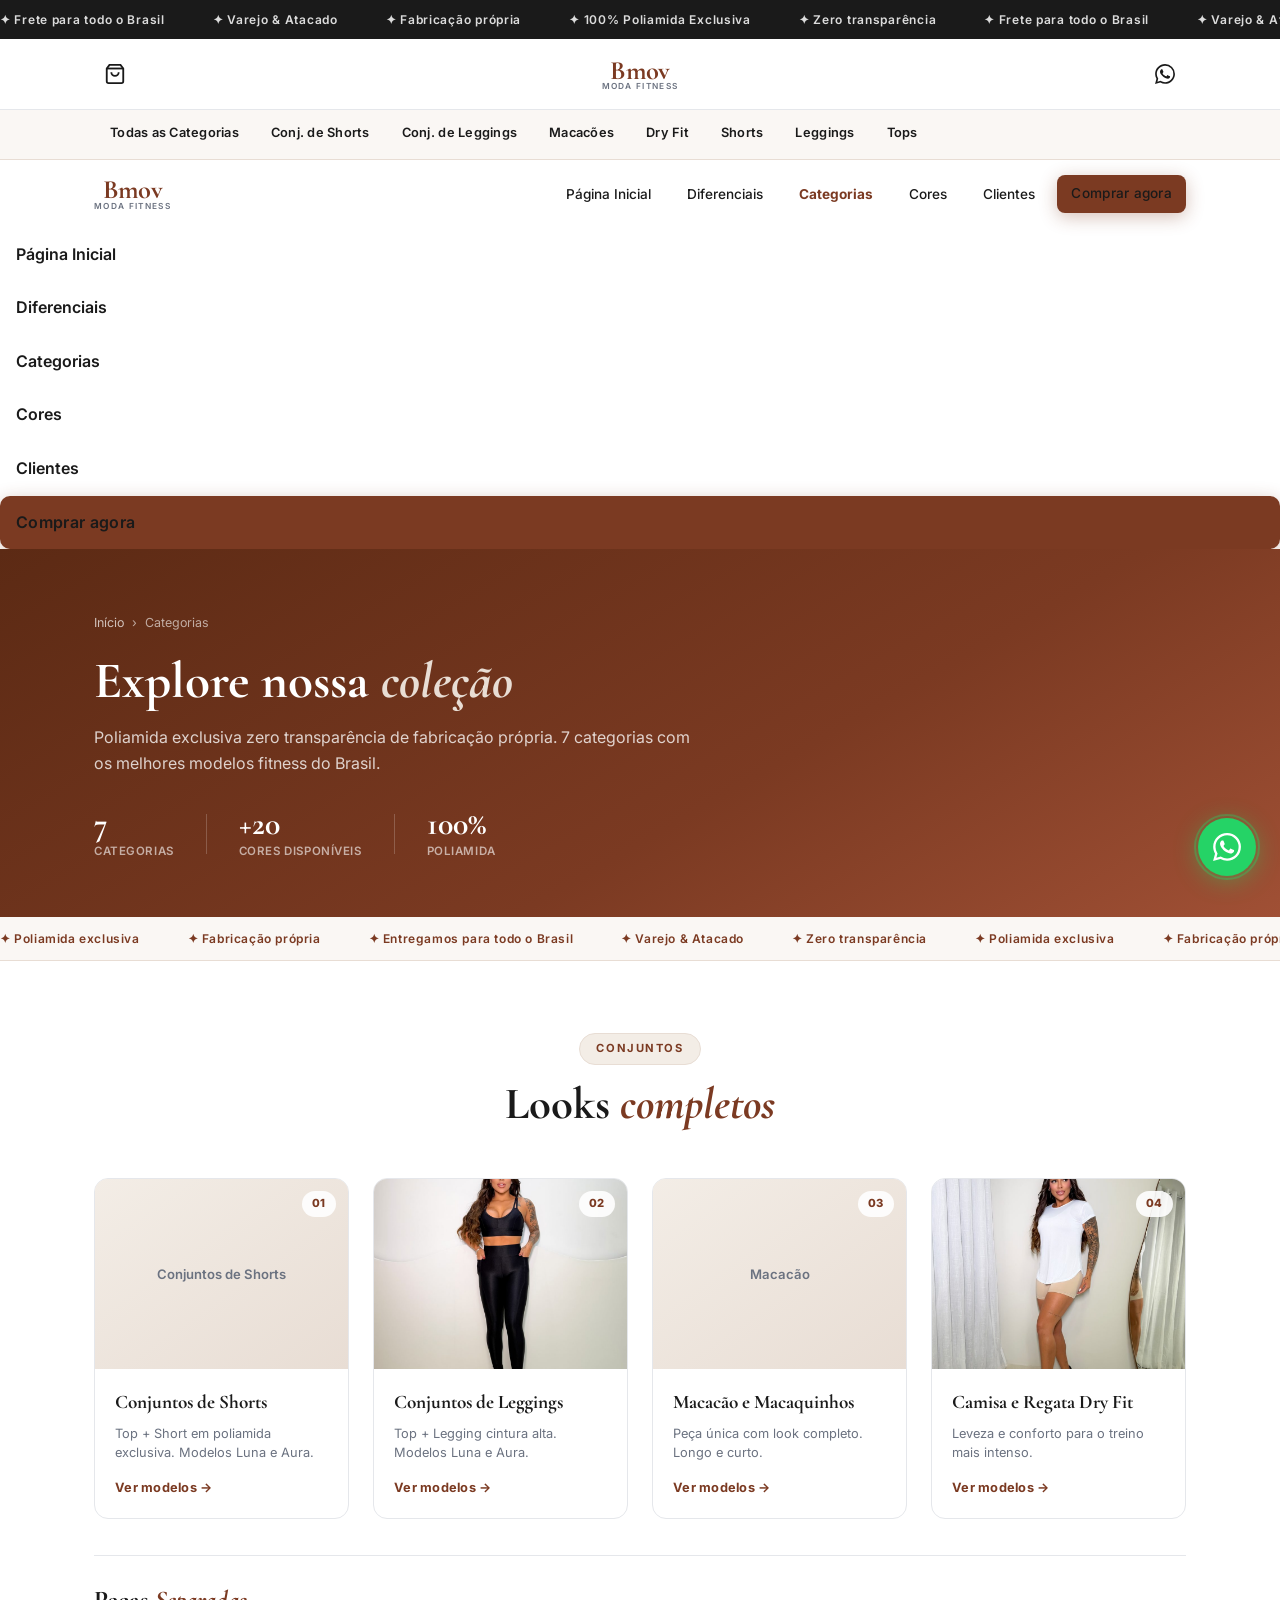
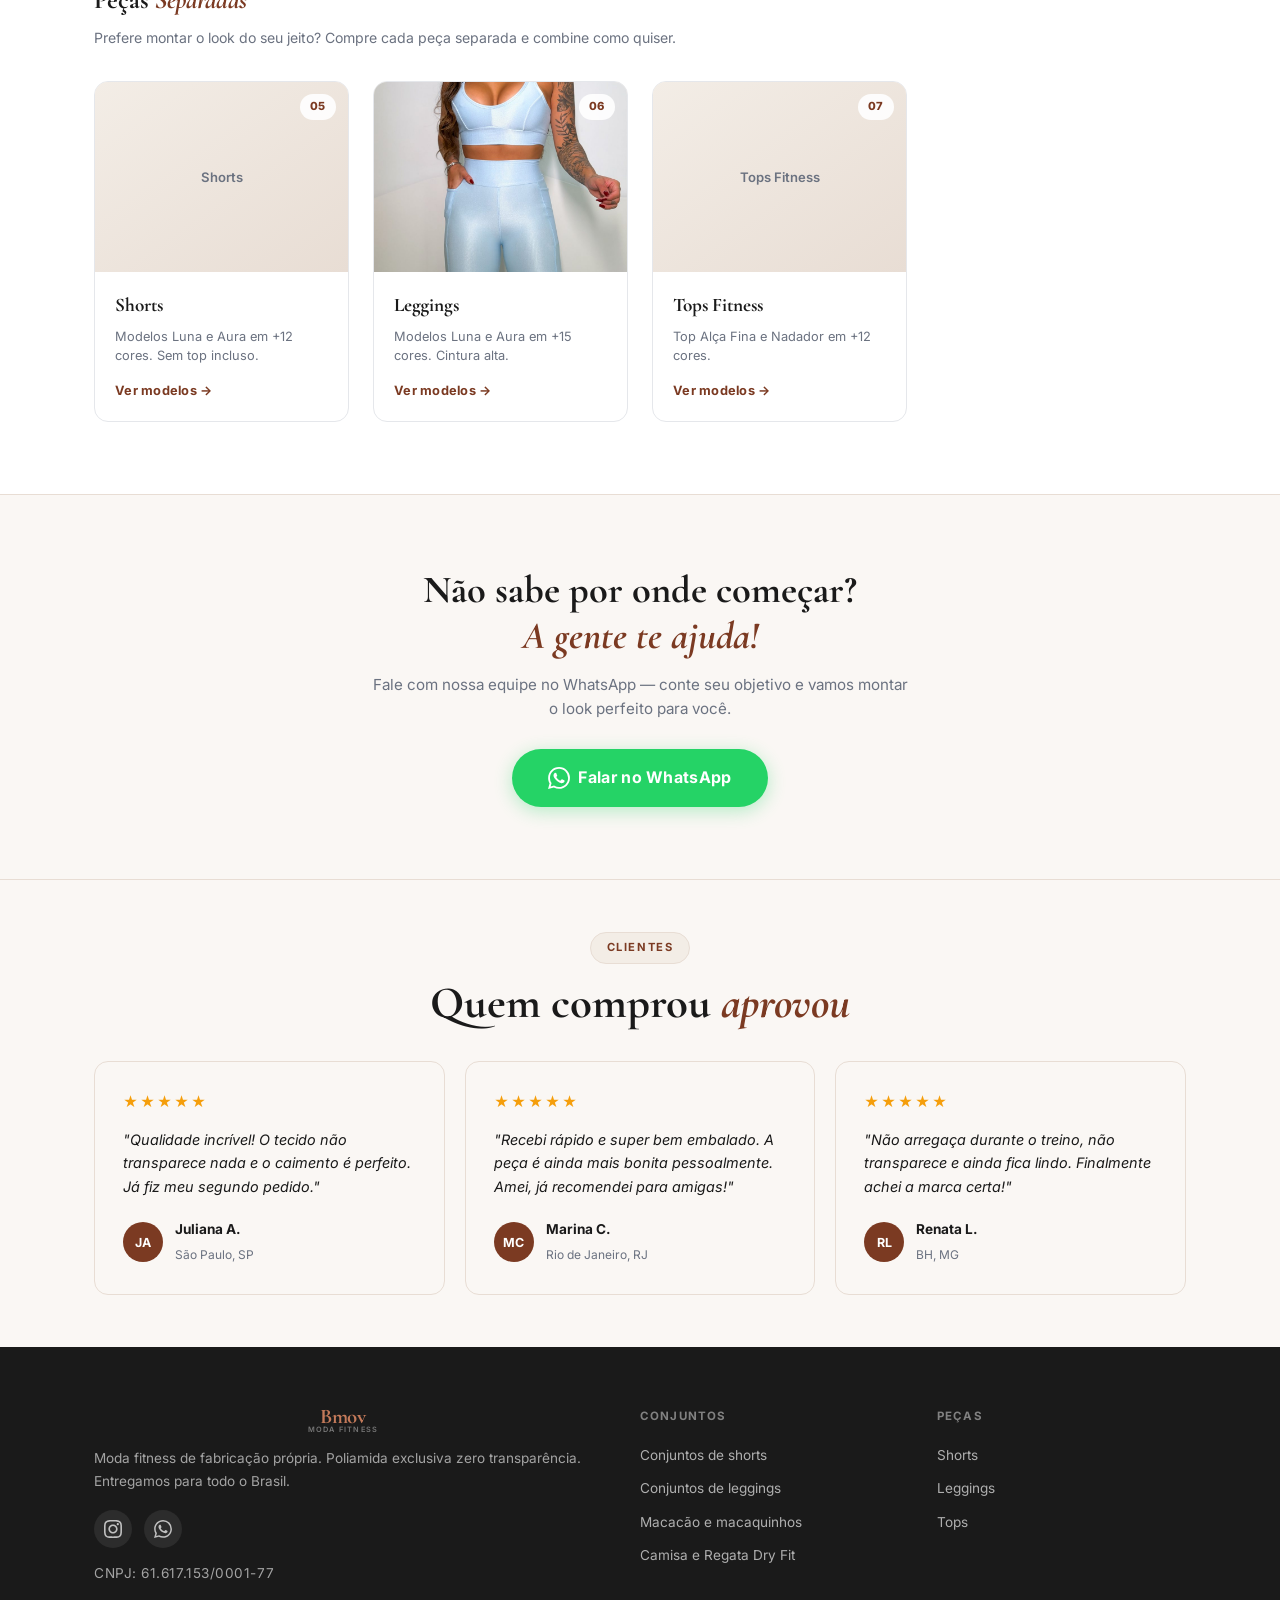
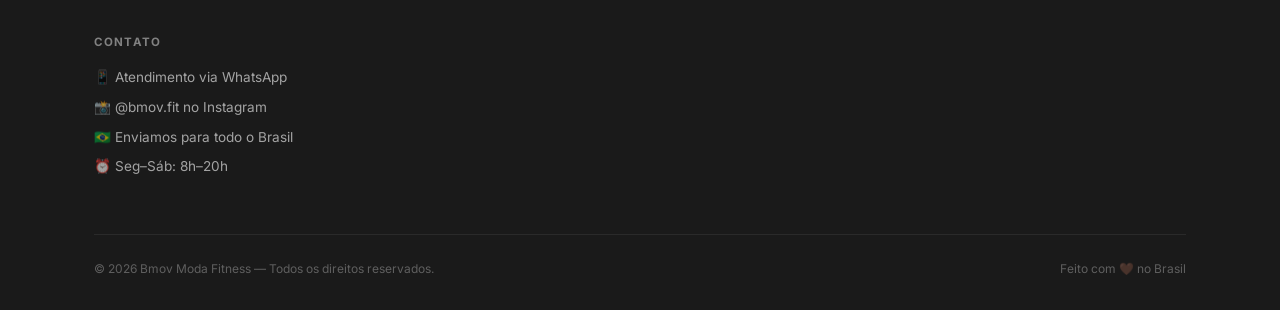
==== commit 0b2889f0: "feat: dados reais CDN, popup BMOV10, urgência, selos, Instagram e hero compacto" ====
--- a/categorias.html
+++ b/categorias.html
@@ -27,7 +27,8 @@
     </div>
   </div>
 
-  <nav class="nav" id="nav">
+  <header class="site-header" id="siteHeader"><div class="site-header__inner"><div class="site-header__actions"><a href="comprar.html" class="site-header__icon" title="Fazer pedido"><svg width="22" height="22" viewBox="0 0 24 24" fill="none" stroke="currentColor" stroke-width="2"><path d="M6 2L3 6v14a2 2 0 002 2h14a2 2 0 002-2V6l-3-4z"/><line x1="3" y1="6" x2="21" y2="6"/><path d="M16 10a4 4 0 01-8 0"/></svg></a></div><a href="index.html" class="nav__logo"><div class="logo-circle"><span class="logo-b">Bmov</span><span class="logo-sub">moda fitness</span></div></a><div class="site-header__actions site-header__actions--right"><a href="https://wa.me/5521998464517" target="_blank" class="site-header__icon" aria-label="WhatsApp"><svg width="20" height="20" viewBox="0 0 24 24" fill="currentColor"><path d="M17.472 14.382c-.297-.149-1.758-.867-2.03-.967-.273-.099-.471-.148-.67.15-.197.297-.767.966-.94 1.164-.173.199-.347.223-.644.075-.297-.15-1.255-.463-2.39-1.475-.883-.788-1.48-1.761-1.653-2.059-.173-.297-.018-.458.13-.606.134-.133.298-.347.446-.52.149-.174.198-.298.298-.497.099-.198.05-.371-.025-.52-.075-.149-.669-1.612-.916-2.207-.242-.579-.487-.5-.669-.51-.173-.008-.371-.01-.57-.01-.198 0-.52.074-.792.372-.272.297-1.04 1.016-1.04 2.479 0 1.462 1.065 2.875 1.213 3.074.149.198 2.096 3.2 5.077 4.487.709.306 1.262.489 1.694.625.712.227 1.36.195 1.871.118.571-.085 1.758-.719 2.006-1.413.248-.694.248-1.289.173-1.413-.074-.124-.272-.198-.57-.347m-5.421 7.403h-.004a9.87 9.87 0 01-5.031-1.378l-.361-.214-3.741.982.998-3.648-.235-.374a9.86 9.86 0 01-1.51-5.26c.001-5.45 4.436-9.884 9.888-9.884 2.64 0 5.122 1.03 6.988 2.898a9.825 9.825 0 012.893 6.994c-.003 5.45-4.437 9.884-9.885 9.884m8.413-18.297A11.815 11.815 0 0012.05 0C5.495 0 .16 5.335.157 11.892c0 2.096.547 4.142 1.588 5.945L.057 24l6.305-1.654a11.882 11.882 0 005.683 1.448h.005c6.554 0 11.89-5.335 11.893-11.893a11.821 11.821 0 00-3.48-8.413z"/></svg></a><button class="nav__hamburger" id="hamburger" aria-label="Menu"><span></span><span></span><span></span></button></div></div></header>
+  <nav class="cat-nav"><div class="cat-nav__inner"><a href="categorias.html" class="cat-nav__link">Todas as Categorias</a><a href="shorts.html" class="cat-nav__link">Conj. de Shorts</a><a href="leggings.html" class="cat-nav__link">Conj. de Leggings</a><a href="macacao.html" class="cat-nav__link">Macacões</a><a href="dryfit.html" class="cat-nav__link">Dry Fit</a><a href="short.html" class="cat-nav__link">Shorts</a><a href="legging.html" class="cat-nav__link">Leggings</a><a href="top.html" class="cat-nav__link">Tops</a></div></nav>
     <div class="nav__inner">
       <a href="index.html" class="nav__logo">
         <div class="logo-circle">
@@ -49,7 +50,7 @@
     </div>
   </nav>
 
-  <div class="mobile-menu" id="mobileMenu">
+  <div class="mobile-menu" id="mobileMenu"><ul><li><a href="index.html" class="mobile-link">Página Inicial</a></li><li><a href="categorias.html" class="mobile-link">Todas as Categorias</a></li><li><a href="shorts.html" class="mobile-link">Conj. de Shorts</a></li><li><a href="leggings.html" class="mobile-link">Conj. de Leggings</a></li><li><a href="macacao.html" class="mobile-link">Macacões</a></li><li><a href="dryfit.html" class="mobile-link">Dry Fit</a></li><li><a href="short.html" class="mobile-link">Shorts</a></li><li><a href="legging.html" class="mobile-link">Leggings</a></li><li><a href="top.html" class="mobile-link">Tops</a></li><li><a href="comprar.html" class="mobile-link btn btn--brown">Comprar agora</a></li></ul></div>
     <ul>
       <li><a href="index.html" class="mobile-link">Página Inicial</a></li>
       <li><a href="index.html#diferenciais" class="mobile-link">Diferenciais</a></li>
--- a/style.css
+++ b/style.css
@@ -110,7 +110,77 @@
   to   { transform: translateX(-50%); }
 }
 
-/* ── NAV ───────────────────────────────────────────────────── */
+/* ── SITE HEADER (logo centralizado — estilo loja) ─────────── */
+.site-header {
+  background: #fff;
+  border-bottom: 1px solid var(--border);
+  position: sticky;
+  top: 0;
+  z-index: 200;
+  transition: box-shadow 0.25s;
+}
+.site-header.scrolled { box-shadow: 0 2px 20px rgba(0,0,0,0.08); }
+.site-header__inner {
+  max-width: var(--container);
+  margin: 0 auto;
+  padding: 0 24px;
+  height: 70px;
+  display: grid;
+  grid-template-columns: 1fr auto 1fr;
+  align-items: center;
+  gap: 12px;
+}
+.site-header__actions { display: flex; align-items: center; gap: 4px; }
+.site-header__actions--right { justify-content: flex-end; }
+.site-header__icon {
+  width: 42px; height: 42px;
+  border-radius: 50%;
+  display: flex; align-items: center; justify-content: center;
+  background: none;
+  border: none;
+  cursor: pointer;
+  color: var(--black);
+  transition: background 0.15s, color 0.15s;
+  text-decoration: none;
+  flex-shrink: 0;
+}
+.site-header__icon:hover { background: var(--cream); color: var(--brown); }
+
+/* ── CATEGORY NAV BAR ──────────────────────────────────────── */
+.cat-nav {
+  background: var(--cream);
+  border-bottom: 1px solid var(--beige);
+  overflow-x: auto;
+  -webkit-overflow-scrolling: touch;
+  scrollbar-width: none;
+  position: sticky;
+  top: 70px;
+  z-index: 190;
+}
+.cat-nav::-webkit-scrollbar { display: none; }
+.cat-nav__inner {
+  max-width: var(--container);
+  margin: 0 auto;
+  padding: 0 24px;
+  display: flex;
+  white-space: nowrap;
+}
+.cat-nav__link {
+  display: inline-block;
+  padding: 13px 16px;
+  font-size: 0.8rem;
+  font-weight: 600;
+  color: var(--black);
+  letter-spacing: 0.02em;
+  border-bottom: 2px solid transparent;
+  transition: color 0.15s, border-color 0.15s;
+  white-space: nowrap;
+  flex-shrink: 0;
+}
+.cat-nav__link:hover { color: var(--brown); }
+.cat-nav__link.cat-active { color: var(--brown); border-bottom-color: var(--brown); }
+
+/* ── NAV (mantido para compatibilidade) ────────────────────── */
 .nav {
   position: sticky;
   top: 0;
@@ -526,6 +596,57 @@
 }
 .prod-card__wa:hover { background: var(--green2); transform: translateY(-1px); }
 
+/* ── SIZE SELECTOR ─────────────────────────────────────────── */
+.prod-card__size { margin-bottom: 12px; }
+.prod-card__size select {
+  width: 100%;
+  padding: 10px 36px 10px 14px;
+  border: 1.5px solid var(--border);
+  border-radius: 8px;
+  font-family: inherit;
+  font-size: 0.82rem;
+  font-weight: 500;
+  color: var(--black);
+  background: #fff url("data:image/svg+xml,%3Csvg xmlns='http://www.w3.org/2000/svg' width='12' height='12' viewBox='0 0 24 24' fill='none' stroke='%236B7280' stroke-width='2.5'%3E%3Cpolyline points='6 9 12 15 18 9'%3E%3C/polyline%3E%3C/svg%3E") no-repeat right 12px center;
+  -webkit-appearance: none;
+  appearance: none;
+  cursor: pointer;
+}
+.prod-card__size select:focus {
+  outline: none;
+  border-color: var(--brown);
+  box-shadow: 0 0 0 3px rgba(123,58,34,0.08);
+}
+
+/* ── BOTÃO COMPRAR PRONTO ──────────────────────────────────── */
+.btn--comprar {
+  display: flex;
+  align-items: center;
+  justify-content: center;
+  gap: 8px;
+  background: var(--brown);
+  color: #fff;
+  font-size: 0.88rem;
+  font-weight: 700;
+  padding: 13px 20px;
+  border-radius: 8px;
+  width: 100%;
+  transition: background 0.2s, transform 0.15s;
+  letter-spacing: 0.01em;
+  border: none;
+  cursor: pointer;
+}
+.btn--comprar:hover { background: var(--brown2); transform: translateY(-1px); }
+
+/* ── DESTAQUES (home — grid de produtos) ───────────────────── */
+.destaques { padding: 80px 0; background: #fff; }
+.destaques .products-grid {
+  margin-top: 48px;
+  grid-template-columns: repeat(4, 1fr);
+}
+@media (max-width: 1024px) { .destaques .products-grid { grid-template-columns: repeat(2, 1fr); } }
+@media (max-width: 500px)  { .destaques .products-grid { grid-template-columns: repeat(2, 1fr); gap: 14px; } }
+
 /* ── CARDS DE CATEGORIA (categorias.html) ──────────────────── */
 .cat-cards-section { padding: 72px 0; }
 
@@ -744,7 +865,7 @@
 /* ── HERO ──────────────────────────────────────────────────── */
 .hero {
   position: relative;
-  min-height: 100vh;
+  min-height: 72vh;
   display: flex;
   align-items: center;
   overflow: hidden;
@@ -759,7 +880,7 @@
   position: absolute;
   inset: 0;
   background-size: cover;
-  background-position: center;
+  background-position: center top;
   opacity: 0;
   transition: opacity 1s ease;
 }
@@ -767,21 +888,21 @@
 .hero__overlay {
   position: absolute;
   inset: 0;
-  background: linear-gradient(to right, rgba(20,8,2,0.82) 0%, rgba(20,8,2,0.50) 55%, rgba(20,8,2,0.18) 100%);
+  background: linear-gradient(to bottom, rgba(20,8,2,0.55) 0%, rgba(20,8,2,0.72) 100%);
 }
 .hero__inner {
   position: relative;
   z-index: 1;
-  max-width: var(--container);
+  max-width: 680px;
   margin: 0 auto;
-  padding: 100px 24px 80px;
-  display: grid;
-  grid-template-columns: 1fr 1fr;
-  gap: 60px;
-  align-items: center;
+  padding: 80px 24px 64px;
+  display: flex;
+  flex-direction: column;
+  align-items: center;
+  text-align: center;
 }
 @media (max-width: 860px) {
-  .hero__inner { grid-template-columns: 1fr; padding: 80px 24px 60px; }
+  .hero__inner { padding: 60px 24px 48px; }
   .hero__visual { display: none; }
 }
 .hero__badge {
@@ -808,9 +929,9 @@
 }
 .hero__title em { font-style: italic; color: var(--beige); }
 .hero__sub {
-  color: rgba(255,255,255,0.78);
-  font-size: 1.05rem;
-  max-width: 480px;
+  color: rgba(255,255,255,0.80);
+  font-size: 1rem;
+  max-width: 520px;
   line-height: 1.65;
   margin-bottom: 32px;
 }
@@ -818,12 +939,14 @@
   display: flex;
   gap: 12px;
   flex-wrap: wrap;
-  margin-bottom: 36px;
+  margin-bottom: 32px;
+  justify-content: center;
 }
 .hero__trust {
   display: flex;
   flex-wrap: wrap;
-  gap: 20px;
+  gap: 16px;
+  justify-content: center;
 }
 .hero__trust-item {
   display: flex;
@@ -835,77 +958,10 @@
 }
 .hero__trust-item svg { color: var(--green); flex-shrink: 0; }
 
-/* Cards visuais no hero (desktop) */
-.hero__visual {
-  display: flex;
-  flex-direction: column;
-  gap: 16px;
-  align-items: flex-end;
-}
-.hero-card {
-  background: rgba(255,255,255,0.1);
-  border: 1px solid rgba(255,255,255,0.15);
-  backdrop-filter: blur(10px);
-  border-radius: 16px;
-  padding: 18px 22px;
-  color: #fff;
-}
-.hero-card--main { width: 280px; }
-.hero-card--sm   { width: 240px; }
-.hero-card__label {
-  font-size: 0.68rem;
-  font-weight: 600;
-  letter-spacing: 0.1em;
-  text-transform: uppercase;
-  color: rgba(255,255,255,0.5);
-  margin-bottom: 6px;
-}
-.hero-card__val {
-  font-family: 'Cormorant Garamond', serif;
-  font-size: 1.4rem;
-  font-weight: 700;
-}
-.hero-card__sub { font-size: 0.75rem; color: rgba(255,255,255,0.55); margin-top: 4px; }
-.hero-card__dots {
-  display: flex;
-  gap: 6px;
-  margin-top: 12px;
-}
-.hero-card__dot {
-  width: 14px; height: 14px;
-  border-radius: 50%;
-  border: 2px solid rgba(255,255,255,0.4);
-}
-.hero-card__dot.active { border-color: var(--green); background: var(--green); }
-
-/* Hero scroll indicator */
-.hero__scroll {
-  position: absolute;
-  bottom: 32px;
-  left: 50%;
-  transform: translateX(-50%);
-  z-index: 1;
-  display: flex;
-  flex-direction: column;
-  align-items: center;
-  gap: 6px;
-  color: rgba(255,255,255,0.4);
-  font-size: 0.68rem;
-  letter-spacing: 0.08em;
-  text-transform: uppercase;
-  animation: bounce 2s ease-in-out infinite;
-}
-.hero__scroll::after {
-  content: '';
-  display: block;
-  width: 1px;
-  height: 28px;
-  background: rgba(255,255,255,0.25);
-}
-@keyframes bounce {
-  0%, 100% { transform: translateX(-50%) translateY(0); }
-  50%       { transform: translateX(-50%) translateY(6px); }
-}
+/* Cards visuais no hero — ocultos */
+.hero__visual { display: none; }
+.hero-card    { display: none; }
+.hero__scroll { display: none; }
 
 /* ── DIFERENCIAIS ──────────────────────────────────────────── */
 .diferenciais {
@@ -1307,3 +1363,160 @@
   .atacado      { padding: 56px 0; }
   .contato      { padding: 60px 0; }
 }
+
+/* ══════════════════════════════════════════════════════════
+   NOVOS ELEMENTOS DE CONVERSÃO
+   ══════════════════════════════════════════════════════════ */
+
+/* ── POPUP BOAS-VINDAS ──────────────────────────────────── */
+.popup-overlay {
+  position: fixed; inset: 0; background: rgba(0,0,0,0.55);
+  z-index: 9999; display: flex; align-items: center; justify-content: center;
+  padding: 20px; opacity: 0; pointer-events: none;
+  transition: opacity 0.35s ease;
+}
+.popup-overlay.show { opacity: 1; pointer-events: all; }
+.popup-overlay.hidden { display: none; }
+.popup {
+  background: #fff; border-radius: 20px; padding: 40px 36px 32px;
+  max-width: 420px; width: 100%; text-align: center; position: relative;
+  box-shadow: 0 24px 80px rgba(0,0,0,0.25);
+  transform: translateY(20px); transition: transform 0.35s ease;
+}
+.popup-overlay.show .popup { transform: translateY(0); }
+.popup__close {
+  position: absolute; top: 14px; right: 16px; background: none; border: none;
+  font-size: 1.1rem; cursor: pointer; color: var(--gray); padding: 4px 8px;
+  border-radius: 6px; transition: background 0.15s;
+}
+.popup__close:hover { background: var(--cream); }
+.popup__badge {
+  display: inline-block; background: #FFF3E0; color: #E65100;
+  font-size: 0.75rem; font-weight: 700; letter-spacing: 0.04em;
+  padding: 5px 14px; border-radius: 20px; margin-bottom: 16px;
+  text-transform: uppercase;
+}
+.popup h3 {
+  font-family: 'Cormorant Garamond', serif; font-size: 1.9rem;
+  font-weight: 700; color: var(--black); margin-bottom: 12px; line-height: 1.2;
+}
+.popup p { font-size: 0.95rem; color: var(--gray); margin-bottom: 24px; line-height: 1.6; }
+.popup p strong { color: var(--brown); }
+.popup__code {
+  background: var(--cream2); border: 2px dashed var(--brown); border-radius: 10px;
+  padding: 10px 20px; font-size: 1.4rem; font-weight: 800; letter-spacing: 0.12em;
+  color: var(--brown); margin-bottom: 20px; display: inline-block;
+}
+.popup__btn { width: 100%; justify-content: center; font-size: 0.95rem; padding: 15px; }
+.popup__skip {
+  display: block; margin-top: 14px; font-size: 0.8rem; color: var(--gray-lt);
+  cursor: pointer; text-decoration: underline; transition: color 0.15s;
+}
+.popup__skip:hover { color: var(--gray); }
+
+/* ── BARRA DE URGÊNCIA ──────────────────────────────────── */
+.urgency-bar {
+  background: linear-gradient(135deg, var(--brown) 0%, var(--brown2) 100%);
+  color: #fff; padding: 11px 0; overflow: hidden;
+}
+.urgency-bar__inner {
+  max-width: var(--container); margin: 0 auto; padding: 0 24px;
+  display: flex; align-items: center; justify-content: center;
+  gap: 16px; flex-wrap: wrap; font-size: 0.83rem; font-weight: 500;
+}
+.urgency-bar__inner strong { font-weight: 700; }
+@media (max-width: 600px) {
+  .urgency-bar__inner { gap: 8px; font-size: 0.78rem; }
+  .urgency-bar__inner span:nth-child(4),
+  .urgency-bar__inner span:nth-child(5),
+  .urgency-bar__inner span:nth-child(6) { display: none; }
+}
+
+/* ── SOLD COUNT NOS CARDS ───────────────────────────────── */
+.prod-card__sold {
+  font-size: 0.72rem; font-weight: 600; color: #E65100;
+  background: #FFF3E0; padding: 3px 8px; border-radius: 20px;
+  display: inline-block; margin-bottom: 8px;
+}
+
+/* ── SELOS DE GARANTIA ──────────────────────────────────── */
+.selos {
+  background: var(--cream); padding: 48px 0; border-top: 1px solid var(--beige);
+  border-bottom: 1px solid var(--beige);
+}
+.selos__grid {
+  display: grid; grid-template-columns: repeat(4, 1fr); gap: 24px;
+}
+.selo {
+  text-align: center; padding: 24px 16px;
+  background: #fff; border-radius: 14px; border: 1px solid var(--beige);
+  transition: box-shadow 0.2s, transform 0.2s;
+}
+.selo:hover { box-shadow: var(--shadow-sm); transform: translateY(-2px); }
+.selo__icon { font-size: 2rem; margin-bottom: 10px; }
+.selo strong { display: block; font-size: 0.88rem; font-weight: 700; color: var(--black); margin-bottom: 4px; }
+.selo span { font-size: 0.78rem; color: var(--gray); line-height: 1.4; }
+@media (max-width: 768px) { .selos__grid { grid-template-columns: repeat(2, 1fr); gap: 12px; } }
+@media (max-width: 400px) { .selos__grid { grid-template-columns: 1fr 1fr; } }
+
+/* ── SEÇÃO INSTAGRAM / UGC ──────────────────────────────── */
+.insta-section { padding: 80px 0; background: #fff; }
+.insta-grid {
+  display: grid; grid-template-columns: repeat(3, 1fr); gap: 12px;
+  margin-top: 40px;
+}
+.insta-item {
+  position: relative; border-radius: 12px; overflow: hidden;
+  aspect-ratio: 1/1; cursor: pointer;
+}
+.insta-item img { width: 100%; height: 100%; object-fit: cover; transition: transform 0.35s; }
+.insta-item:hover img { transform: scale(1.06); }
+.insta-item__overlay {
+  position: absolute; inset: 0; background: rgba(123,58,34,0.55);
+  display: flex; align-items: center; justify-content: center;
+  opacity: 0; transition: opacity 0.25s;
+}
+.insta-item:hover .insta-item__overlay { opacity: 1; }
+.insta-item__overlay svg { color: #fff; }
+.insta-cta {
+  text-align: center; margin-top: 36px;
+  display: flex; flex-direction: column; align-items: center; gap: 10px;
+}
+.insta-handle {
+  font-size: 0.85rem; color: var(--gray); font-weight: 500;
+}
+.insta-handle strong { color: var(--black); }
+@media (max-width: 600px) {
+  .insta-grid { grid-template-columns: repeat(3, 1fr); gap: 6px; }
+  .insta-section { padding: 52px 0; }
+}
+
+/* ── DEPOIMENTOS APRIMORADOS ────────────────────────────── */
+.dep-card { position: relative; }
+.dep-verified {
+  display: inline-flex; align-items: center; gap: 4px;
+  font-size: 0.72rem; font-weight: 600; color: #16a34a;
+  margin-bottom: 8px;
+}
+.dep-product-tag {
+  display: inline-block; background: var(--cream2); color: var(--brown);
+  font-size: 0.7rem; font-weight: 600; padding: 2px 8px; border-radius: 10px;
+  margin-bottom: 10px;
+}
+
+/* ── CONTADOR HERO ──────────────────────────────────────── */
+.hero__counter {
+  display: inline-flex; align-items: center; gap: 8px;
+  background: rgba(255,255,255,0.15); backdrop-filter: blur(8px);
+  border: 1px solid rgba(255,255,255,0.2); border-radius: 30px;
+  padding: 8px 16px; font-size: 0.8rem; color: #fff; font-weight: 500;
+  margin-bottom: 20px;
+}
+.hero__counter-dot {
+  width: 8px; height: 8px; background: #4ade80; border-radius: 50%;
+  animation: pulse-green 2s infinite;
+}
+@keyframes pulse-green {
+  0%, 100% { opacity: 1; transform: scale(1); }
+  50% { opacity: 0.6; transform: scale(1.3); }
+}
